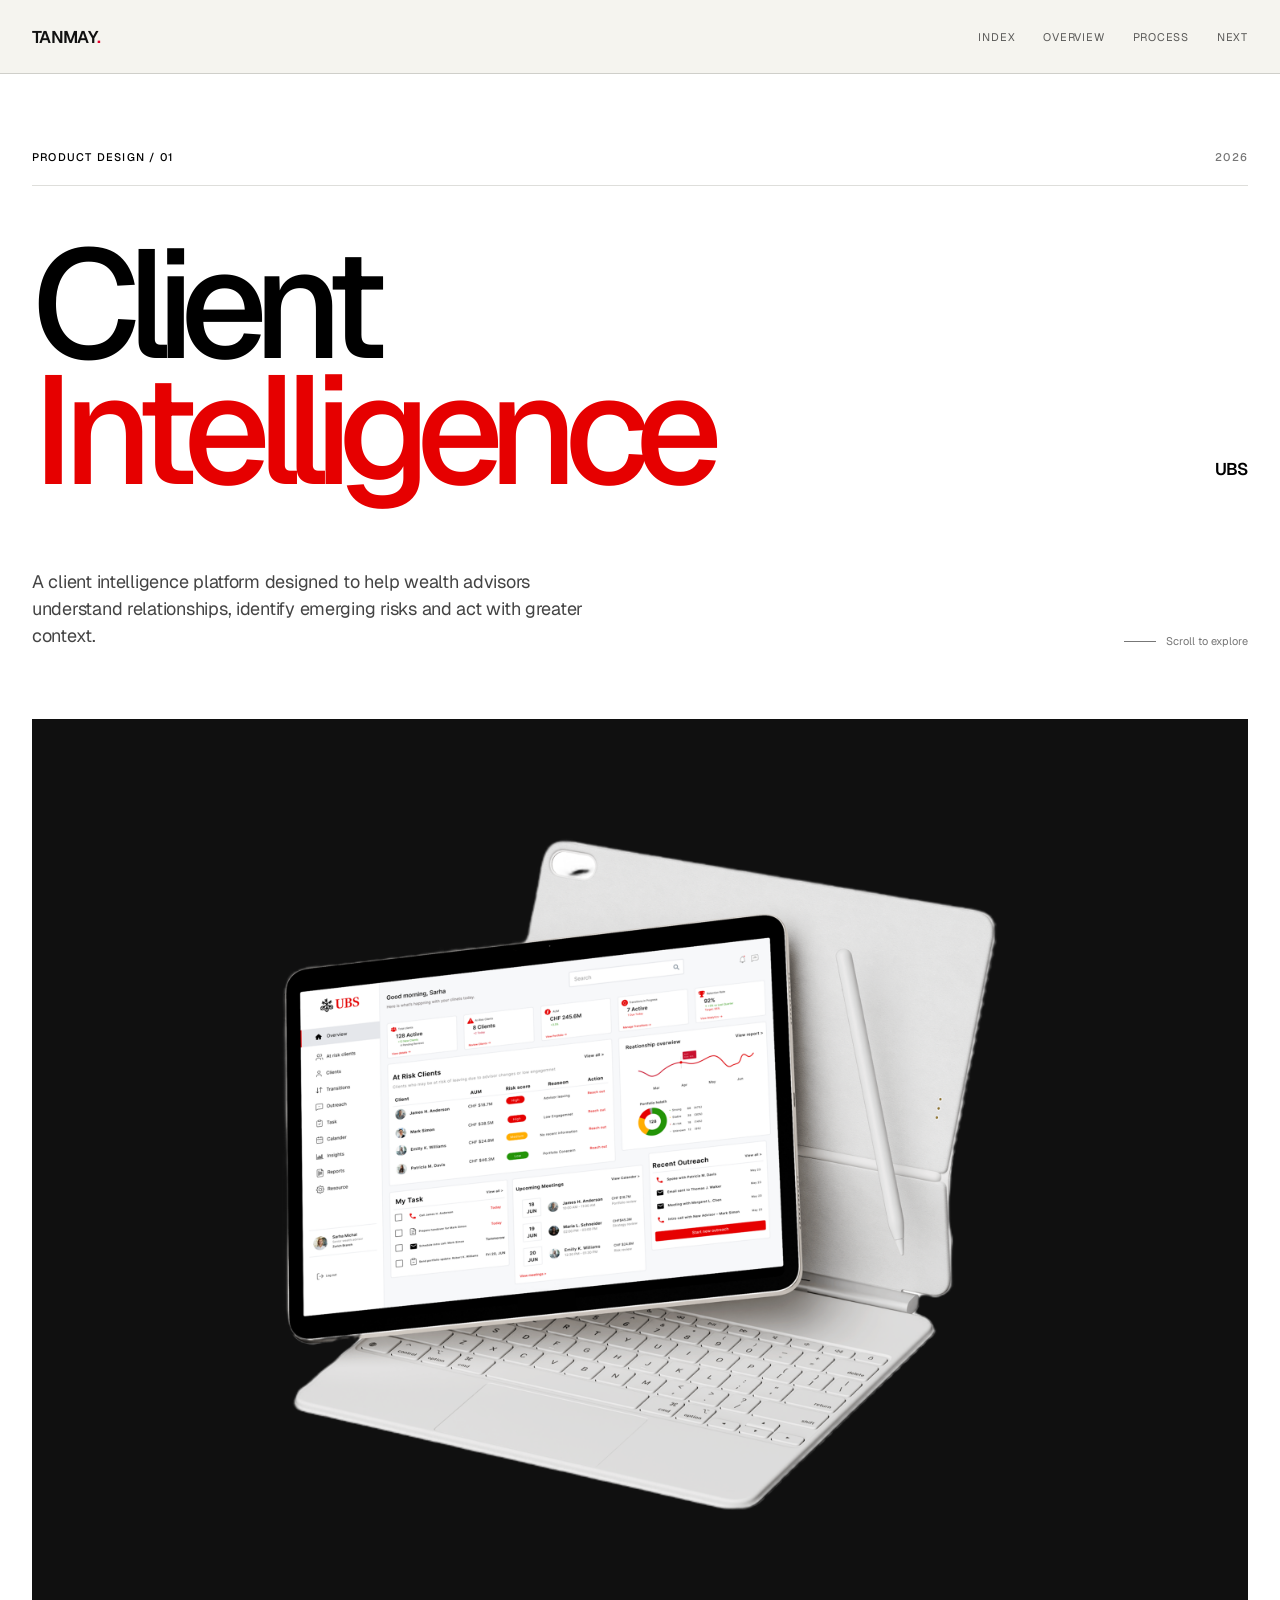
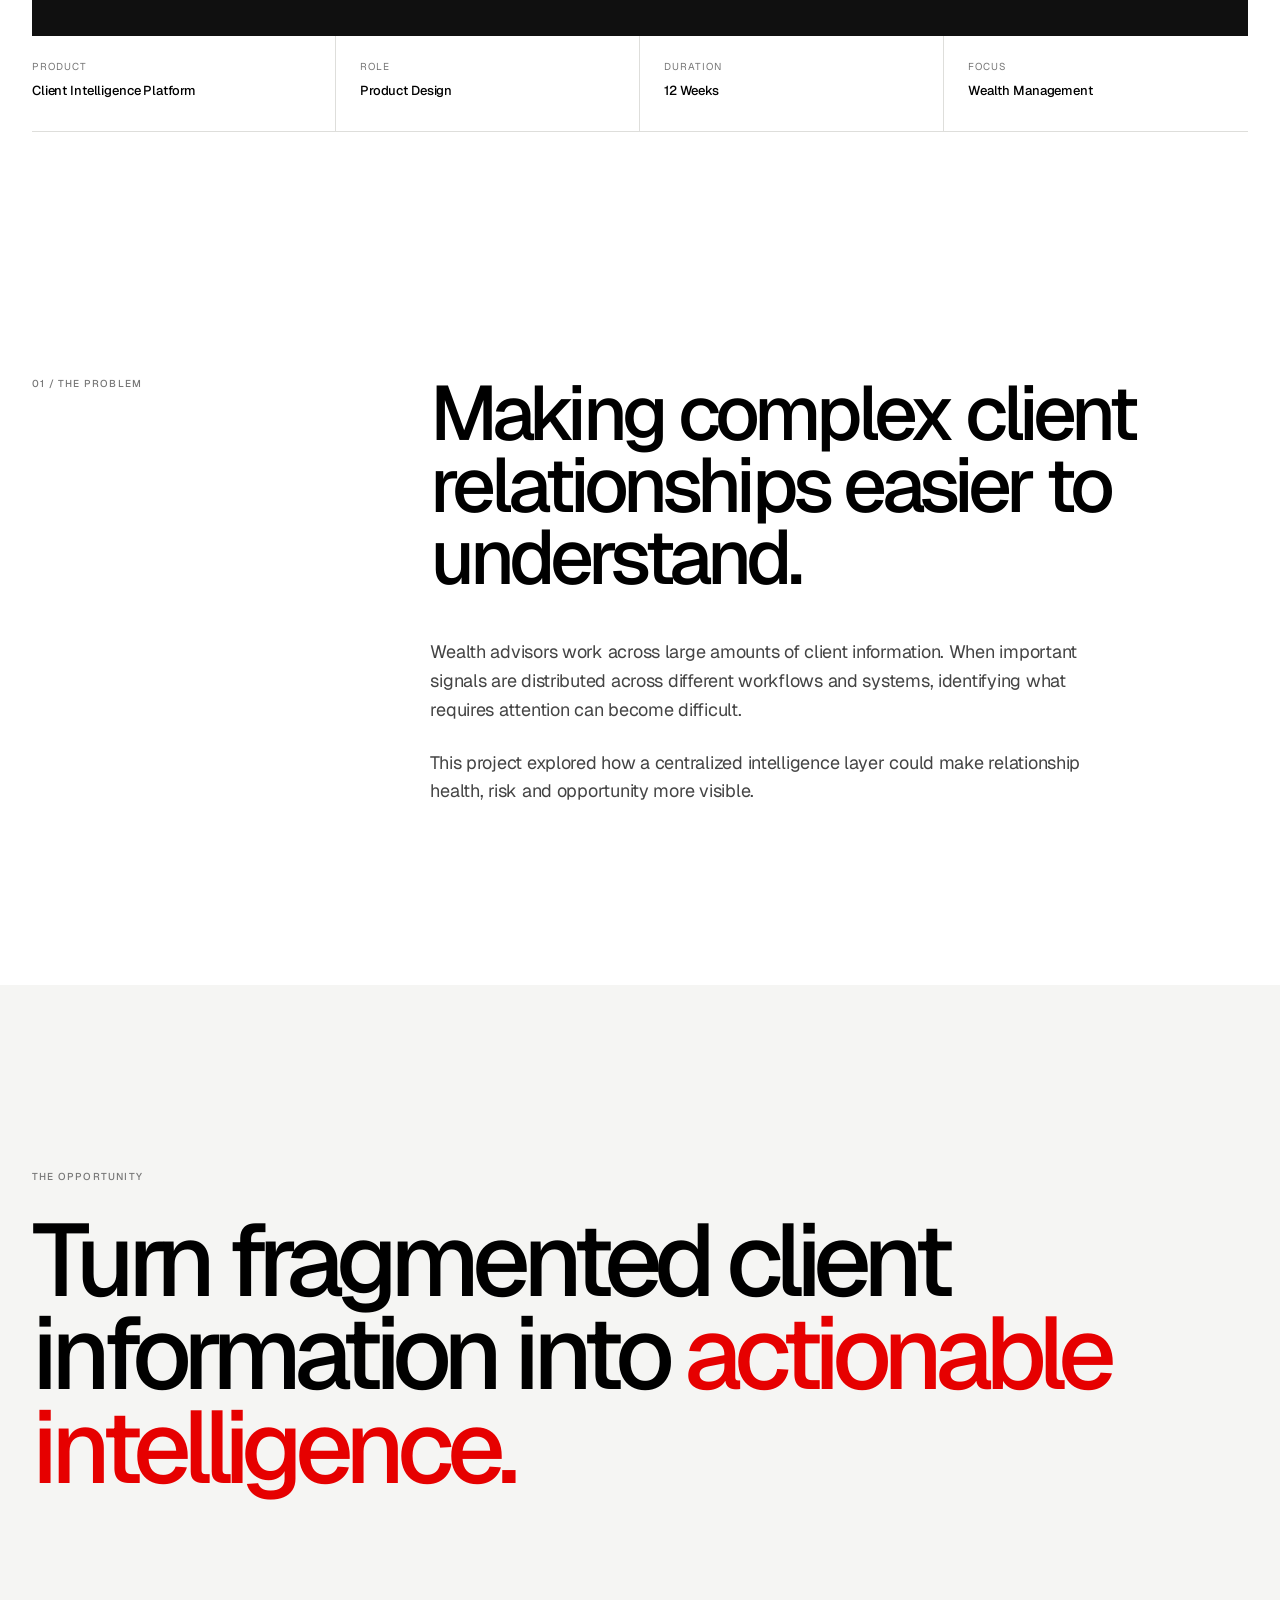
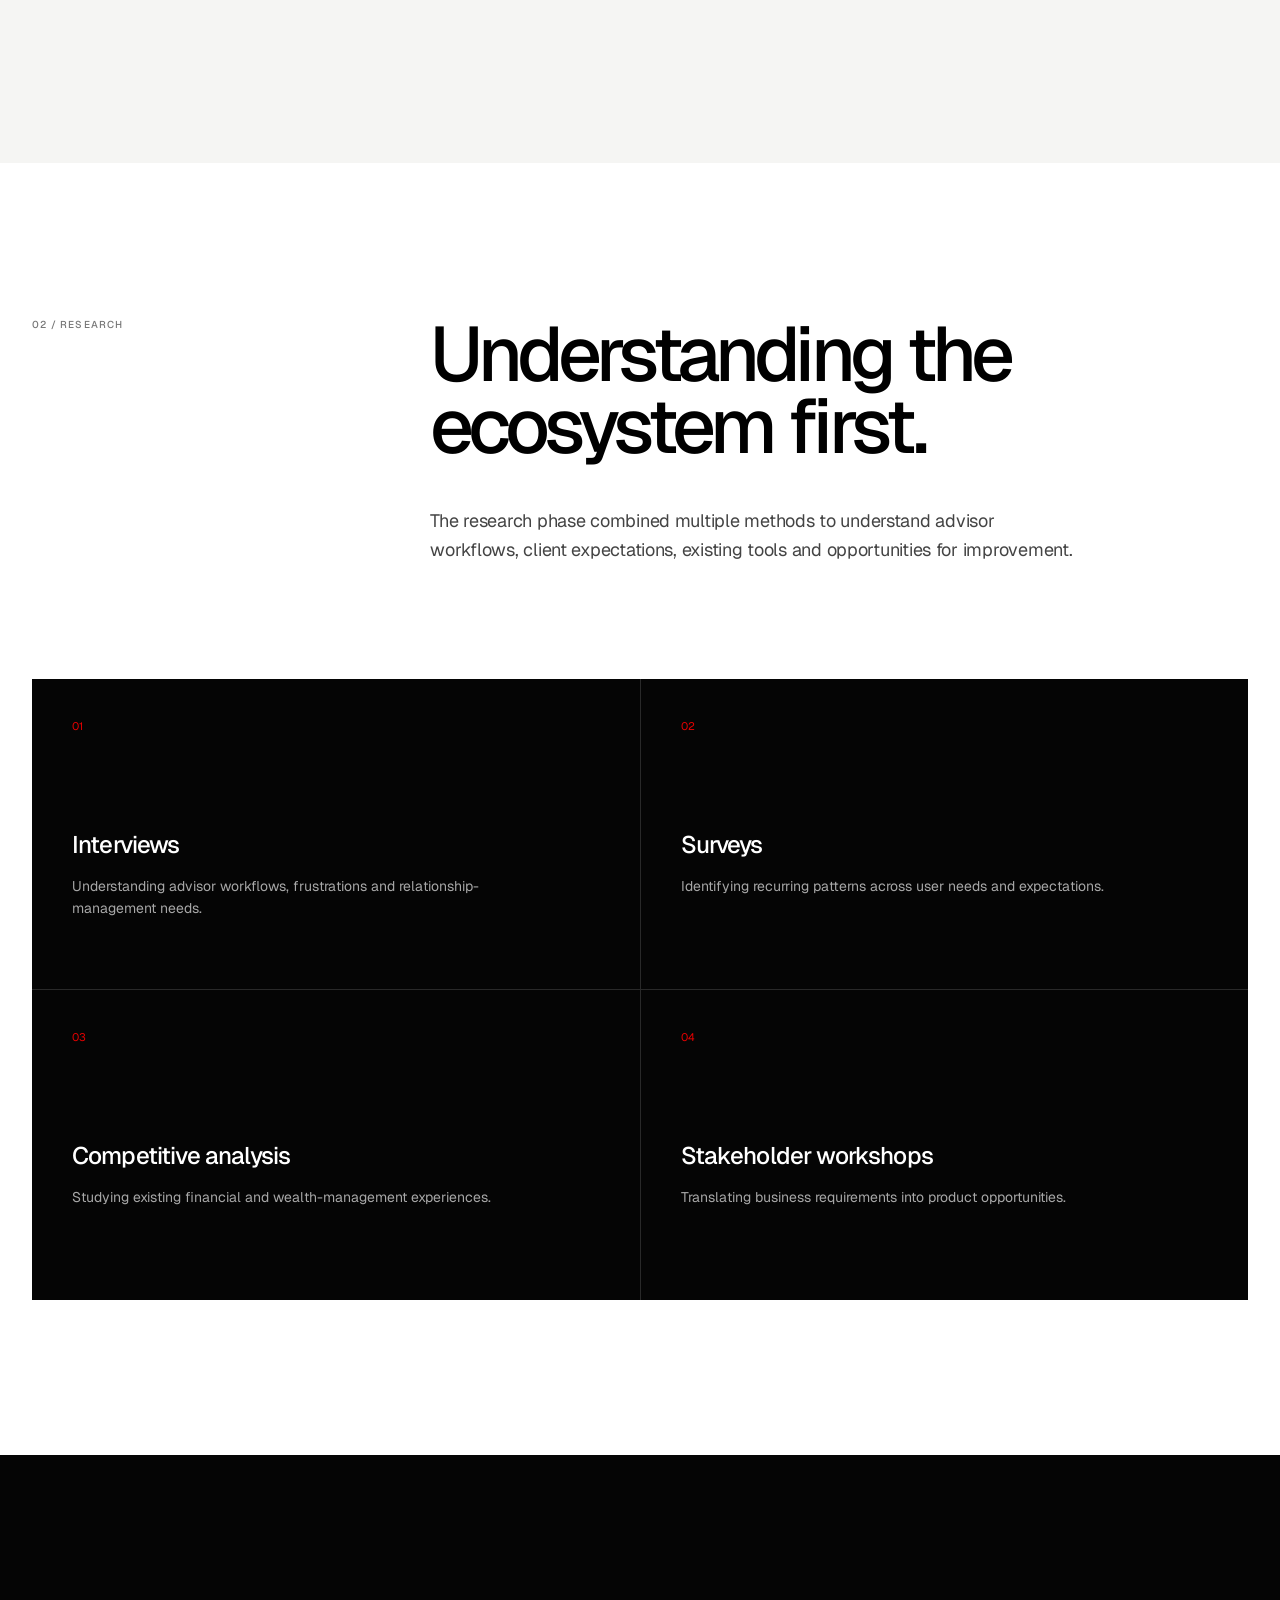
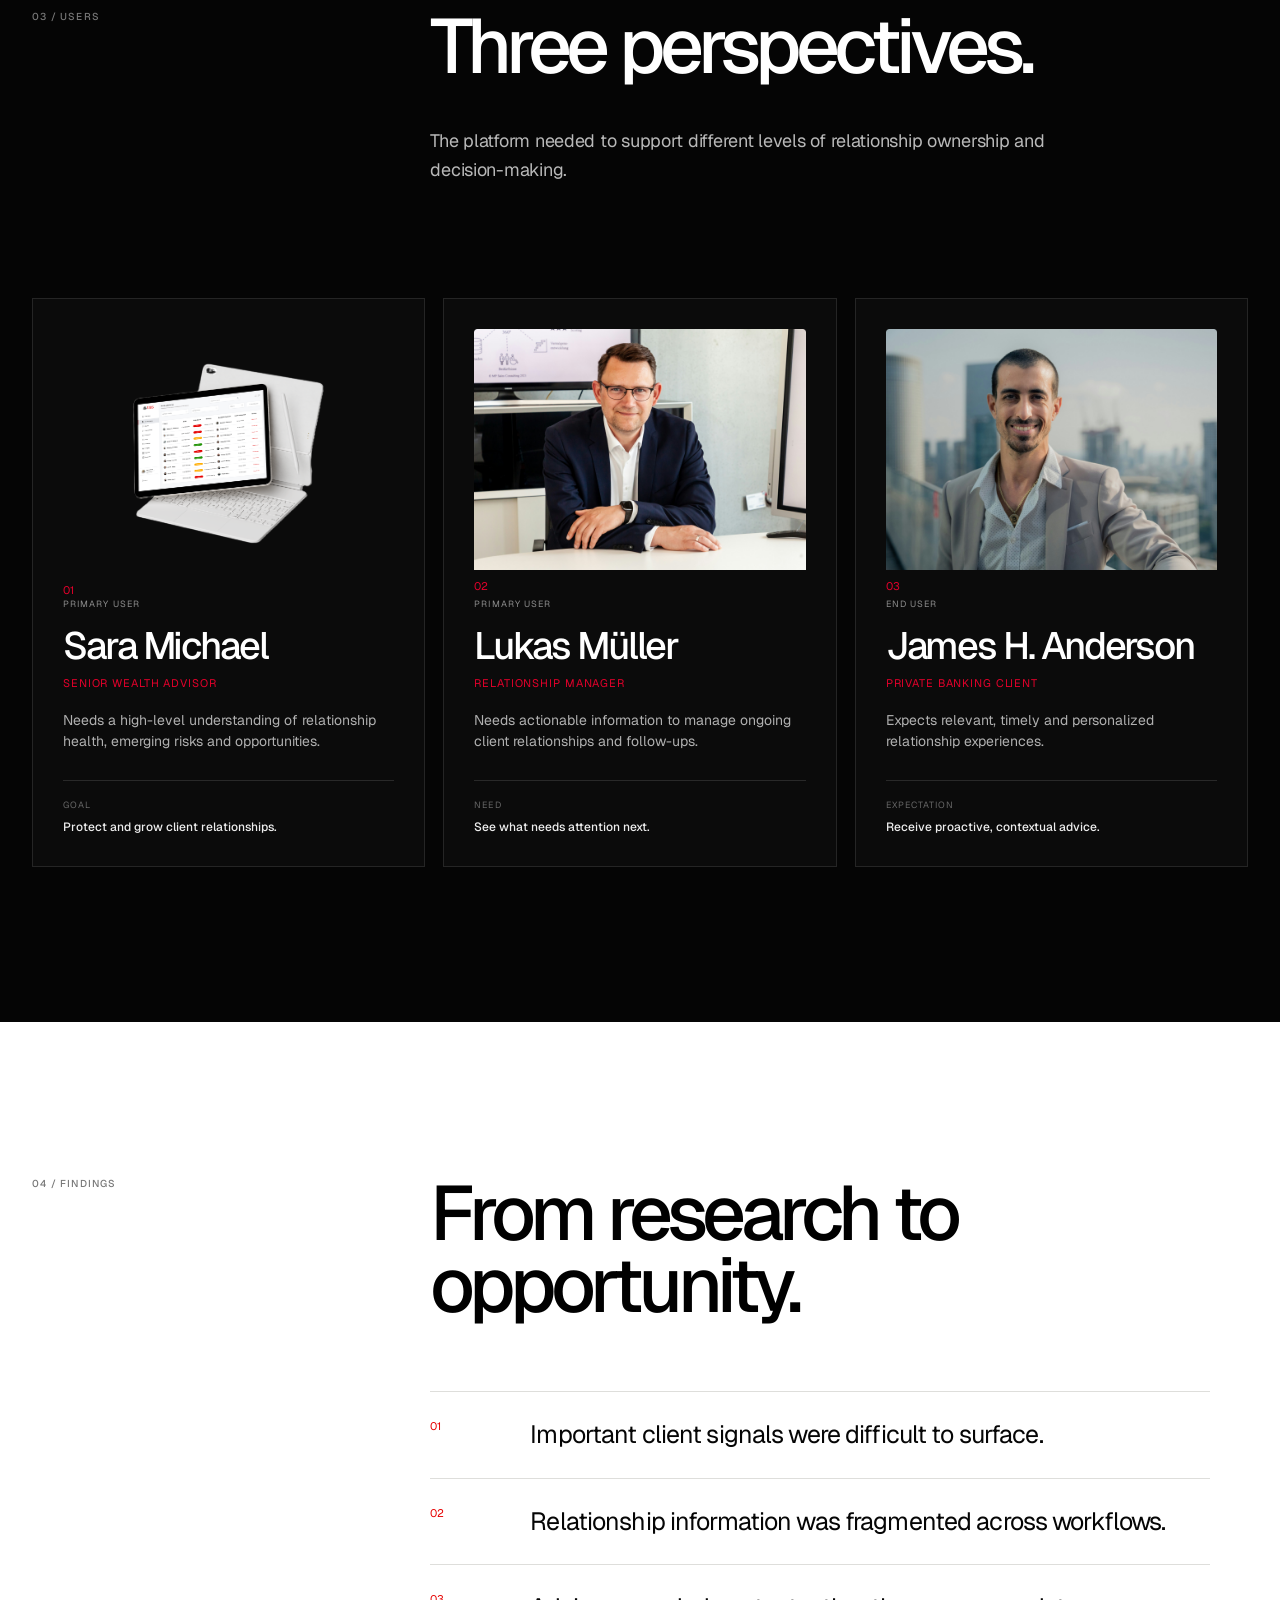
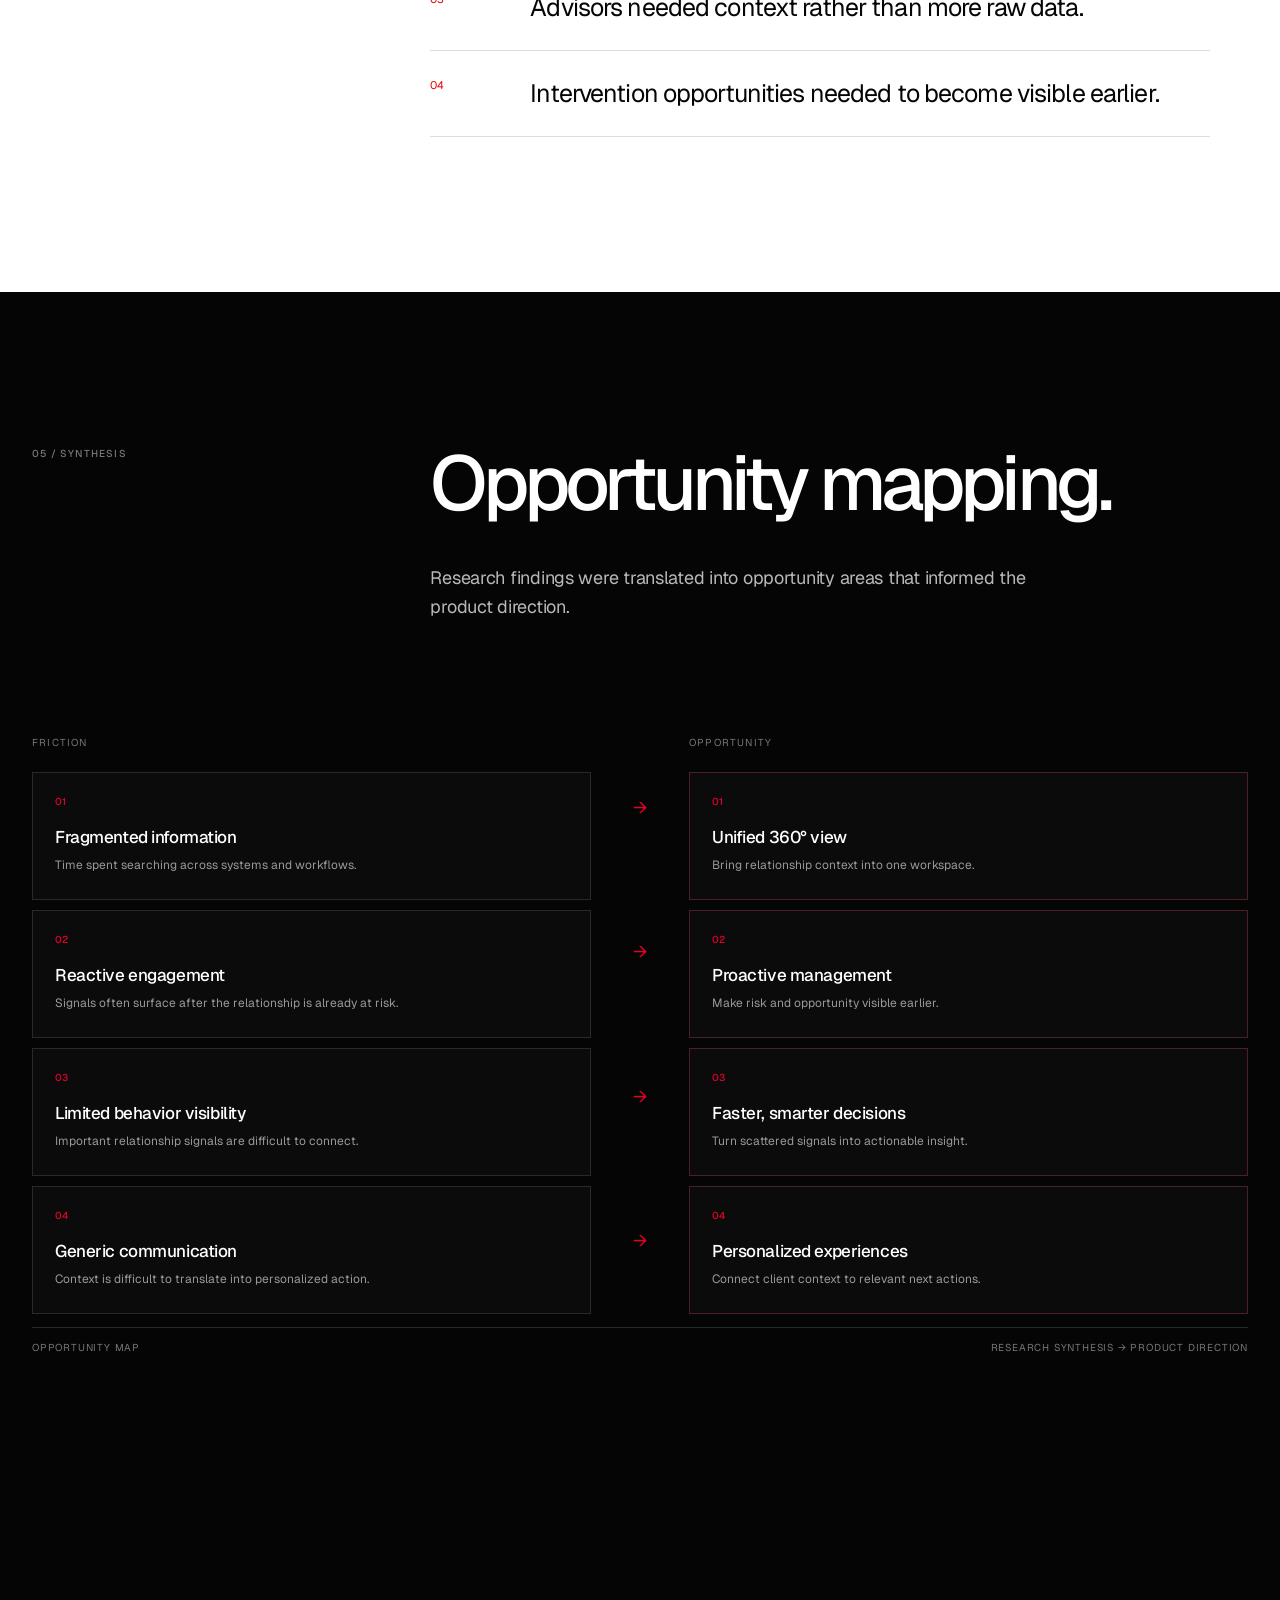
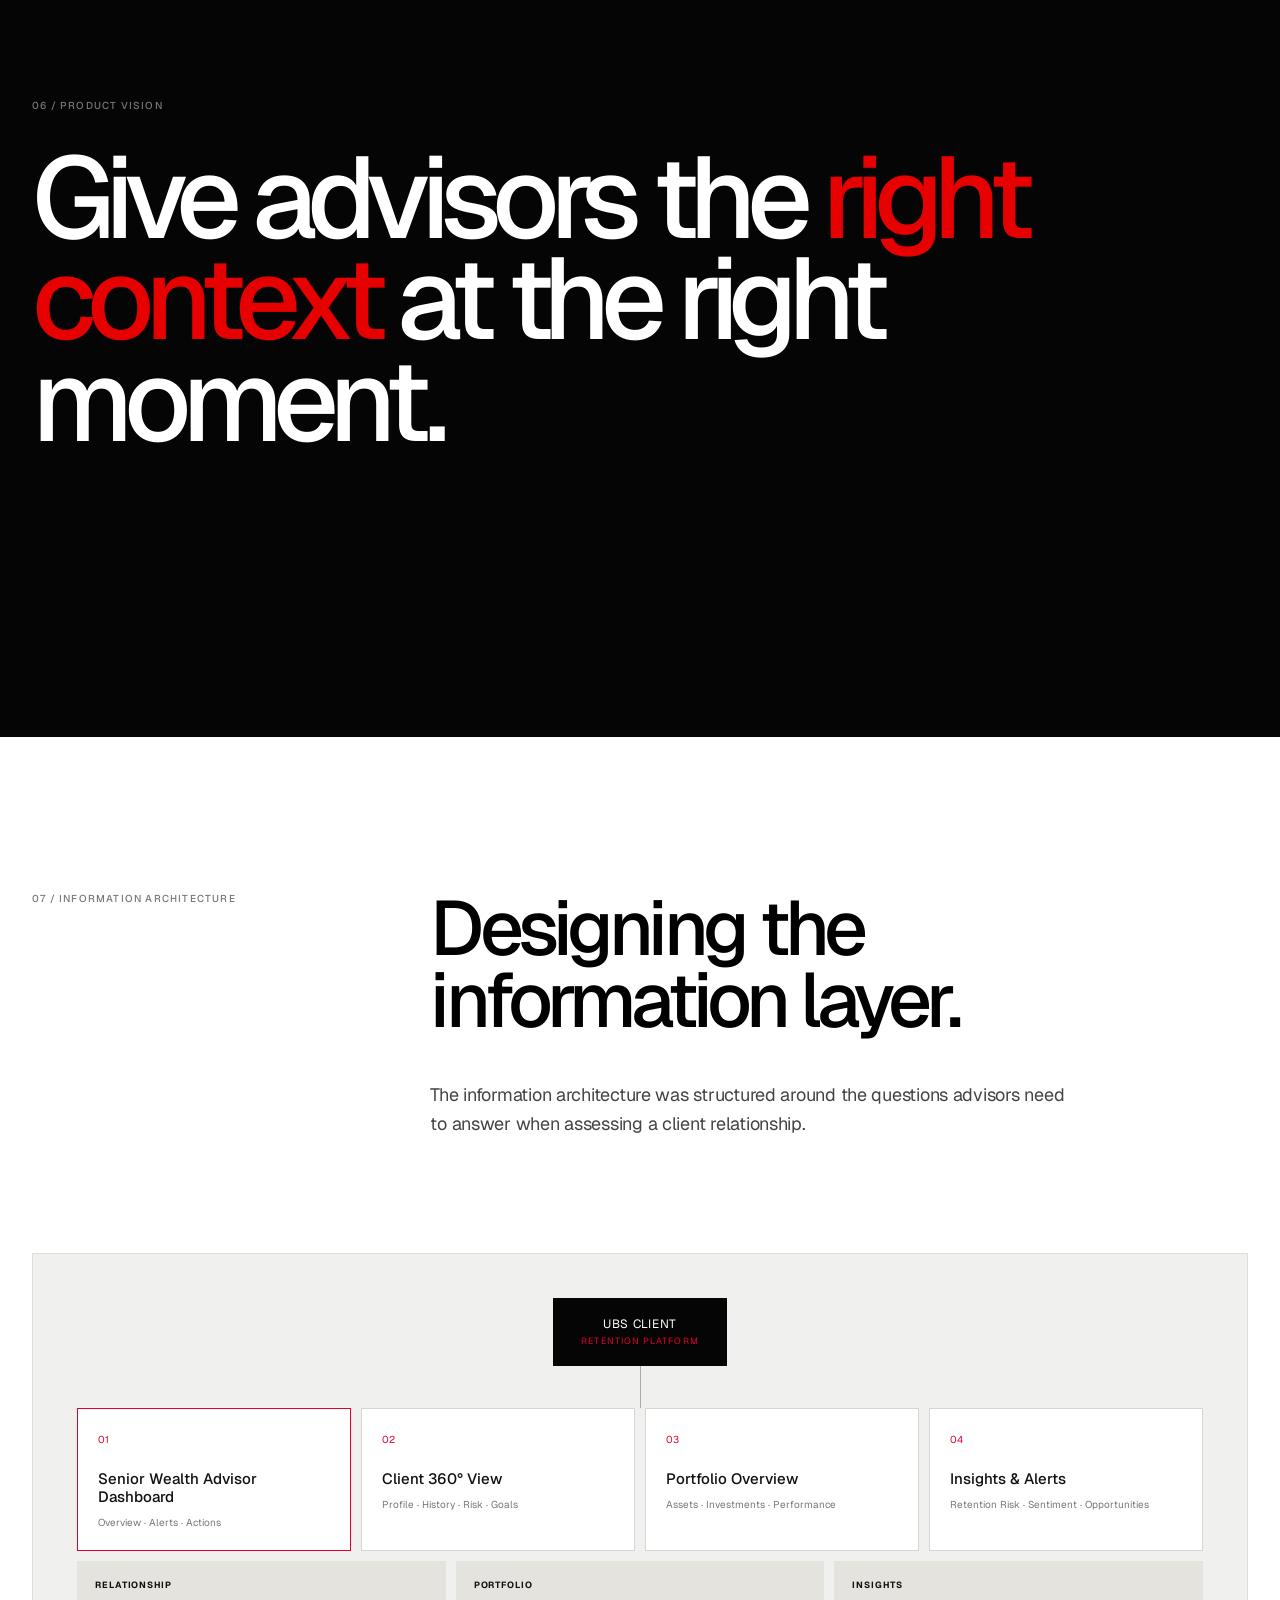
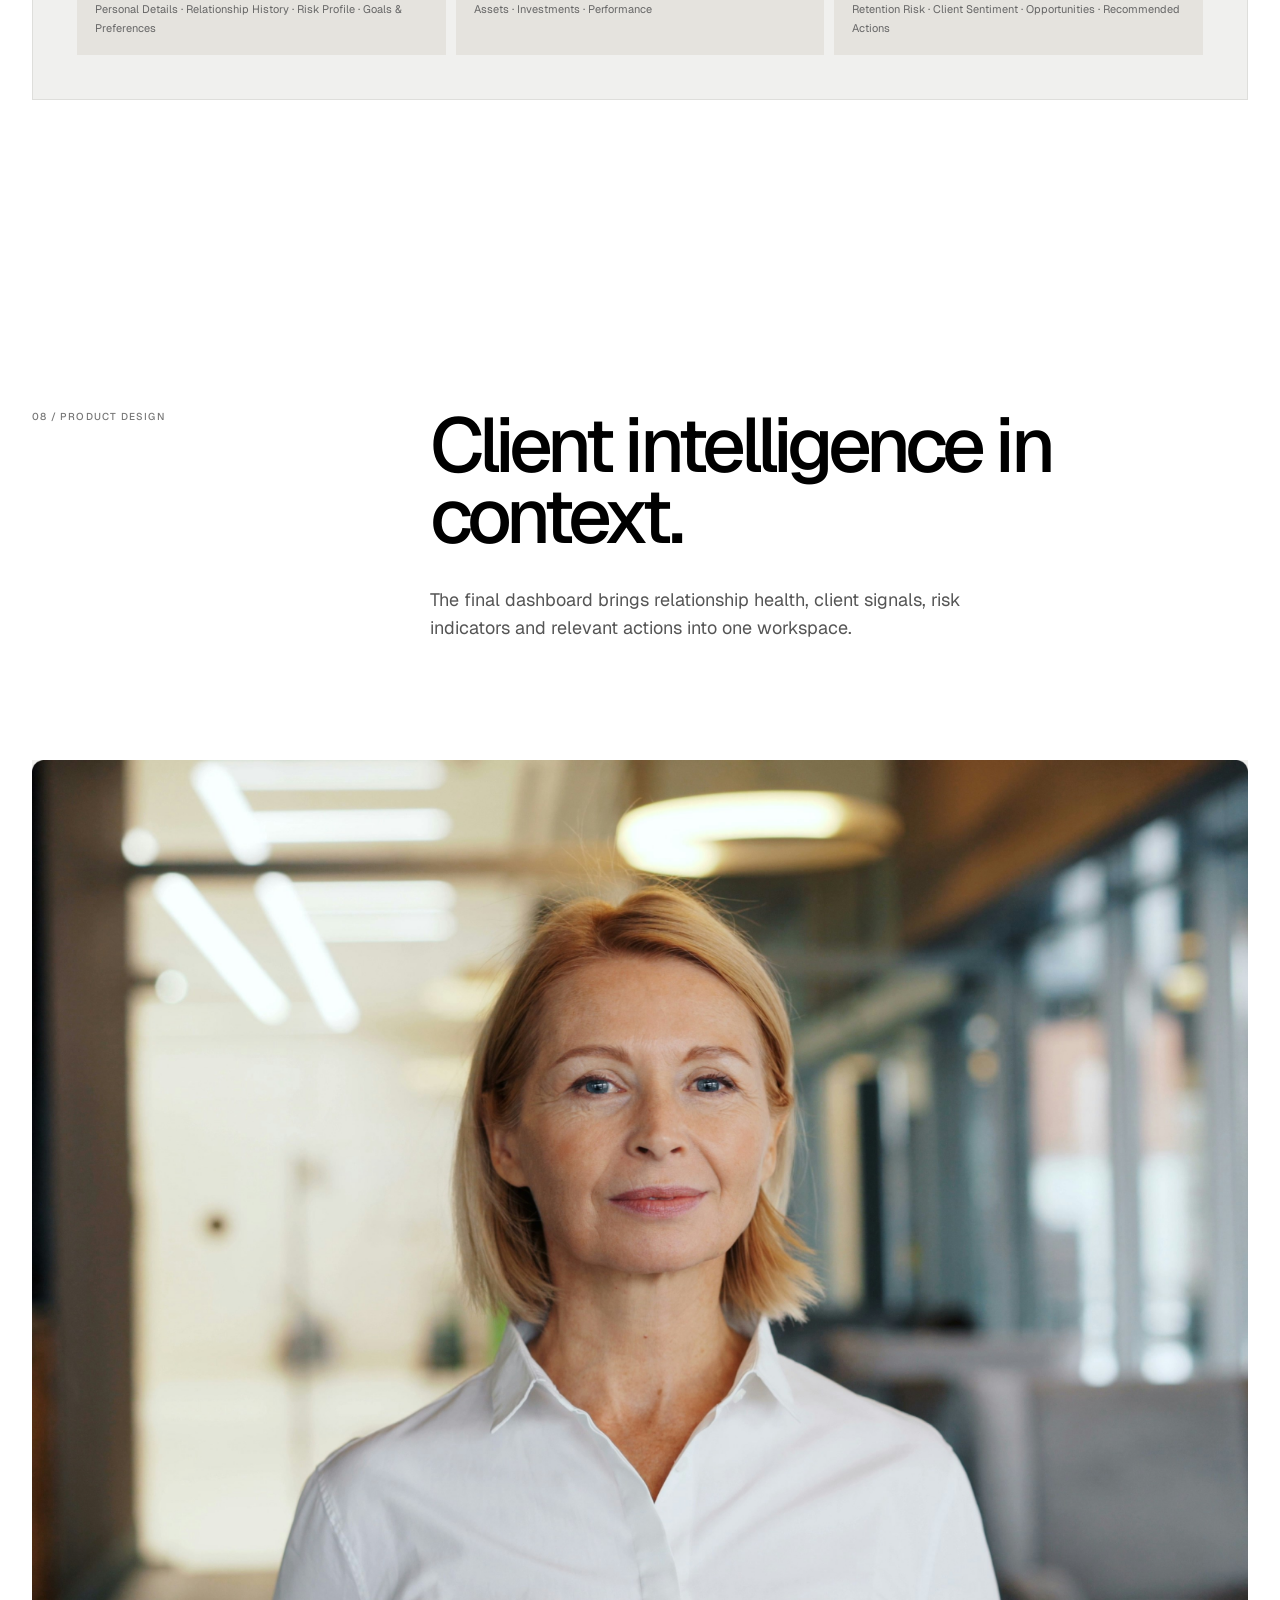
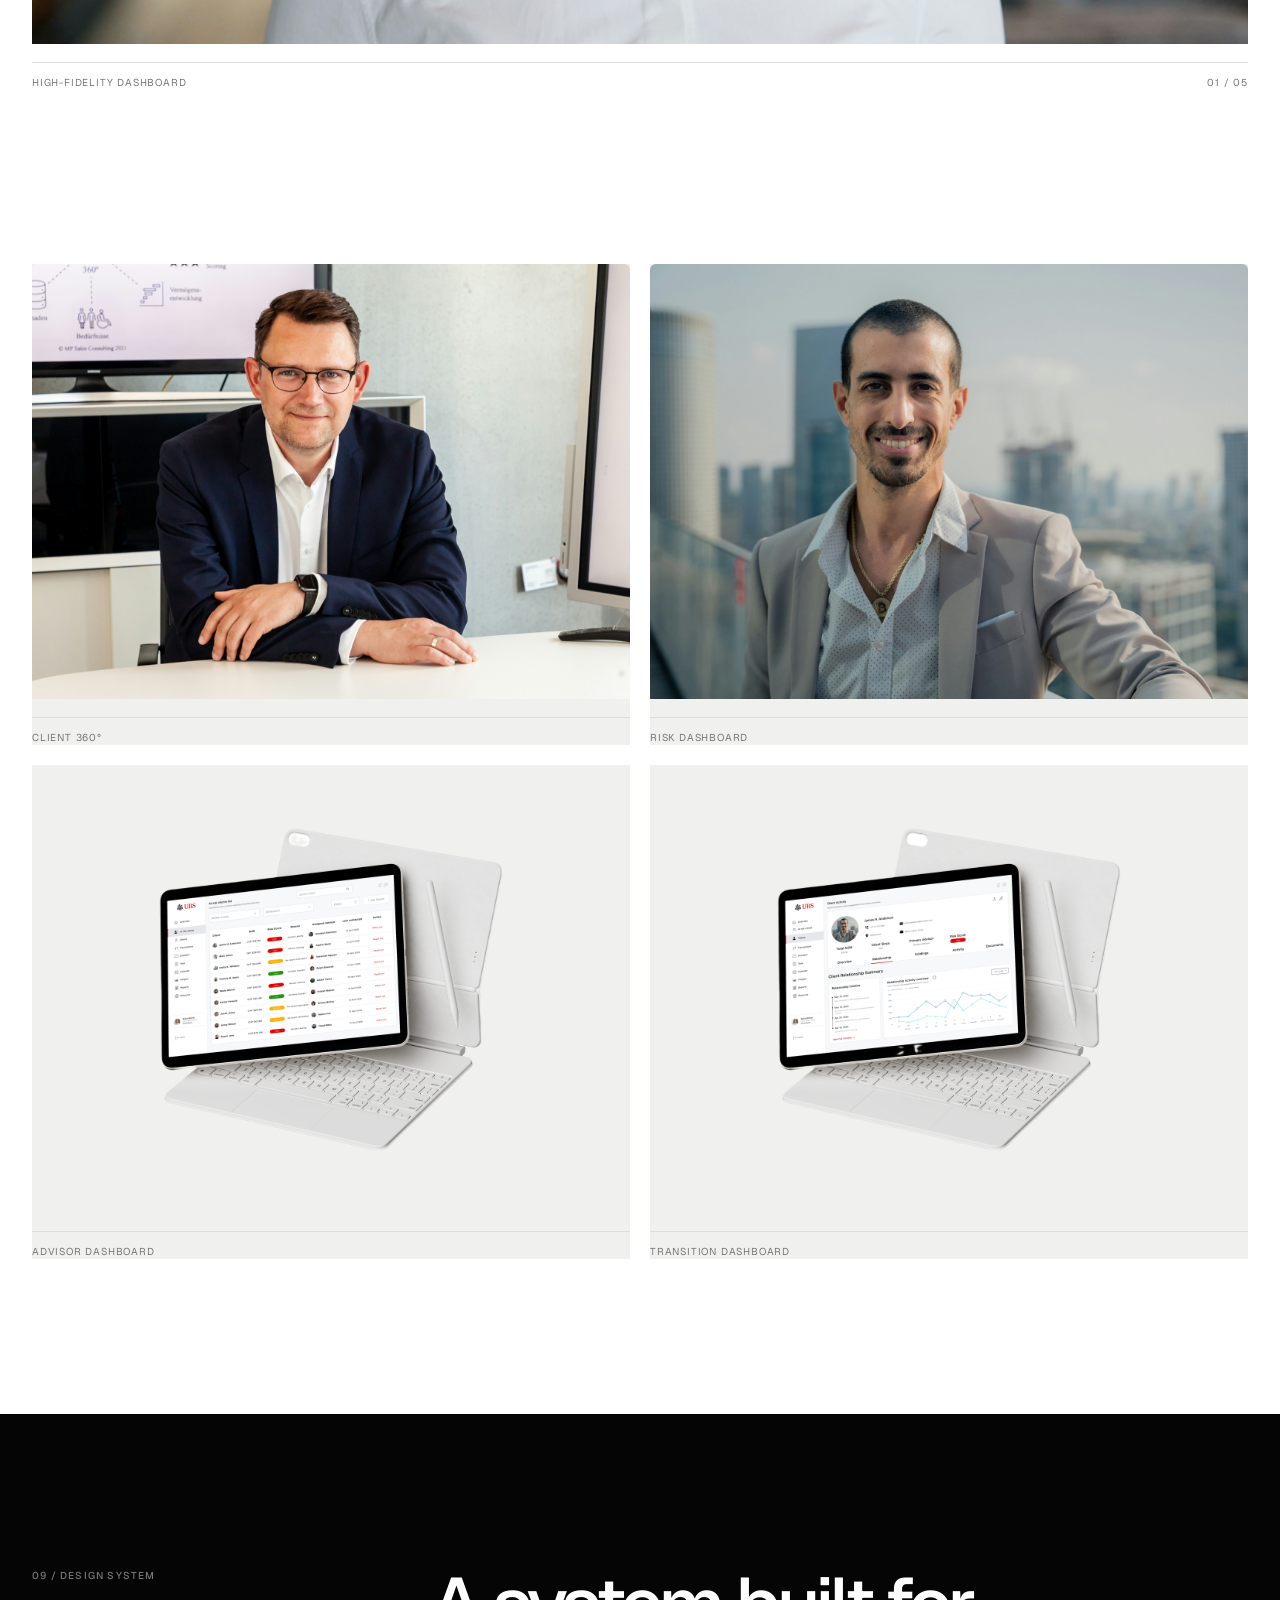
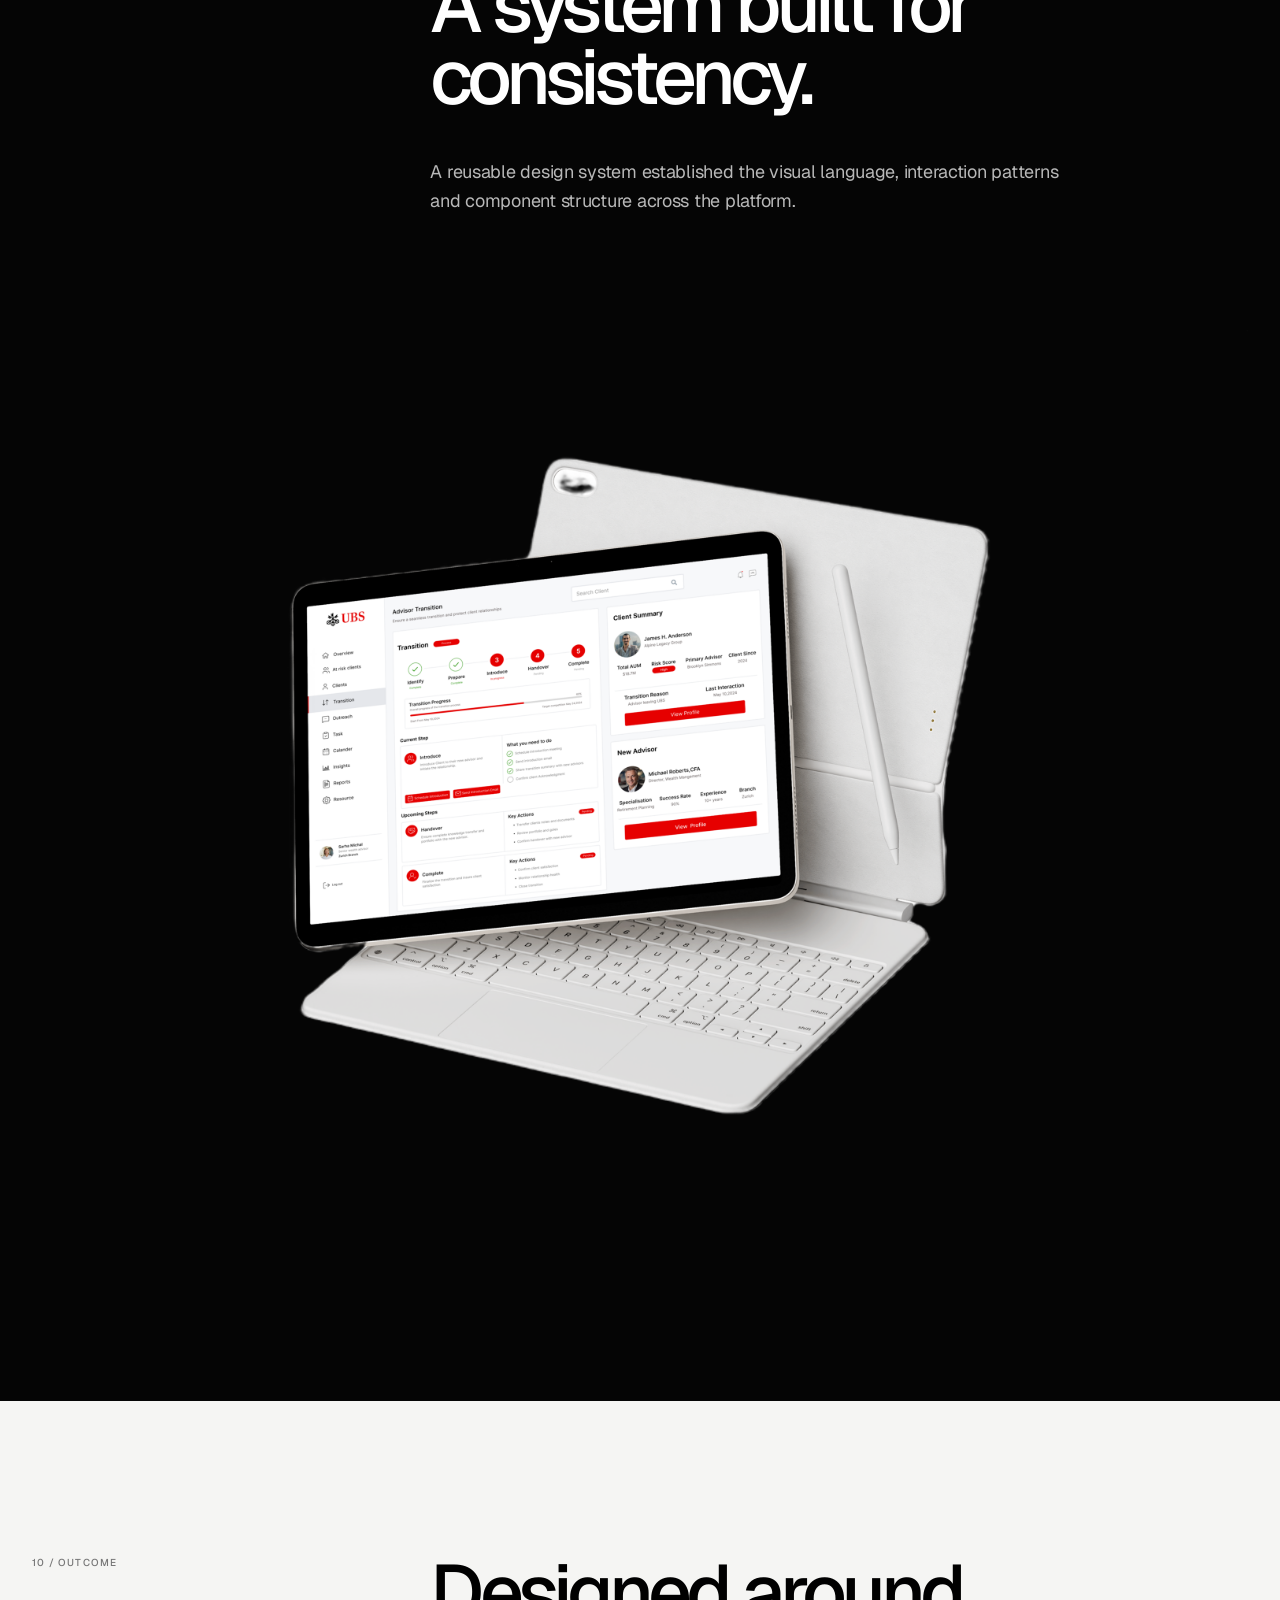
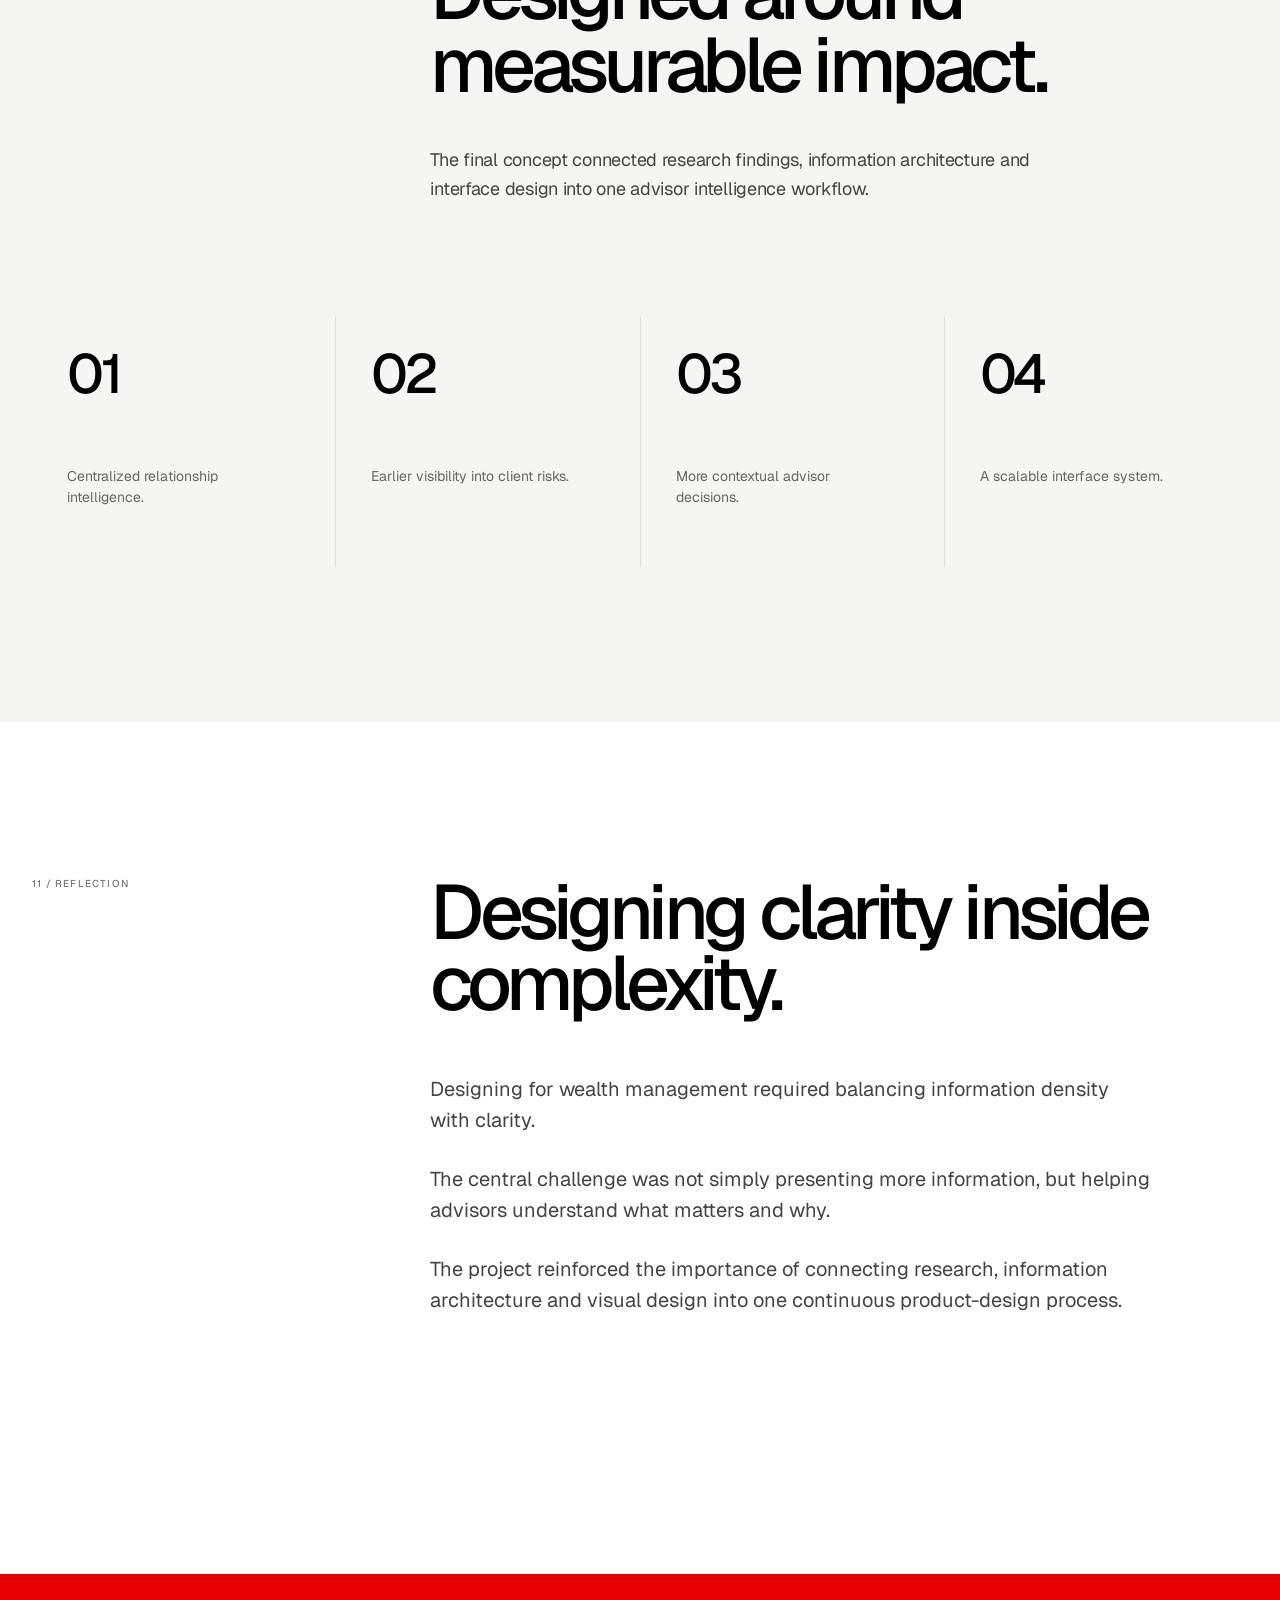
==== ubs.html @ 5b08a372 "Add visuals to all UBS personas" ====
﻿<!doctype html>
<html lang="en">
  <head>
    <meta charset="UTF-8" />
    <meta name="viewport" content="width=device-width, initial-scale=1.0" />

    <title>UBS — Client Intelligence Platform</title>

    <!-- Use the SAME Geist font files as your homepage -->
    <link rel="stylesheet" href="global.css" />
    <link rel="stylesheet" href="ubs.css" />
  </head>

  <body>
<!-- =====================================================
       NAV
  ====================================================== -->

    <nav class="ubs-nav">
      <div class="ubs-nav-inner">
        <a href="/" class="ubs-logo"> TANMAY<span>.</span> </a>

        <div class="ubs-nav-right">
          <a href="/">Index</a>
          <a href="#overview">Overview</a>
          <a href="#process">Process</a>
          <a href="#next">Next</a>
        </div>
      </div>
    </nav>

    <!-- =====================================================
       HERO
  ====================================================== -->

    <main>
      <section class="ubs-hero">
        <div class="ubs-container">
          <div class="ubs-hero-top">
            <div class="ubs-kicker">PRODUCT DESIGN / 01</div>

            <div class="ubs-hero-year">2026</div>
          </div>

          <div class="ubs-hero-title">
            <h1>
              Client
              <span>Intelligence</span>
            </h1>

            <div class="ubs-hero-brand">UBS</div>
          </div>

          <div class="ubs-hero-bottom">
            <p class="ubs-hero-description">
              A client intelligence platform designed to help wealth advisors
              understand relationships, identify emerging risks and act with
              greater context.
            </p>

            <div class="ubs-scroll">
              <span></span>
              Scroll to explore
            </div>
          </div>

          <div class="ubs-hero-image">
            <img
              src="ubs%20img/Group%2017.png"
              alt="UBS Client Intelligence Platform"
            />
          </div>

          <div class="ubs-meta">
            <div>
              <span>Product</span>
              <strong>Client Intelligence Platform</strong>
            </div>

            <div>
              <span>Role</span>
              <strong>Product Design</strong>
            </div>

            <div>
              <span>Duration</span>
              <strong>12 Weeks</strong>
            </div>

            <div>
              <span>Focus</span>
              <strong>Wealth Management</strong>
            </div>
          </div>
        </div>
      </section>

      <!-- =====================================================
         OVERVIEW
    ====================================================== -->

      <section class="ubs-section" id="overview">
        <div class="ubs-container">
          <div class="ubs-section-grid">
            <div class="ubs-label">01 / THE PROBLEM</div>

            <div class="ubs-section-content">
              <h2>Making complex client relationships easier to understand.</h2>

              <p>
                Wealth advisors work across large amounts of client information.
                When important signals are distributed across different
                workflows and systems, identifying what requires attention can
                become difficult.
              </p>

              <p>
                This project explored how a centralized intelligence layer could
                make relationship health, risk and opportunity more visible.
              </p>
            </div>
          </div>
        </div>
      </section>

      <!-- =====================================================
         BIG STATEMENT
    ====================================================== -->

      <section class="ubs-statement">
        <div class="ubs-container">
          <div class="ubs-small-label">THE OPPORTUNITY</div>

          <h2>
            Turn fragmented client information into
            <span>actionable intelligence.</span>
          </h2>
        </div>
      </section>

      <!-- =====================================================
         RESEARCH
    ====================================================== -->

      <section class="ubs-section" id="process">
        <div class="ubs-container">
          <div class="ubs-section-grid">
            <div class="ubs-label">02 / RESEARCH</div>

            <div class="ubs-section-content">
              <h2>Understanding the ecosystem first.</h2>

              <p>
                The research phase combined multiple methods to understand
                advisor workflows, client expectations, existing tools and
                opportunities for improvement.
              </p>
            </div>
          </div>

          <div class="ubs-research-grid">
            <article>
              <span>01</span>
              <h3>Interviews</h3>
              <p>
                Understanding advisor workflows, frustrations and
                relationship-management needs.
              </p>
            </article>

            <article>
              <span>02</span>
              <h3>Surveys</h3>
              <p>
                Identifying recurring patterns across user needs and
                expectations.
              </p>
            </article>

            <article>
              <span>03</span>
              <h3>Competitive analysis</h3>
              <p>
                Studying existing financial and wealth-management experiences.
              </p>
            </article>

            <article>
              <span>04</span>
              <h3>Stakeholder workshops</h3>
              <p>
                Translating business requirements into product opportunities.
              </p>
            </article>
          </div>
        </div>
      </section>

      <!-- =====================================================
         PERSONAS
    ====================================================== -->

      <section class="ubs-dark">
        <div class="ubs-container">
          <div class="ubs-section-grid">
            <div class="ubs-label">03 / USERS</div>

            <div class="ubs-section-content">
              <h2>Three perspectives.</h2>

              <p>
                The platform needed to support different levels of relationship
                ownership and decision-making.
              </p>
            </div>
          </div>

          <div class="ubs-personas">
            <article class="ubs-persona">
              <div class="persona-visual">
                <img src="ubs%20img/ipad-air-mockup-13-inch-with-magic-keyboard%20(2)%201.png" alt="Advisor dashboard interface for the Senior Wealth Advisor persona" loading="lazy" />
              </div>
              <div class="persona-number">01</div>
              <div class="persona-copy">
                <small>PRIMARY USER</small>
                <h3>Sara Michael</h3>
                <div class="persona-role">Senior Wealth Advisor</div>
                <p>Needs a high-level understanding of relationship health, emerging risks and opportunities.</p>
                <div class="persona-detail"><span>GOAL</span><strong>Protect and grow client relationships.</strong></div>
              </div>
            </article>

            <article class="ubs-persona">
              <div class="persona-visual">
                <img src="ubs%20img/Image-1.png" alt="Client 360 interface for the Relationship Manager persona" loading="lazy" />
              </div>
              <div class="persona-number">02</div>
              <div class="persona-copy">
                <small>PRIMARY USER</small>
                <h3>Lukas Müller</h3>
                <div class="persona-role">Relationship Manager</div>
                <p>Needs actionable information to manage ongoing client relationships and follow-ups.</p>
                <div class="persona-detail"><span>NEED</span><strong>See what needs attention next.</strong></div>
              </div>
            </article>

            <article class="ubs-persona">
              <div class="persona-visual">
                <img src="ubs%20img/Image-2.png" alt="Risk intelligence interface supporting the Private Banking Client experience" loading="lazy" />
              </div>
              <div class="persona-number">03</div>
              <div class="persona-copy">
                <small>END USER</small>
                <h3>James H. Anderson</h3>
                <div class="persona-role">Private Banking Client</div>
                <p>Expects relevant, timely and personalized relationship experiences.</p>
                <div class="persona-detail"><span>EXPECTATION</span><strong>Receive proactive, contextual advice.</strong></div>
              </div>
            </article>
          </div>
        </div>
      </section>

      <!-- =====================================================
         INSIGHTS
    ====================================================== -->

      <section class="ubs-section">
        <div class="ubs-container">
          <div class="ubs-section-grid">
            <div class="ubs-label">04 / FINDINGS</div>

            <div class="ubs-section-content">
              <h2>From research to opportunity.</h2>

              <div class="ubs-insights">
                <div>
                  <span>01</span>
                  <p>Important client signals were difficult to surface.</p>
                </div>

                <div>
                  <span>02</span>
                  <p>
                    Relationship information was fragmented across workflows.
                  </p>
                </div>

                <div>
                  <span>03</span>
                  <p>Advisors needed context rather than more raw data.</p>
                </div>

                <div>
                  <span>04</span>
                  <p>
                    Intervention opportunities needed to become visible earlier.
                  </p>
                </div>
              </div>
            </div>
          </div>
        </div>
      </section>

      <!-- =====================================================
         OPPORTUNITY MAP
    ====================================================== -->

      <section class="ubs-dark ubs-image-section">
        <div class="ubs-container">
          <div class="ubs-section-grid">
            <div class="ubs-label">05 / SYNTHESIS</div>

            <div class="ubs-section-content">
              <h2>Opportunity mapping.</h2>

              <p>
                Research findings were translated into opportunity areas that
                informed the product direction.
              </p>
            </div>
          </div>

          <div class="opportunity-map" aria-label="Opportunity map">
            <div class="opp-column">
              <span class="opp-head">FRICTION</span>
              <div class="opp-card"><b>01</b><strong>Fragmented information</strong><p>Time spent searching across systems and workflows.</p></div>
              <div class="opp-card"><b>02</b><strong>Reactive engagement</strong><p>Signals often surface after the relationship is already at risk.</p></div>
              <div class="opp-card"><b>03</b><strong>Limited behavior visibility</strong><p>Important relationship signals are difficult to connect.</p></div>
              <div class="opp-card"><b>04</b><strong>Generic communication</strong><p>Context is difficult to translate into personalized action.</p></div>
            </div>
            <div class="opp-connector" aria-hidden="true"><span>→</span><span>→</span><span>→</span><span>→</span></div>
            <div class="opp-column opp-column-accent">
              <span class="opp-head">OPPORTUNITY</span>
              <div class="opp-card"><b>01</b><strong>Unified 360° view</strong><p>Bring relationship context into one workspace.</p></div>
              <div class="opp-card"><b>02</b><strong>Proactive management</strong><p>Make risk and opportunity visible earlier.</p></div>
              <div class="opp-card"><b>03</b><strong>Faster, smarter decisions</strong><p>Turn scattered signals into actionable insight.</p></div>
              <div class="opp-card"><b>04</b><strong>Personalized experiences</strong><p>Connect client context to relevant next actions.</p></div>
            </div>
          </div>
          <div class="opp-caption"><span>Opportunity Map</span><span>Research synthesis → product direction</span></div>
        </div>
      </section>

      <!-- =====================================================
         PRODUCT VISION
    ====================================================== -->

      <section class="ubs-vision">
        <div class="ubs-container">
          <div class="ubs-small-label">06 / PRODUCT VISION</div>

          <h2>
            Give advisors the
            <span>right context</span>
            at the right moment.
          </h2>
        </div>
      </section>

      <!-- =====================================================
         INFORMATION ARCHITECTURE
    ====================================================== -->

      <section class="ubs-section">
        <div class="ubs-container">
          <div class="ubs-section-grid">
            <div class="ubs-label">07 / INFORMATION ARCHITECTURE</div>

            <div class="ubs-section-content">
              <h2>Designing the information layer.</h2>

              <p>
                The information architecture was structured around the questions
                advisors need to answer when assessing a client relationship.
              </p>
            </div>
          </div>

          <div class="ia-map" aria-label="Information architecture">
            <div class="ia-root">UBS CLIENT<br><span>RETENTION PLATFORM</span></div>
            <div class="ia-line"></div>
            <div class="ia-grid">
              <div class="ia-node ia-primary"><span>01</span><strong>Senior Wealth Advisor<br>Dashboard</strong><em>Overview · Alerts · Actions</em></div>
              <div class="ia-node"><span>02</span><strong>Client 360° View</strong><em>Profile · History · Risk · Goals</em></div>
              <div class="ia-node"><span>03</span><strong>Portfolio Overview</strong><em>Assets · Investments · Performance</em></div>
              <div class="ia-node"><span>04</span><strong>Insights & Alerts</strong><em>Retention Risk · Sentiment · Opportunities</em></div>
            </div>
            <div class="ia-detail-grid">
              <div><b>RELATIONSHIP</b><span>Personal Details · Relationship History · Risk Profile · Goals & Preferences</span></div>
              <div><b>PORTFOLIO</b><span>Assets · Investments · Performance</span></div>
              <div><b>INSIGHTS</b><span>Retention Risk · Client Sentiment · Opportunities · Recommended Actions</span></div>
            </div>
          </div>
        </div>
      </section>

      <!-- =====================================================
         MAIN PRODUCT
    ====================================================== -->

      <section class="ubs-product">
        <div class="ubs-container">
          <div class="ubs-product-intro">
            <div class="ubs-label">08 / PRODUCT DESIGN</div>

            <div>
              <h2>Client intelligence in context.</h2>

              <p>
                The final dashboard brings relationship health, client signals,
                risk indicators and relevant actions into one workspace.
              </p>
            </div>
          </div>

          <figure class="ubs-product-image">
            <img
              src="ubs%20img/Image.png"
              alt="UBS high fidelity dashboard"
            />

            <figcaption>
              <span>High-fidelity dashboard</span>
              <span>01 / 05</span>
            </figcaption>
          </figure>
        </div>
      </section>

      <!-- =====================================================
         PRODUCT SCREENS
    ====================================================== -->

      <section class="ubs-screen-section">
        <div class="ubs-container">
          <div class="ubs-screen-grid">
            <figure>
              <img
                src="ubs%20img/Image-1.png"
                alt="UBS Client 360 profile"
              />

              <figcaption>Client 360°</figcaption>
            </figure>

            <figure>
              <img
                src="ubs%20img/Image-2.png"
                alt="UBS risk dashboard"
              />

              <figcaption>Risk dashboard</figcaption>
            </figure>
          </div>

          <div class="ubs-screen-grid">
            <figure>
              <img
                src="ubs%20img/ipad-air-mockup-13-inch-with-magic-keyboard%20(2)%201.png"
                alt="UBS advisor dashboard"
              />

              <figcaption>Advisor dashboard</figcaption>
            </figure>

            <figure>
              <img
                src="ubs%20img/ipad-air-mockup-13-inch-with-magic-keyboard%20(4)%202.png"
                alt="UBS transition dashboard"
              />

              <figcaption>Transition dashboard</figcaption>
            </figure>
          </div>
        </div>
      </section>

      <!-- =====================================================
         DESIGN SYSTEM
    ====================================================== -->

      <section class="ubs-dark">
        <div class="ubs-container">
          <div class="ubs-section-grid">
            <div class="ubs-label">09 / DESIGN SYSTEM</div>

            <div class="ubs-section-content">
              <h2>A system built for consistency.</h2>

              <p>
                A reusable design system established the visual language,
                interaction patterns and component structure across the
                platform.
              </p>
            </div>
          </div>

          <figure class="ubs-large-image">
            <img src="ubs%20img/ipad-air-mockup-13-inch-with-magic-keyboard%20(6)%202.png" alt="UBS design system" />
          </figure>
        </div>
      </section>

      <!-- =====================================================
         OUTCOME
    ====================================================== -->

      <section class="ubs-outcome">
        <div class="ubs-container">
          <div class="ubs-section-grid">
            <div class="ubs-label">10 / OUTCOME</div>

            <div class="ubs-section-content">
              <h2>Designed around measurable impact.</h2>

              <p>
                The final concept connected research findings, information
                architecture and interface design into one advisor intelligence
                workflow.
              </p>
            </div>
          </div>

          <div class="ubs-outcomes">
            <div>
              <strong>01</strong>
              <p>Centralized relationship intelligence.</p>
            </div>

            <div>
              <strong>02</strong>
              <p>Earlier visibility into client risks.</p>
            </div>

            <div>
              <strong>03</strong>
              <p>More contextual advisor decisions.</p>
            </div>

            <div>
              <strong>04</strong>
              <p>A scalable interface system.</p>
            </div>
          </div>
        </div>
      </section>

      <!-- =====================================================
         REFLECTION
    ====================================================== -->

      <section class="ubs-section ubs-reflection">
        <div class="ubs-container">
          <div class="ubs-section-grid">
            <div class="ubs-label">11 / REFLECTION</div>

            <div class="ubs-reflection-content">
              <h2>Designing clarity inside complexity.</h2>

              <p>
                Designing for wealth management required balancing information
                density with clarity.
              </p>

              <p>
                The central challenge was not simply presenting more
                information, but helping advisors understand what matters and
                why.
              </p>

              <p>
                The project reinforced the importance of connecting research,
                information architecture and visual design into one continuous
                product-design process.
              </p>
            </div>
          </div>
        </div>
      </section>

      <!-- =====================================================
         NEXT PROJECT
    ====================================================== -->

      <section class="ubs-next" id="next">
        <div class="ubs-container">
          <div class="ubs-next-top">NEXT PROJECT</div>

          <div class="ubs-next-content">
            <h2>Adaptive</h2>

            <a href="/adaptive-finance"> View project → </a>
          </div>
        </div>
      </section>
    </main>

    <script>
      /* -------------------------------------------------------
       SCROLL REVEALS
    ------------------------------------------------------- */

      const revealElements = document.querySelectorAll(
        ".ubs-section-content, " +
          ".ubs-research-grid article, " +
          ".ubs-persona, " +
          ".ubs-insights > div, " +
          ".ubs-large-image, " +
          ".ubs-product-image, " +
          ".ubs-screen-grid figure, " +
          ".ubs-outcomes > div",
      );

      const revealObserver = new IntersectionObserver(
        (entries) => {
          entries.forEach((entry) => {
            if (entry.isIntersecting) {
              entry.target.classList.add("is-visible");

              revealObserver.unobserve(entry.target);
            }
          });
        },
        {
          threshold: 0.12,
        },
      );

      revealElements.forEach((element) => {
        element.classList.add("ubs-reveal");
        revealObserver.observe(element);
      });

      /* -------------------------------------------------------
       HERO PARALLAX
    ------------------------------------------------------- */

      const heroImage = document.querySelector(".ubs-hero-image img");

      window.addEventListener("scroll", () => {
        if (!heroImage) return;

        const scrollY = window.scrollY;

        if (scrollY < window.innerHeight) {
          heroImage.style.transform = `translateY(${scrollY * 0.08}px) scale(1.02)`;
        }
      });
    </script>
  <script>
      (() => {
        const cursor = document.querySelector(".tm-cursor");
        if (!cursor) return;
        let x = innerWidth / 2, y = innerHeight / 2, tx = x, ty = y;
        document.addEventListener("mousemove", e => { tx = e.clientX; ty = e.clientY; cursor.style.opacity = "1"; }, { passive: true });
        const animate = () => { x += (tx - x) * 0.14; y += (ty - y) * 0.14; cursor.style.transform = `translate3d(${x}px,${y}px,0) translate(-50%,-50%)`; requestAnimationFrame(animate); };
        animate();
      })();
    </script>
  </body>
</html>
---- global.css ----
@import url("https://fonts.googleapis.com/css2?family=Geist:wght@400;500;600&display=swap");

@font-face {
  font-family: "Neue Montreal";
  src: local("Neue Montreal");
  font-display: swap;
}

*,
*::before,
*::after { box-sizing: border-box; }

html { scroll-behavior: smooth; }

body {
  margin: 0;
  font-family: "Geist", Arial, sans-serif;
  font-size: 14px;
  line-height: 1.35;
  -webkit-font-smoothing: antialiased;
  -moz-osx-font-smoothing: grayscale;
}

a { color: inherit; text-decoration: none; }
img { max-width: 100%; }
figure { margin: 0; }
---- ubs.css ----
/* =========================================================
   UBS CASE STUDY
   Typography: SAME AS PORTFOLIO HOMEPAGE
   Primary font: Geist
   ========================================================= */

/* =========================================================
   VARIABLES
========================================================= */

:root {
  --ubs-red: #e60000;

  --ubs-black: #050505;
  --ubs-white: #ffffff;

  --ubs-off-white: #f5f5f3;
  --ubs-grey: #777777;
  --ubs-dark-grey: #555555;

  --ubs-line: #dededb;

  --ubs-max: 1440px;

  --ubs-ease: cubic-bezier(0.16, 1, 0.3, 1);
}

/* =========================================================
   RESET
========================================================= */

.ubs-page,
.ubs-page * {
  box-sizing: border-box;
}

/* Global primitives are provided by global.css. UBS owns only case-study styles here. */

.ubs-page {
  background: var(--ubs-white);
  color: var(--ubs-black);
  font-family: "Geist", sans-serif;
  -webkit-font-smoothing: antialiased;
  -moz-osx-font-smoothing: grayscale;
}

/* =========================================================
   CONTAINER
========================================================= */

.ubs-container {
  width: min(calc(100% - 64px), var(--ubs-max));

  margin-inline: auto;
}

/* =========================================================
   NAV
========================================================= */

.ubs-nav {
  position: fixed;

  top: 0;
  left: 0;

  width: 100%;

  z-index: 1000;

  padding: 24px 32px;

  color: #fff;

  mix-blend-mode: difference;

  pointer-events: none;
}

.ubs-nav-inner {
  width: min(100%, var(--ubs-max));

  margin-inline: auto;

  display: flex;
  align-items: center;
  justify-content: space-between;
}

.ubs-logo {
  font-size: 16px;

  font-weight: 600;

  letter-spacing: -0.04em;

  pointer-events: auto;
}

.ubs-logo span {
  color: var(--ubs-red);
}

.ubs-nav-right {
  display: flex;

  gap: 28px;

  font-size: 12px;

  pointer-events: auto;
}

.ubs-nav-right a {
  position: relative;
}

.ubs-nav-right a::after {
  content: "";

  position: absolute;

  left: 0;
  bottom: -5px;

  width: 100%;
  height: 1px;

  background: currentColor;

  transform: scaleX(0);

  transform-origin: right;

  transition: transform 0.5s var(--ubs-ease);
}

.ubs-nav-right a:hover::after {
  transform: scaleX(1);

  transform-origin: left;
}

/* =========================================================
   HERO
========================================================= */

.ubs-hero {
  padding-top: 150px;

  padding-bottom: 90px;

  background: var(--ubs-white);
}

.ubs-hero-top {
  display: flex;

  align-items: center;

  justify-content: space-between;

  padding-bottom: 20px;

  border-bottom: 1px solid var(--ubs-line);
}

.ubs-kicker,
.ubs-hero-year {
  font-size: 11px;

  font-weight: 500;

  letter-spacing: 0.11em;

  text-transform: uppercase;
}

.ubs-hero-year {
  color: var(--ubs-grey);
}

/* =========================================================
   HERO TITLE
========================================================= */

.ubs-hero-title {
  position: relative;

  padding-top: 55px;

  display: flex;

  justify-content: space-between;

  align-items: flex-end;
}

.ubs-hero-title h1 {
  max-width: 1050px;

  margin: 0;

  font-family: "Geist", sans-serif;

  font-size: clamp(76px, 12vw, 175px);

  font-weight: 500;

  line-height: 0.82;

  letter-spacing: -0.085em;
}

.ubs-hero-title h1 span {
  display: block;

  color: var(--ubs-red);
}

.ubs-hero-brand {
  padding-bottom: 12px;

  font-size: 17px;

  font-weight: 600;

  letter-spacing: -0.03em;
}

/* =========================================================
   HERO BOTTOM
========================================================= */

.ubs-hero-bottom {
  margin-top: 75px;

  display: flex;

  align-items: flex-end;

  justify-content: space-between;

  gap: 40px;
}

.ubs-hero-description {
  max-width: 580px;

  margin: 0;

  color: #444;

  font-size: 18px;

  line-height: 1.5;

  letter-spacing: -0.015em;
}

.ubs-scroll {
  display: flex;

  align-items: center;

  gap: 10px;

  color: var(--ubs-grey);

  font-size: 11px;

  white-space: nowrap;
}

.ubs-scroll span {
  width: 32px;
  height: 1px;

  background: currentColor;
}

/* =========================================================
   HERO IMAGE
========================================================= */

.ubs-hero-image {
  position: relative;

  margin-top: 70px;

  overflow: hidden;

  background: #101010;
}

.ubs-hero-image img {
  width: 100%;

  min-height: 620px;

  object-fit: cover;

  transform: scale(1.02);

  transition: transform 1.4s var(--ubs-ease);
}

/* =========================================================
   META
========================================================= */

.ubs-meta {
  display: grid;

  grid-template-columns: repeat(4, 1fr);

  border-bottom: 1px solid var(--ubs-line);
}

.ubs-meta > div {
  min-height: 95px;

  padding: 24px 0;

  border-right: 1px solid var(--ubs-line);
}

.ubs-meta > div:not(:first-child) {
  padding-left: 24px;
}

.ubs-meta > div:last-child {
  border-right: 0;
}

.ubs-meta span {
  display: block;

  margin-bottom: 9px;

  color: var(--ubs-grey);

  font-size: 10px;

  text-transform: uppercase;

  letter-spacing: 0.1em;
}

.ubs-meta strong {
  display: block;

  font-size: 13px;

  font-weight: 500;

  letter-spacing: -0.01em;
}

/* =========================================================
   GENERAL SECTION
========================================================= */

.ubs-section {
  padding: 155px 0;
}

.ubs-section-grid {
  display: grid;

  grid-template-columns:
    minmax(180px, 27%)
    1fr;

  gap: 70px;
}

.ubs-label,
.ubs-small-label {
  font-size: 10px;

  font-weight: 500;

  line-height: 1.3;

  letter-spacing: 0.12em;

  text-transform: uppercase;

  color: var(--ubs-grey);
}

.ubs-section-content {
  max-width: 780px;
}

.ubs-section-content h2 {
  max-width: 800px;

  margin: 0 0 45px;

  font-family: "Geist", sans-serif;

  font-size: clamp(46px, 6vw, 86px);

  font-weight: 500;

  line-height: 0.94;

  letter-spacing: -0.065em;
}

.ubs-section-content p {
  max-width: 650px;

  margin: 0 0 24px;

  color: #444;

  font-size: 18px;

  line-height: 1.6;

  letter-spacing: -0.015em;
}

/* =========================================================
   STATEMENT
========================================================= */

.ubs-statement {
  padding: 185px 0;

  background: var(--ubs-off-white);
}

.ubs-statement h2 {
  max-width: 1120px;

  margin-top: 30px;

  font-family: "Geist", sans-serif;

  font-size: clamp(54px, 8vw, 112px);

  font-weight: 500;

  line-height: 0.91;

  letter-spacing: -0.075em;
}

.ubs-statement h2 span {
  color: var(--ubs-red);
}

/* =========================================================
   DARK
========================================================= */

.ubs-dark {
  padding: 155px 0;

  background: var(--ubs-black);

  color: white;
}

.ubs-dark .ubs-section-content p {
  color: #a5a5a5;
}

.ubs-dark .ubs-label {
  color: #666;
}

/* =========================================================
   RESEARCH
========================================================= */

.ubs-research-grid {
  margin-top: 90px;

  display: grid;

  grid-template-columns: repeat(2, 1fr);

  gap: 1px;

  background: #292929;
}

.ubs-research-grid article {
  min-height: 310px;

  padding: 40px;

  background: var(--ubs-black);

  transition: background 0.6s var(--ubs-ease);
}

.ubs-research-grid article:hover {
  background: #111;
}

.ubs-research-grid span {
  display: block;

  margin-bottom: 95px;

  color: var(--ubs-red);

  font-size: 11px;
}

.ubs-research-grid h3 {
  margin: 0 0 15px;

  font-size: 24px;

  font-weight: 500;

  letter-spacing: -0.035em;
}

.ubs-research-grid p {
  max-width: 430px;

  margin: 0;

  color: #777;

  font-size: 14px;

  line-height: 1.55;
}

/* =========================================================
   PERSONAS
========================================================= */

.ubs-personas {
  margin-top: 90px;

  display: grid;

  grid-template-columns: repeat(3, 1fr);

  gap: 18px;
}

.ubs-persona {
  min-height: 440px;

  padding: 30px;

  display: flex;

  flex-direction: column;

  justify-content: space-between;

  border: 1px solid #252525;

  background: #0b0b0b;

  transition:
    transform 0.7s var(--ubs-ease),
    border-color 0.7s var(--ubs-ease);
}

.ubs-persona:hover {
  transform: translateY(-8px);

  border-color: #555;
}

.persona-number {
  color: var(--ubs-red);

  font-size: 11px;
}

.ubs-persona small {
  display: block;

  margin-bottom: 18px;

  color: #666;

  font-size: 9px;

  letter-spacing: 0.12em;
}

.ubs-persona h3 {
  max-width: 350px;

  margin: 0 0 22px;

  font-family: "Geist", sans-serif;

  font-size: 38px;

  font-weight: 500;

  line-height: 0.94;

  letter-spacing: -0.055em;
}

.ubs-persona p {
  max-width: 360px;

  margin: 0;

  color: #777;

  font-size: 14px;

  line-height: 1.5;
}

/* =========================================================
   INSIGHTS
========================================================= */

.ubs-insights {
  margin-top: 70px;

  border-top: 1px solid var(--ubs-line);
}

.ubs-insights > div {
  display: grid;

  grid-template-columns: 70px 1fr;

  gap: 30px;

  padding: 27px 0;

  border-bottom: 1px solid var(--ubs-line);
}

.ubs-insights span {
  color: var(--ubs-red);

  font-size: 11px;
}

.ubs-insights p {
  max-width: 750px;

  margin: 0;

  color: var(--ubs-black);

  font-size: 25px;

  line-height: 1.25;

  letter-spacing: -0.035em;
}

/* =========================================================
   LARGE IMAGES
========================================================= */

.ubs-large-image {
  margin-top: 90px;

  overflow: hidden;
}

.ubs-large-image img {
  width: 100%;

  transition: transform 1.2s var(--ubs-ease);
}

.ubs-large-image:hover img {
  transform: scale(1.015);
}

.ubs-large-image figcaption,
.ubs-product-image figcaption,
.ubs-screen-grid figcaption {
  display: flex;

  justify-content: space-between;

  padding-top: 13px;

  margin-top: 13px;

  border-top: 1px solid var(--ubs-line);

  color: var(--ubs-grey);

  font-size: 10px;

  text-transform: uppercase;

  letter-spacing: 0.08em;
}

/* =========================================================
   VISION
========================================================= */

.ubs-vision {
  padding: 190px 0;

  background: var(--ubs-black);

  color: white;
}

.ubs-vision h2 {
  max-width: 1100px;

  margin-top: 35px;

  font-family: "Geist", sans-serif;

  font-size: clamp(58px, 9vw, 130px);

  font-weight: 500;

  line-height: 0.88;

  letter-spacing: -0.08em;
}

.ubs-vision h2 span {
  color: var(--ubs-red);
}

/* =========================================================
   PRODUCT
========================================================= */

.ubs-product {
  padding: 155px 0;

  background: var(--ubs-white);
}

.ubs-product-intro {
  display: grid;

  grid-template-columns:
    27%
    1fr;

  gap: 70px;
}

.ubs-product-intro h2 {
  max-width: 850px;

  margin: 0 0 35px;

  font-family: "Geist", sans-serif;

  font-size: clamp(48px, 6vw, 88px);

  font-weight: 500;

  line-height: 0.92;

  letter-spacing: -0.065em;
}

.ubs-product-intro p {
  max-width: 600px;

  color: #555;

  font-size: 18px;

  line-height: 1.55;
}

.ubs-product-image {
  margin-top: 100px;

  overflow: hidden;
}

.ubs-product-image img {
  background: #f0f0ee;
}

/* =========================================================
   PRODUCT SCREENS
========================================================= */

.ubs-screen-section {
  padding: 0 0 155px;
}

.ubs-screen-grid {
  display: grid;

  grid-template-columns: 1fr 1fr;

  gap: 20px;

  margin-top: 20px;
}

.ubs-screen-grid figure {
  overflow: hidden;

  background: #f0f0ee;
}

.ubs-screen-grid img {
  transition: transform 1s var(--ubs-ease);
}

.ubs-screen-grid figure:hover img {
  transform: scale(1.012);
}

/* =========================================================
   OUTCOME
========================================================= */

.ubs-outcome {
  padding: 155px 0;

  background: var(--ubs-off-white);
}

.ubs-outcomes {
  margin-top: 90px;

  display: grid;

  grid-template-columns: repeat(4, 1fr);

  gap: 1px;

  background: var(--ubs-line);
}

.ubs-outcomes > div {
  min-height: 250px;

  padding: 35px;

  background: var(--ubs-off-white);
}

.ubs-outcomes strong {
  display: block;

  margin-bottom: 70px;

  font-family: "Geist", sans-serif;

  font-size: 55px;

  font-weight: 500;

  line-height: 0.8;

  letter-spacing: -0.06em;
}

.ubs-outcomes p {
  max-width: 220px;

  margin: 0;

  color: #666;

  font-size: 14px;

  line-height: 1.5;
}

/* =========================================================
   REFLECTION
========================================================= */

.ubs-reflection {
  padding-bottom: 230px;
}

.ubs-reflection-content {
  max-width: 850px;
}

.ubs-reflection-content h2 {
  margin: 0 0 55px;

  font-family: "Geist", sans-serif;

  font-size: clamp(48px, 6vw, 90px);

  font-weight: 500;

  line-height: 0.92;

  letter-spacing: -0.065em;
}

.ubs-reflection-content p {
  max-width: 720px;

  margin: 0 0 28px;

  color: #444;

  font-size: 20px;

  line-height: 1.55;
}

/* =========================================================
   NEXT PROJECT
========================================================= */

.ubs-next {
  padding: 105px 0;

  background: var(--ubs-red);

  color: white;
}

.ubs-next-top {
  margin-bottom: 70px;

  font-size: 10px;

  font-weight: 500;

  letter-spacing: 0.12em;

  text-transform: uppercase;
}

.ubs-next-content {
  display: flex;

  align-items: flex-end;

  justify-content: space-between;

  gap: 30px;
}

.ubs-next h2 {
  margin: 0;

  font-family: "Geist", sans-serif;

  font-size: clamp(75px, 13vw, 185px);

  font-weight: 500;

  line-height: 0.78;

  letter-spacing: -0.085em;
}

.ubs-next a {
  padding-bottom: 7px;

  border-bottom: 1px solid white;

  font-size: 13px;

  transition: opacity 0.3s ease;
}

.ubs-next a:hover {
  opacity: 0.6;
}

/* =========================================================
   REVEAL ANIMATION
========================================================= */

.ubs-reveal {
  opacity: 0;

  transform: translateY(45px);

  transition:
    opacity 0.9s ease,
    transform 1s var(--ubs-ease);
}

.ubs-reveal.is-visible {
  opacity: 1;

  transform: translateY(0);
}

/* =========================================================
   SELECTION
========================================================= */

::selection {
  color: white;

  background: var(--ubs-red);
}

/* =========================================================
   RESPONSIVE — TABLET
========================================================= */

@media (max-width: 900px) {
  .ubs-container {
    width: min(calc(100% - 40px), var(--ubs-max));
  }

  .ubs-nav {
    padding: 20px;
  }

  .ubs-section-grid,
  .ubs-product-intro {
    grid-template-columns: 1fr;

    gap: 45px;
  }

  .ubs-personas {
    grid-template-columns: 1fr;
  }

  .ubs-persona {
    min-height: 330px;
  }

  .ubs-outcomes {
    grid-template-columns: repeat(2, 1fr);
  }

  .ubs-hero-title {
    display: block;
  }

  .ubs-hero-brand {
    margin-top: 35px;
  }
}

/* =========================================================
   RESPONSIVE — MOBILE
========================================================= */

@media (max-width: 600px) {
  .ubs-container {
    width: calc(100% - 32px);
  }

  .ubs-nav {
    padding: 18px 16px;
  }

  .ubs-nav-right {
    gap: 14px;

    font-size: 10px;
  }

  .ubs-nav-right a:nth-child(2) {
    display: none;
  }

  .ubs-hero {
    padding-top: 115px;

    padding-bottom: 60px;
  }

  .ubs-hero-title {
    padding-top: 40px;
  }

  .ubs-hero-title h1 {
    font-size: clamp(60px, 17vw, 90px);
  }

  .ubs-hero-bottom {
    margin-top: 45px;

    display: block;
  }

  .ubs-hero-description {
    font-size: 16px;
  }

  .ubs-scroll {
    margin-top: 35px;
  }

  .ubs-hero-image {
    margin-top: 50px;
  }

  .ubs-hero-image img {
    min-height: 430px;
  }

  .ubs-meta {
    grid-template-columns: 1fr 1fr;
  }

  .ubs-meta > div {
    min-height: 80px;

    padding: 20px 0;
  }

  .ubs-meta > div:not(:first-child) {
    padding-left: 15px;
  }

  .ubs-meta > div:nth-child(2) {
    border-right: 0;
  }

  .ubs-meta > div:nth-child(3),
  .ubs-meta > div:nth-child(4) {
    border-top: 1px solid var(--ubs-line);
  }

  .ubs-section,
  .ubs-dark,
  .ubs-product,
  .ubs-outcome {
    padding: 100px 0;
  }

  .ubs-section-content h2,
  .ubs-product-intro h2,
  .ubs-reflection-content h2 {
    font-size: 48px;
  }

  .ubs-section-content p,
  .ubs-product-intro p {
    font-size: 16px;
  }

  .ubs-statement,
  .ubs-vision {
    padding: 120px 0;
  }

  .ubs-statement h2 {
    font-size: 52px;
  }

  .ubs-vision h2 {
    font-size: 56px;
  }

  .ubs-research-grid {
    grid-template-columns: 1fr;

    margin-top: 60px;
  }

  .ubs-research-grid article {
    min-height: 240px;

    padding: 30px;
  }

  .ubs-research-grid span {
    margin-bottom: 55px;
  }

  .ubs-insights {
    margin-top: 50px;
  }

  .ubs-insights > div {
    grid-template-columns: 40px 1fr;

    gap: 15px;
  }

  .ubs-insights p {
    font-size: 20px;
  }

  .ubs-large-image {
    margin-top: 55px;
  }

  .ubs-screen-section {
    padding-bottom: 100px;
  }

  .ubs-screen-grid {
    grid-template-columns: 1fr;

    gap: 45px;
  }

  .ubs-outcomes {
    grid-template-columns: 1fr;

    margin-top: 60px;
  }

  .ubs-outcomes > div {
    min-height: 190px;
  }

  .ubs-outcomes strong {
    margin-bottom: 50px;
  }

  .ubs-reflection {
    padding-bottom: 130px;
  }

  .ubs-reflection-content p {
    font-size: 18px;
  }

  .ubs-next {
    padding: 80px 0;
  }

  .ubs-next-content {
    display: block;
  }

  .ubs-next h2 {
    font-size: 76px;
  }

  .ubs-next a {
    display: inline-block;

    margin-top: 45px;
  }
}

/* =========================================================
   REDUCED MOTION
========================================================= */

@media (prefers-reduced-motion: reduce) {
  html {
    scroll-behavior: auto;
  }

  *,
  *::before,
  *::after {
    animation-duration: 0.01ms !important;
    animation-iteration-count: 1 !important;
    transition-duration: 0.01ms !important;
  }
}


/* =========================================================
   FINAL PORTFOLIO NAV + TM CURSOR OVERRIDE
   Keeps the UBS page aligned with the main portfolio system.
========================================================= */

.ubs-nav {
  padding: 0 32px;
  min-height: 74px;
  background: rgba(245, 244, 239, 0.92);
  color: #111111;
  mix-blend-mode: normal;
  border-bottom: 1px solid rgba(17, 17, 17, 0.16);
  backdrop-filter: blur(12px);
  -webkit-backdrop-filter: blur(12px);
}

.ubs-nav-inner {
  min-height: 74px;
  display: grid;
  grid-template-columns: 1fr auto;
  align-items: center;
  gap: 32px;
}

.ubs-logo {
  font-size: 17px;
  line-height: 1;
  letter-spacing: -0.04em;
}

.ubs-logo span {
  color: #e4002b;
}

.ubs-nav-right {
  align-items: center;
  gap: 28px;
  font-size: 11px;
  letter-spacing: 0.07em;
  text-transform: uppercase;
}

.ubs-nav-right a {
  opacity: 0.72;
  transition: opacity 0.25s ease;
}

.ubs-nav-right a:hover {
  opacity: 1;
}

.tm-cursor {
  position: fixed;
  top: 0;
  left: 0;
  z-index: 99999;
  pointer-events: none;
  opacity: 0;
  color: #e4002b;
  font-family: "Geist", Arial, sans-serif;
  font-size: 11px;
  font-weight: 600;
  letter-spacing: 0.04em;
  line-height: 1;
  white-space: nowrap;
  mix-blend-mode: normal;
  will-change: transform;
}

@media (max-width: 700px) {
  .ubs-nav {
    padding: 0 16px;
  }

  .ubs-nav-inner {
    min-height: 68px;
  }

  .ubs-nav-right {
    gap: 15px;
    font-size: 9px;
  }

  .ubs-nav-right a:nth-child(2) {
    display: none;
  }

  .tm-cursor {
    display: none;
  }
}

@media (prefers-reduced-motion: reduce) {
  .tm-cursor {
    display: none;
  }
}


/* =========================================================
   UBS FINAL NAV + CURSOR — FORCE OVERRIDE
========================================================= */

.ubs-nav {
  position: fixed !important;
  inset: 0 0 auto 0 !important;
  height: 74px !important;
  min-height: 74px !important;
  padding: 0 32px !important;
  background: rgba(245,244,239,.96) !important;
  color: #111 !important;
  border-bottom: 1px solid rgba(17,17,17,.16) !important;
  mix-blend-mode: normal !important;
  backdrop-filter: blur(12px) !important;
  -webkit-backdrop-filter: blur(12px) !important;
  pointer-events: auto !important;
}

.ubs-nav-inner {
  width: min(100%, 1440px) !important;
  height: 74px !important;
  min-height: 74px !important;
  margin: 0 auto !important;
  display: flex !important;
  align-items: center !important;
  justify-content: space-between !important;
  gap: 32px !important;
}

.ubs-logo {
  color: #111 !important;
  font-family: "Geist", Arial, sans-serif !important;
  font-size: 17px !important;
  font-weight: 600 !important;
  letter-spacing: -.04em !important;
}

.ubs-logo span { color: #e4002b !important; }

.ubs-nav-right {
  display: flex !important;
  align-items: center !important;
  gap: 28px !important;
  color: #111 !important;
  font-size: 11px !important;
  letter-spacing: .07em !important;
  text-transform: uppercase !important;
}

.ubs-nav-right a {
  color: #111 !important;
  opacity: .68 !important;
  transition: opacity .25s ease !important;
}

.ubs-nav-right a:hover { opacity: 1 !important; }

.tm-cursor {
  position: fixed !important;
  top: 0 !important;
  left: 0 !important;
  z-index: 2147483647 !important;
  pointer-events: none !important;
  display: block !important;
  width: auto !important;
  height: auto !important;
  color: #e4002b !important;
  background: #f5f4ef !important;
  border: 1px solid #e4002b !important;
  padding: 3px 5px !important;
  font-family: "Geist", Arial, sans-serif !important;
  font-size: 10px !important;
  font-weight: 600 !important;
  line-height: 1 !important;
  letter-spacing: .06em !important;
  white-space: nowrap !important;
  opacity: 1 !important;
  visibility: visible !important;
  mix-blend-mode: normal !important;
  transform: translate3d(-50%,-50%,0) !important;
}

@media (max-width: 700px) {
  .ubs-nav { padding: 0 16px !important; }
  .ubs-nav-inner { height: 68px !important; min-height: 68px !important; }
  .ubs-nav-right { gap: 15px !important; font-size: 9px !important; }
  .ubs-nav-right a:nth-child(2) { display: none !important; }
  .tm-cursor { display: none !important; }
}


/* =========================================================
   UBS VISUAL REFINEMENT — FINAL COMPONENTS
========================================================= */
.ubs-dark, .ubs-vision { color:#fff; }
.ubs-dark .ubs-section-content h2, .ubs-dark .ubs-section-content p, .ubs-dark .ubs-label, .ubs-dark .ubs-small-label { color:inherit; }
.ubs-dark .ubs-section-content p { color:#b8b8b8 !important; }
.ubs-dark .ubs-label, .ubs-dark .ubs-small-label { color:#777 !important; }
.ubs-research-grid h3, .ubs-research-grid p, .ubs-research-grid article { color:#fff; }
.ubs-research-grid p { color:#a7a7a7 !important; }
.ubs-persona { color:#fff; }
.ubs-persona small { color:#8d8d8d !important; }
.ubs-persona h3 { color:#fff !important; }
.ubs-persona p { color:#b0b0b0 !important; }
.persona-role { margin:-10px 0 20px; color:#e4002b; font-size:11px; text-transform:uppercase; letter-spacing:.08em; }
.persona-detail { margin-top:28px; padding-top:18px; border-top:1px solid #292929; }
.persona-detail span { display:block; margin-bottom:7px; color:#666; font-size:9px; letter-spacing:.12em; }
.persona-detail strong { display:block; color:#eee; font-size:12px; font-weight:500; line-height:1.45; }

.opportunity-map { margin-top:90px; display:grid; grid-template-columns:1fr 54px 1fr; gap:22px; align-items:stretch; }
.opp-column { display:grid; gap:10px; }
.opp-head { padding-bottom:12px; color:#777; font-size:10px; letter-spacing:.12em; }
.opp-card { min-height:128px; padding:22px; border:1px solid #292929; background:#0b0b0b; transition:transform .45s var(--ubs-ease),border-color .45s ease,background .45s ease; }
.opp-card:hover { transform:translateY(-4px); border-color:#555; background:#111; }
.opp-card b { display:block; margin-bottom:18px; color:#e4002b; font-size:10px; font-weight:500; }
.opp-card strong { display:block; margin-bottom:8px; color:#fff; font-size:17px; font-weight:500; letter-spacing:-.025em; }
.opp-card p { margin:0; color:#999 !important; font-size:12px; line-height:1.45; }
.opp-column-accent .opp-card { border-color:#4a2026; }
.opp-connector { display:grid; grid-template-rows:repeat(4,1fr); align-items:center; justify-items:center; color:#e4002b; font-size:18px; }
.opp-caption { display:flex; justify-content:space-between; padding-top:13px; margin-top:13px; border-top:1px solid #292929; color:#777; font-size:10px; text-transform:uppercase; letter-spacing:.08em; }

.ia-map { margin-top:90px; padding:44px; background:#f0f0ee; border:1px solid #dededb; }
.ia-root { width:max-content; max-width:100%; margin:0 auto; padding:18px 28px; background:#050505; color:#fff; text-align:center; font-size:12px; letter-spacing:.06em; }
.ia-root span { color:#e4002b; font-size:9px; letter-spacing:.12em; }
.ia-line { width:1px; height:42px; margin:0 auto; background:#aaa; }
.ia-grid { display:grid; grid-template-columns:repeat(4,1fr); gap:10px; }
.ia-node { min-height:130px; padding:20px; background:#fff; border:1px solid #d6d6d2; position:relative; }
.ia-node.ia-primary { border-color:#e4002b; }
.ia-node span { color:#e4002b; font-size:10px; }
.ia-node strong { display:block; margin-top:22px; color:#111; font-size:15px; line-height:1.2; font-weight:500; }
.ia-node em { display:block; margin-top:10px; color:#777; font-size:10px; font-style:normal; line-height:1.4; }
.ia-detail-grid { display:grid; grid-template-columns:repeat(3,1fr); gap:10px; margin-top:10px; }
.ia-detail-grid > div { padding:18px; background:#e5e3de; }
.ia-detail-grid b { display:block; margin-bottom:8px; color:#111; font-size:9px; letter-spacing:.1em; }
.ia-detail-grid span { color:#666; font-size:11px; line-height:1.5; }

/* Ensure every dark-section text role has an explicit readable color. */
.ubs-dark .ubs-research-grid span, .ubs-dark .persona-number { color:#e4002b !important; }
.ubs-dark .ubs-research-grid article:hover { background:#111 !important; }

@media (max-width:900px) {
  .opportunity-map { grid-template-columns:1fr; }
  .opp-connector { display:none; }
  .ia-grid { grid-template-columns:1fr 1fr; }
  .ia-detail-grid { grid-template-columns:1fr; }
  .ia-map { padding:24px; }
}
@media (max-width:600px) {
  .opportunity-map { margin-top:55px; }
  .opp-card { min-height:0; }
  .opp-caption { display:block; line-height:1.6; }
  .opp-caption span:last-child { display:block; }
  .ia-map { margin-top:55px; padding:16px; }
  .ia-grid { grid-template-columns:1fr; }
  .ia-node { min-height:110px; }
}
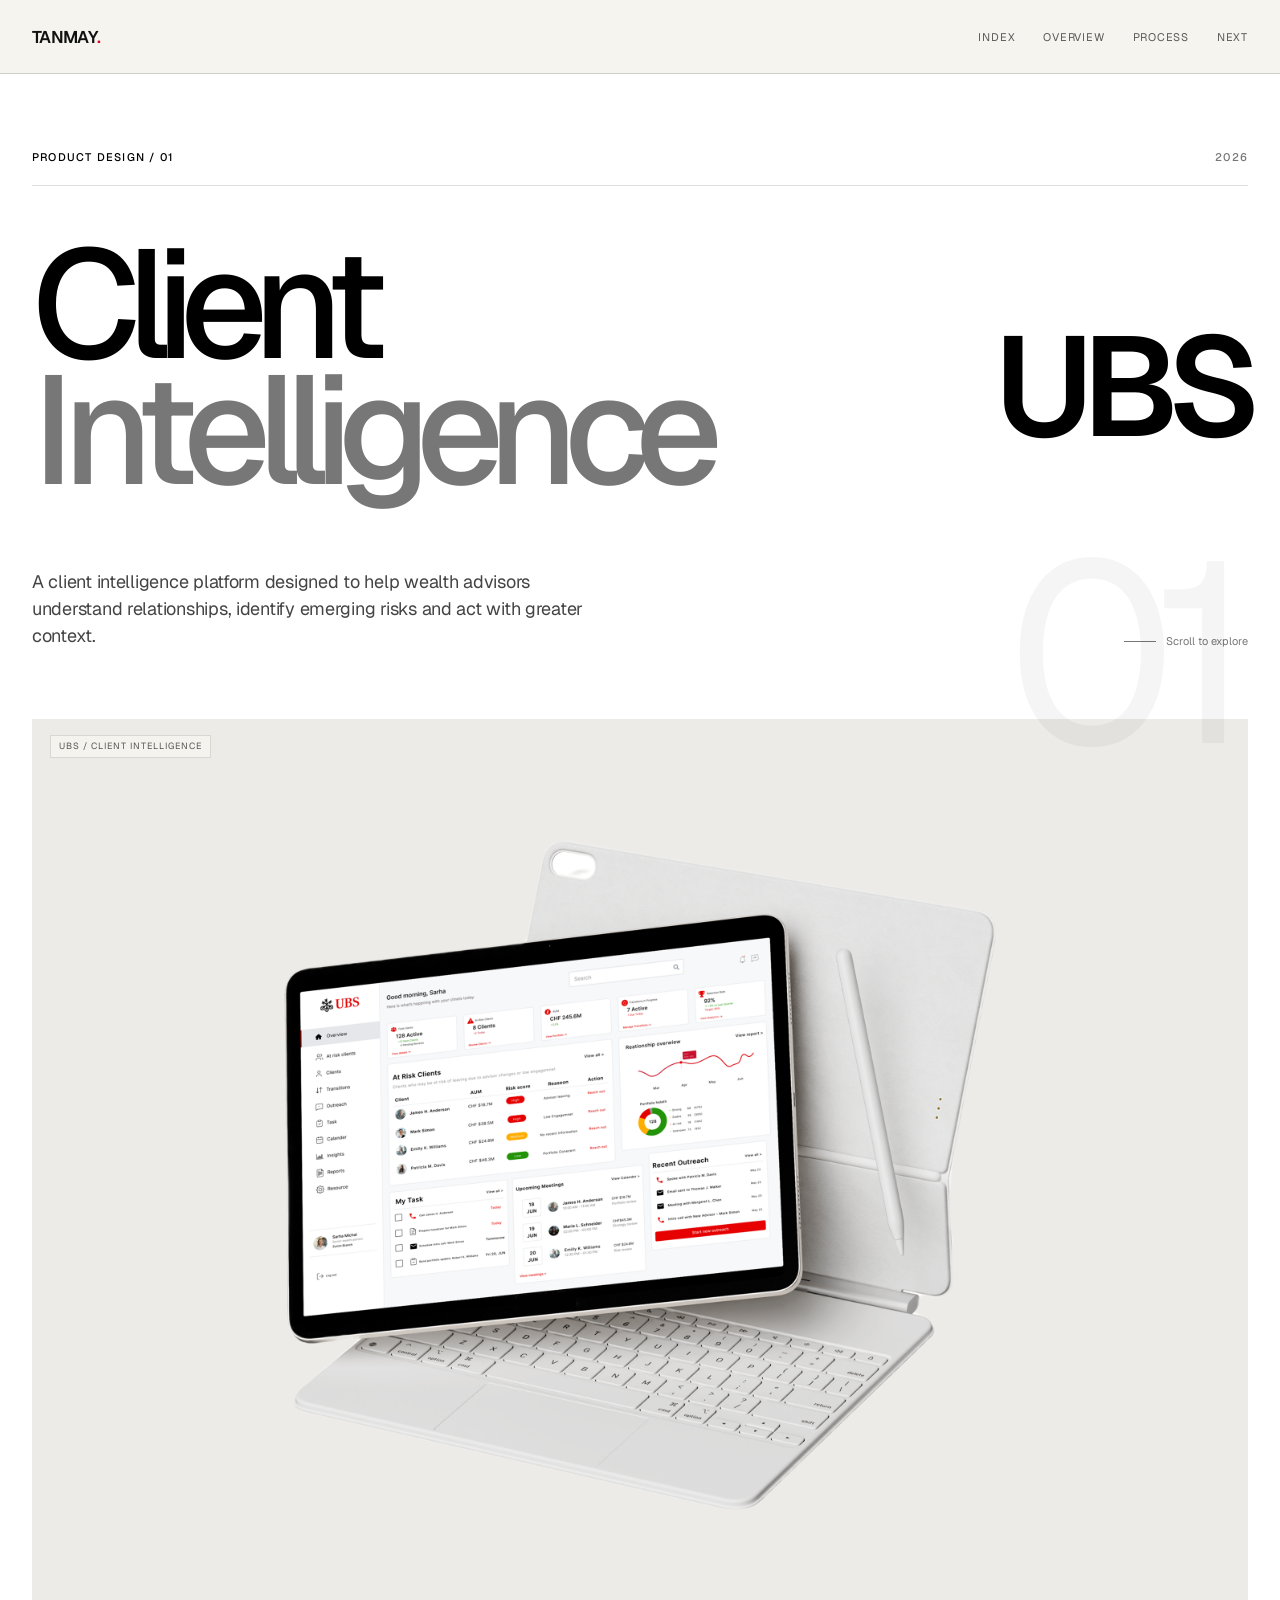
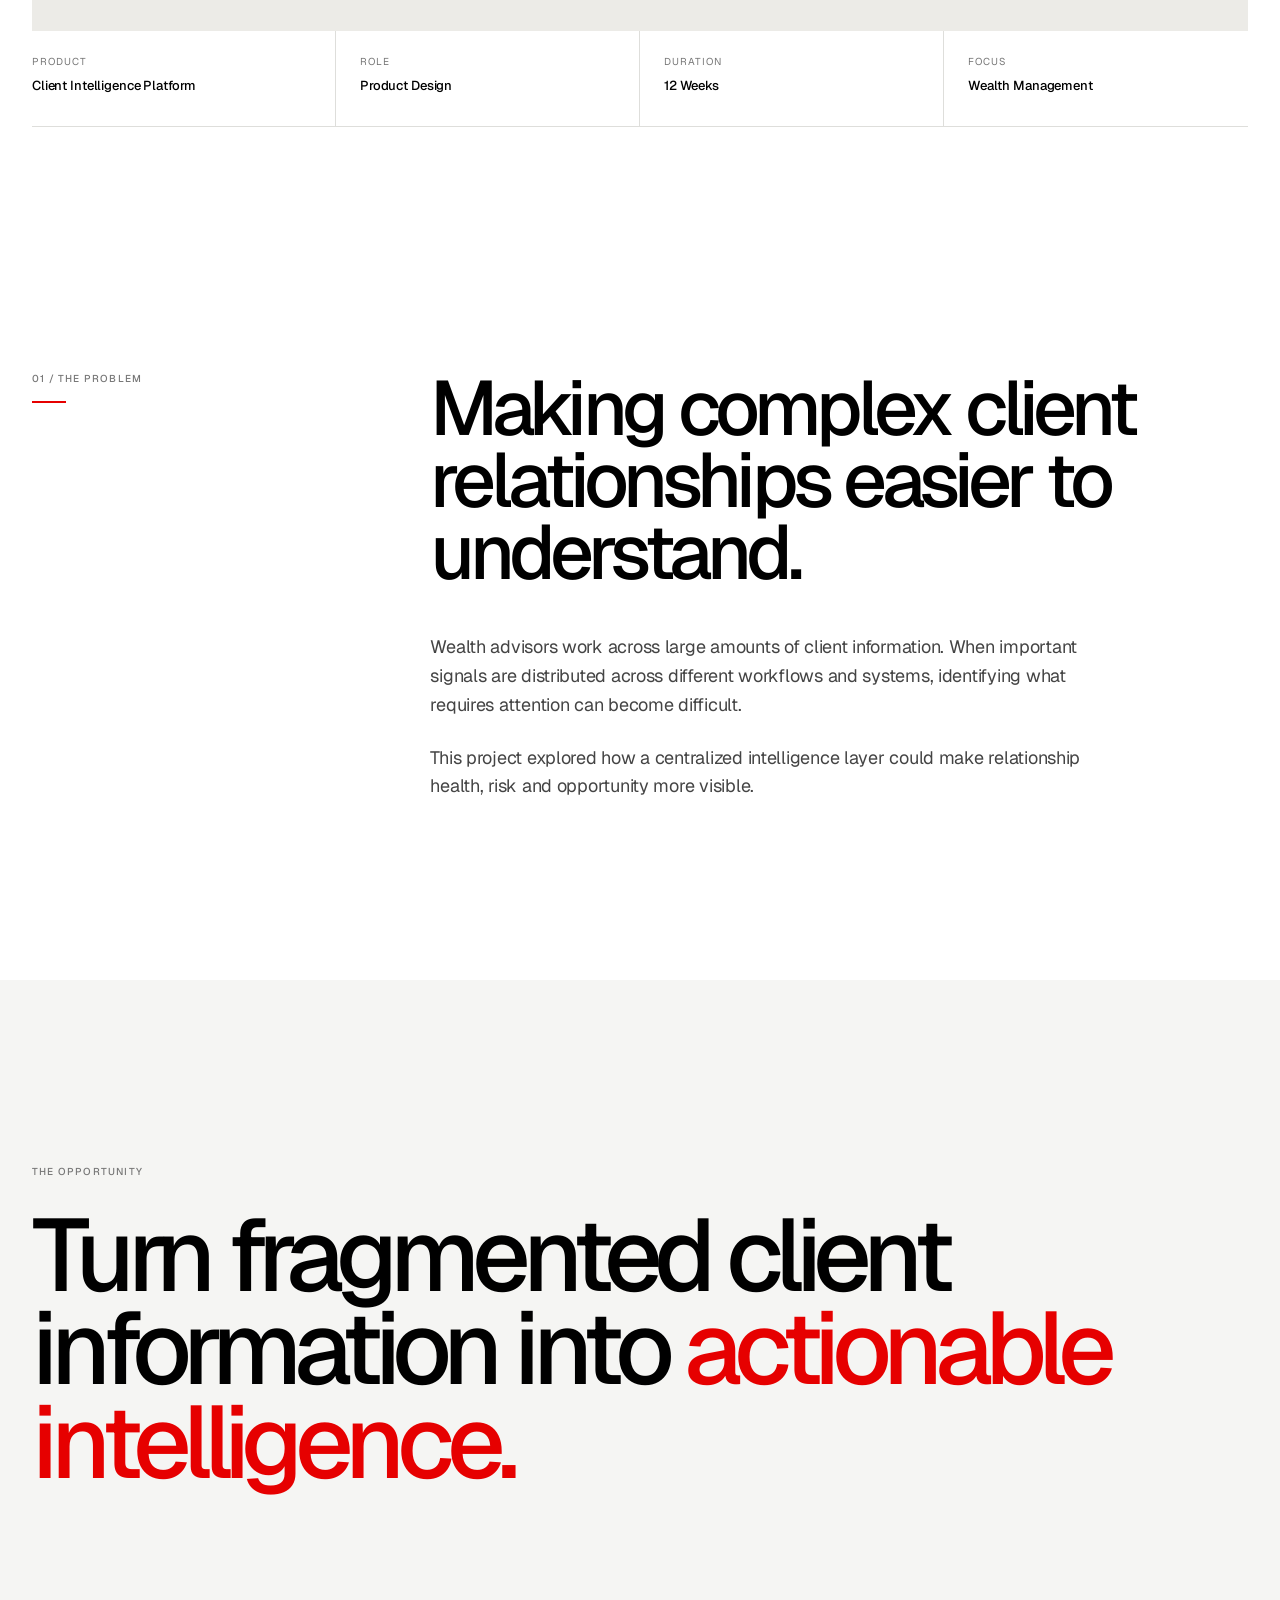
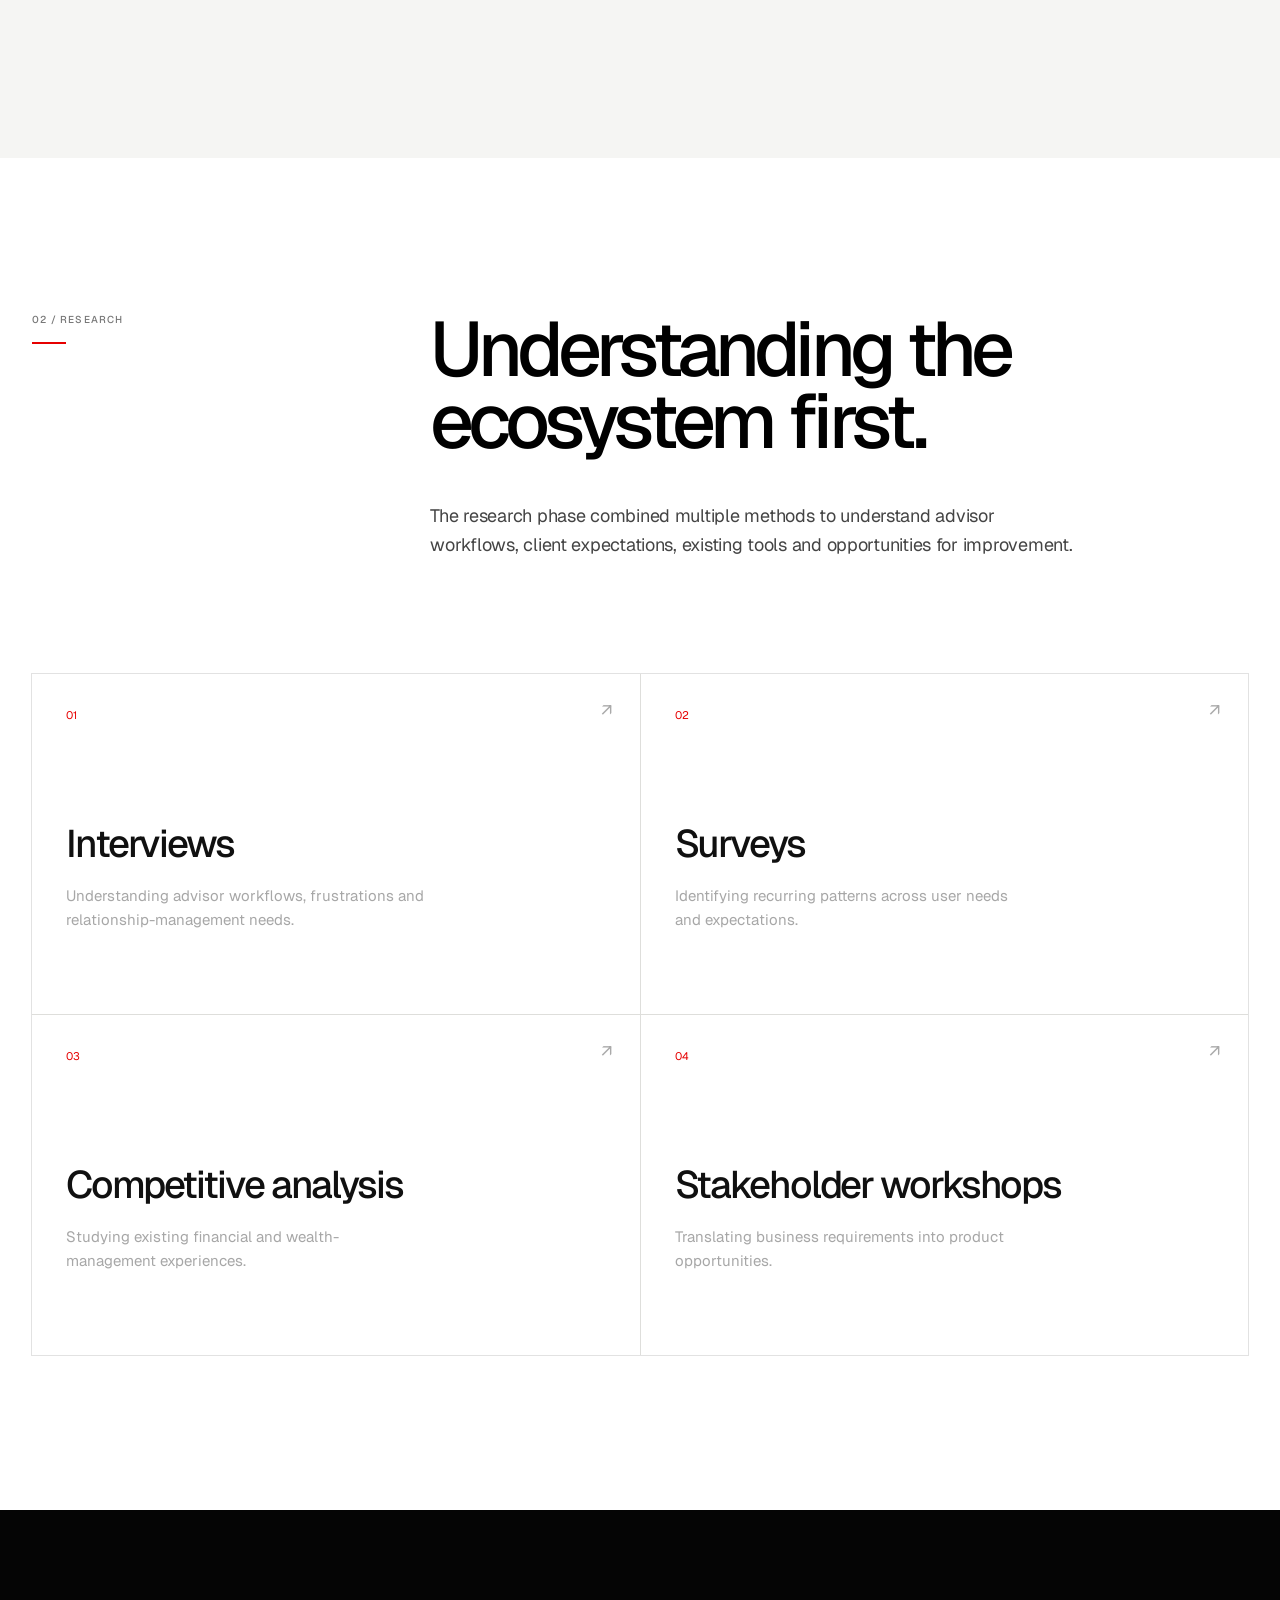
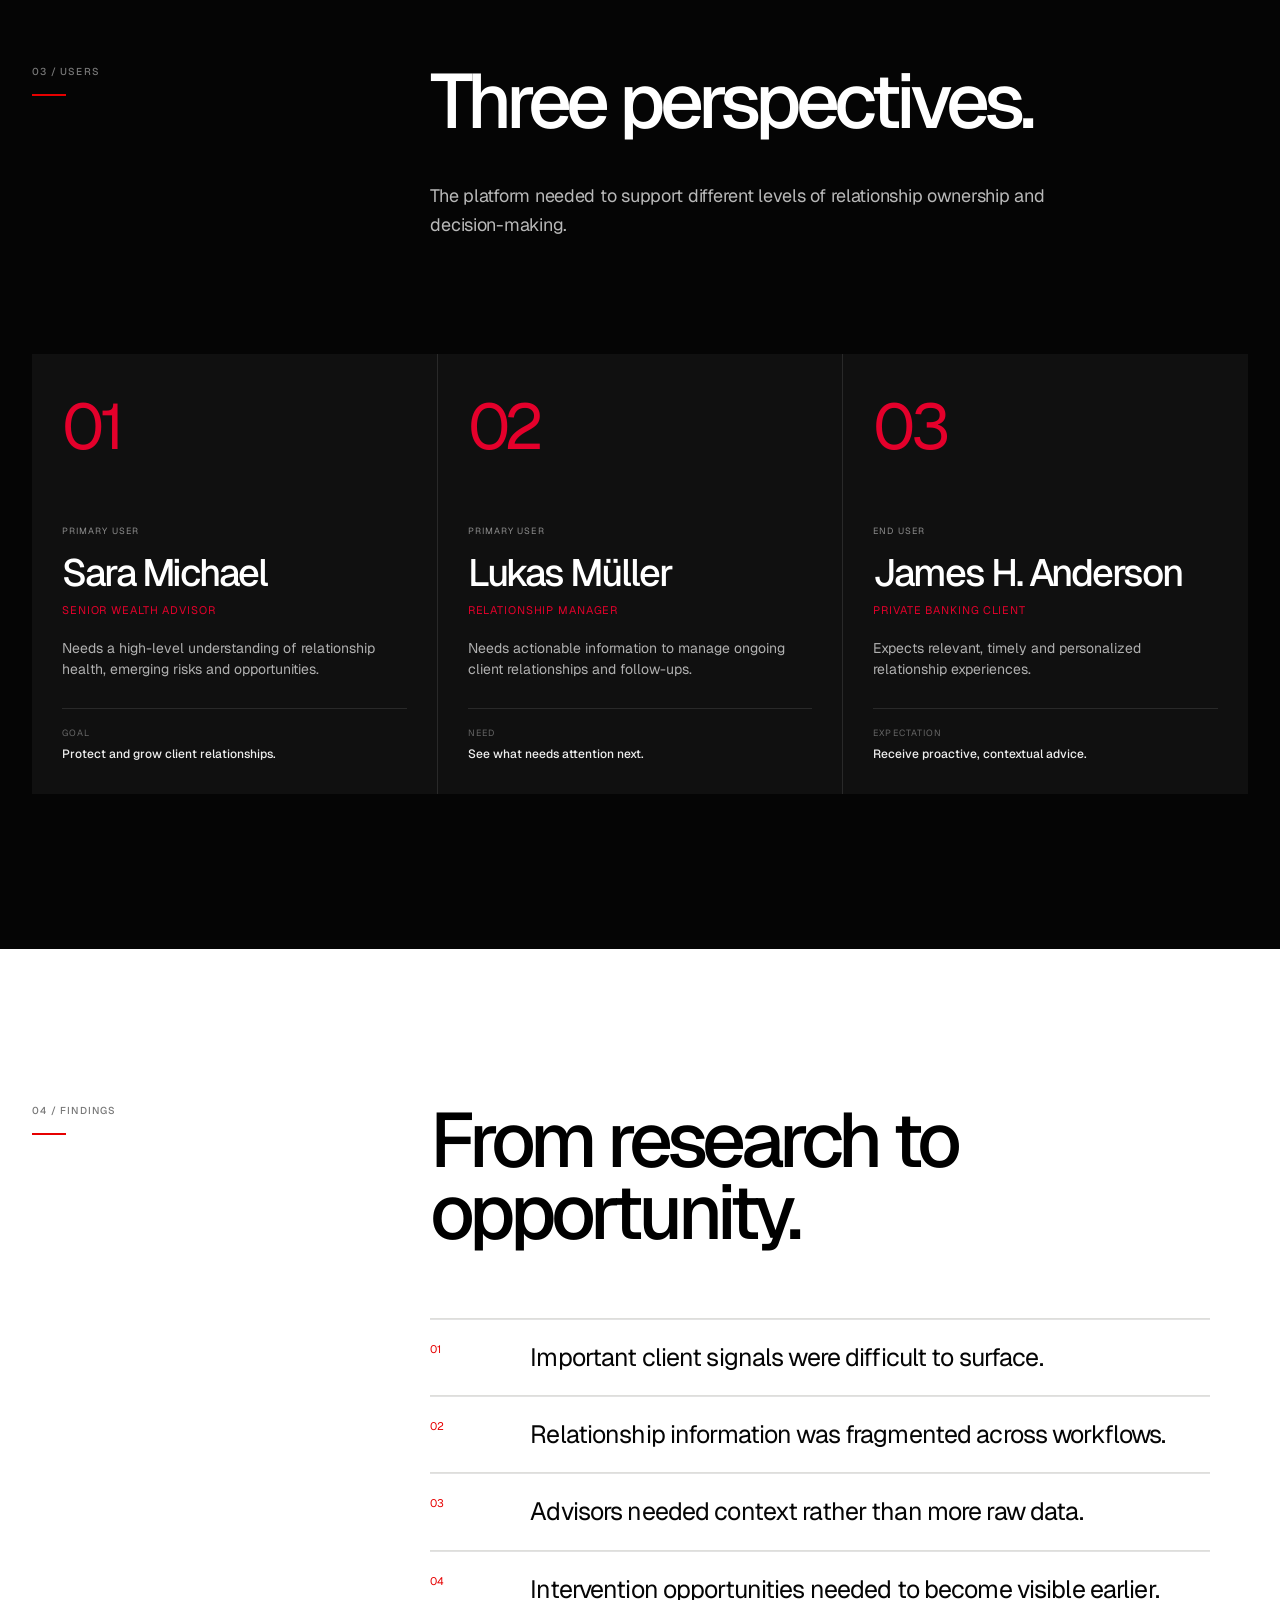
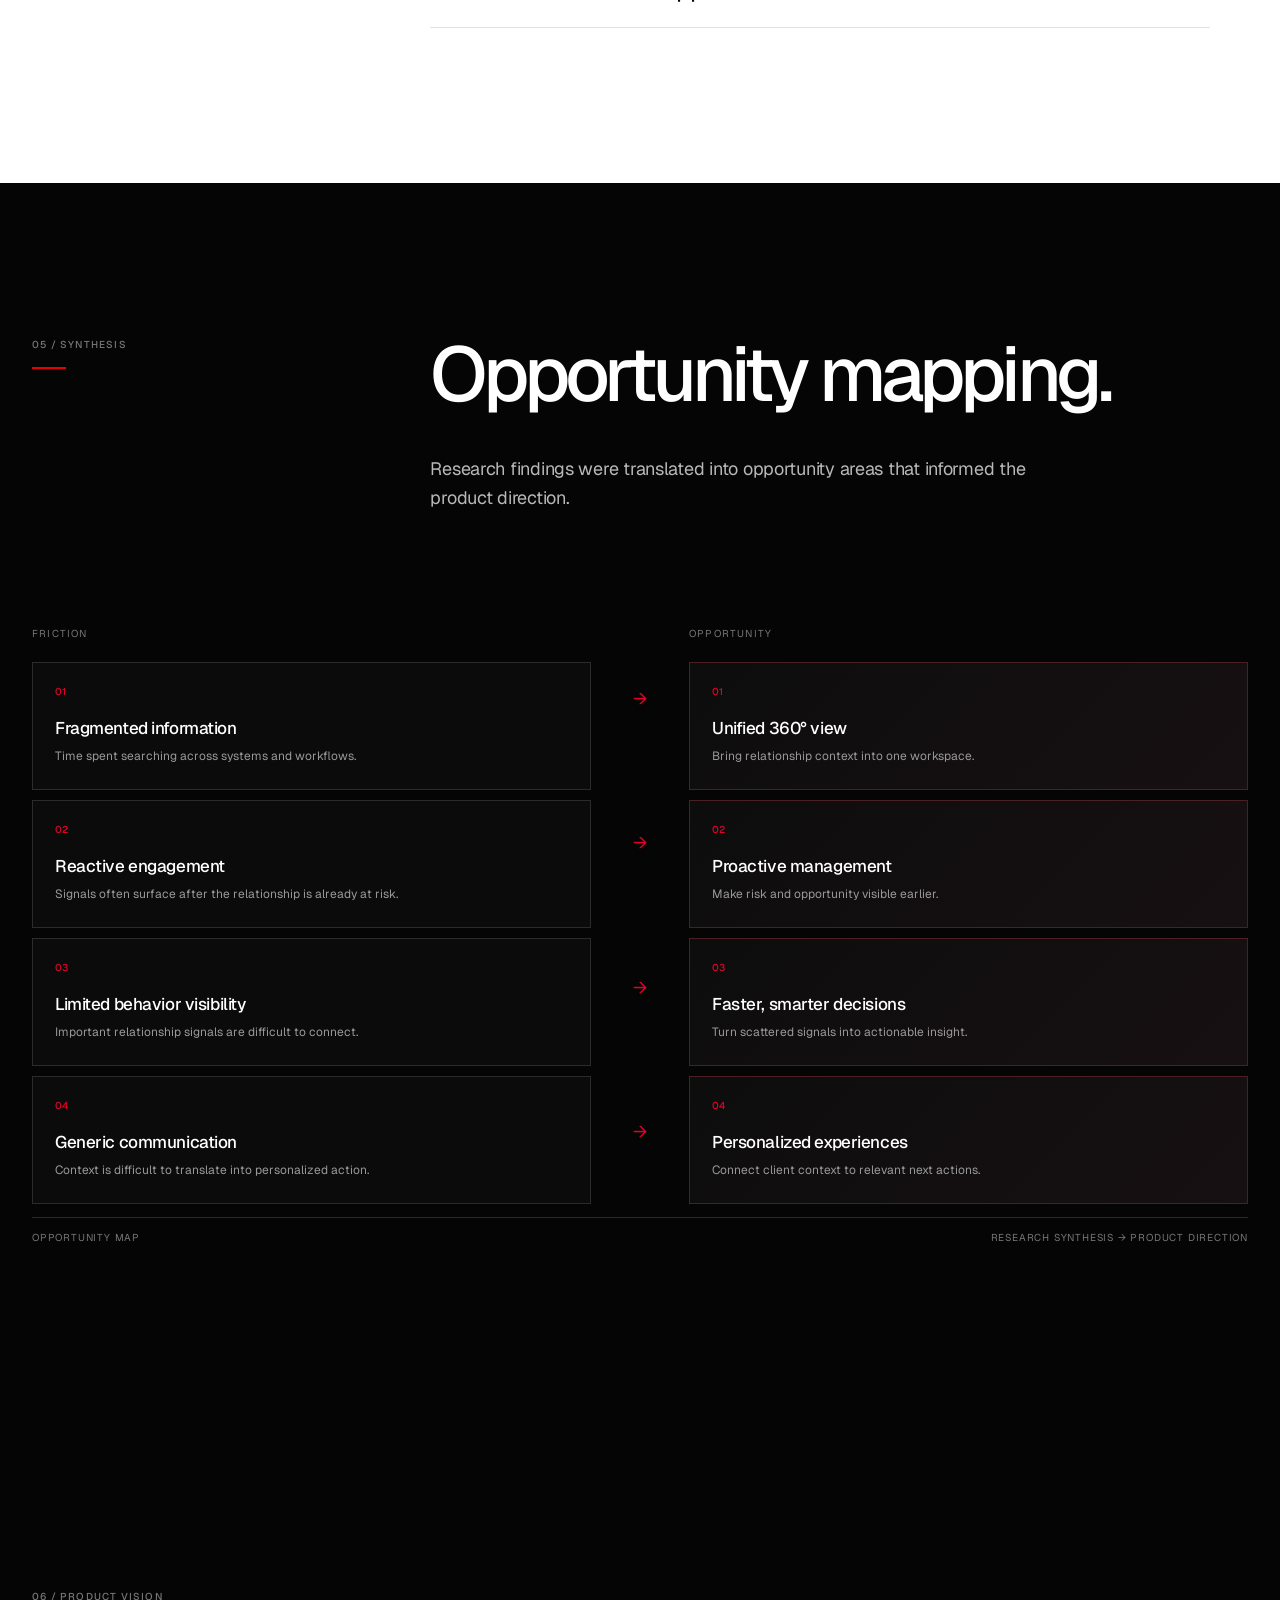
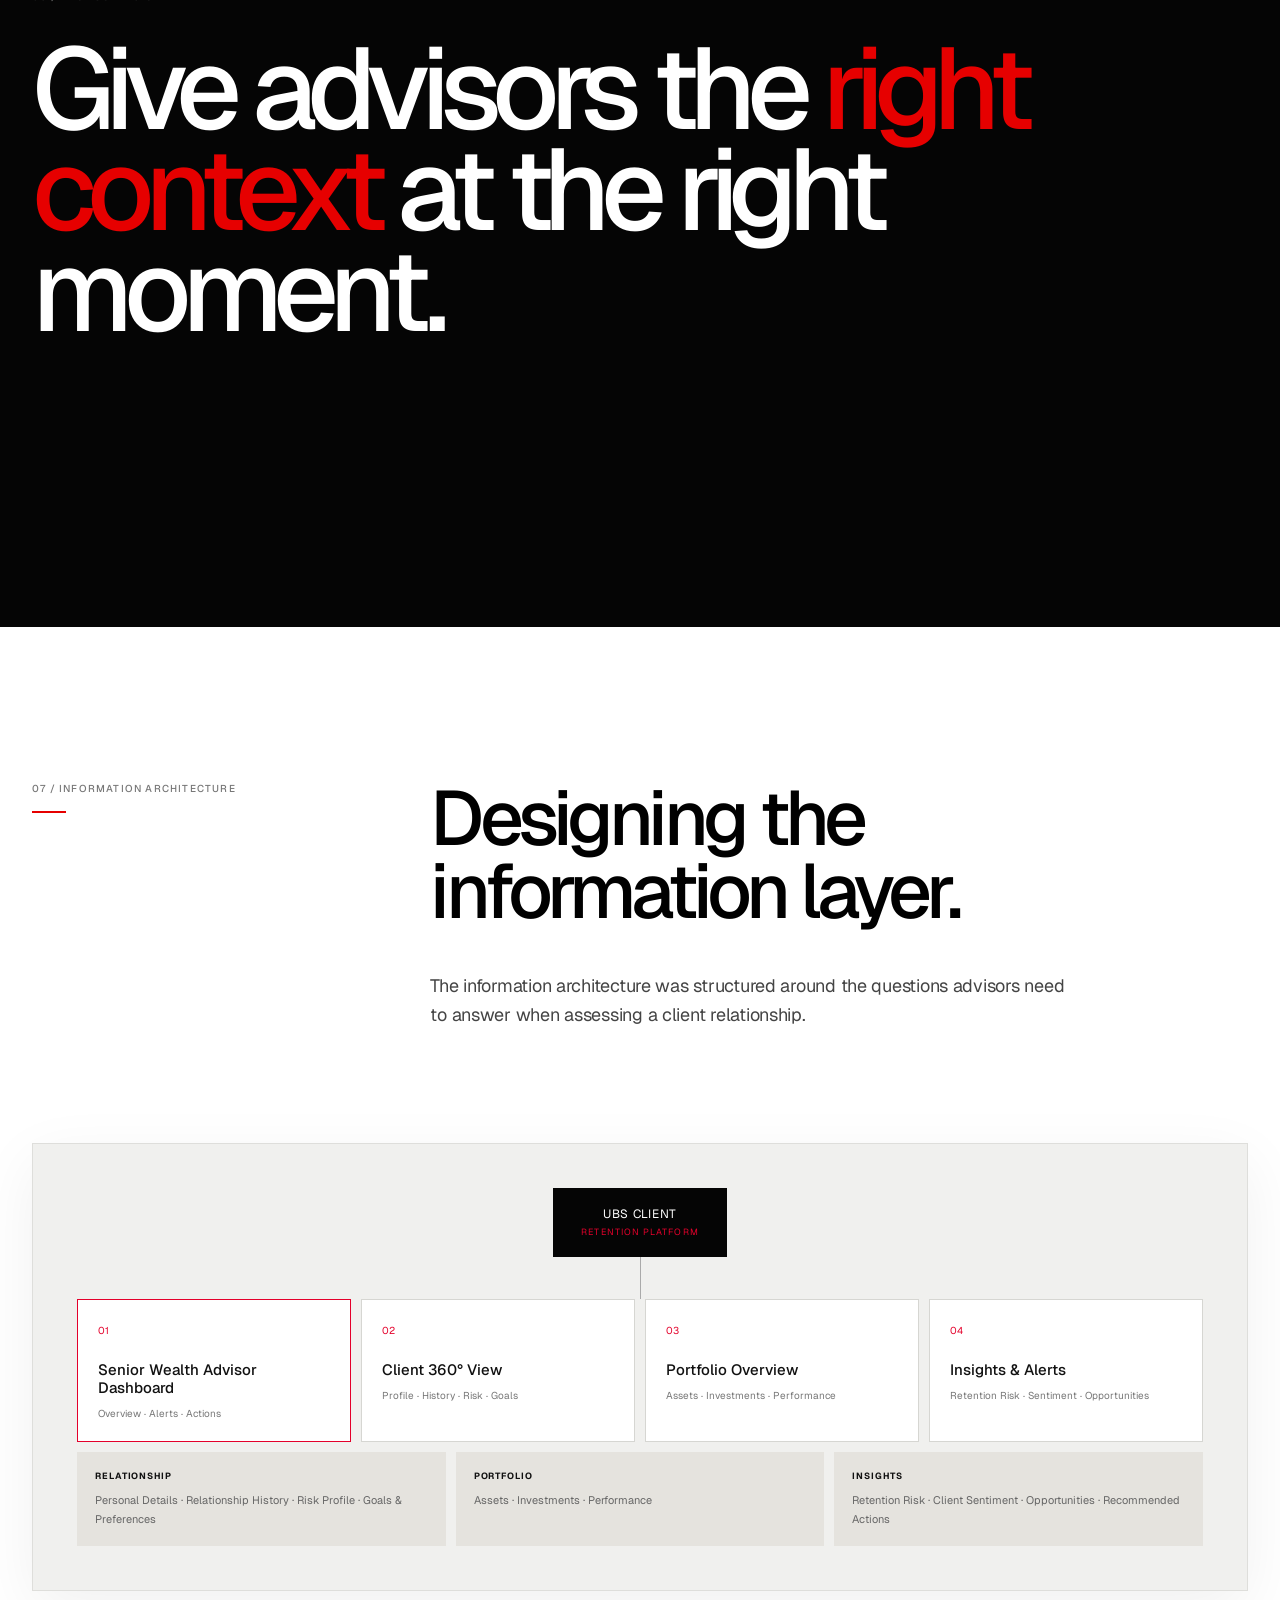
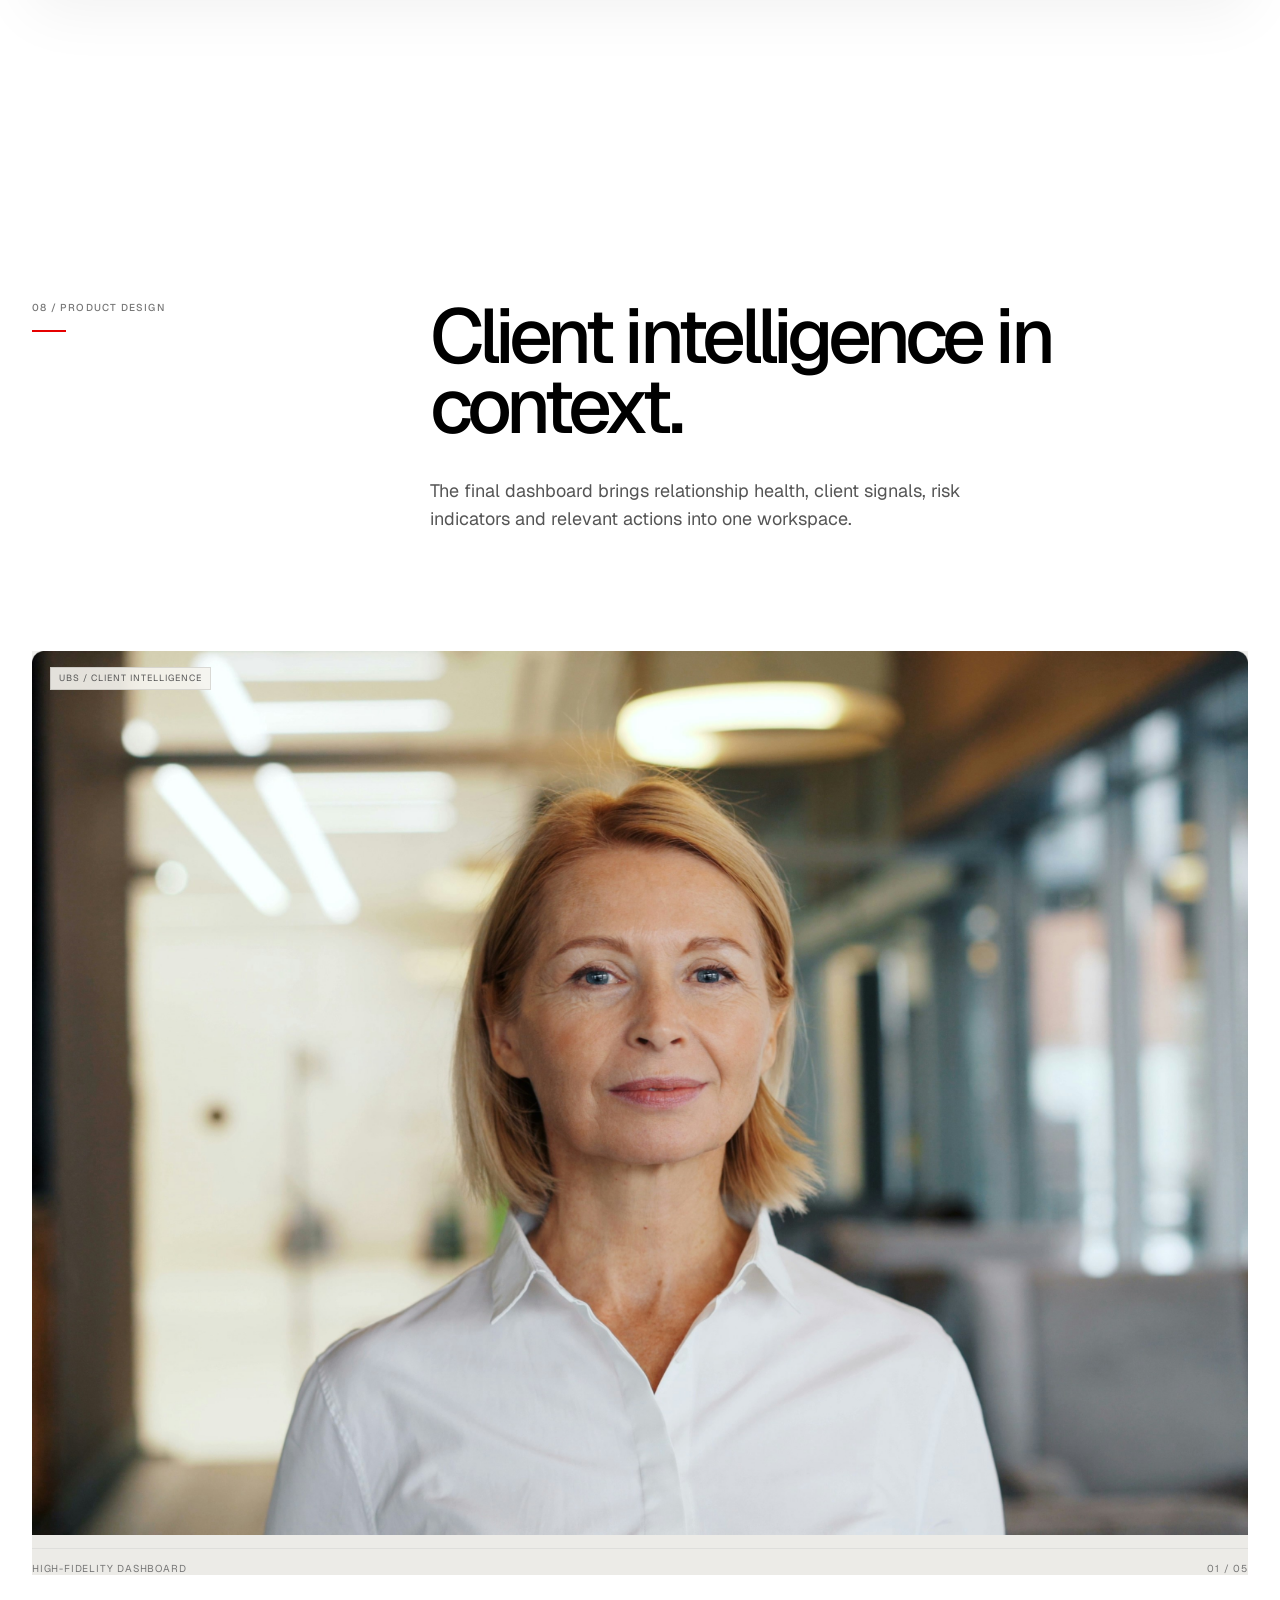
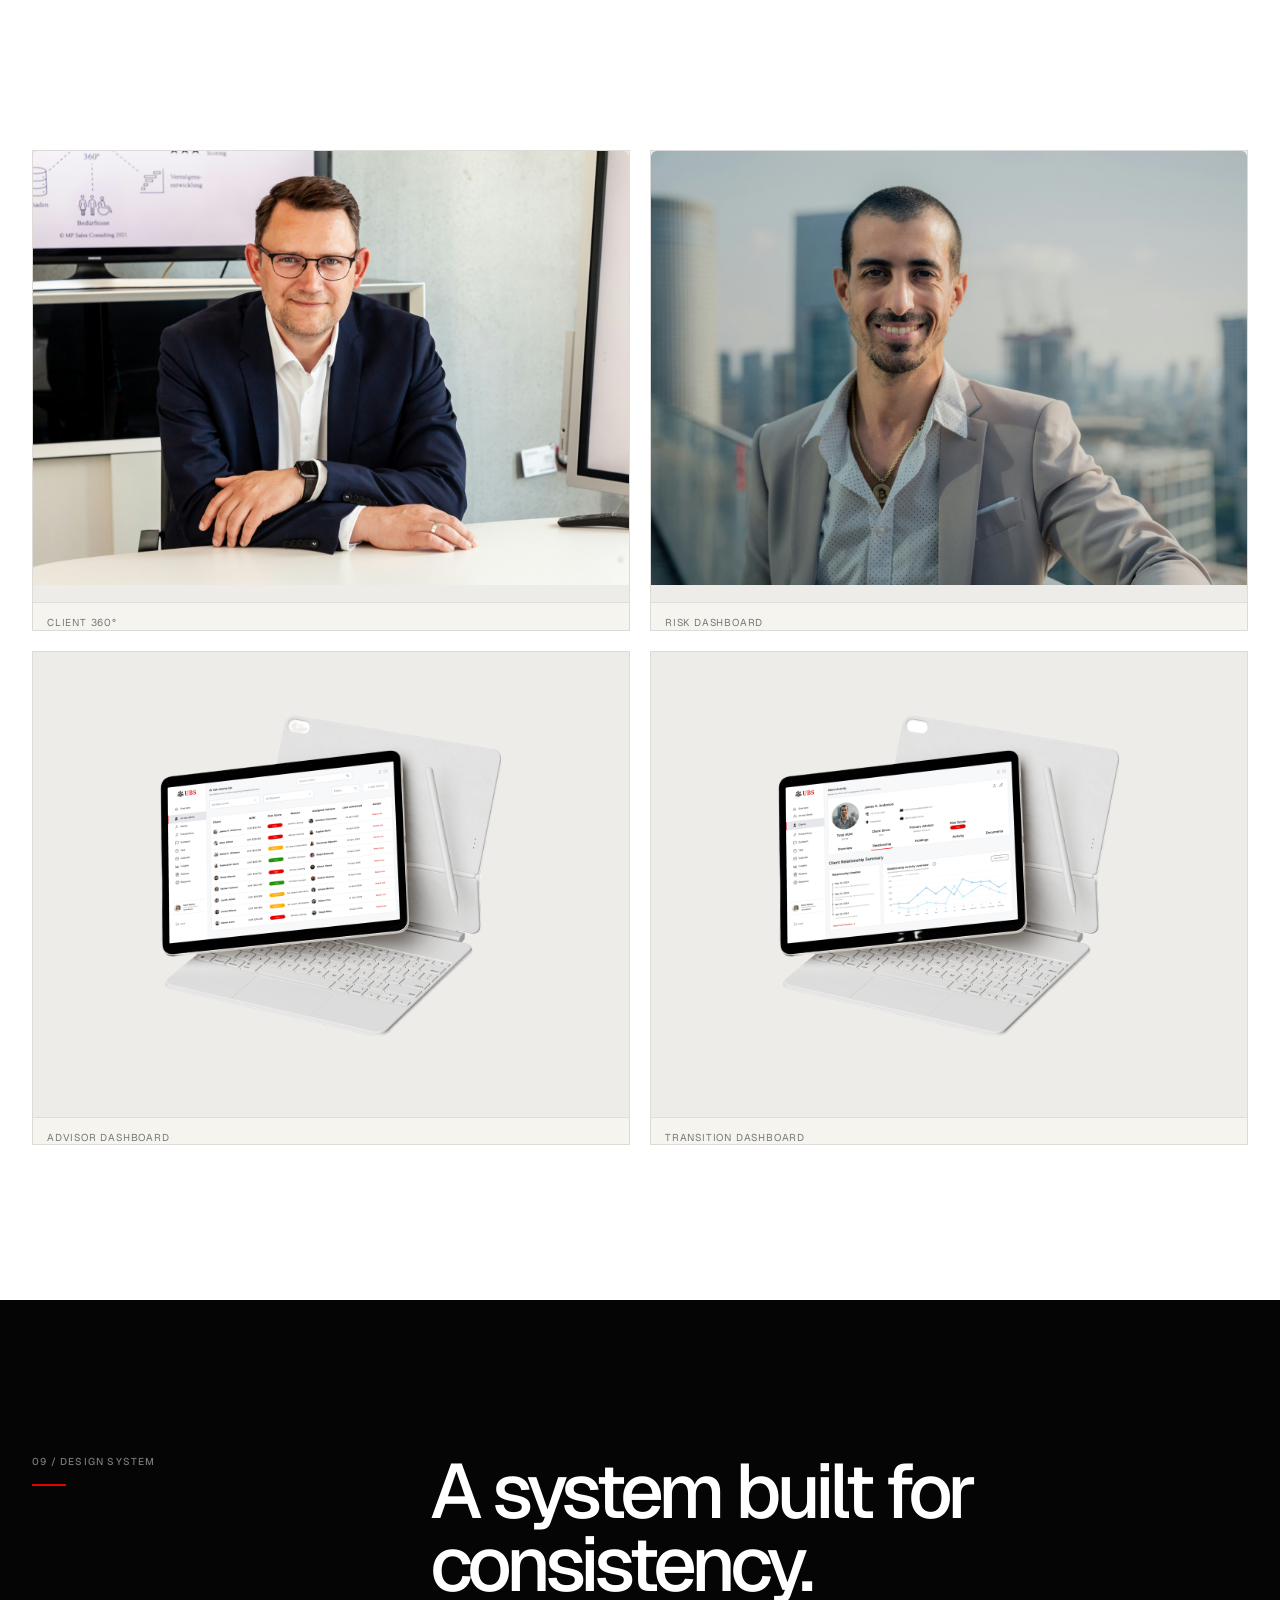
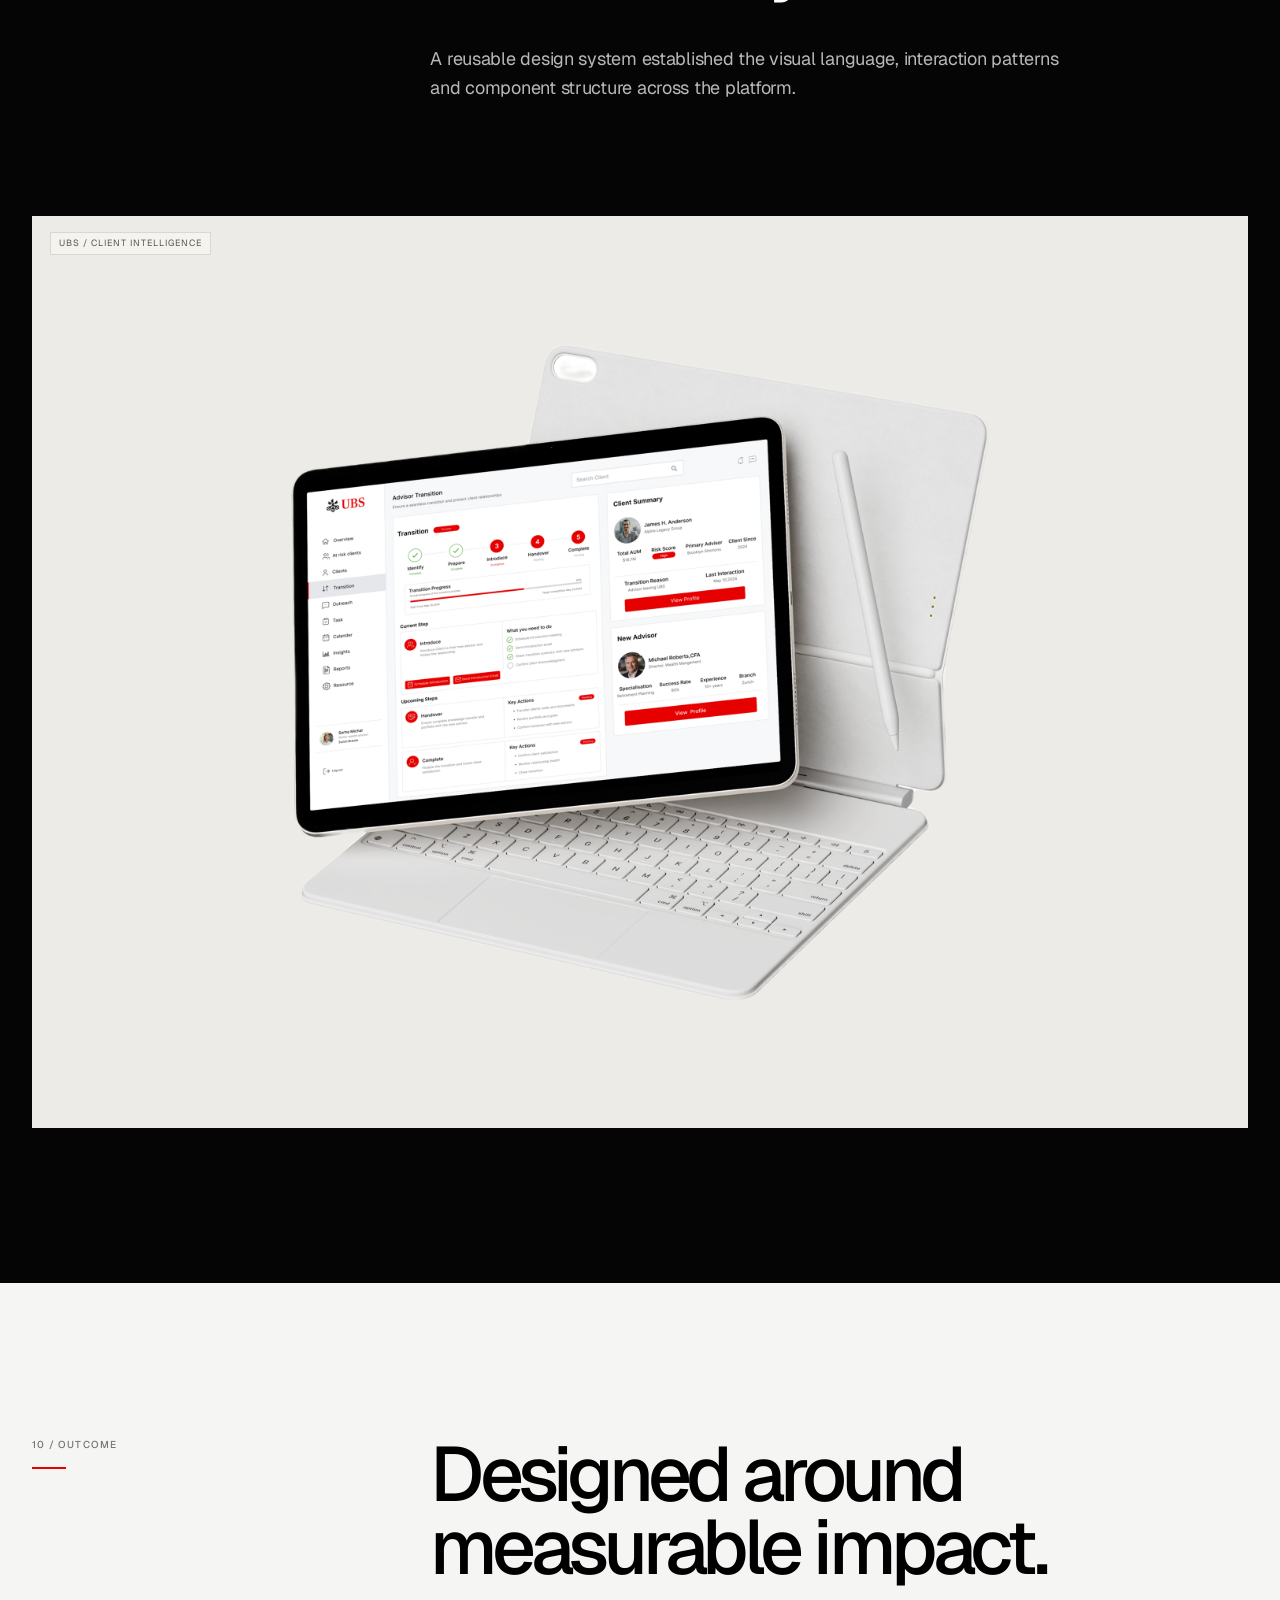
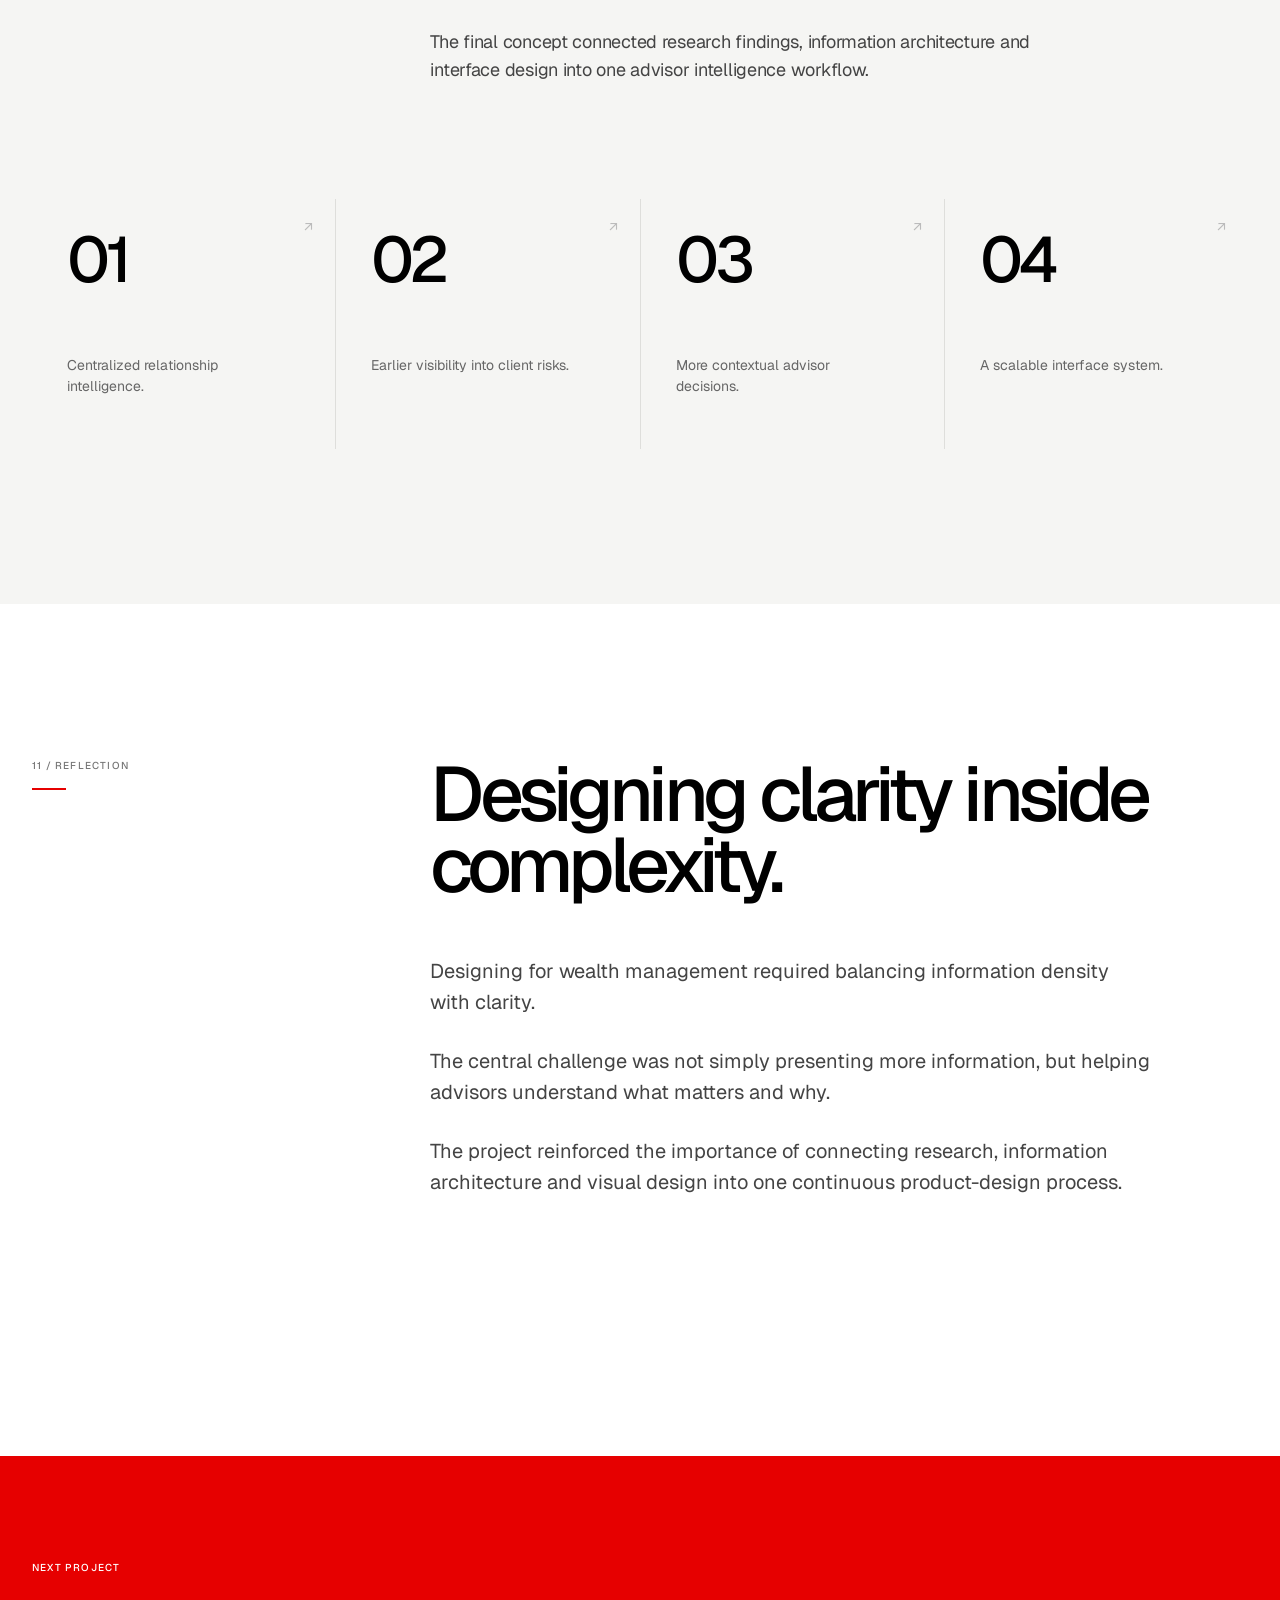
==== commit 0edae009: "Refine UBS personas and remove placeholder persona imagery" ====
--- a/ubs.html
+++ b/ubs.html
@@ -217,9 +217,6 @@
 
           <div class="ubs-personas">
             <article class="ubs-persona">
-              <div class="persona-visual">
-                <img src="ubs%20img/ipad-air-mockup-13-inch-with-magic-keyboard%20(2)%201.png" alt="Advisor dashboard interface for the Senior Wealth Advisor persona" loading="lazy" />
-              </div>
               <div class="persona-number">01</div>
               <div class="persona-copy">
                 <small>PRIMARY USER</small>
@@ -231,9 +228,6 @@
             </article>
 
             <article class="ubs-persona">
-              <div class="persona-visual">
-                <img src="ubs%20img/Image-1.png" alt="Client 360 interface for the Relationship Manager persona" loading="lazy" />
-              </div>
               <div class="persona-number">02</div>
               <div class="persona-copy">
                 <small>PRIMARY USER</small>
@@ -245,9 +239,6 @@
             </article>
 
             <article class="ubs-persona">
-              <div class="persona-visual">
-                <img src="ubs%20img/Image-2.png" alt="Risk intelligence interface supporting the Private Banking Client experience" loading="lazy" />
-              </div>
               <div class="persona-number">03</div>
               <div class="persona-copy">
                 <small>END USER</small>
--- a/ubs.css
+++ b/ubs.css
@@ -487,7 +487,7 @@
 
   gap: 1px;
 
-  background: #292929;
+  background: var(--ubs-line);
 }
 
 .ubs-research-grid article {
@@ -495,13 +495,15 @@
 
   padding: 40px;
 
-  background: var(--ubs-black);
+  background: var(--ubs-white);
+
+  color: var(--ubs-black);
 
   transition: background 0.6s var(--ubs-ease);
 }
 
 .ubs-research-grid article:hover {
-  background: #111;
+  background: var(--ubs-off-white);
 }
 
 .ubs-research-grid span {
@@ -1528,3 +1530,344 @@
   .ia-grid { grid-template-columns:1fr; }
   .ia-node { min-height:110px; }
 }
+
+
+/* PERSONA VISUALS — contextual interface imagery */
+.ubs-persona {
+  overflow: hidden;
+}
+.persona-visual {
+  height: 210px;
+  margin: -30px -30px 28px;
+  overflow: hidden;
+  background: #111;
+  border-bottom: 1px solid #292929;
+}
+.persona-visual img {
+  width: 100%;
+  height: 100%;
+  display: block;
+  object-fit: cover;
+  object-position: center;
+  filter: saturate(.9);
+  transition: transform 1s var(--ubs-ease), filter .5s ease;
+}
+.ubs-persona:hover .persona-visual img {
+  transform: scale(1.035);
+  filter: saturate(1);
+}
+.persona-copy {
+  display: flex;
+  flex-direction: column;
+}
+@media (max-width: 900px) {
+  .persona-visual {
+    height: 250px;
+  }
+}
+@media (max-width: 600px) {
+  .persona-visual {
+    height: 200px;
+    margin: -30px -30px 24px;
+  }
+}
+
+/* Research cards — white surfaces */
+.ubs-research-grid article,
+.ubs-research-grid article h3,
+.ubs-research-grid article p {
+  background: #fff;
+}
+.ubs-research-grid article {
+  color: #101010;
+}
+.ubs-research-grid article h3 {
+  color: #101010;
+}
+.ubs-research-grid article p {
+  color: #555;
+}
+
+
+/* =========================================================
+   VISUAL PASS — EDITORIAL CASE STUDY REFINEMENT
+========================================================= */
+:root {
+  --ubs-soft-line: rgba(16,16,16,.12);
+  --ubs-red-soft: rgba(228,0,43,.08);
+}
+
+/* Stronger hero hierarchy */
+.ubs-hero {
+  position: relative;
+  overflow: hidden;
+}
+.ubs-hero::after {
+  content: "01";
+  position: absolute;
+  right: 4vw;
+  top: 31%;
+  font-family: "Geist", sans-serif;
+  font-size: clamp(120px, 20vw, 300px);
+  line-height: .7;
+  letter-spacing: -.09em;
+  color: rgba(16,16,16,.045);
+  pointer-events: none;
+}
+.ubs-hero-title h1 span {
+  display: block;
+  color: #777;
+}
+.ubs-hero-brand {
+  position: relative;
+  z-index: 2;
+  font-size: clamp(72px, 11vw, 170px);
+  letter-spacing: -.09em;
+}
+
+/* Make product imagery feel like presented artifacts */
+.ubs-hero-image,
+.ubs-product-image,
+.ubs-large-image {
+  position: relative;
+  background: #ecebe7;
+}
+.ubs-hero-image::before,
+.ubs-product-image::before,
+.ubs-large-image::before {
+  content: "UBS / CLIENT INTELLIGENCE";
+  position: absolute;
+  z-index: 2;
+  left: 18px;
+  top: 16px;
+  padding: 6px 8px;
+  background: rgba(245,244,239,.9);
+  border: 1px solid rgba(16,16,16,.12);
+  color: #555;
+  font: 9px/1 "Geist", sans-serif;
+  letter-spacing: .11em;
+  text-transform: uppercase;
+}
+.ubs-hero-image img,
+.ubs-product-image img,
+.ubs-large-image img {
+  display: block;
+  transition: transform 1.1s cubic-bezier(.2,.7,.2,1), filter .6s ease;
+}
+.ubs-hero-image:hover img,
+.ubs-product-image:hover img,
+.ubs-large-image:hover img {
+  transform: scale(1.018);
+  filter: contrast(1.02);
+}
+
+/* Editorial section rhythm */
+.ubs-section {
+  position: relative;
+}
+.ubs-section + .ubs-section {
+  border-top: 1px solid var(--ubs-soft-line);
+}
+.ubs-section-grid {
+  position: relative;
+}
+.ubs-label {
+  position: relative;
+}
+.ubs-label::after {
+  content: "";
+  display: block;
+  width: 34px;
+  height: 2px;
+  margin-top: 16px;
+  background: var(--ubs-red);
+}
+
+/* Research cards — white, but more tactile */
+.ubs-research-grid {
+  box-shadow: 0 0 0 1px var(--ubs-soft-line);
+}
+.ubs-research-grid article {
+  position: relative;
+  min-height: 340px;
+  padding: 34px;
+  overflow: hidden;
+  transition: transform .5s var(--ubs-ease), background .35s ease;
+}
+.ubs-research-grid article::after {
+  content: "↗";
+  position: absolute;
+  right: 28px;
+  top: 26px;
+  color: #aaa;
+  font-size: 18px;
+  transition: color .3s ease, transform .4s ease;
+}
+.ubs-research-grid article:hover {
+  transform: translateY(-5px);
+  background: #f7f6f2 !important;
+}
+.ubs-research-grid article:hover::after {
+  color: var(--ubs-red);
+  transform: translate(3px,-3px);
+}
+.ubs-research-grid h3 {
+  font-size: clamp(28px, 3vw, 42px);
+  letter-spacing: -.055em;
+}
+.ubs-research-grid p {
+  max-width: 360px;
+  font-size: 15px;
+  line-height: 1.55;
+}
+
+/* Persona cards read as individual case-study artifacts */
+.ubs-personas {
+  gap: 1px;
+  background: #292929;
+}
+.ubs-persona {
+  position: relative;
+  background: #101010;
+  border: 0;
+  transition: background .45s ease, transform .45s var(--ubs-ease);
+}
+.ubs-persona:hover {
+  background: #151515;
+  transform: translateY(-4px);
+}
+.persona-number {
+  font-size: 64px !important;
+  letter-spacing: -.07em;
+}
+
+/* Findings become a stronger editorial list */
+.ubs-insights > div {
+  position: relative;
+  padding: 22px 0;
+  border-top: 1px solid var(--ubs-soft-line);
+  transition: padding-left .4s ease;
+}
+.ubs-insights > div:last-child {
+  border-bottom: 1px solid var(--ubs-soft-line);
+}
+.ubs-insights > div:hover {
+  padding-left: 12px;
+}
+.ubs-insights > div:hover span {
+  color: var(--ubs-red);
+}
+
+/* Dark synthesis gets a clearer visual system */
+.opportunity-map {
+  position: relative;
+}
+.opp-card {
+  border-color: rgba(255,255,255,.13);
+}
+.opp-card:hover {
+  border-color: rgba(228,0,43,.65);
+}
+.opp-column-accent .opp-card {
+  background: linear-gradient(135deg, #0d0d0d 0%, #171013 100%);
+}
+
+/* IA feels like an actual product architecture diagram */
+.ia-map {
+  box-shadow: 0 18px 60px rgba(0,0,0,.06);
+}
+.ia-node {
+  transition: transform .35s ease, border-color .35s ease, box-shadow .35s ease;
+}
+.ia-node:hover {
+  transform: translateY(-4px);
+  border-color: #999;
+  box-shadow: 0 12px 30px rgba(0,0,0,.07);
+}
+.ia-node.ia-primary:hover {
+  border-color: var(--ubs-red);
+}
+
+/* Screen gallery */
+.ubs-screen-grid figure {
+  position: relative;
+  background: #eeece8;
+  border: 1px solid rgba(16,16,16,.08);
+  overflow: hidden;
+}
+.ubs-screen-grid figure::before {
+  content: "VIEW";
+  position: absolute;
+  z-index: 2;
+  right: 14px;
+  top: 14px;
+  padding: 5px 7px;
+  background: rgba(245,244,239,.88);
+  color: #555;
+  font: 9px/1 "Geist", sans-serif;
+  letter-spacing: .1em;
+  opacity: 0;
+  transform: translateY(5px);
+  transition: opacity .3s ease, transform .3s ease;
+}
+.ubs-screen-grid figure:hover::before {
+  opacity: 1;
+  transform: translateY(0);
+}
+.ubs-screen-grid figcaption {
+  background: #f5f4ef;
+  padding: 13px 14px 0;
+}
+
+/* Outcome section gets stronger numerical hierarchy */
+.ubs-outcomes > div {
+  position: relative;
+  transition: background .35s ease;
+}
+.ubs-outcomes > div:hover {
+  background: #fff;
+}
+.ubs-outcomes strong {
+  font-size: clamp(48px, 5vw, 72px);
+}
+.ubs-outcomes > div::after {
+  content: "↗";
+  position: absolute;
+  right: 22px;
+  top: 20px;
+  color: #bbb;
+}
+
+/* Next-project close */
+.ubs-next {
+  position: relative;
+  overflow: hidden;
+}
+.ubs-next::after {
+  content: "NEXT";
+  position: absolute;
+  right: -20px;
+  bottom: -60px;
+  font-family: "Geist", sans-serif;
+  font-size: clamp(150px, 28vw, 420px);
+  line-height: .7;
+  letter-spacing: -.1em;
+  color: rgba(255,255,255,.08);
+  pointer-events: none;
+}
+.ubs-next-content {
+  position: relative;
+  z-index: 2;
+}
+
+@media (max-width: 900px) {
+  .ubs-hero::after { display: none; }
+  .ubs-research-grid article { min-height: 280px; }
+}
+@media (max-width: 600px) {
+  .ubs-hero-brand { font-size: 82px; }
+  .ubs-hero-image::before,
+  .ubs-product-image::before,
+  .ubs-large-image::before { display: none; }
+  .ubs-research-grid article { min-height: 230px; }
+}
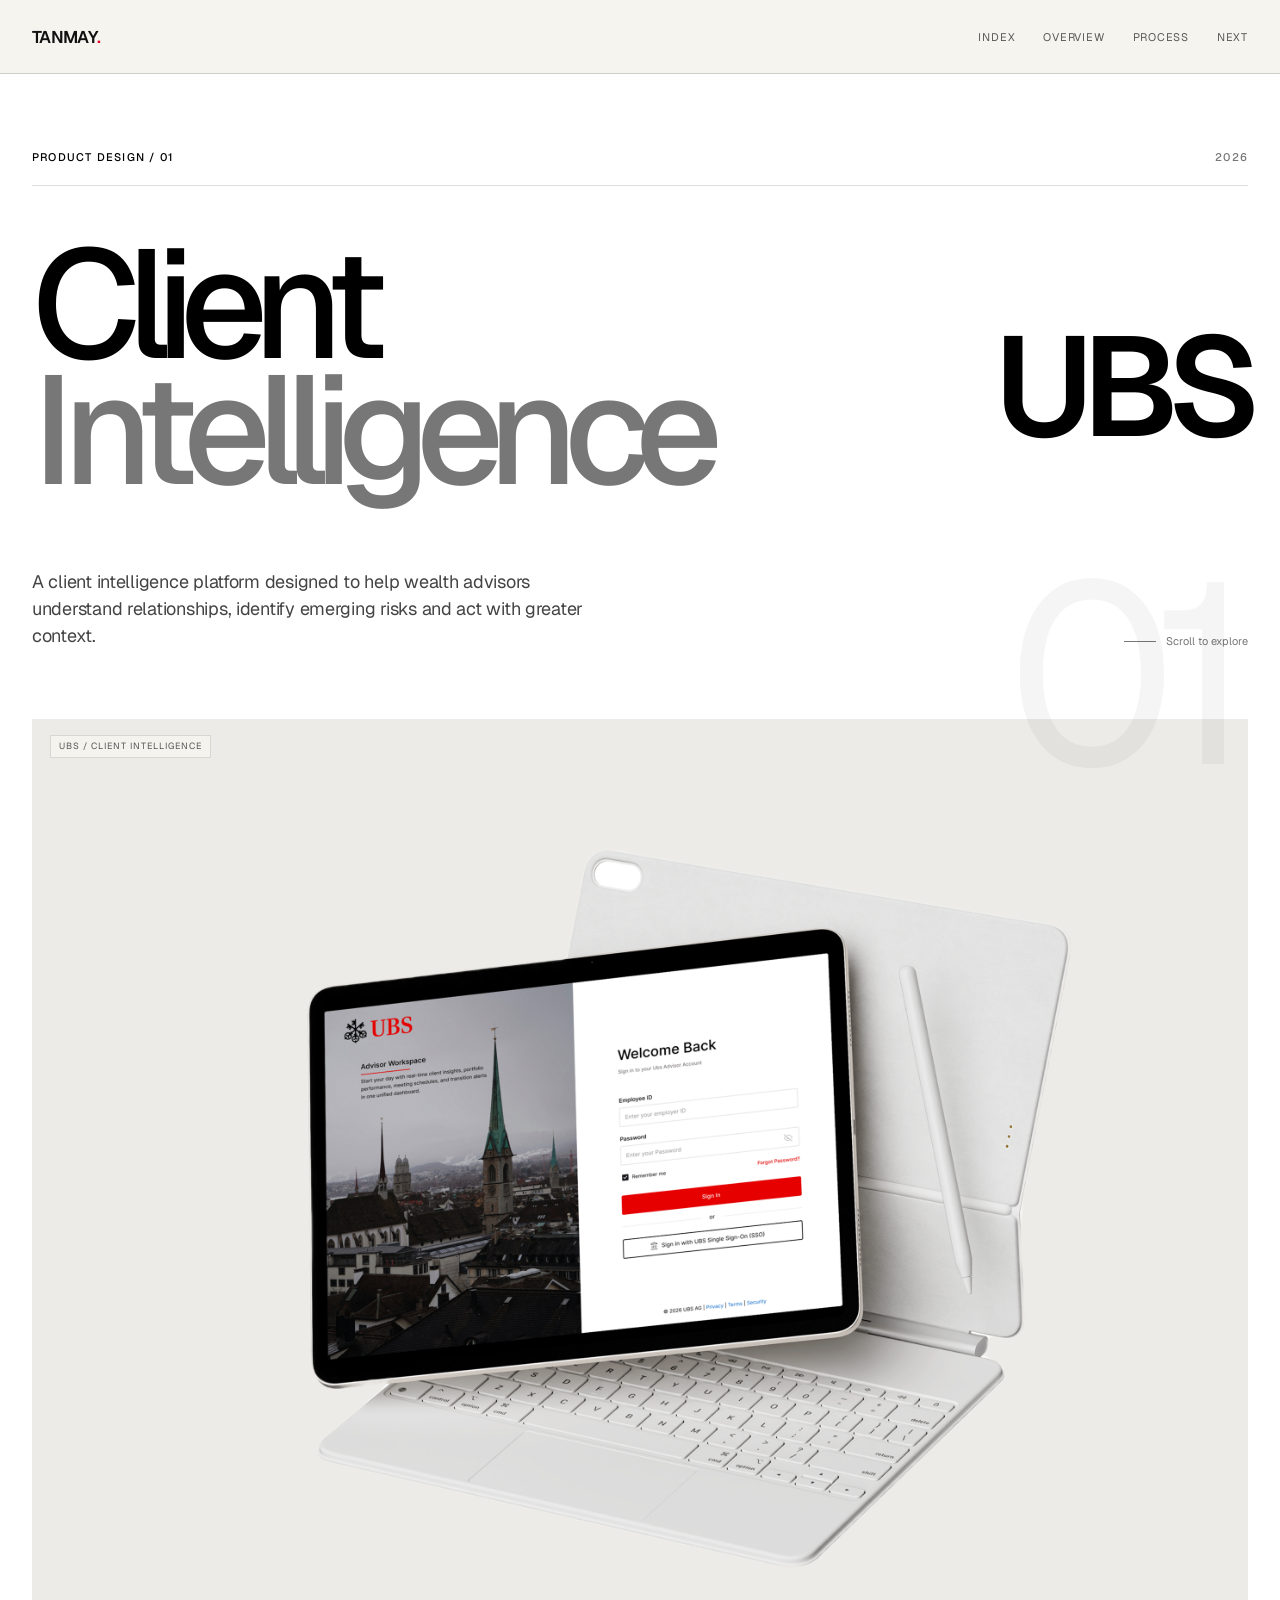
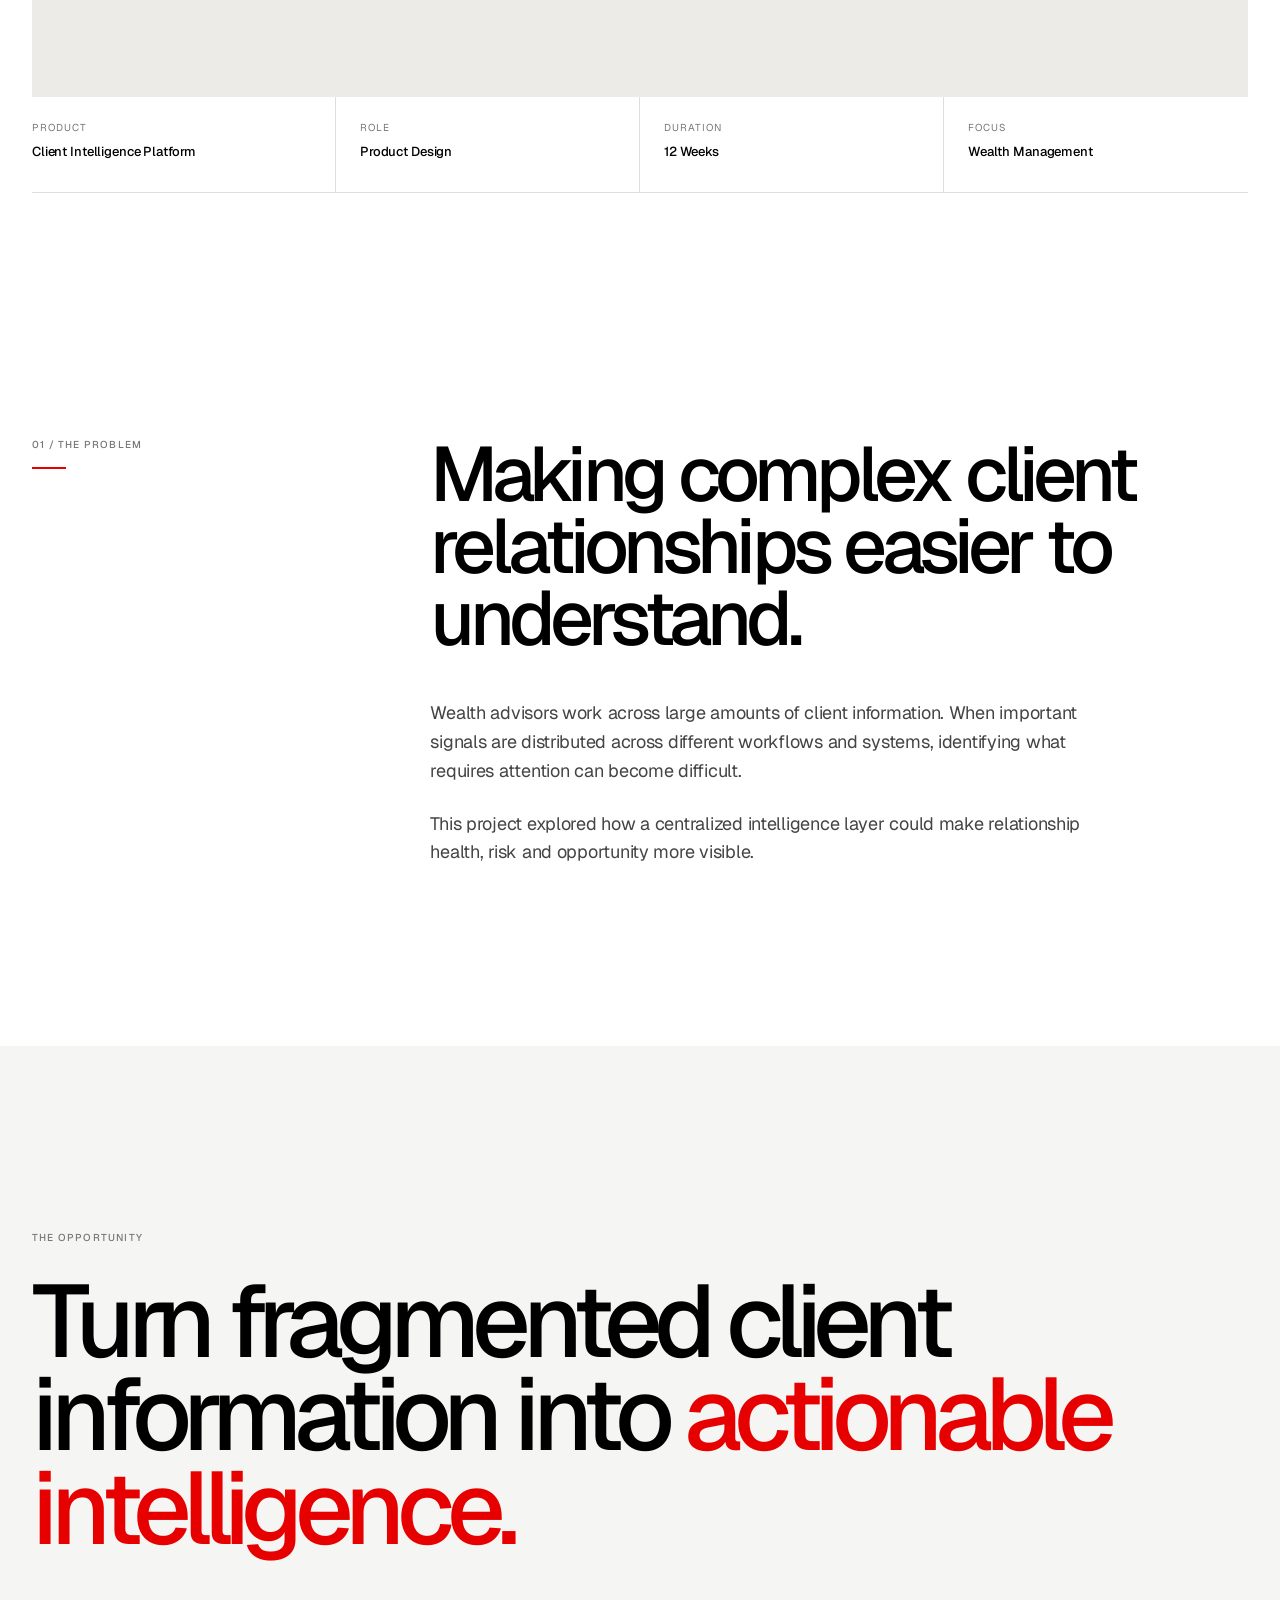
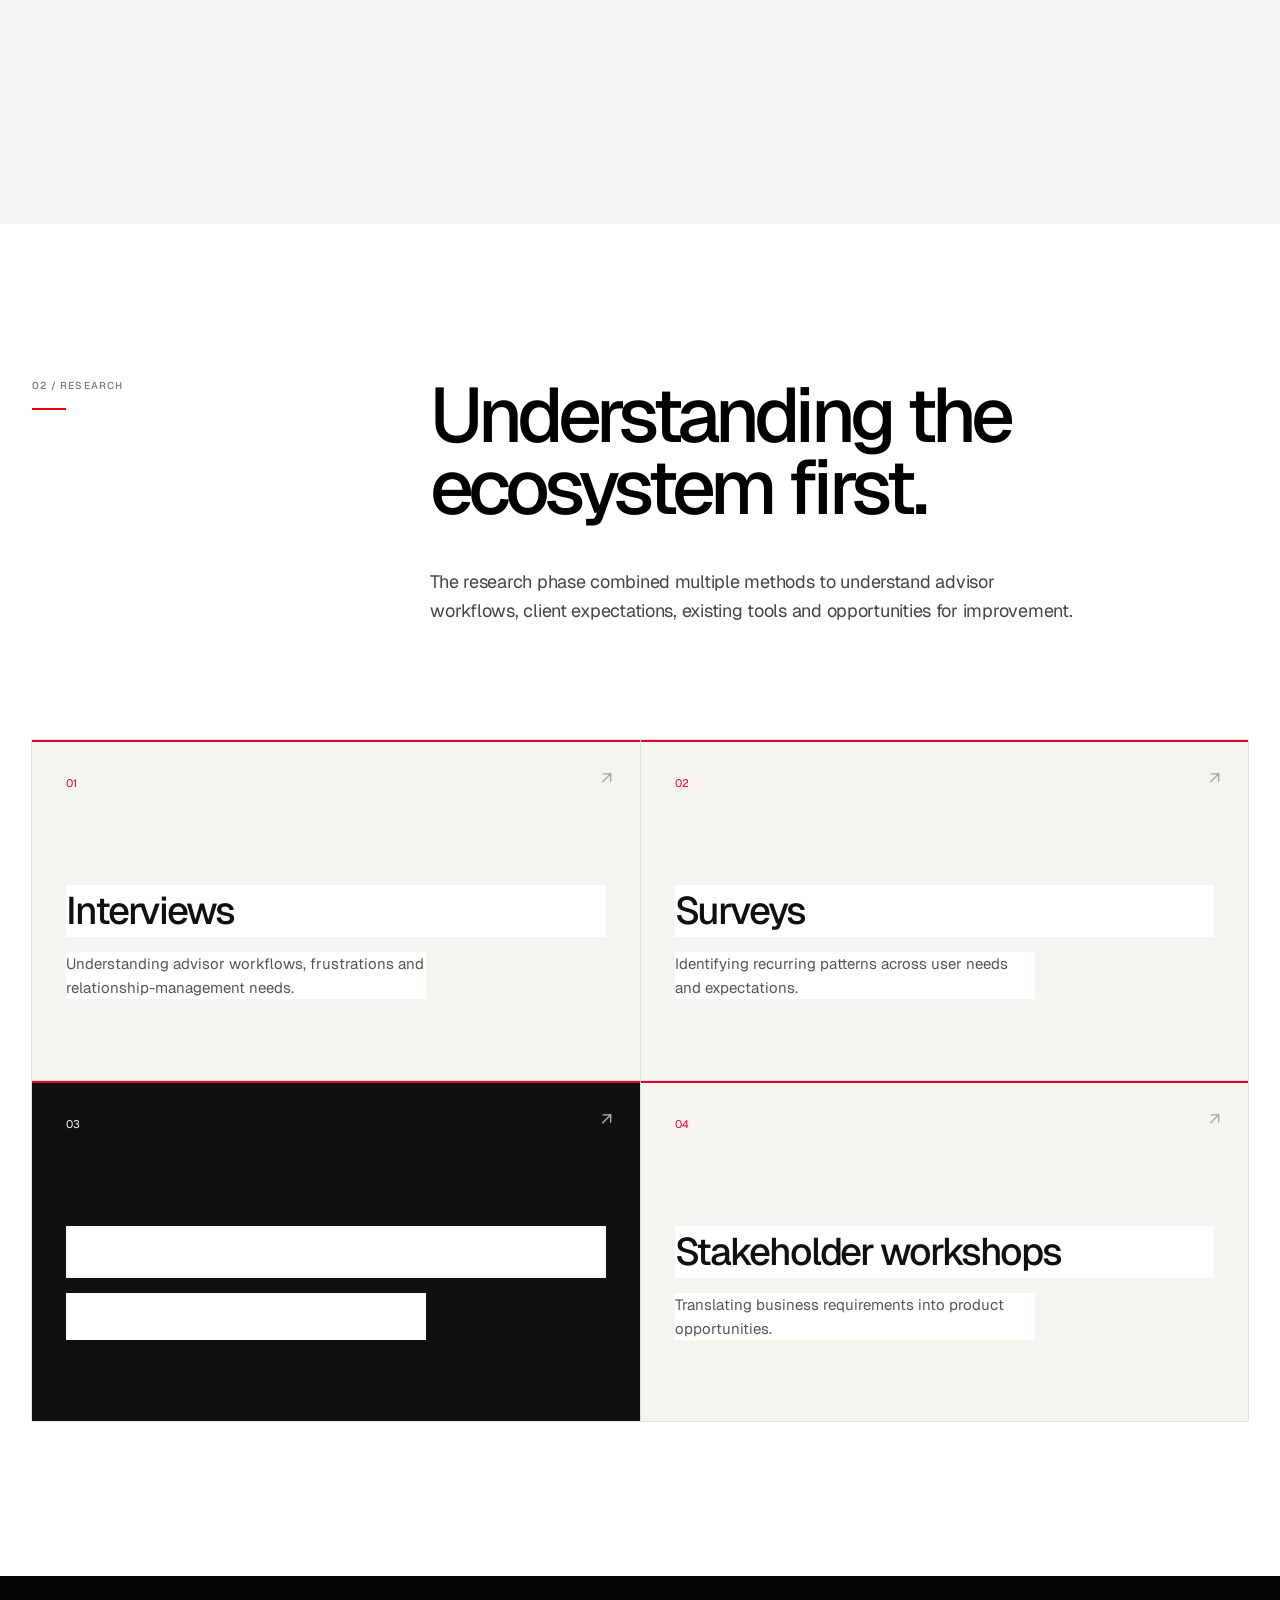
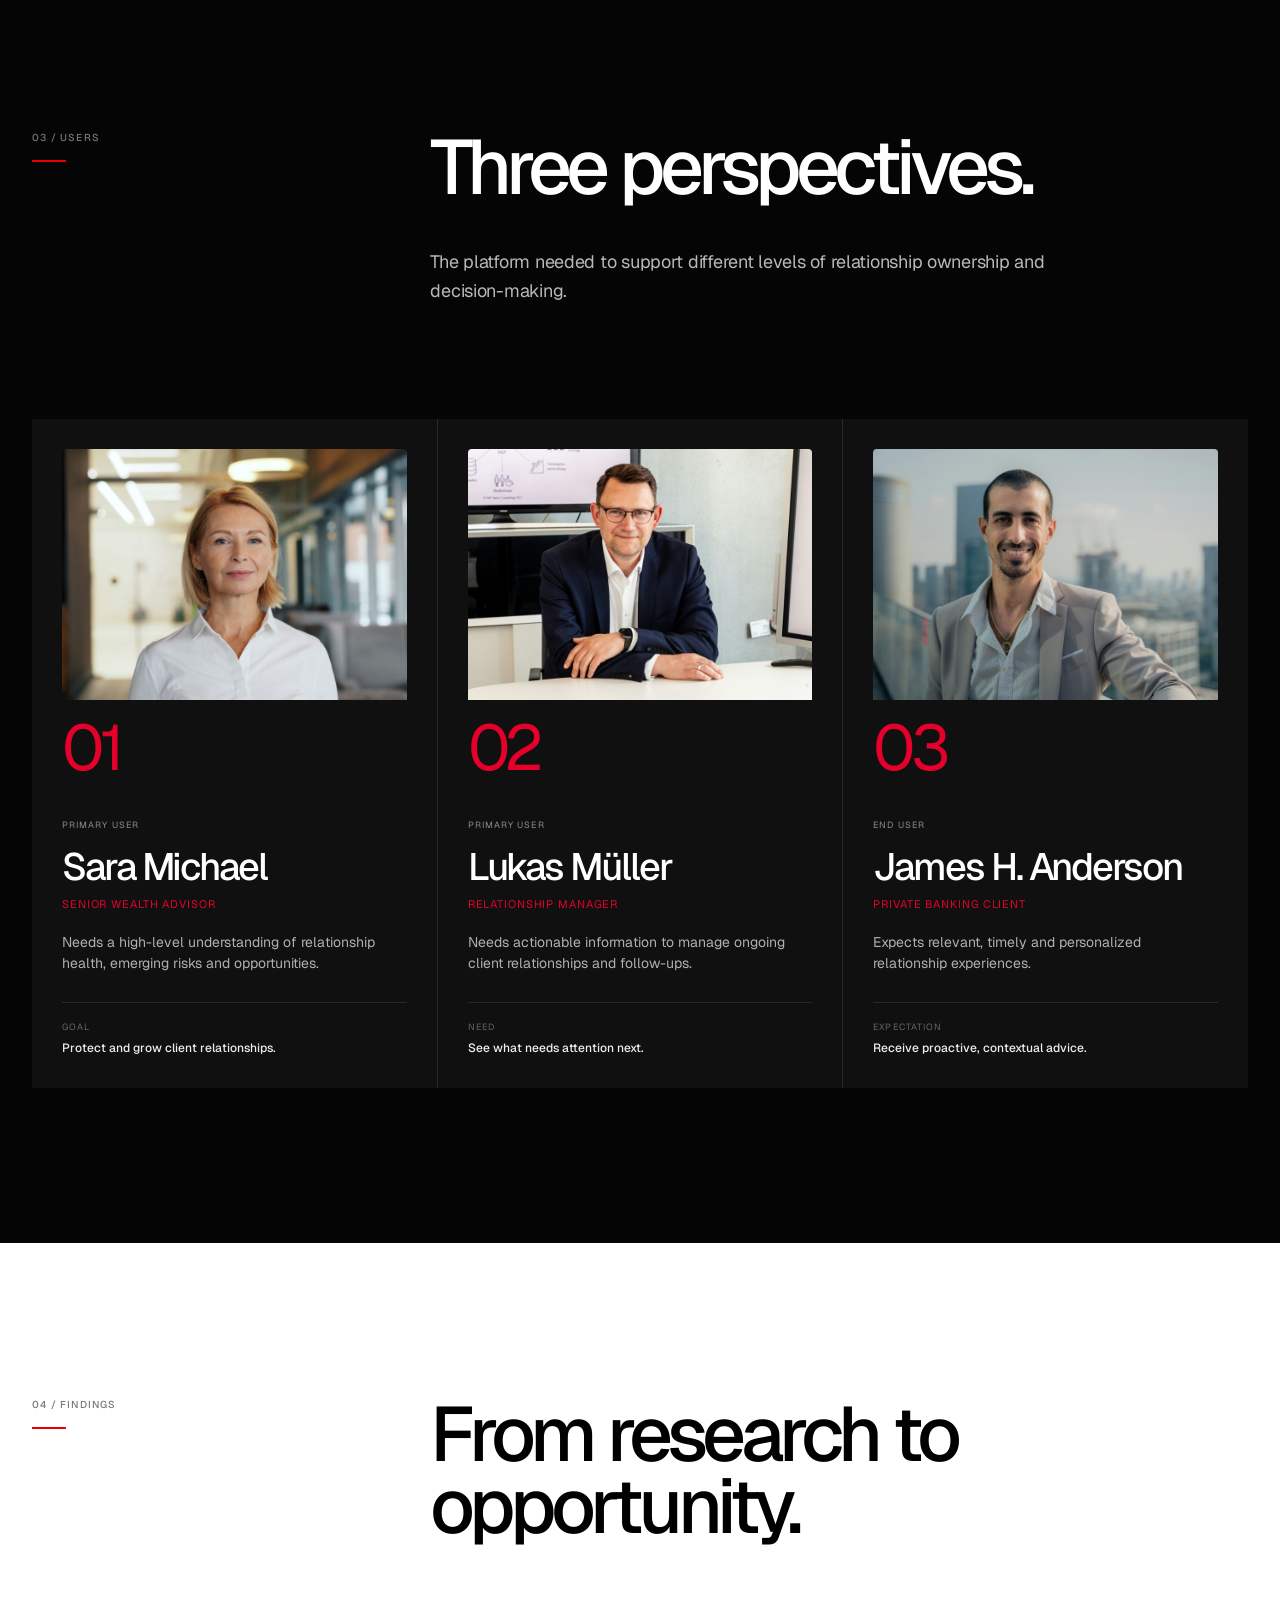
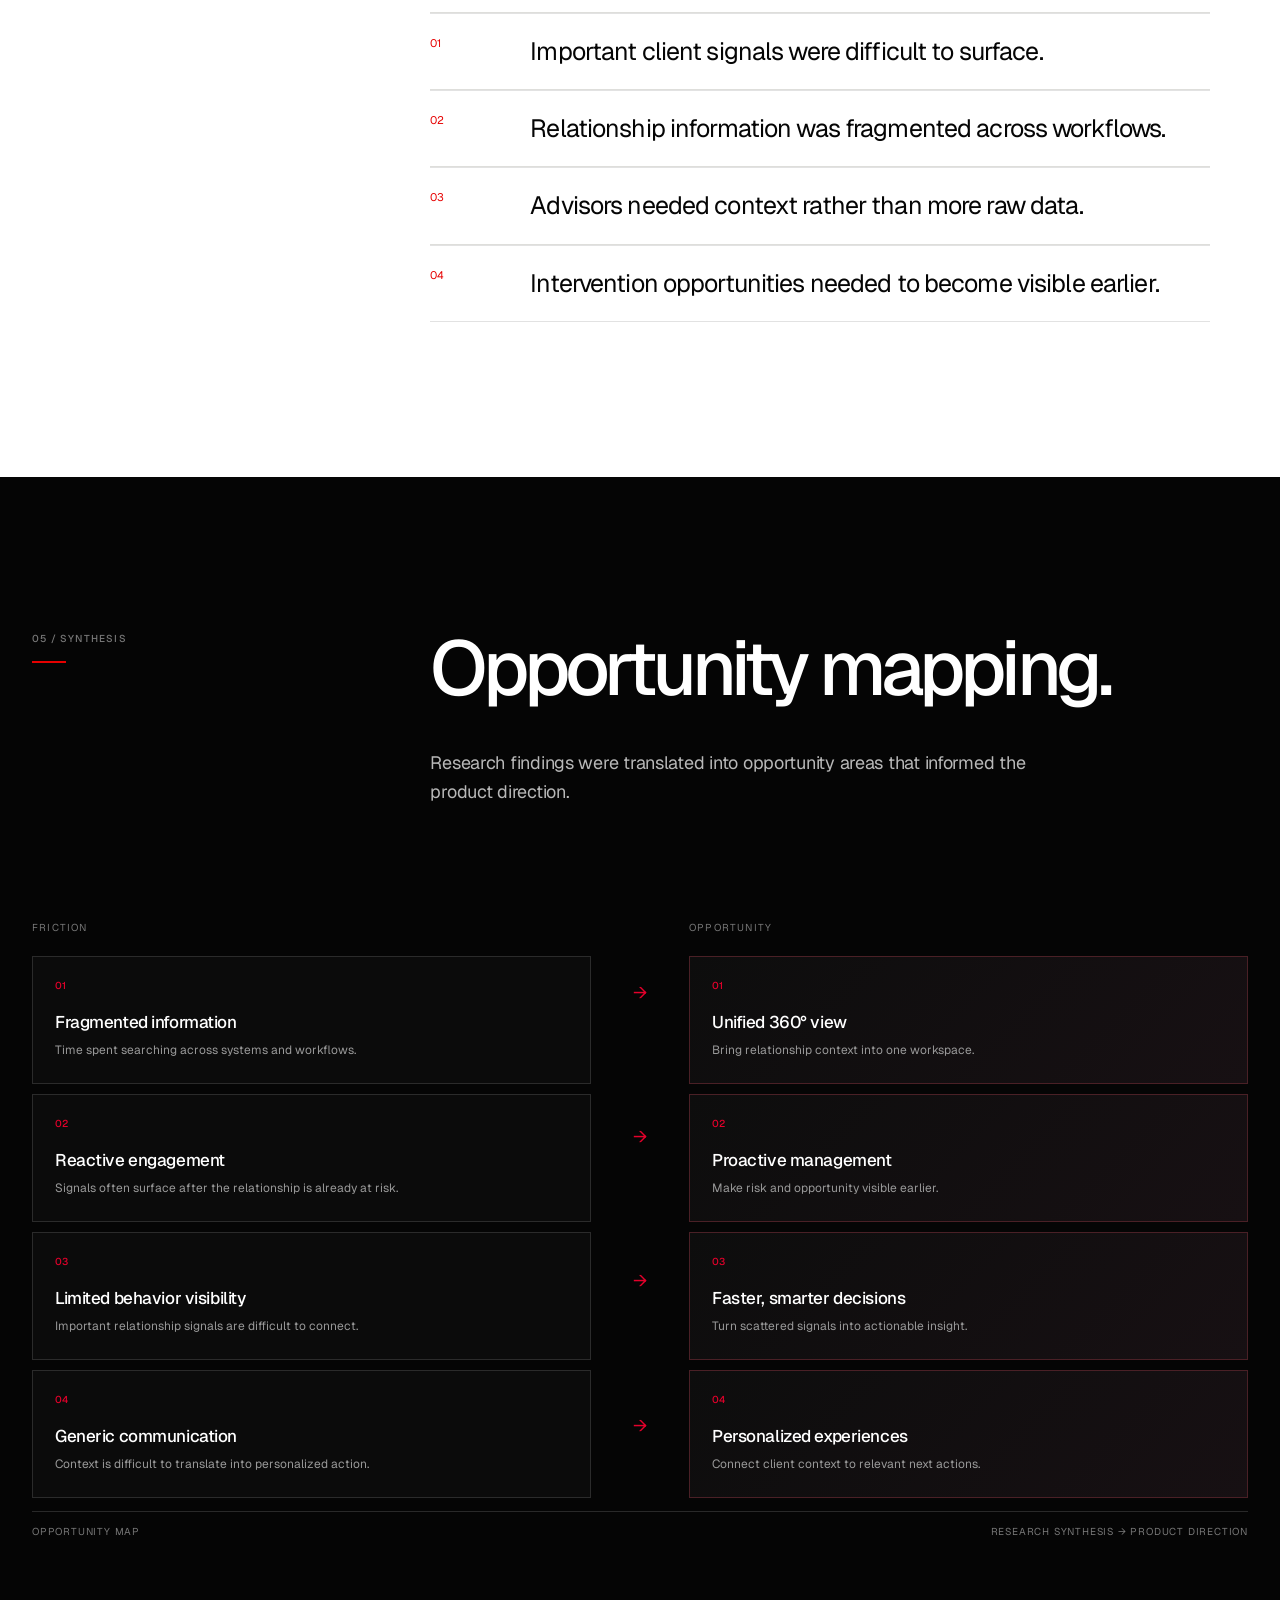
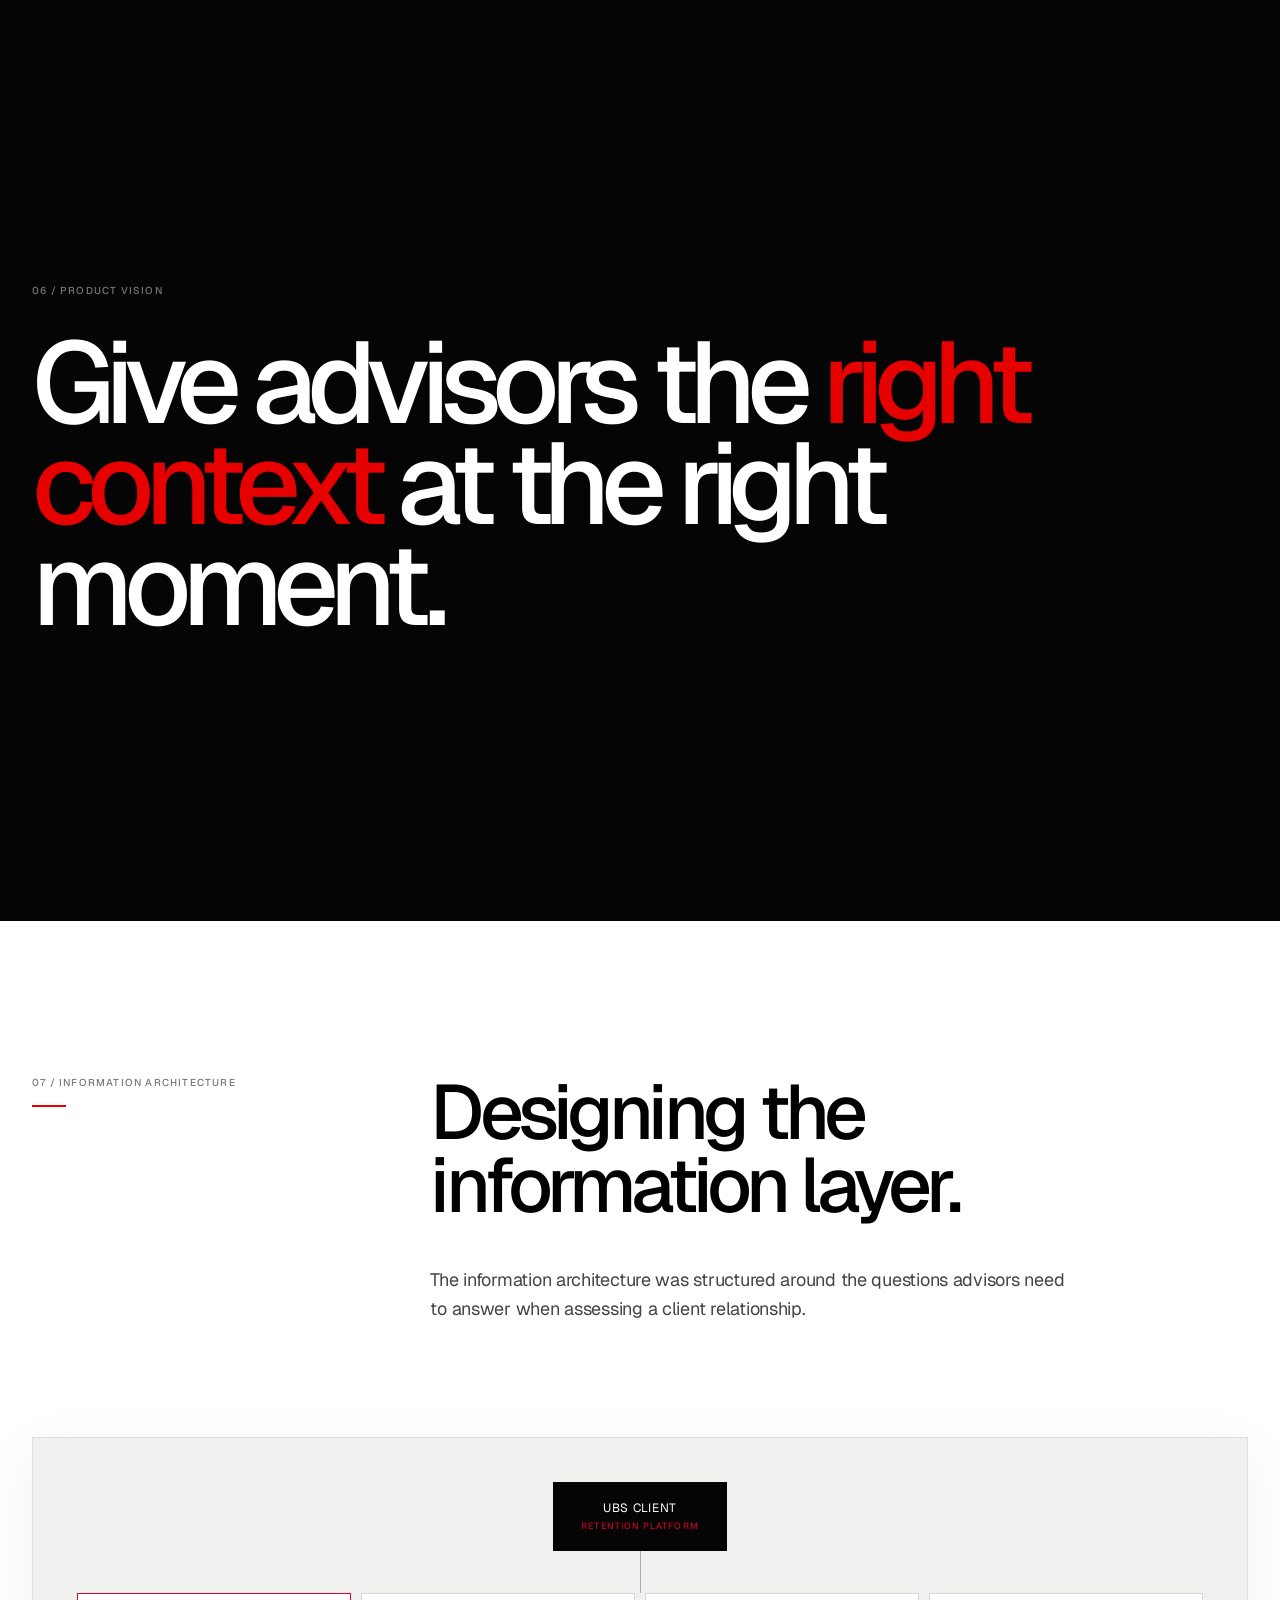
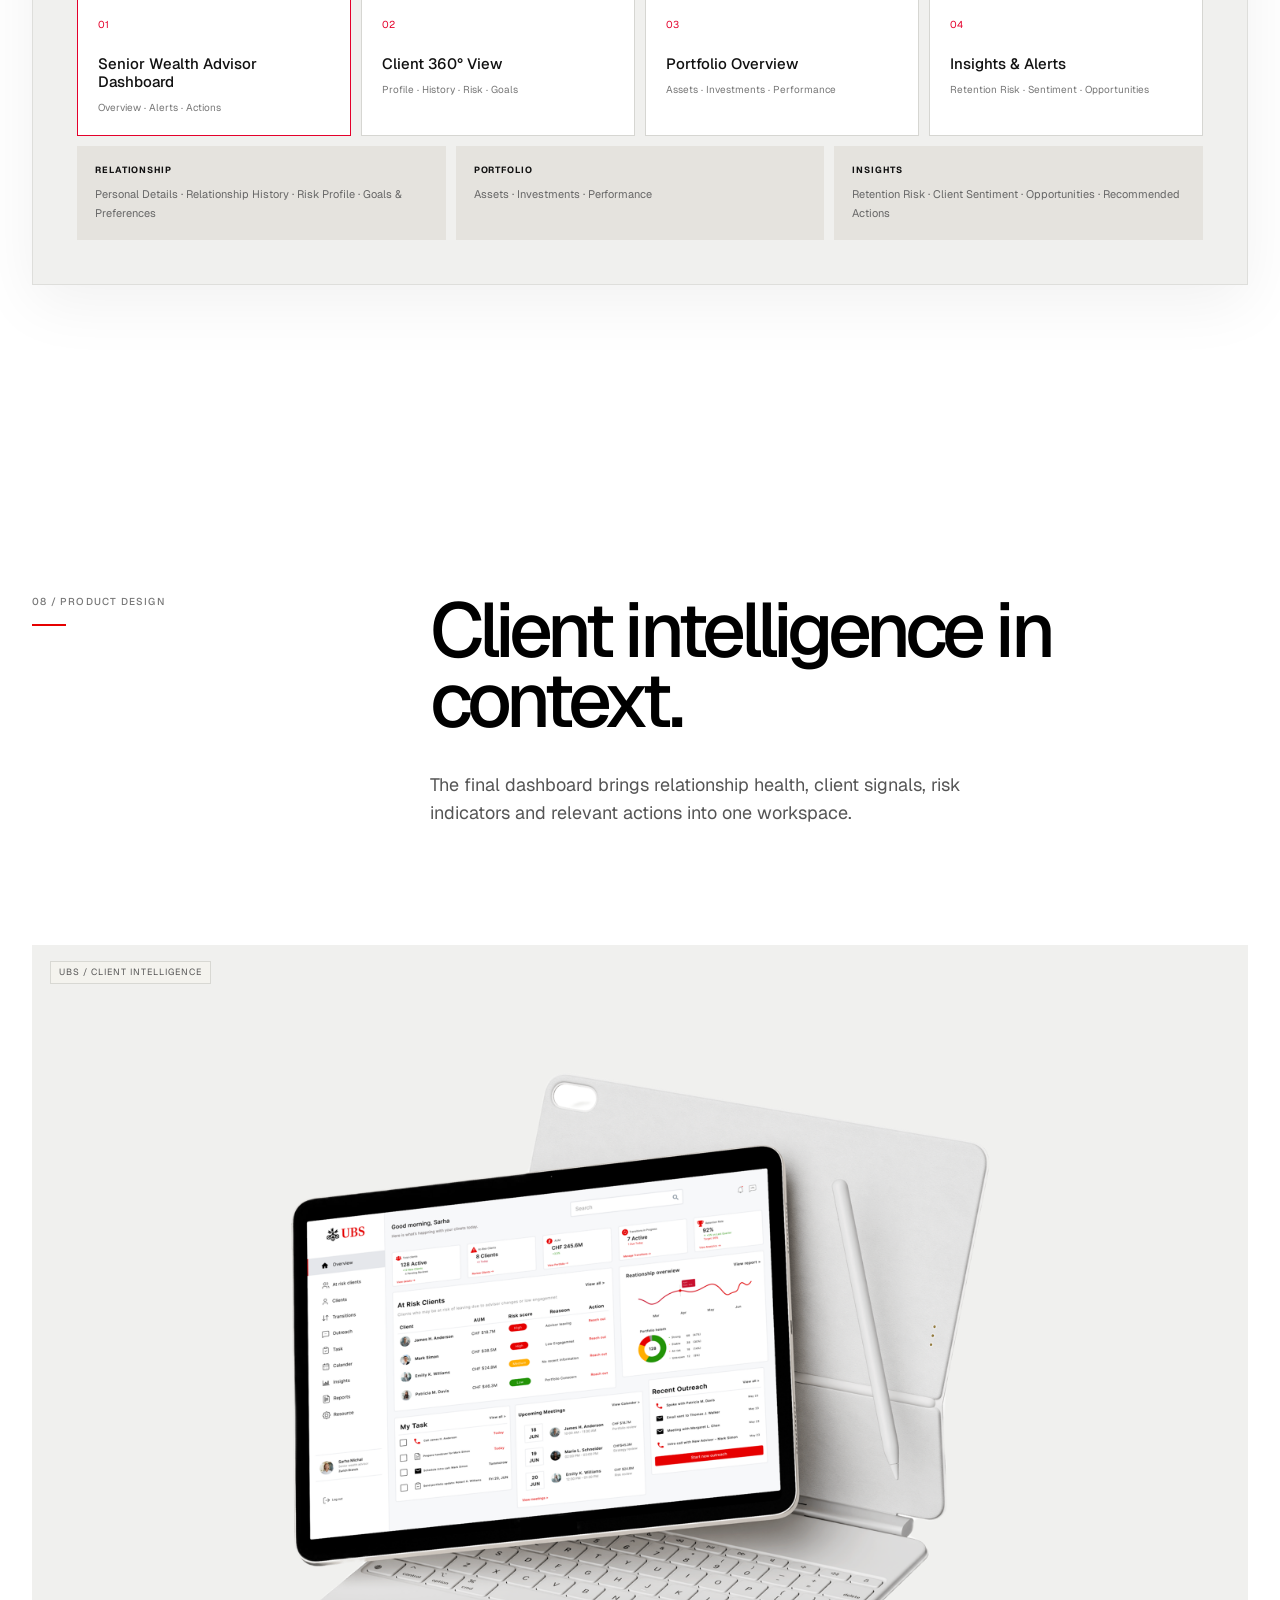
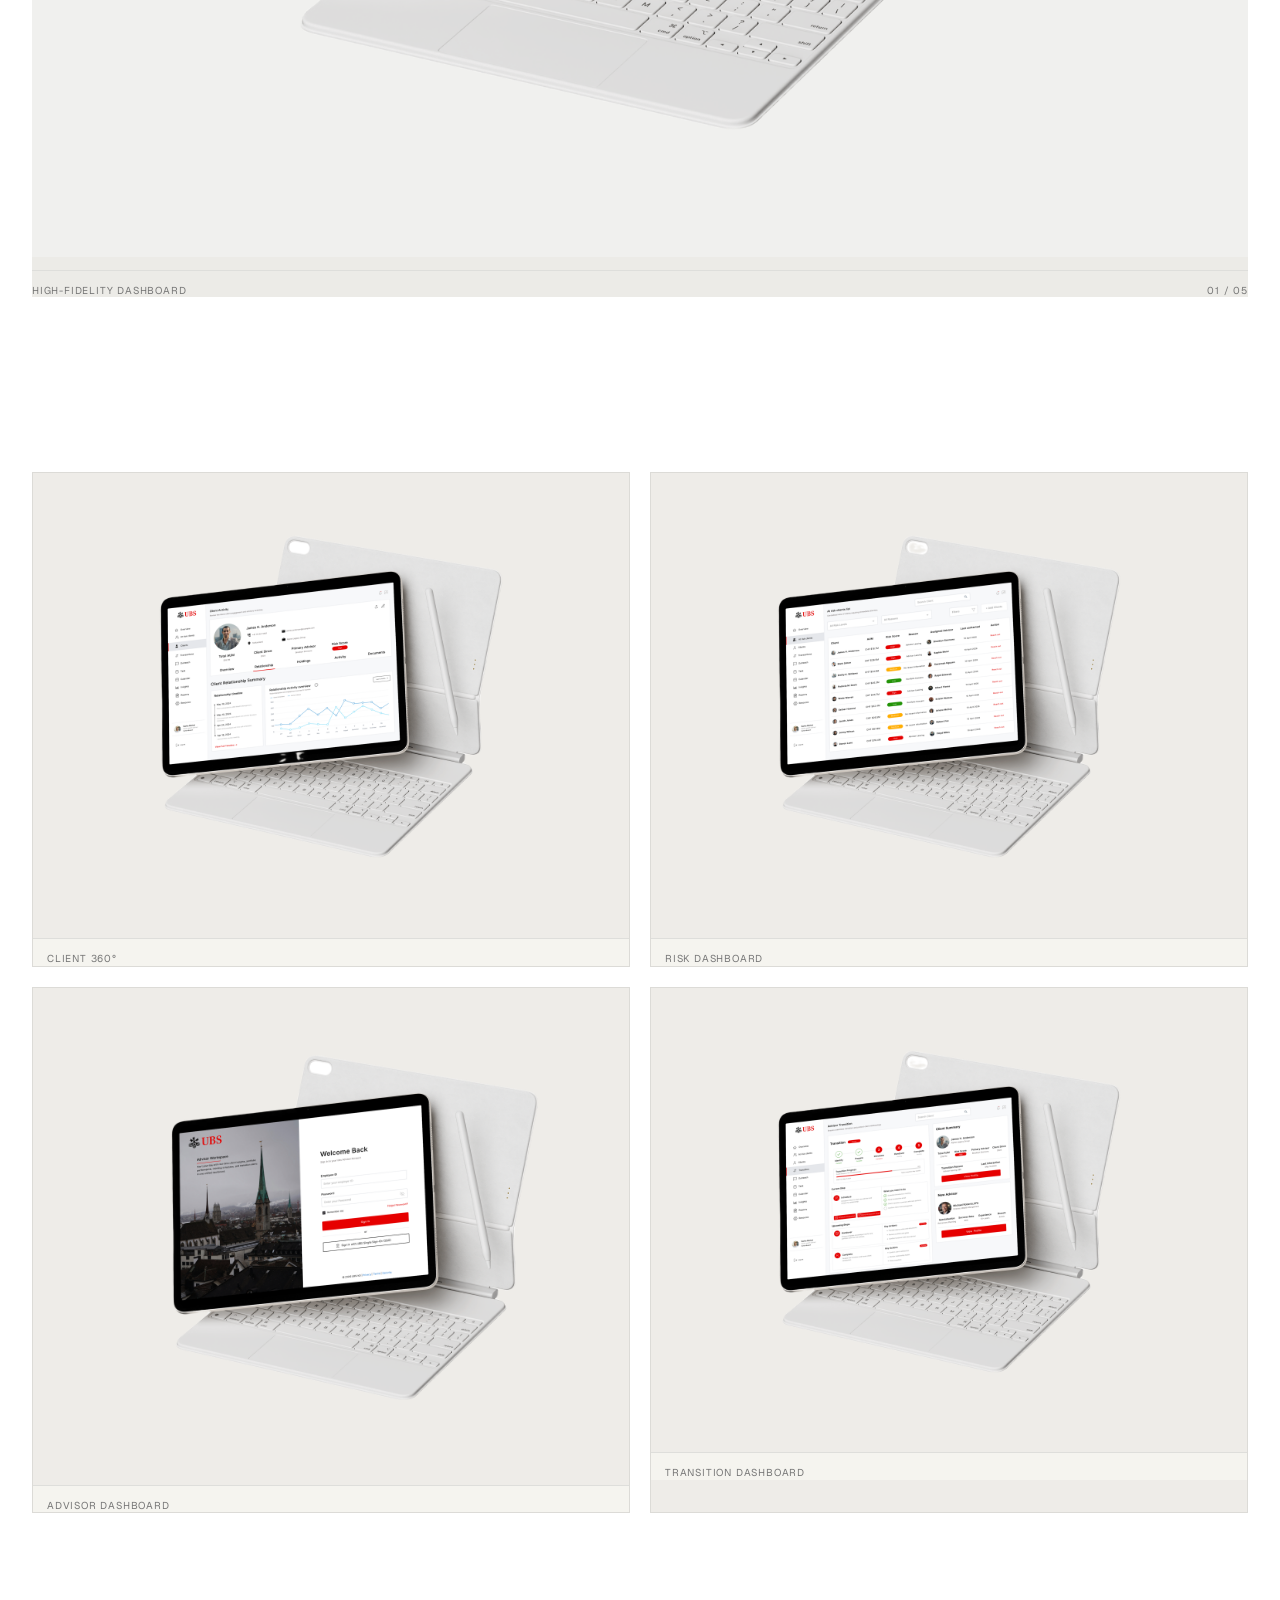
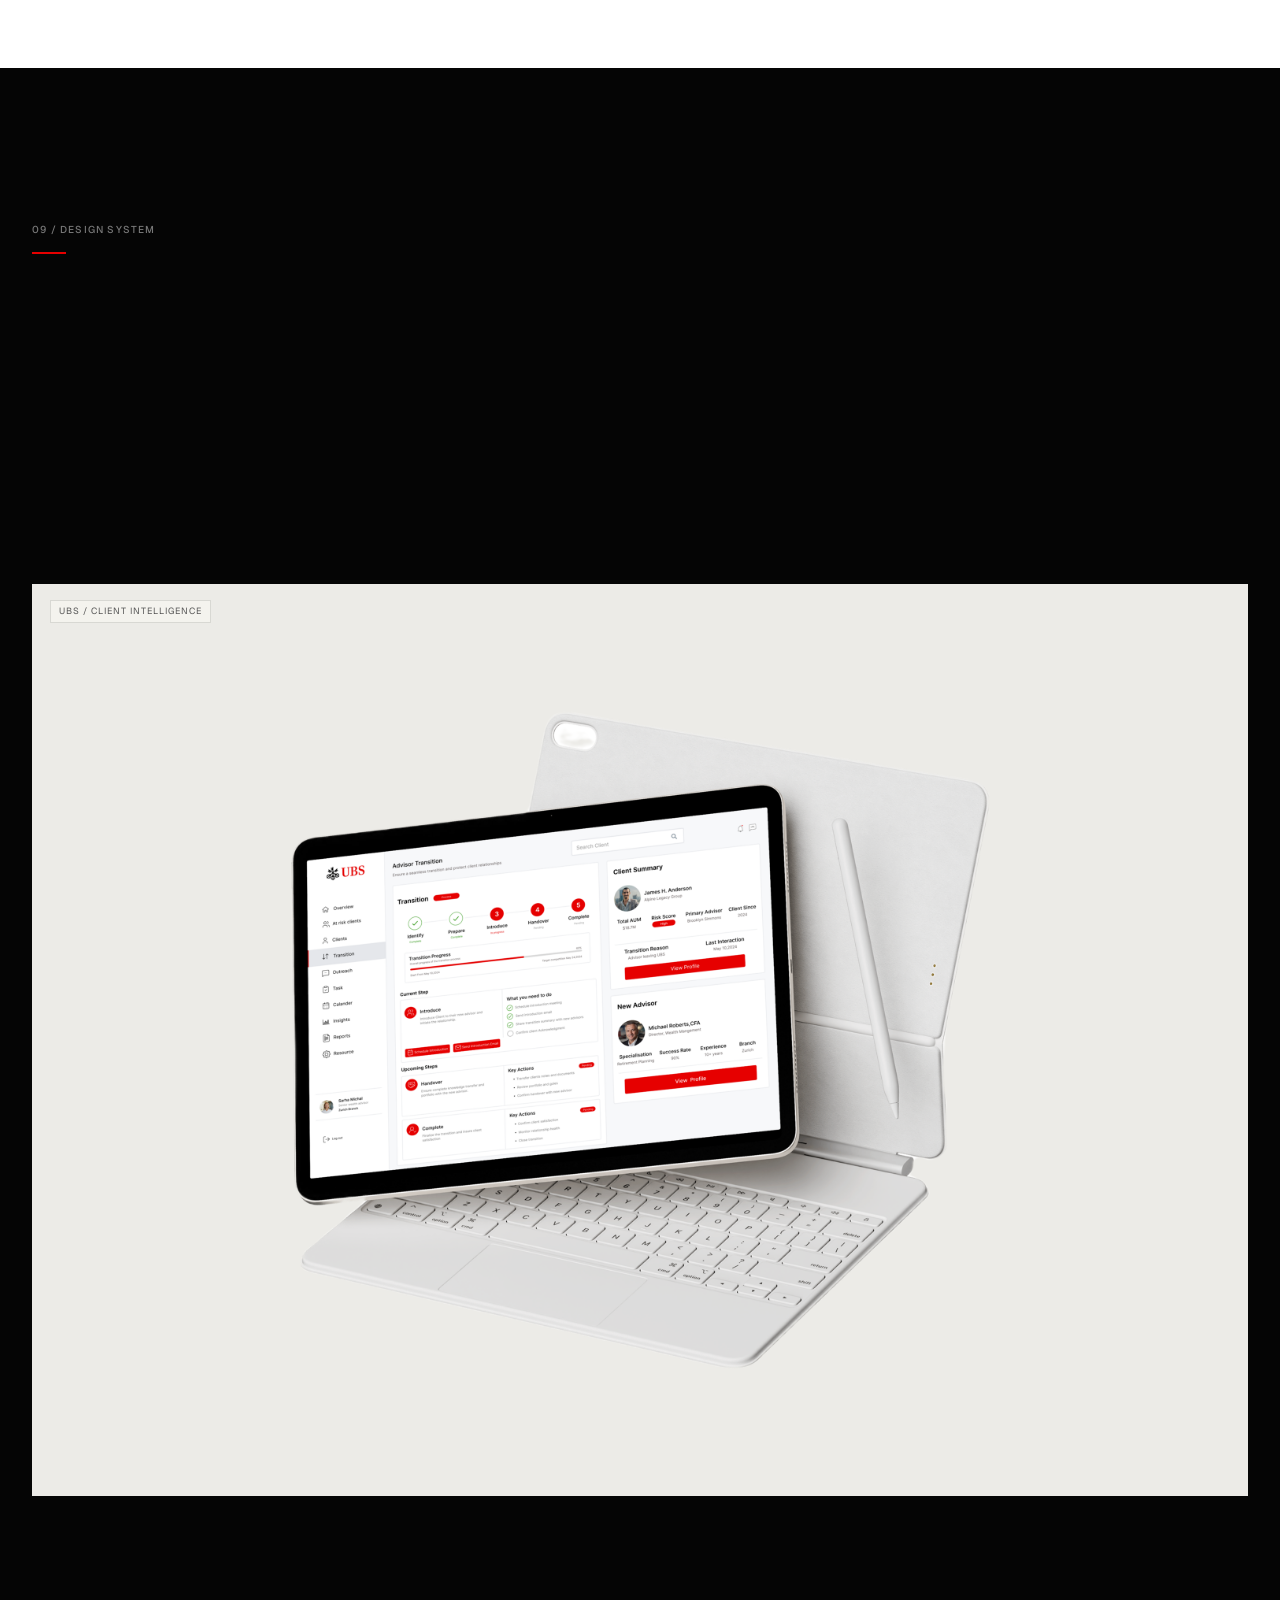
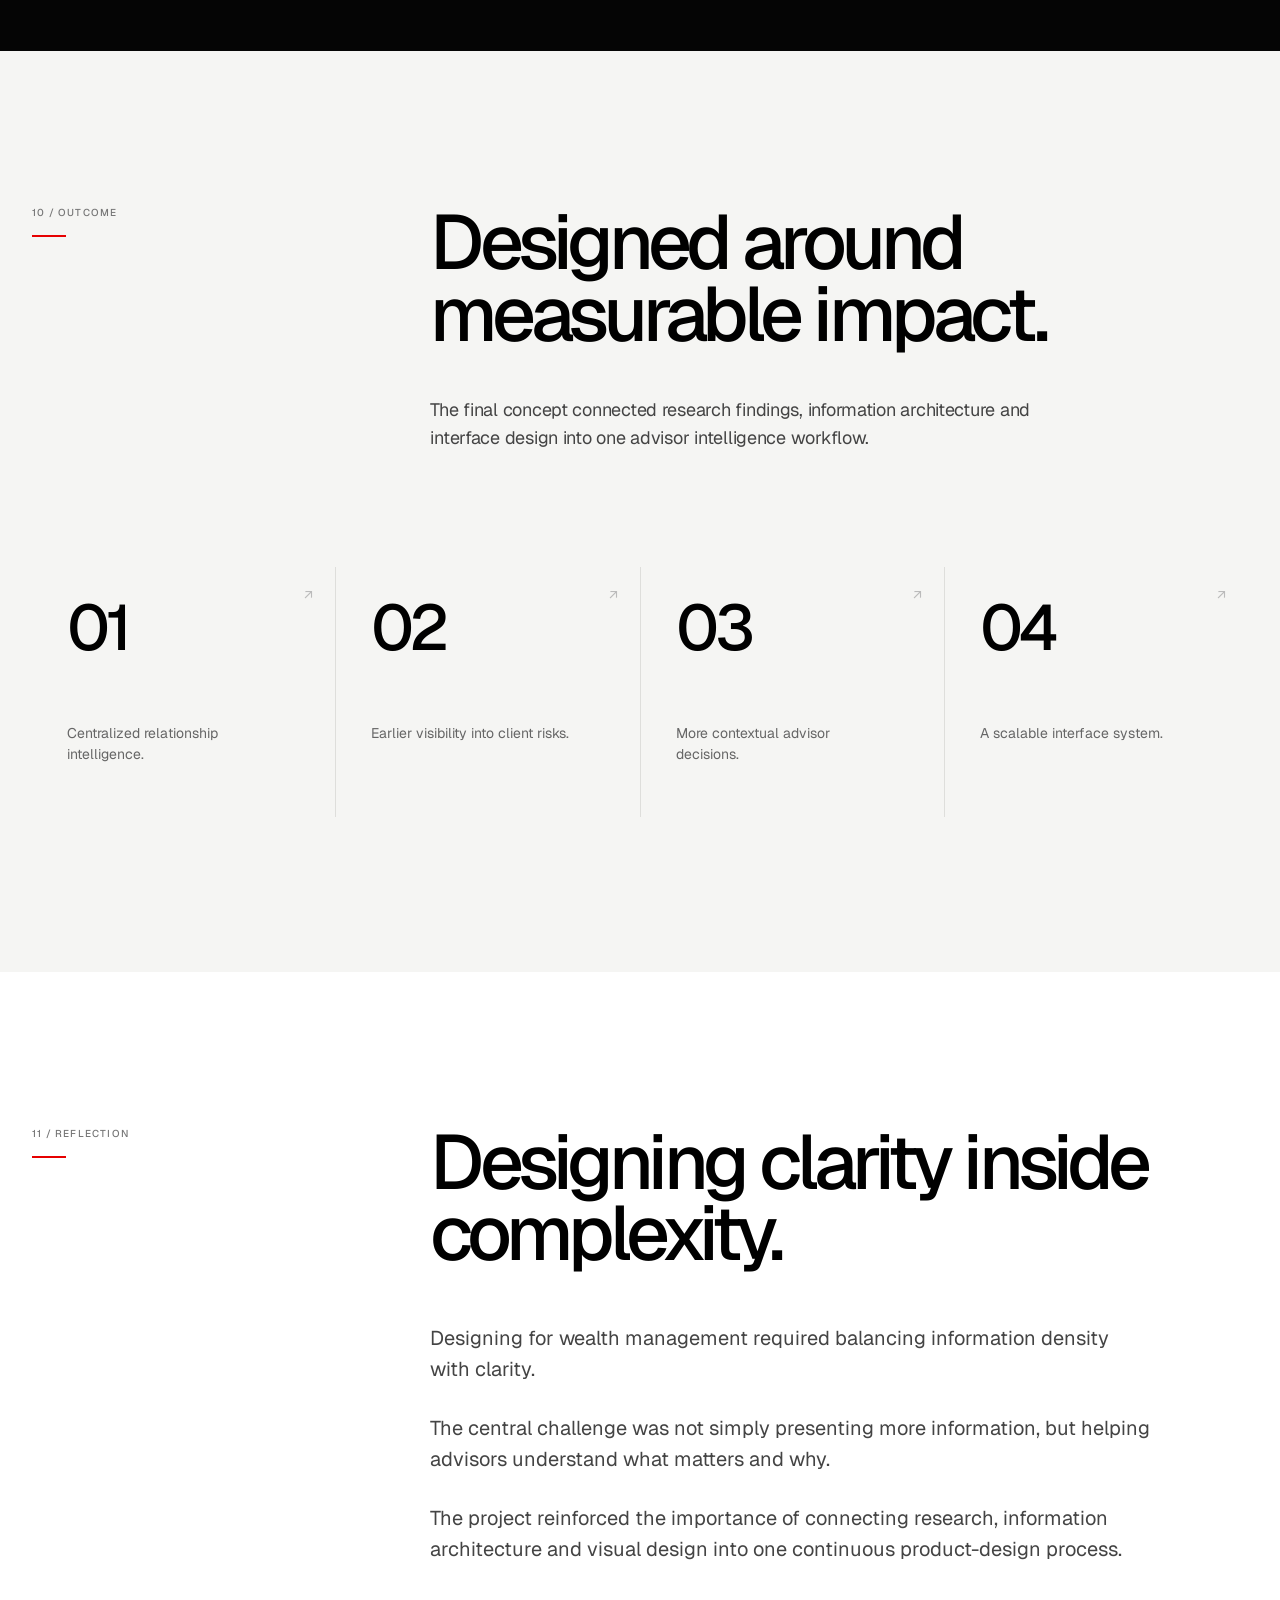
==== commit b4fac2d6: "Update UBS image mapping and persona visuals" ====
--- a/ubs.html
+++ b/ubs.html
@@ -66,7 +66,7 @@
 
           <div class="ubs-hero-image">
             <img
-              src="ubs%20img/Group%2017.png"
+              src="ubs%20img/Advisor%20Login.png"
               alt="UBS Client Intelligence Platform"
             />
           </div>
@@ -217,6 +217,7 @@
 
           <div class="ubs-personas">
             <article class="ubs-persona">
+              <div class="persona-image"><img src="ubs%20img/Sara%20Michael.png" alt="Sara Michael"></div>
               <div class="persona-number">01</div>
               <div class="persona-copy">
                 <small>PRIMARY USER</small>
@@ -228,6 +229,7 @@
             </article>
 
             <article class="ubs-persona">
+              <div class="persona-image"><img src="ubs%20img/Lukas%20M%C3%BCller.png" alt="Lukas Müller"></div>
               <div class="persona-number">02</div>
               <div class="persona-copy">
                 <small>PRIMARY USER</small>
@@ -239,6 +241,7 @@
             </article>
 
             <article class="ubs-persona">
+              <div class="persona-image"><img src="ubs%20img/James%20H.%20Anderson.png" alt="James H. Anderson"></div>
               <div class="persona-number">03</div>
               <div class="persona-copy">
                 <small>END USER</small>
@@ -408,7 +411,7 @@
 
           <figure class="ubs-product-image">
             <img
-              src="ubs%20img/Image.png"
+              src="ubs%20img/High-Fidelity%20Dashboard.png"
               alt="UBS high fidelity dashboard"
             />
 
@@ -429,7 +432,7 @@
           <div class="ubs-screen-grid">
             <figure>
               <img
-                src="ubs%20img/Image-1.png"
+                src="ubs%20img/Client%20360%C2%B0%20Profile.png"
                 alt="UBS Client 360 profile"
               />
 
@@ -438,7 +441,7 @@
 
             <figure>
               <img
-                src="ubs%20img/Image-2.png"
+                src="ubs%20img/Risk%20Client%20Dashboard.png"
                 alt="UBS risk dashboard"
               />
 
@@ -449,7 +452,7 @@
           <div class="ubs-screen-grid">
             <figure>
               <img
-                src="ubs%20img/ipad-air-mockup-13-inch-with-magic-keyboard%20(2)%201.png"
+                src="ubs%20img/Advisor%20Login.png"
                 alt="UBS advisor dashboard"
               />
 
@@ -458,7 +461,7 @@
 
             <figure>
               <img
-                src="ubs%20img/ipad-air-mockup-13-inch-with-magic-keyboard%20(4)%202.png"
+                src="ubs%20img/Transition%20Dashboard.png"
                 alt="UBS transition dashboard"
               />
 
--- a/ubs.css
+++ b/ubs.css
@@ -531,7 +531,7 @@
 
   margin: 0;
 
-  color: #777;
+  color: #ffffff;
 
   font-size: 14px;
 
@@ -1871,3 +1871,78 @@
   .ubs-large-image::before { display: none; }
   .ubs-research-grid article { min-height: 230px; }
 }
+
+
+/* =========================================================
+   FINAL RESEARCH + PERSONA CLEANUP
+========================================================= */
+
+/* Research methods: restrained UBS palette */
+.ubs-research-grid article {
+  background: #f5f4ef !important;
+  color: #101010 !important;
+  border-top: 2px solid transparent;
+}
+
+.ubs-research-grid article:nth-child(1),
+.ubs-research-grid article:nth-child(2),
+.ubs-research-grid article:nth-child(3),
+.ubs-research-grid article:nth-child(4) {
+  border-top-color: #e4002b;
+}
+
+.ubs-research-grid article span {
+  color: #e4002b !important;
+}
+
+.ubs-research-grid article h3 {
+  color: #101010 !important;
+}
+
+.ubs-research-grid article p {
+  color: #555 !important;
+}
+
+.ubs-research-grid article:hover {
+  background: #e4002b !important;
+  color: #fff !important;
+}
+
+.ubs-research-grid article:hover span,
+.ubs-research-grid article:hover h3,
+.ubs-research-grid article:hover p {
+  color: #fff !important;
+}
+
+/* Competitive analysis — black variant */
+.ubs-research-grid article:nth-child(3) {
+  background: #101010 !important;
+  color: #fff !important;
+}
+
+.ubs-research-grid article:nth-child(3) span,
+.ubs-research-grid article:nth-child(3) h3,
+.ubs-research-grid article:nth-child(3) p {
+  color: #fff !important;
+}
+
+/* Personas: no placeholder/interface imagery */
+.ubs-persona {
+  min-height: 390px;
+}
+
+.persona-copy {
+  margin-top: 28px;
+}
+
+@media (max-width: 900px) {
+  .ubs-persona {
+    min-height: 330px;
+  }
+}
+
+@media (max-width: 600px) {
+  .ubs-persona {
+    min-height: 300px;
+  }
+}
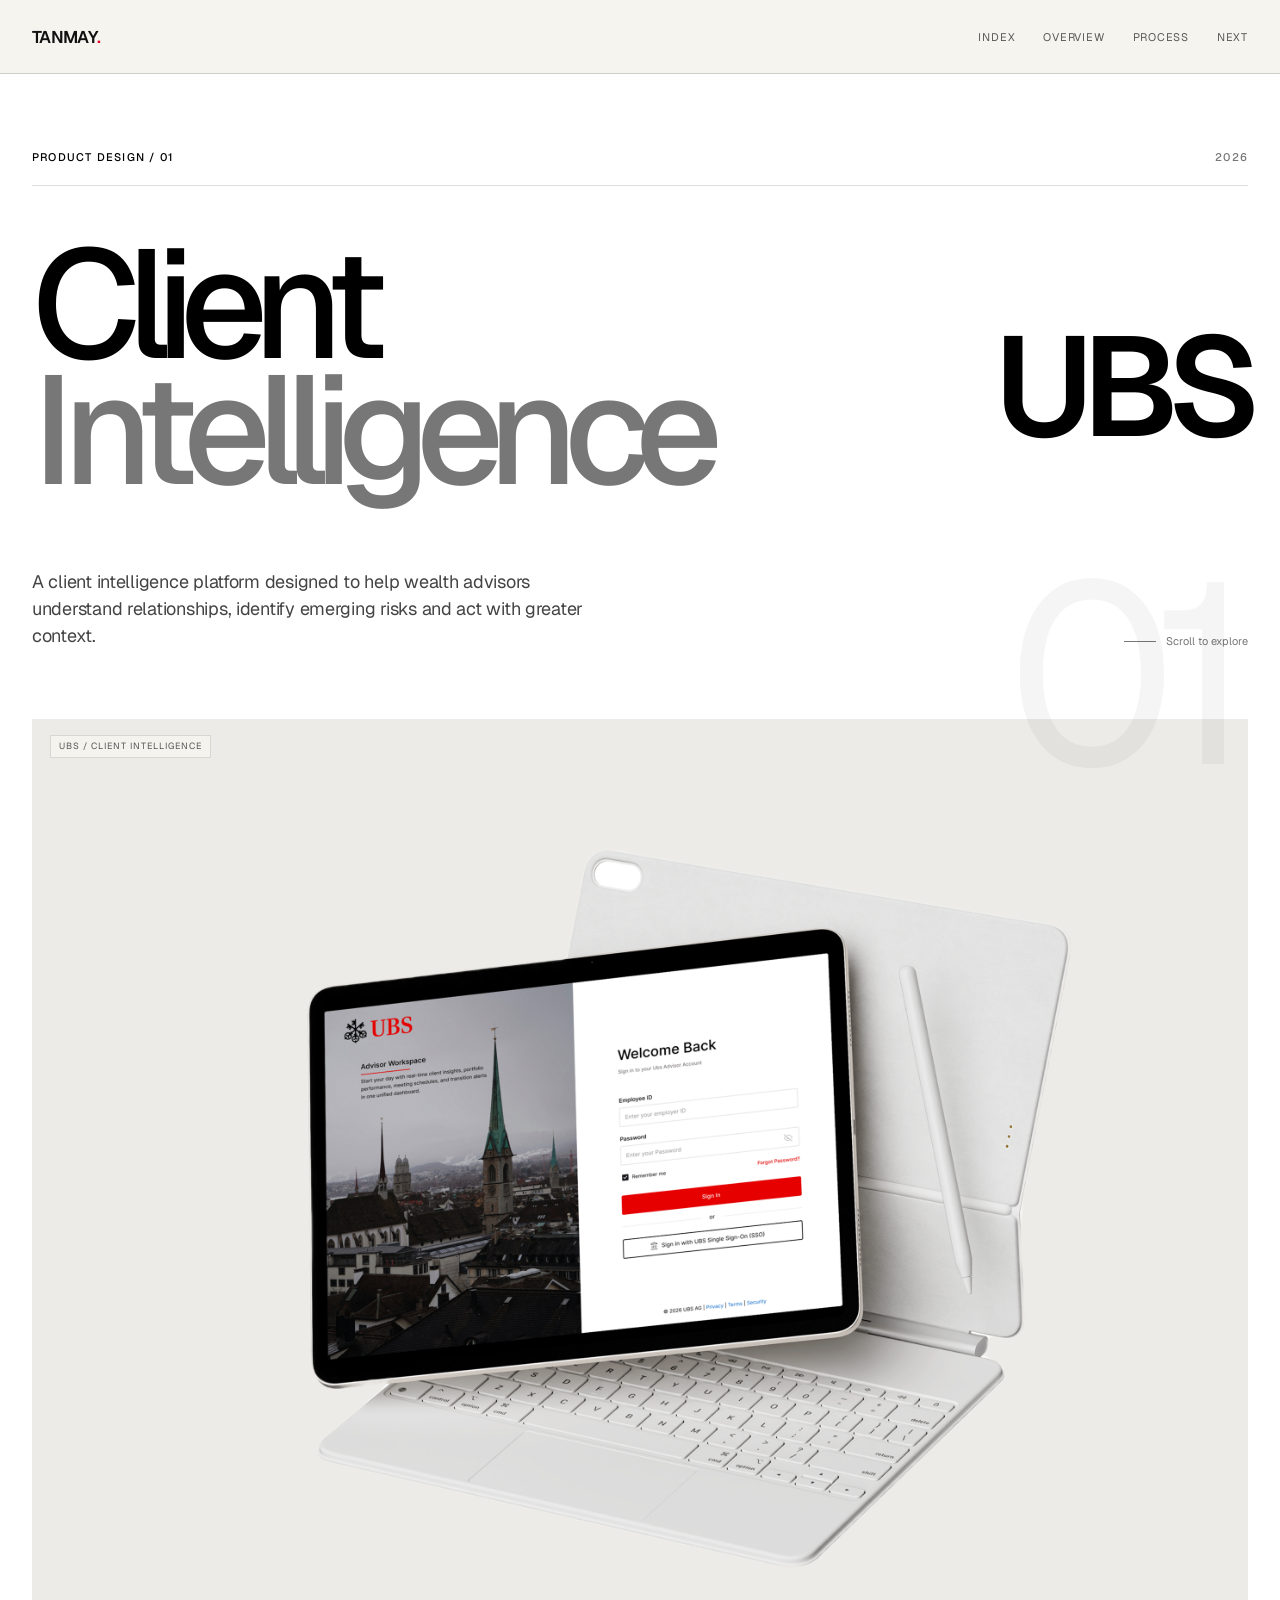
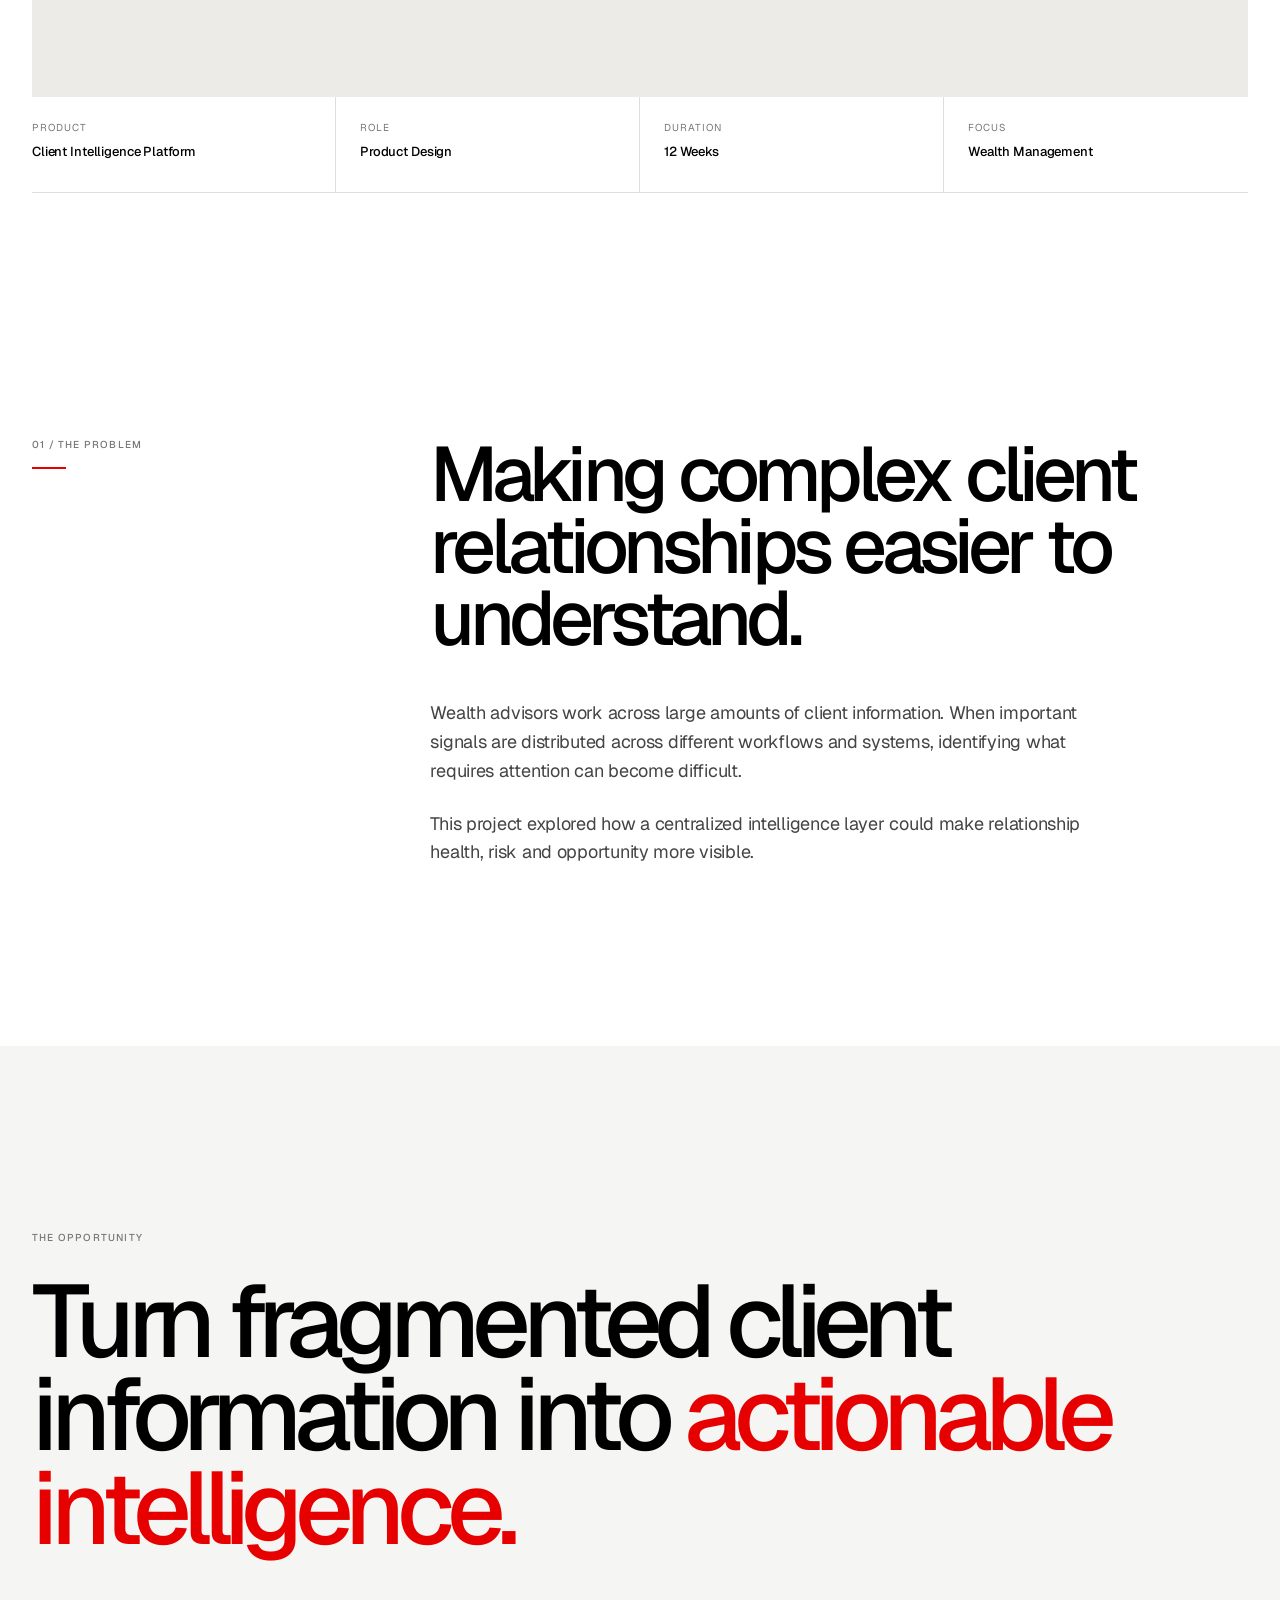
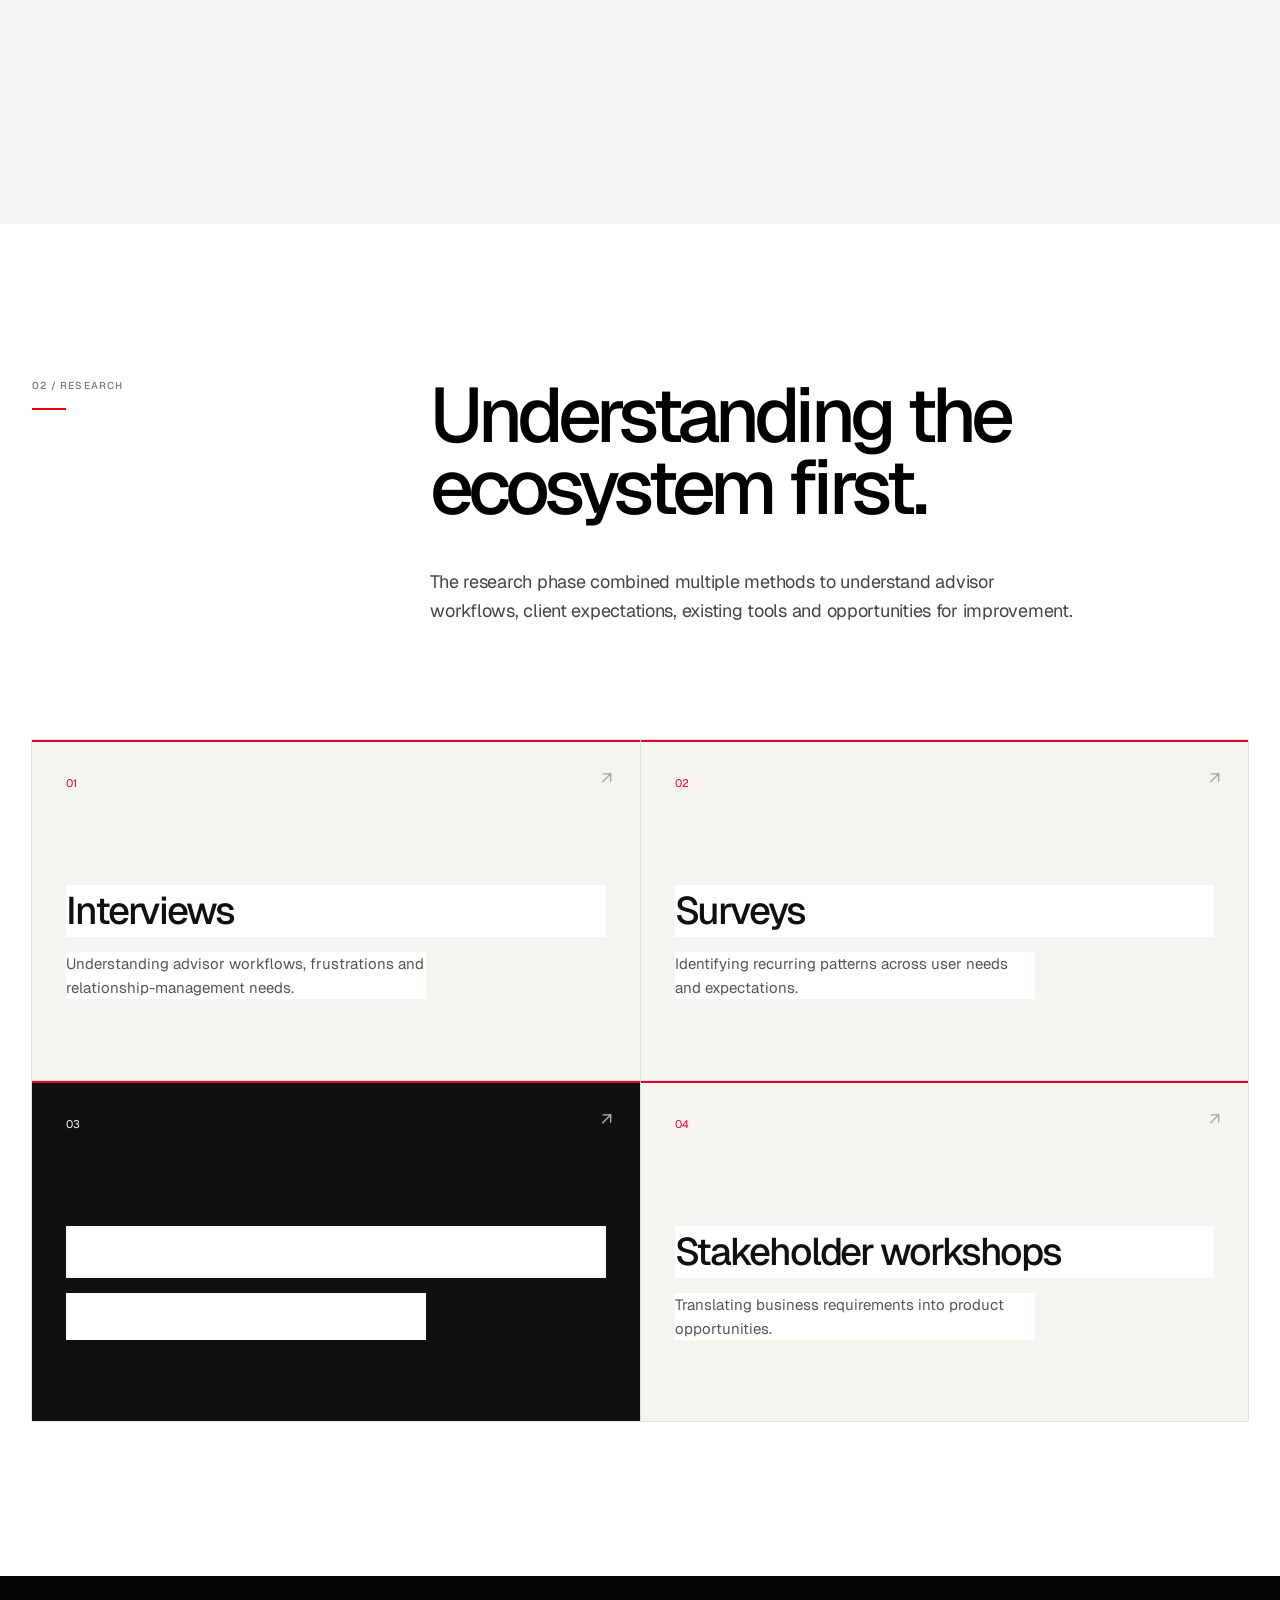
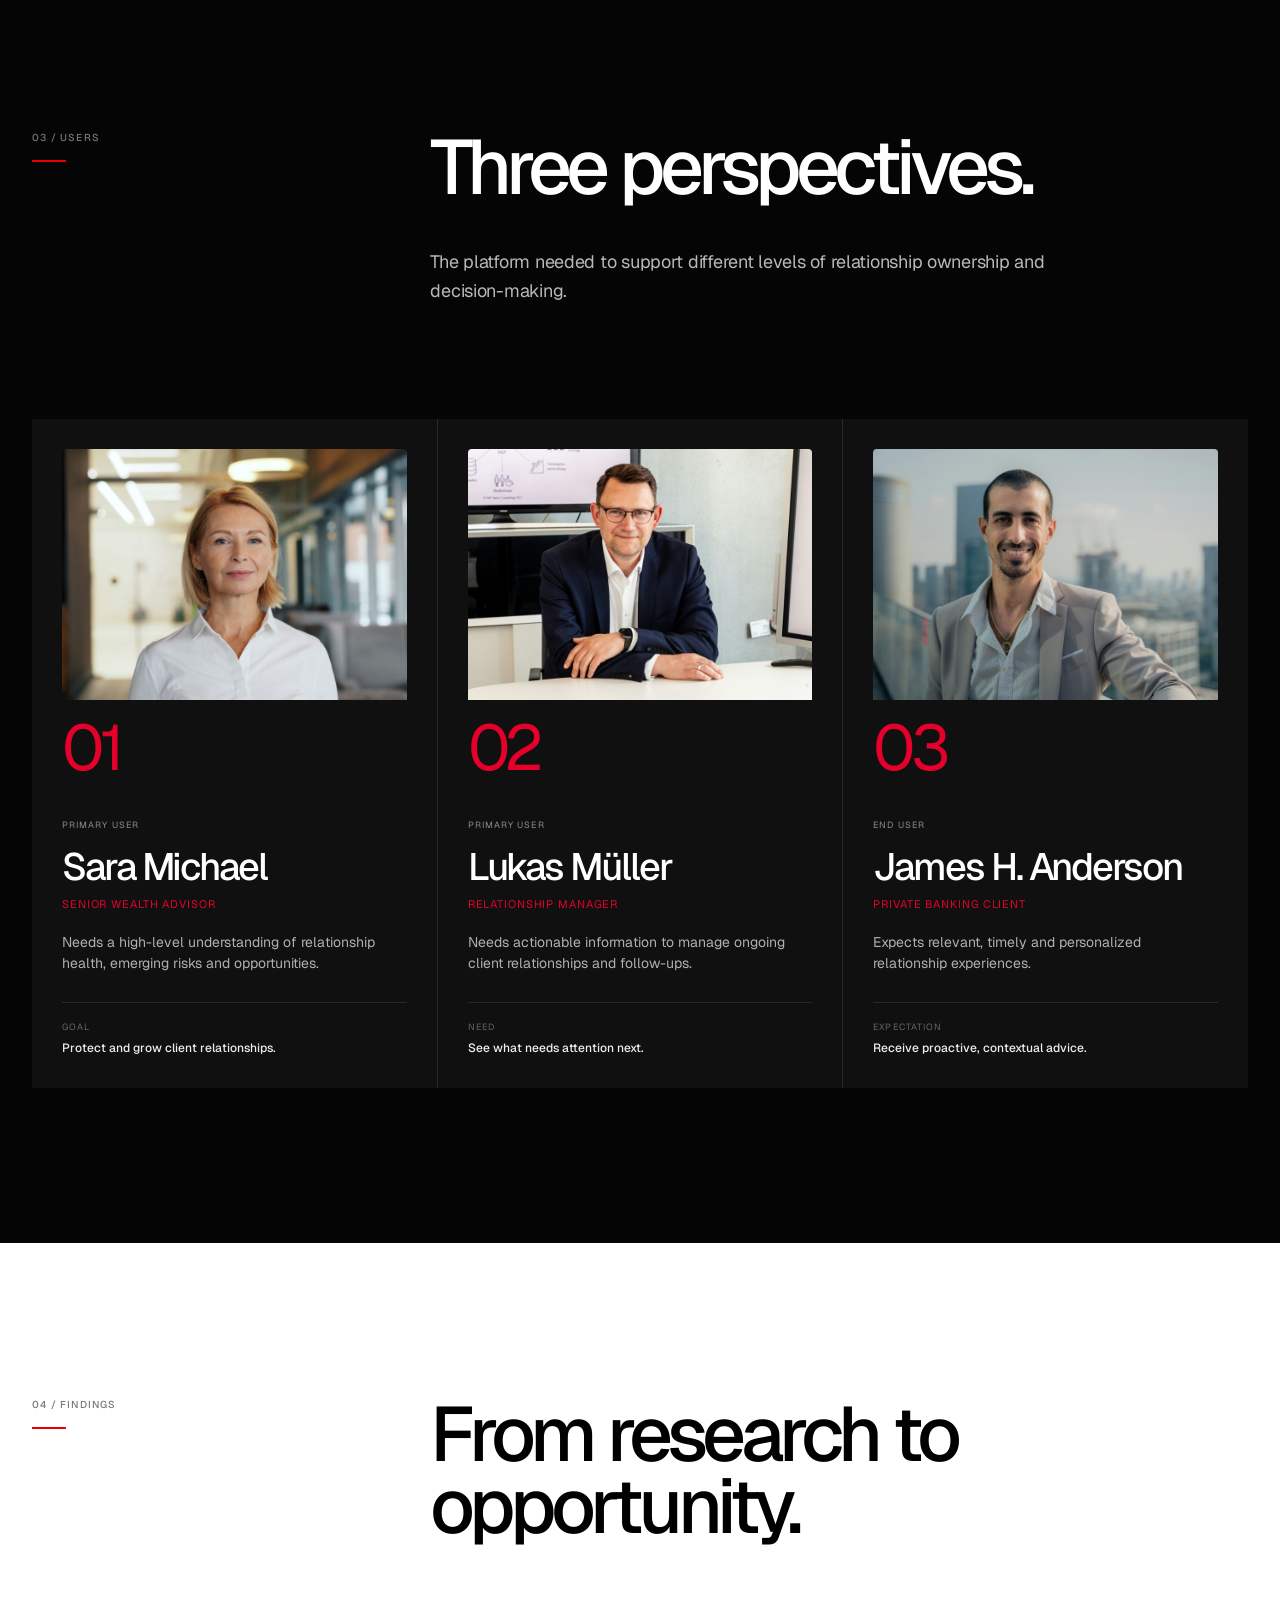
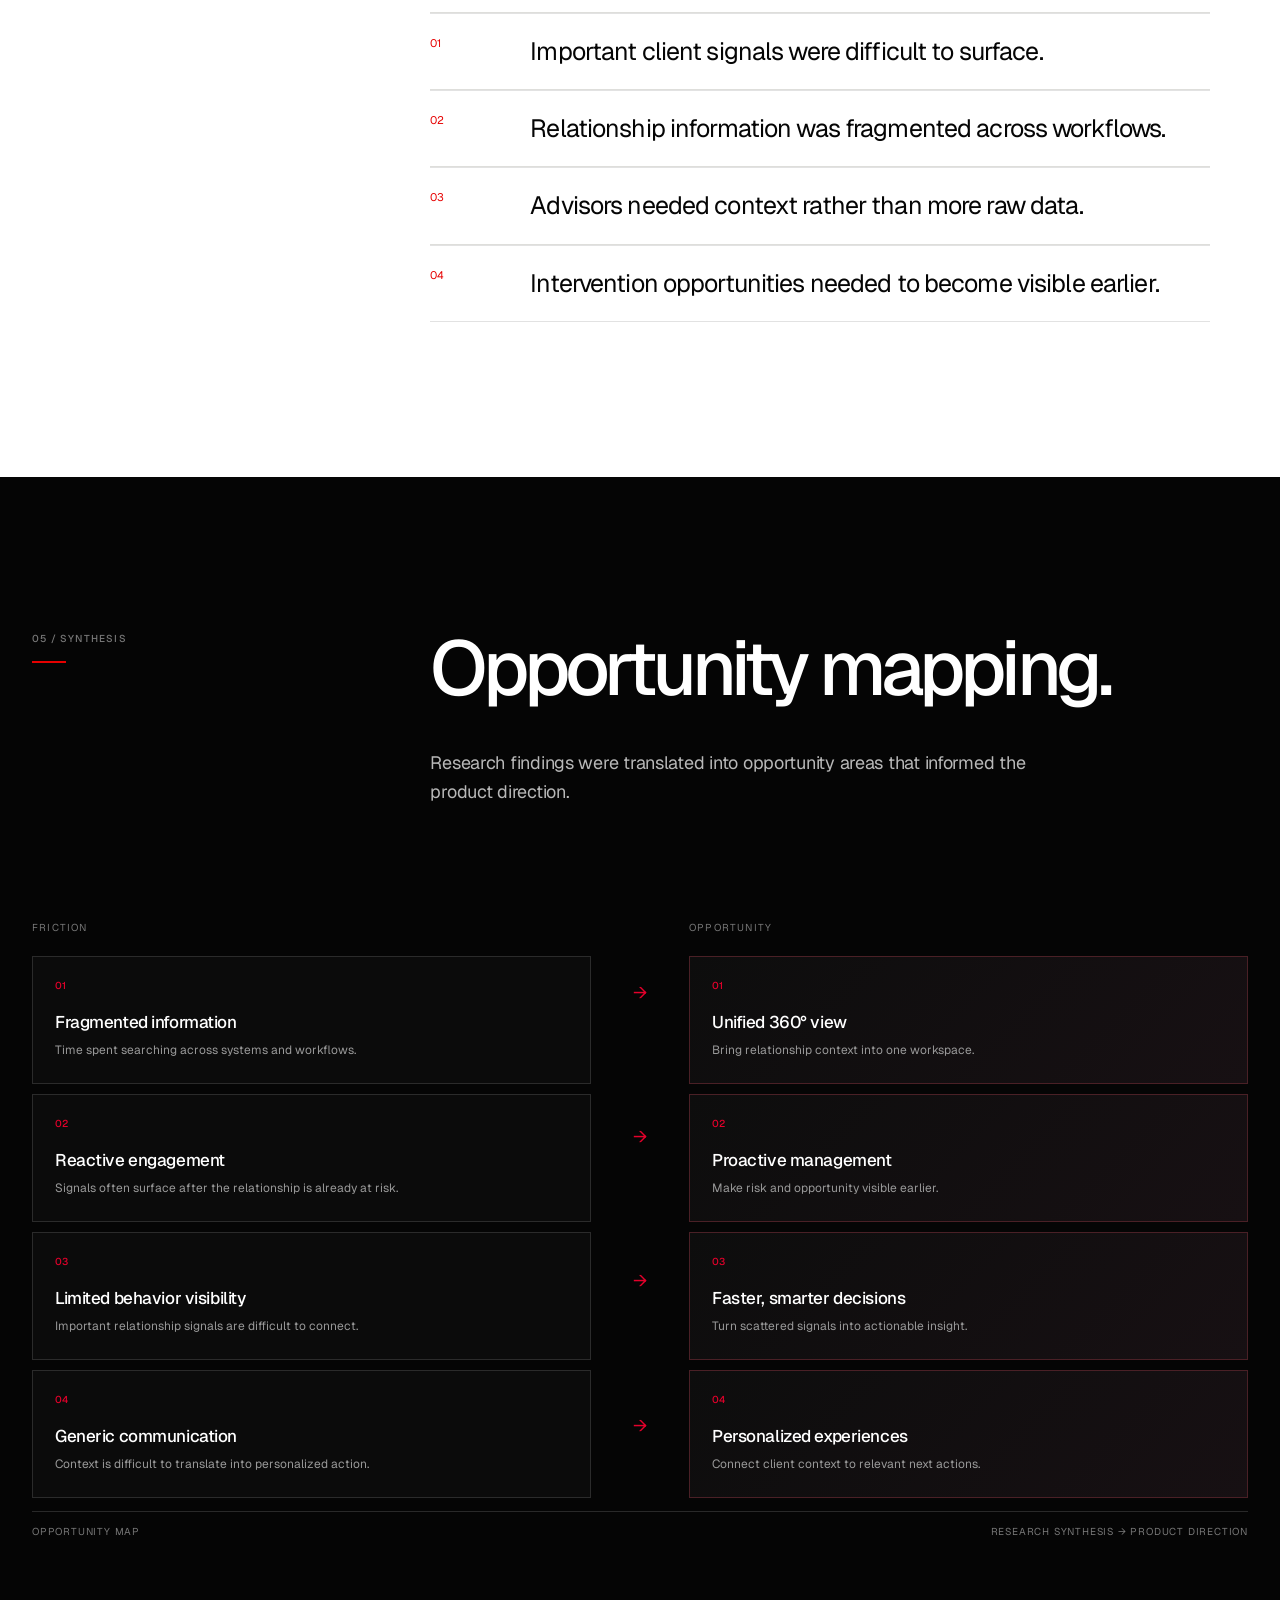
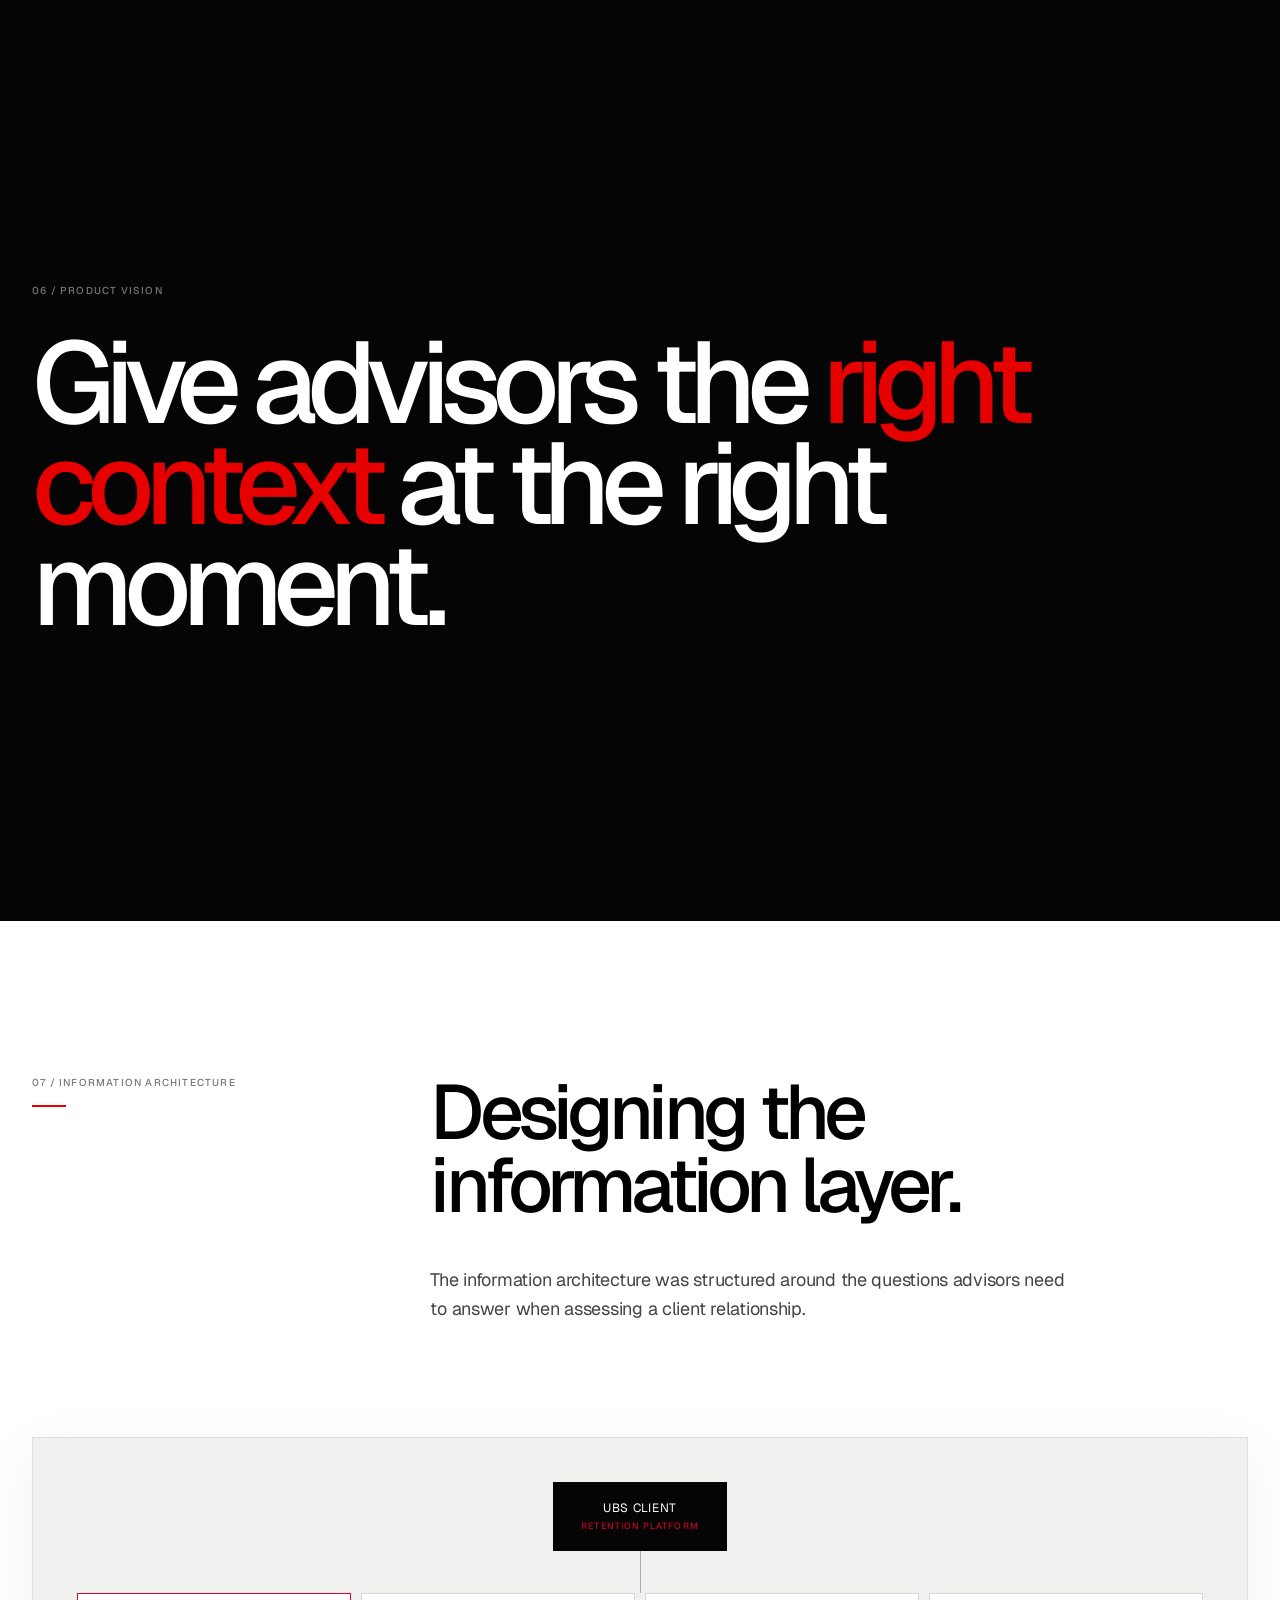
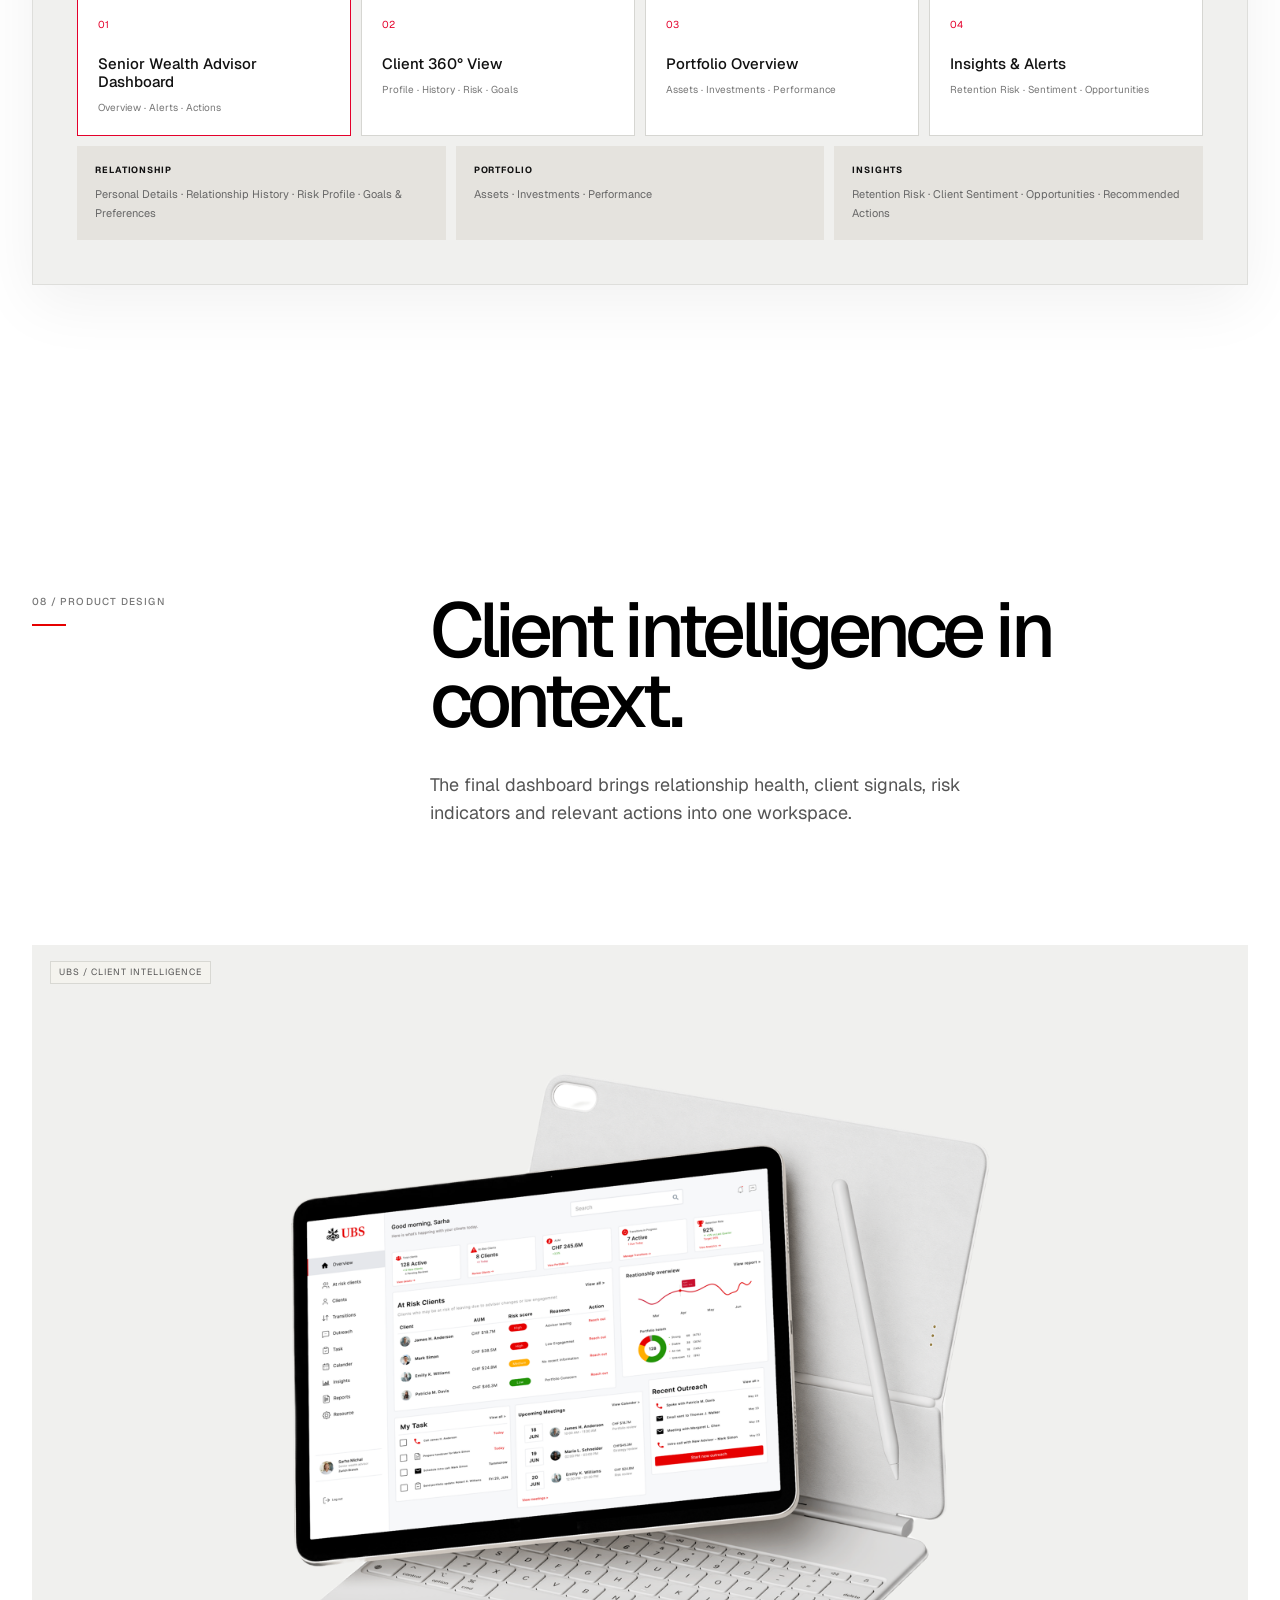
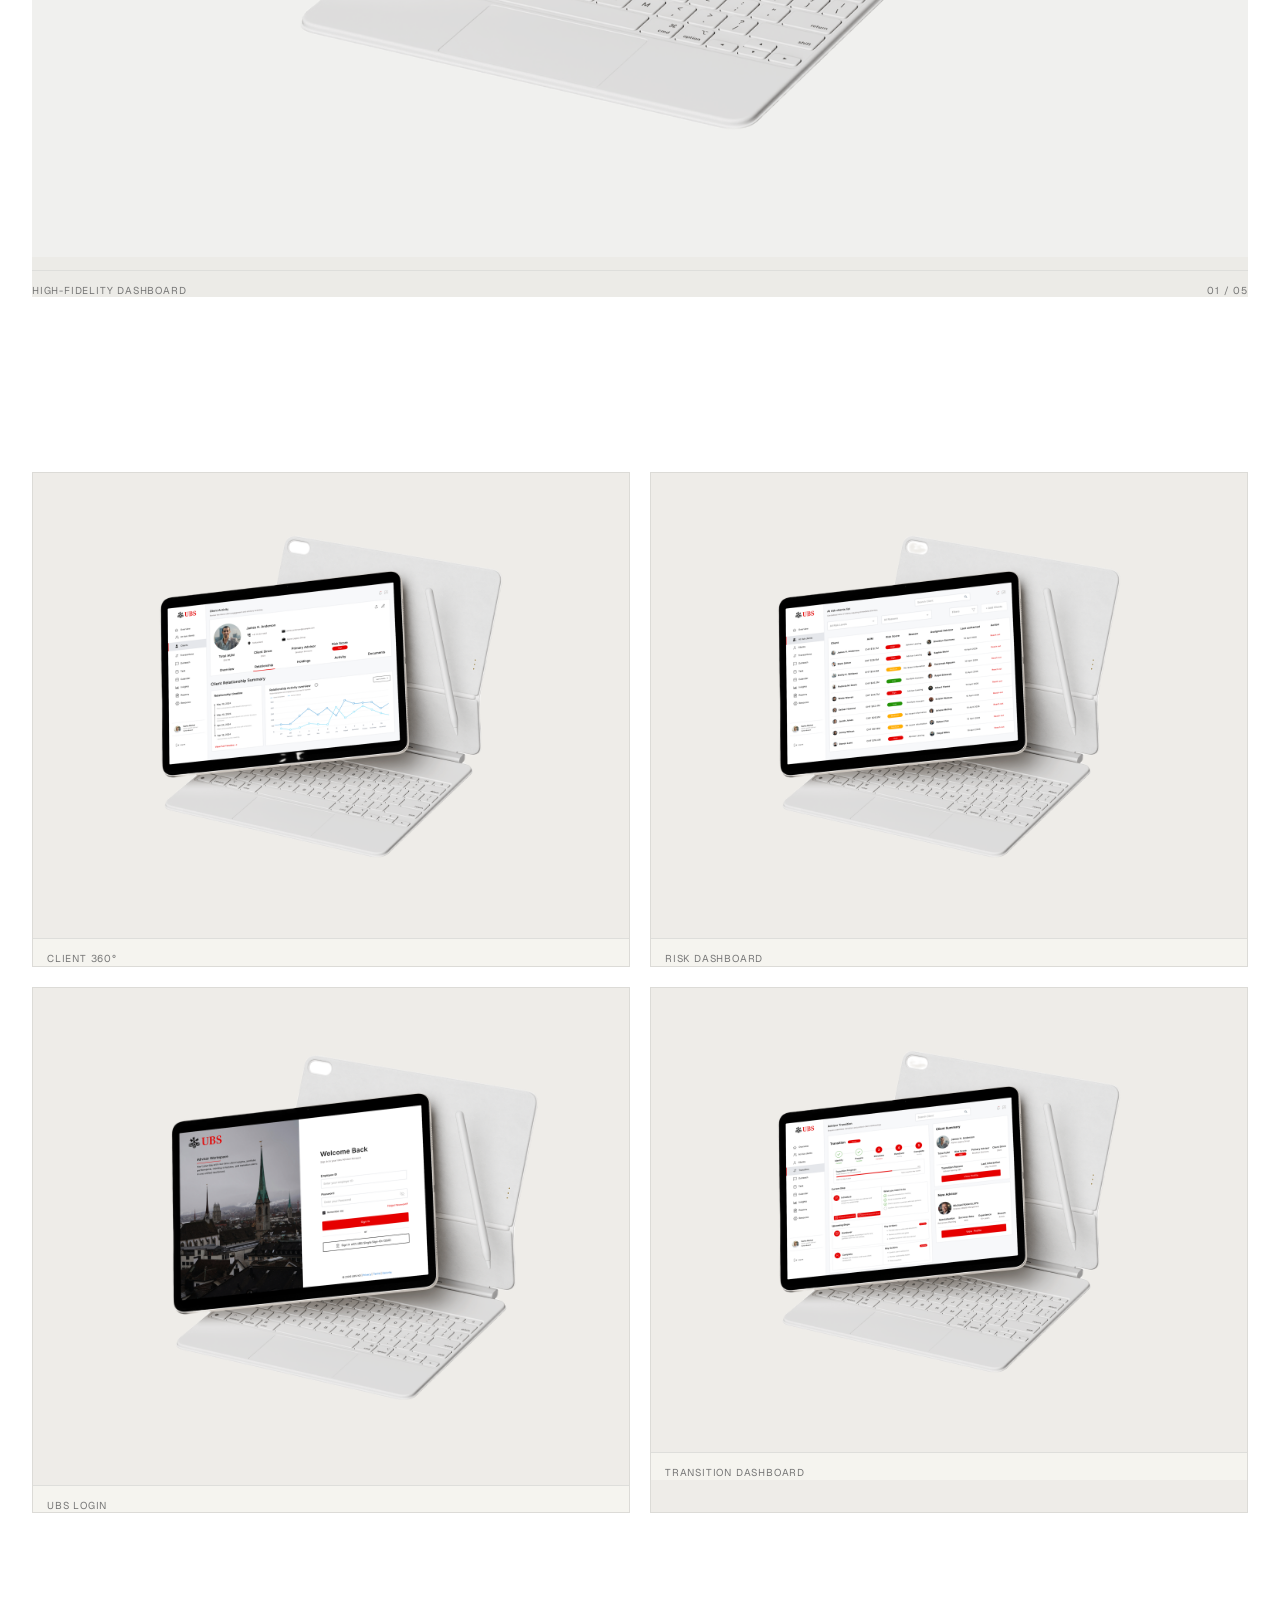
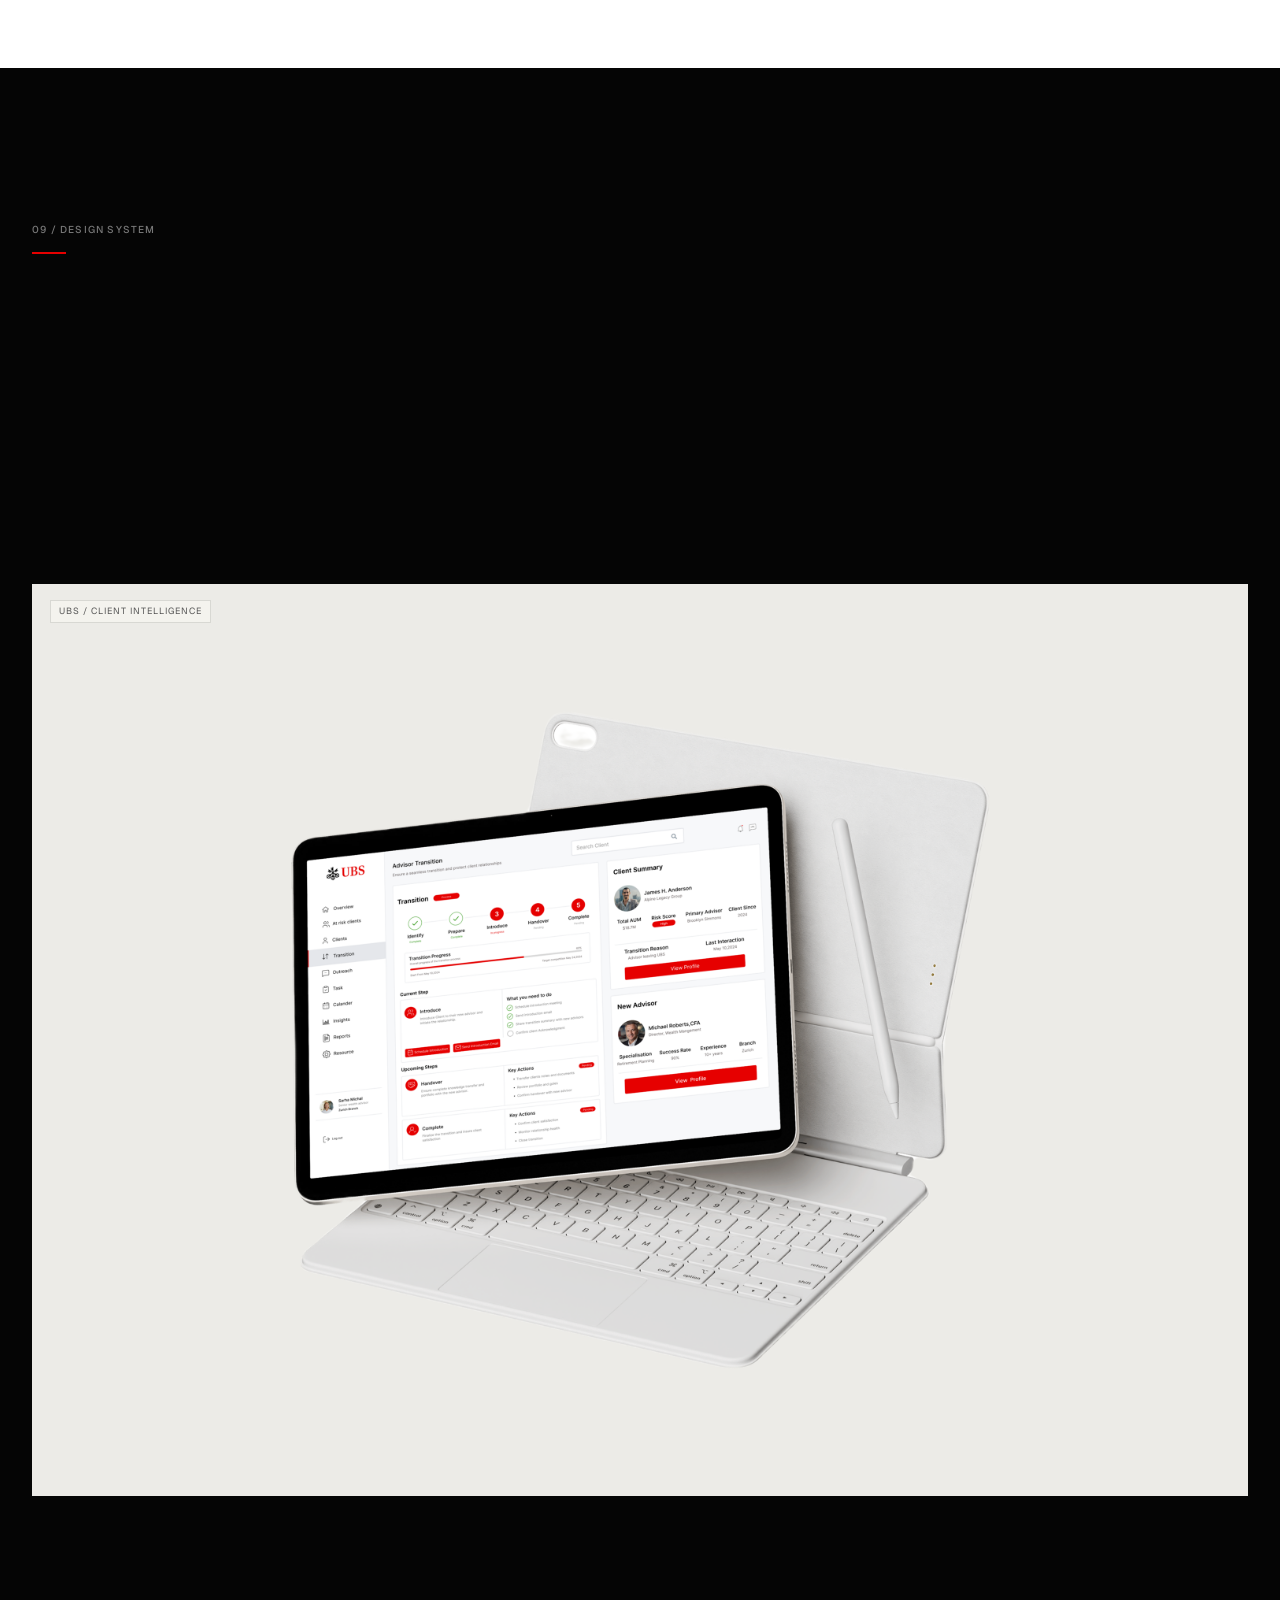
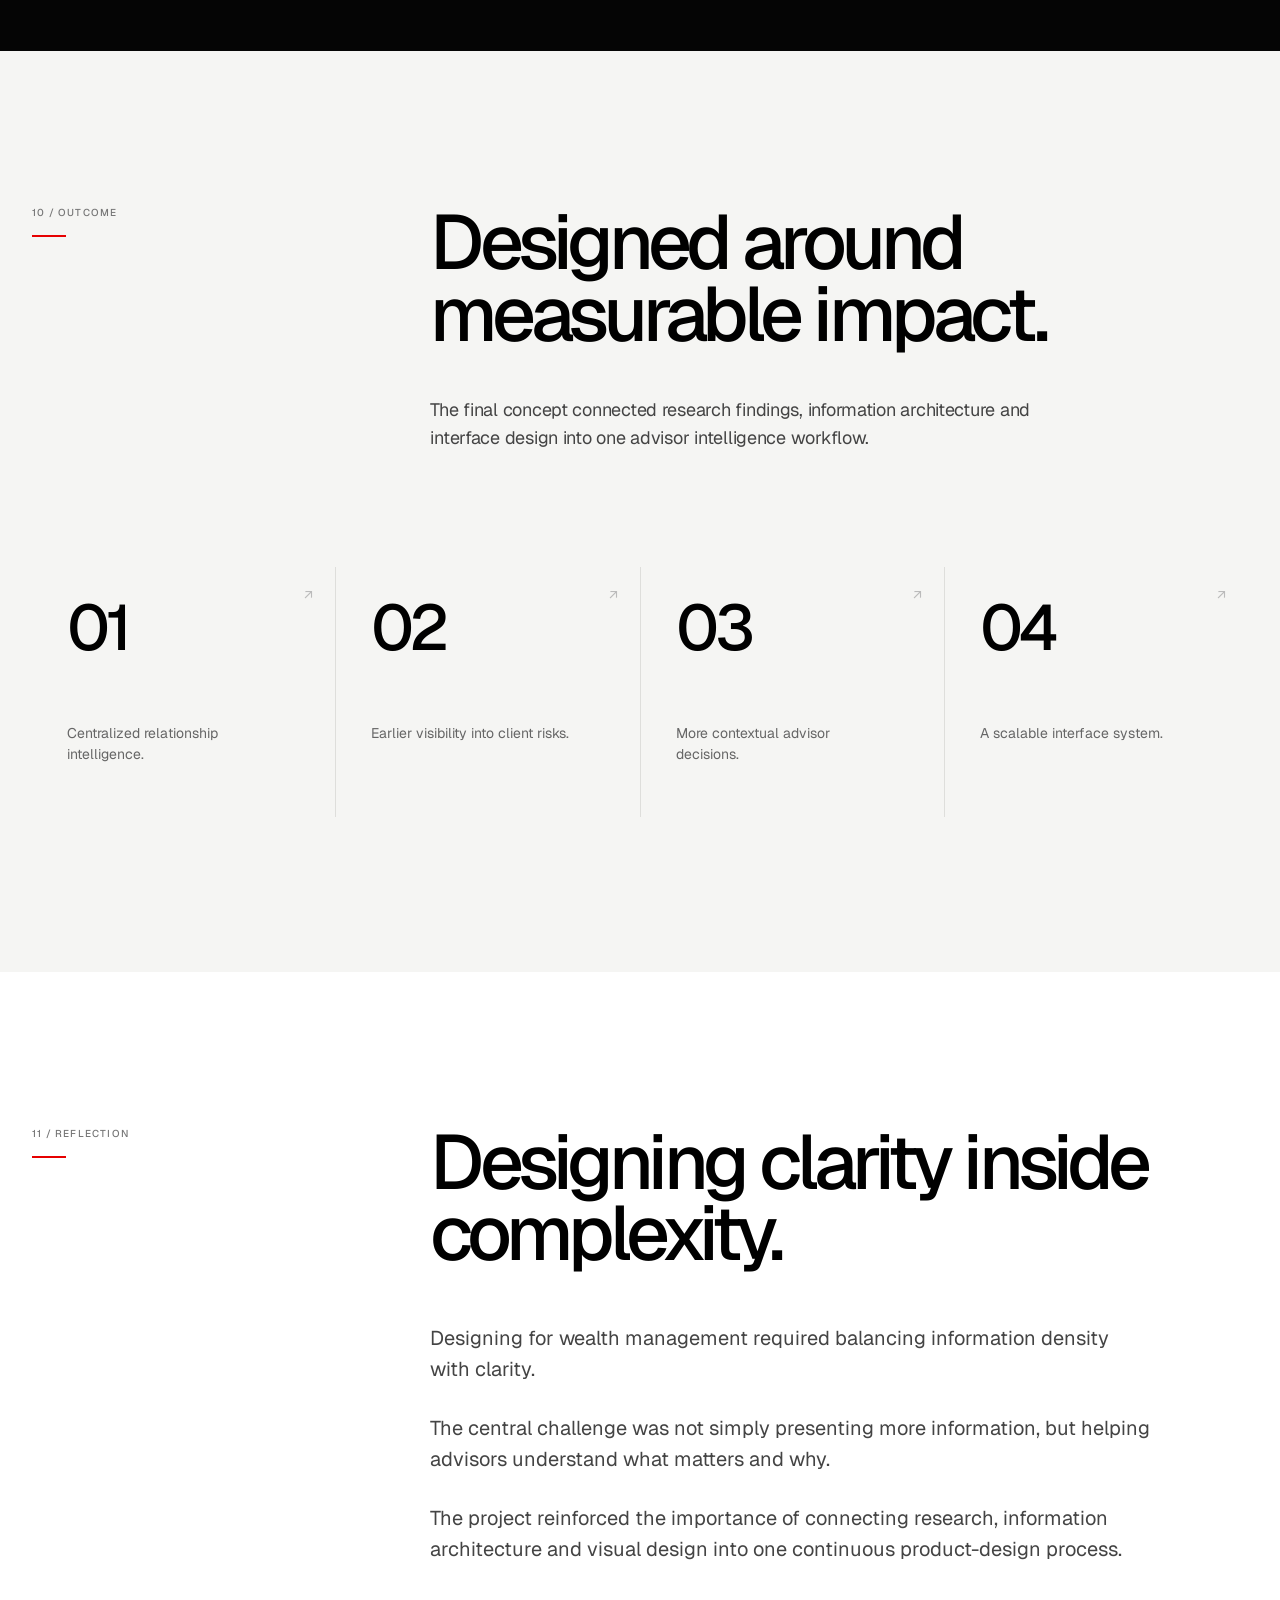
==== commit fee8524f: "Rename Advisor dashboard to UBS Login" ====
--- a/ubs.html
+++ b/ubs.html
@@ -456,7 +456,7 @@
                 alt="UBS advisor dashboard"
               />
 
-              <figcaption>Advisor dashboard</figcaption>
+              <figcaption>UBS Login</figcaption>
             </figure>
 
             <figure>
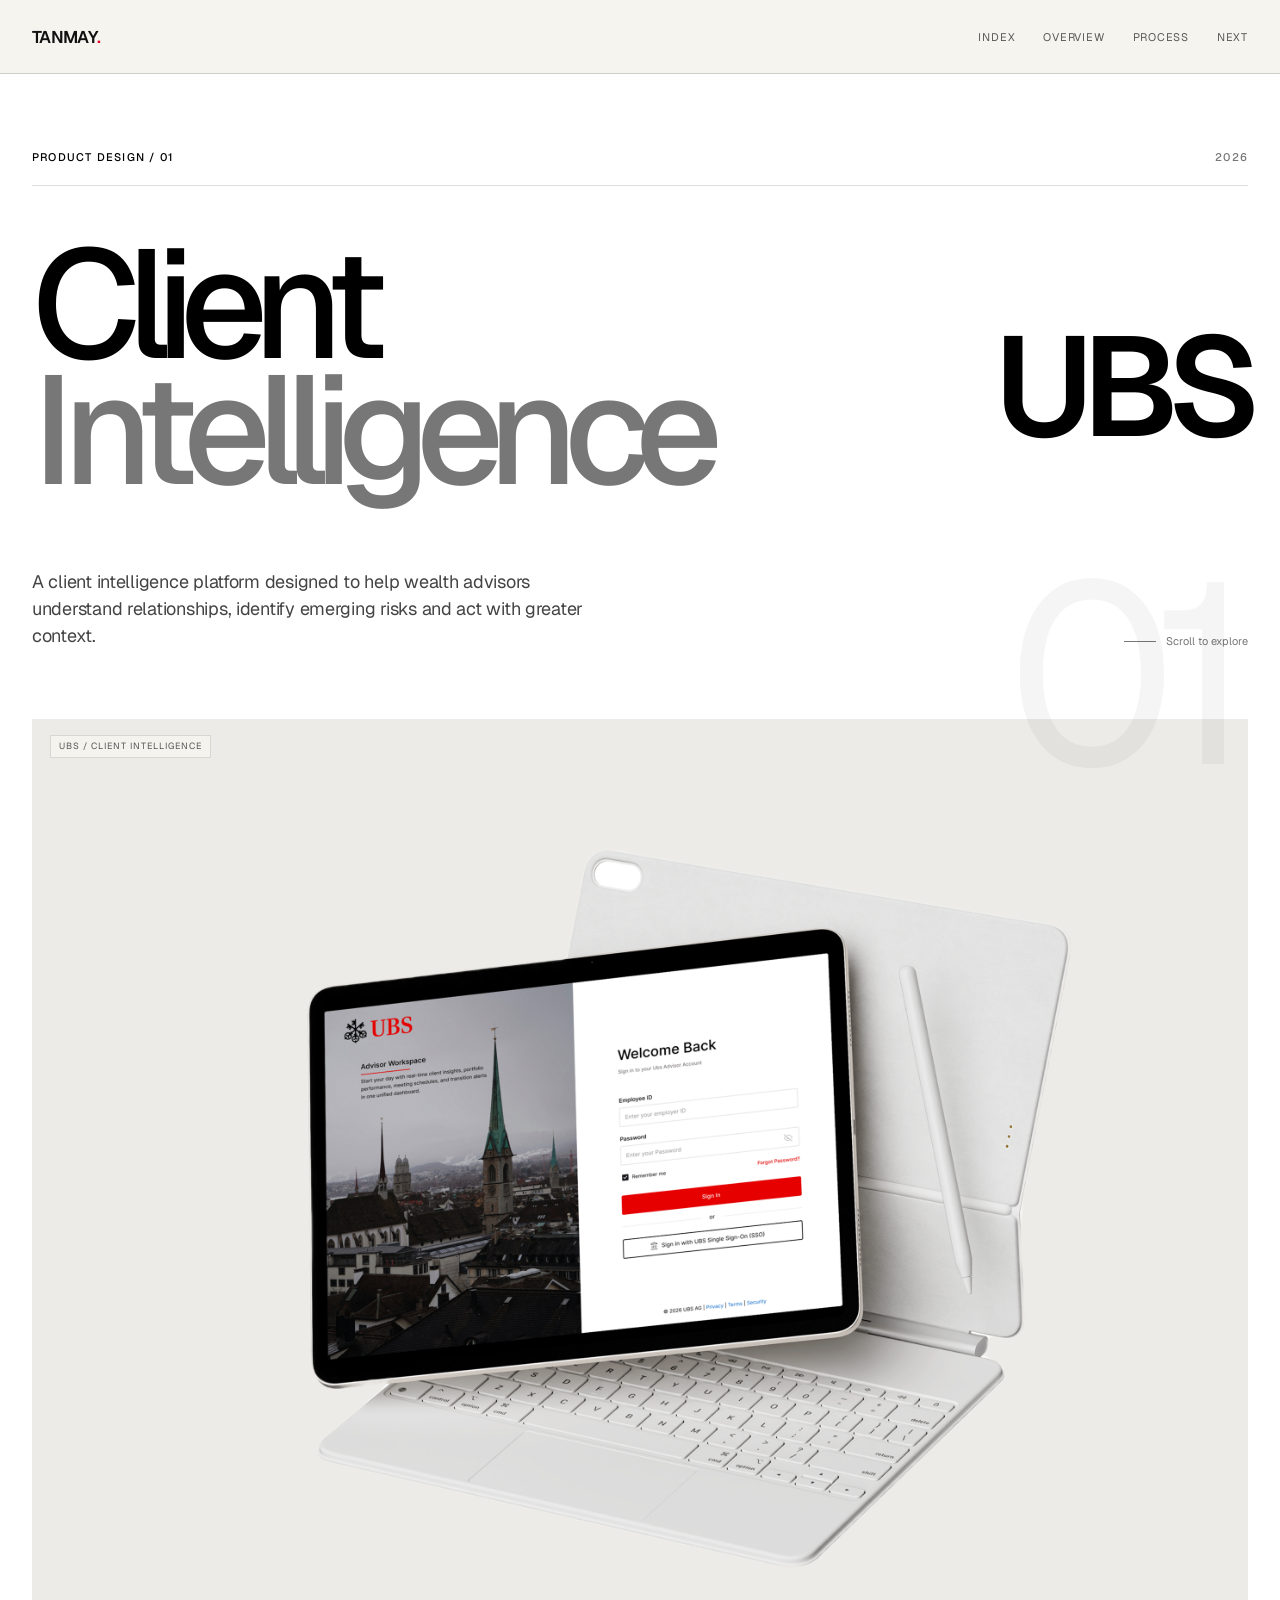
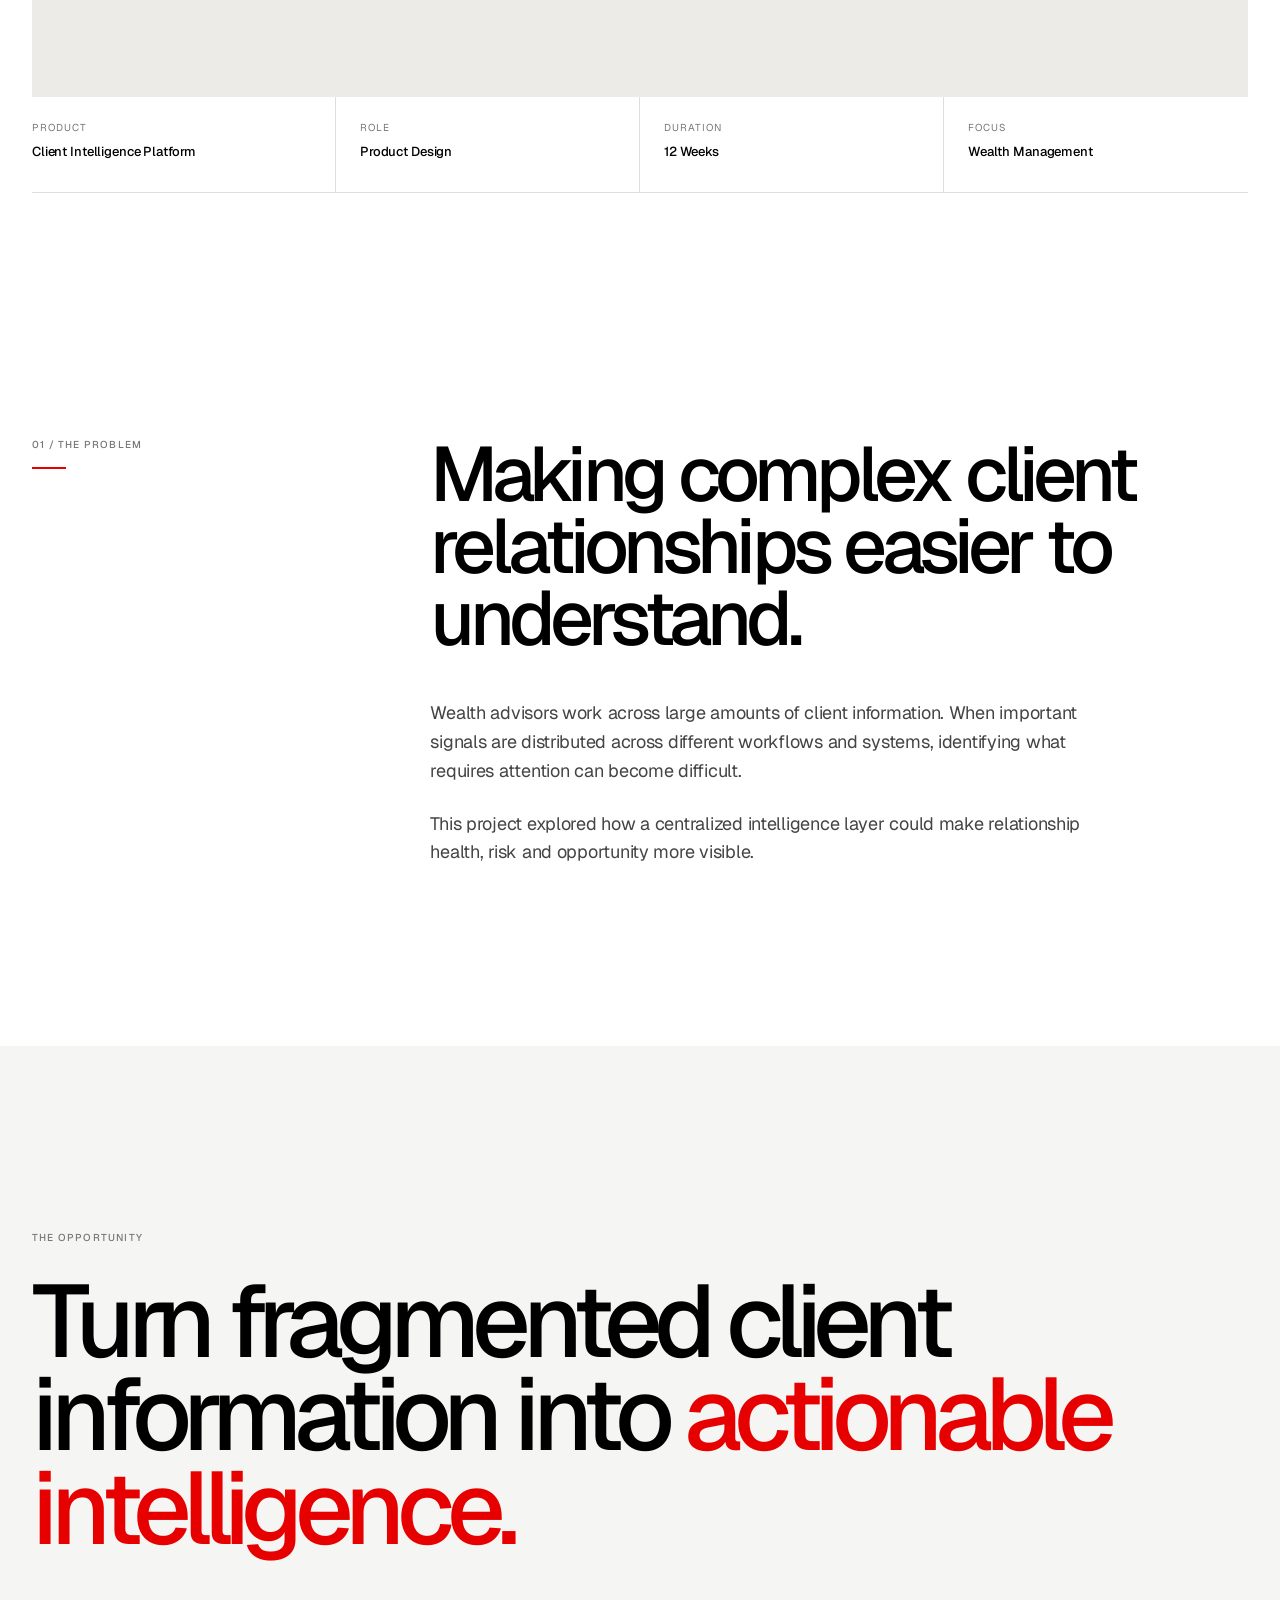
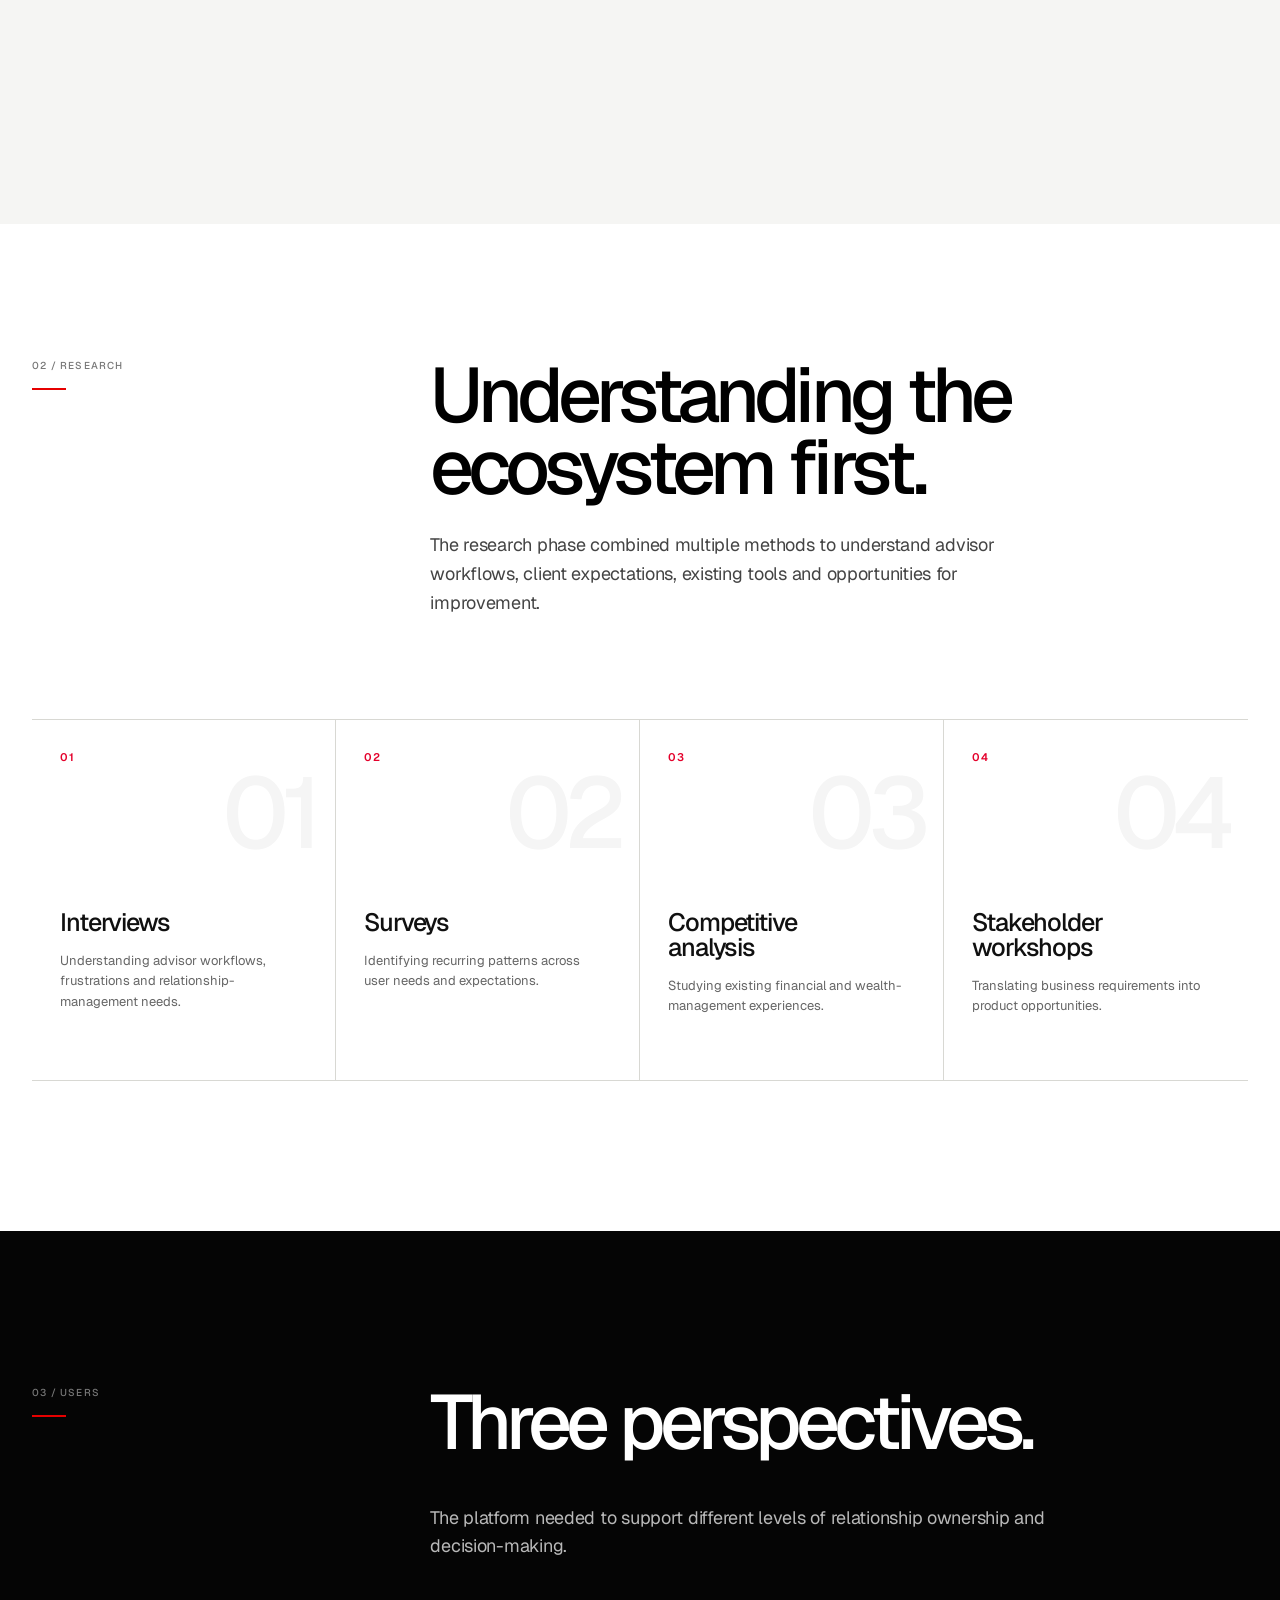
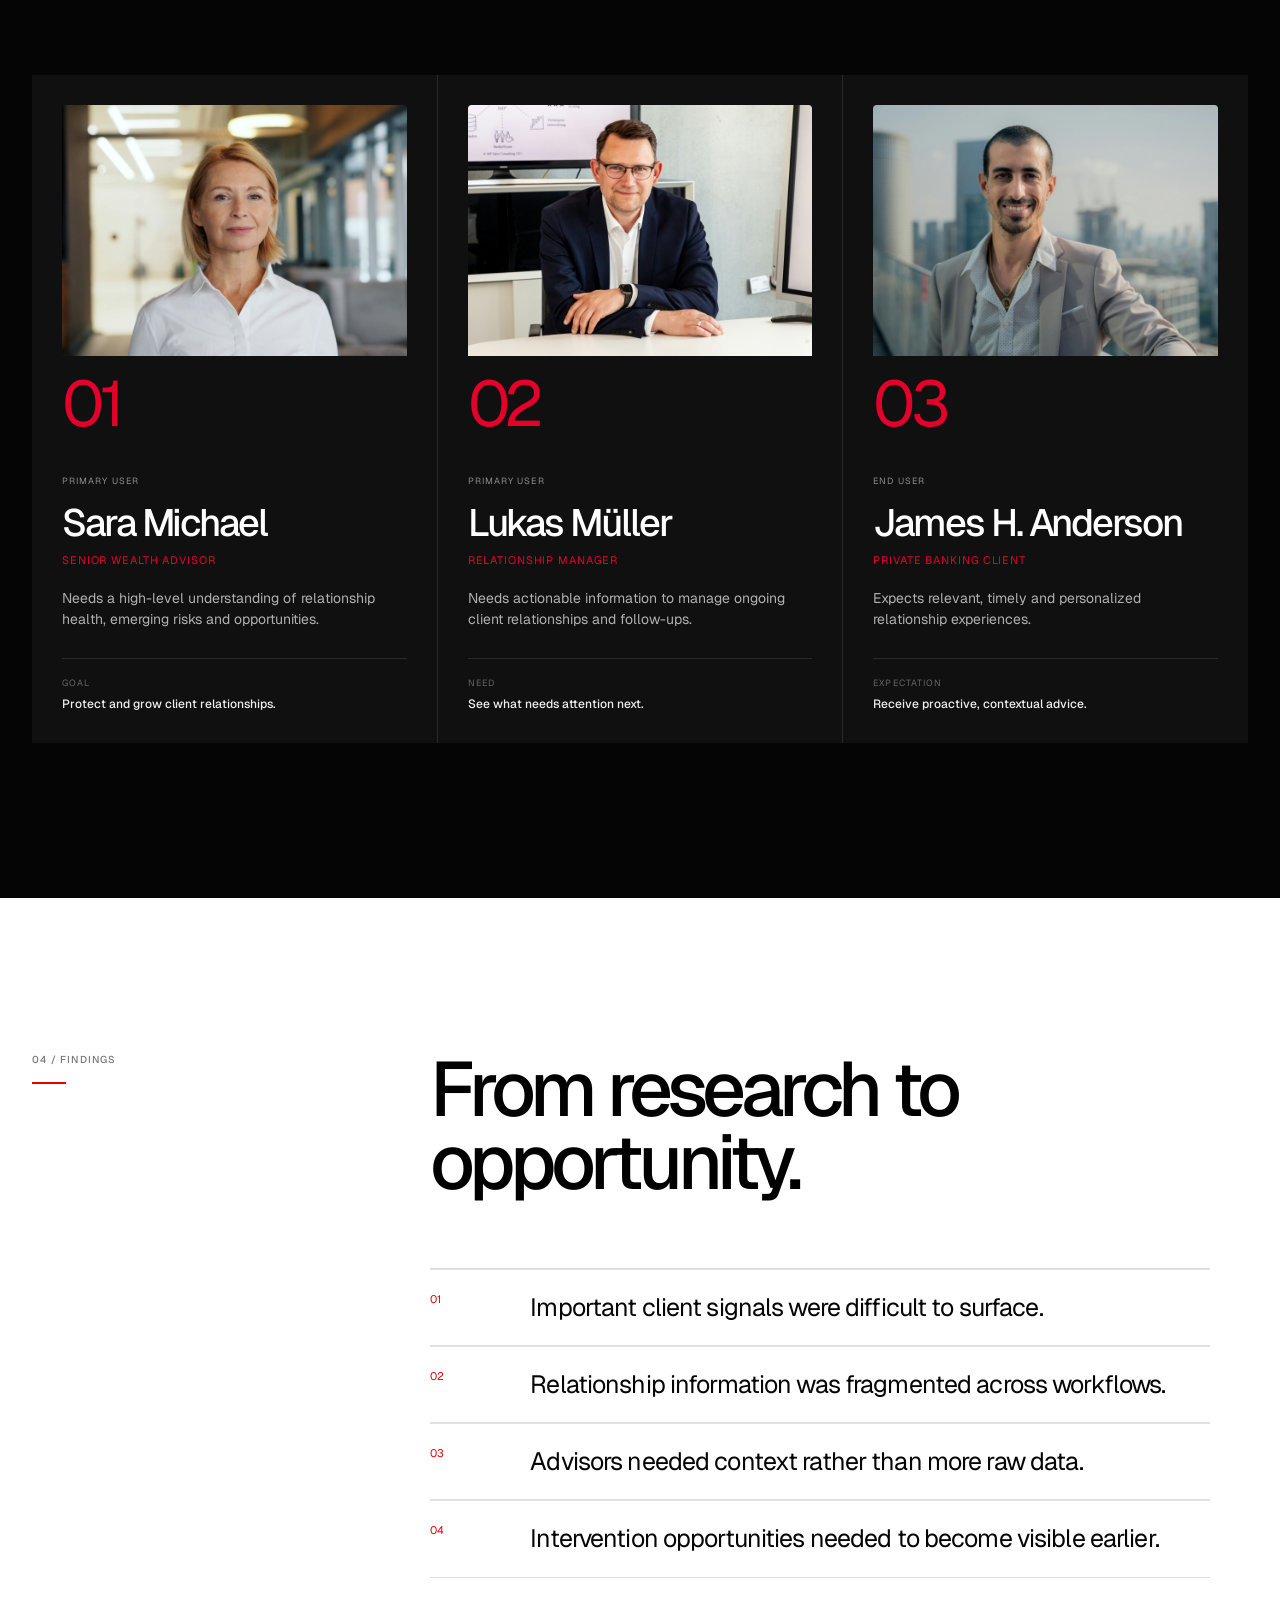
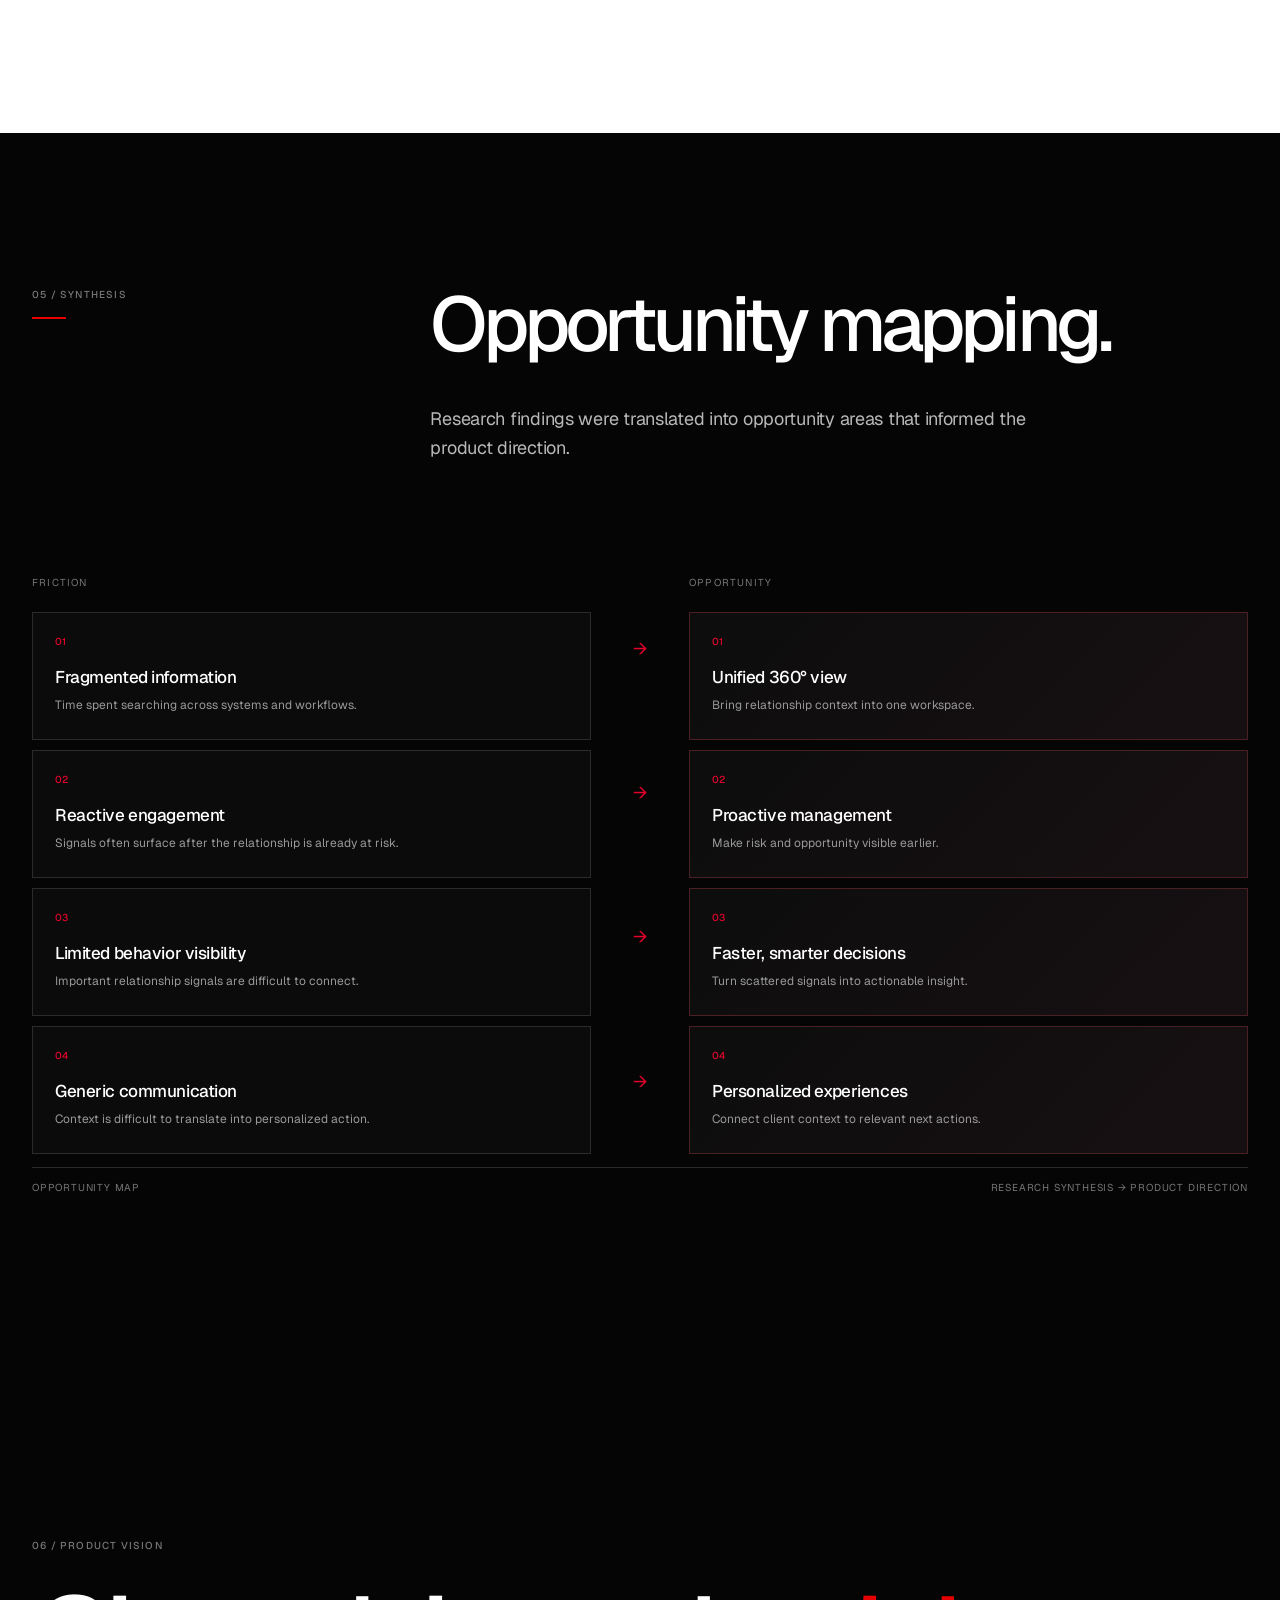
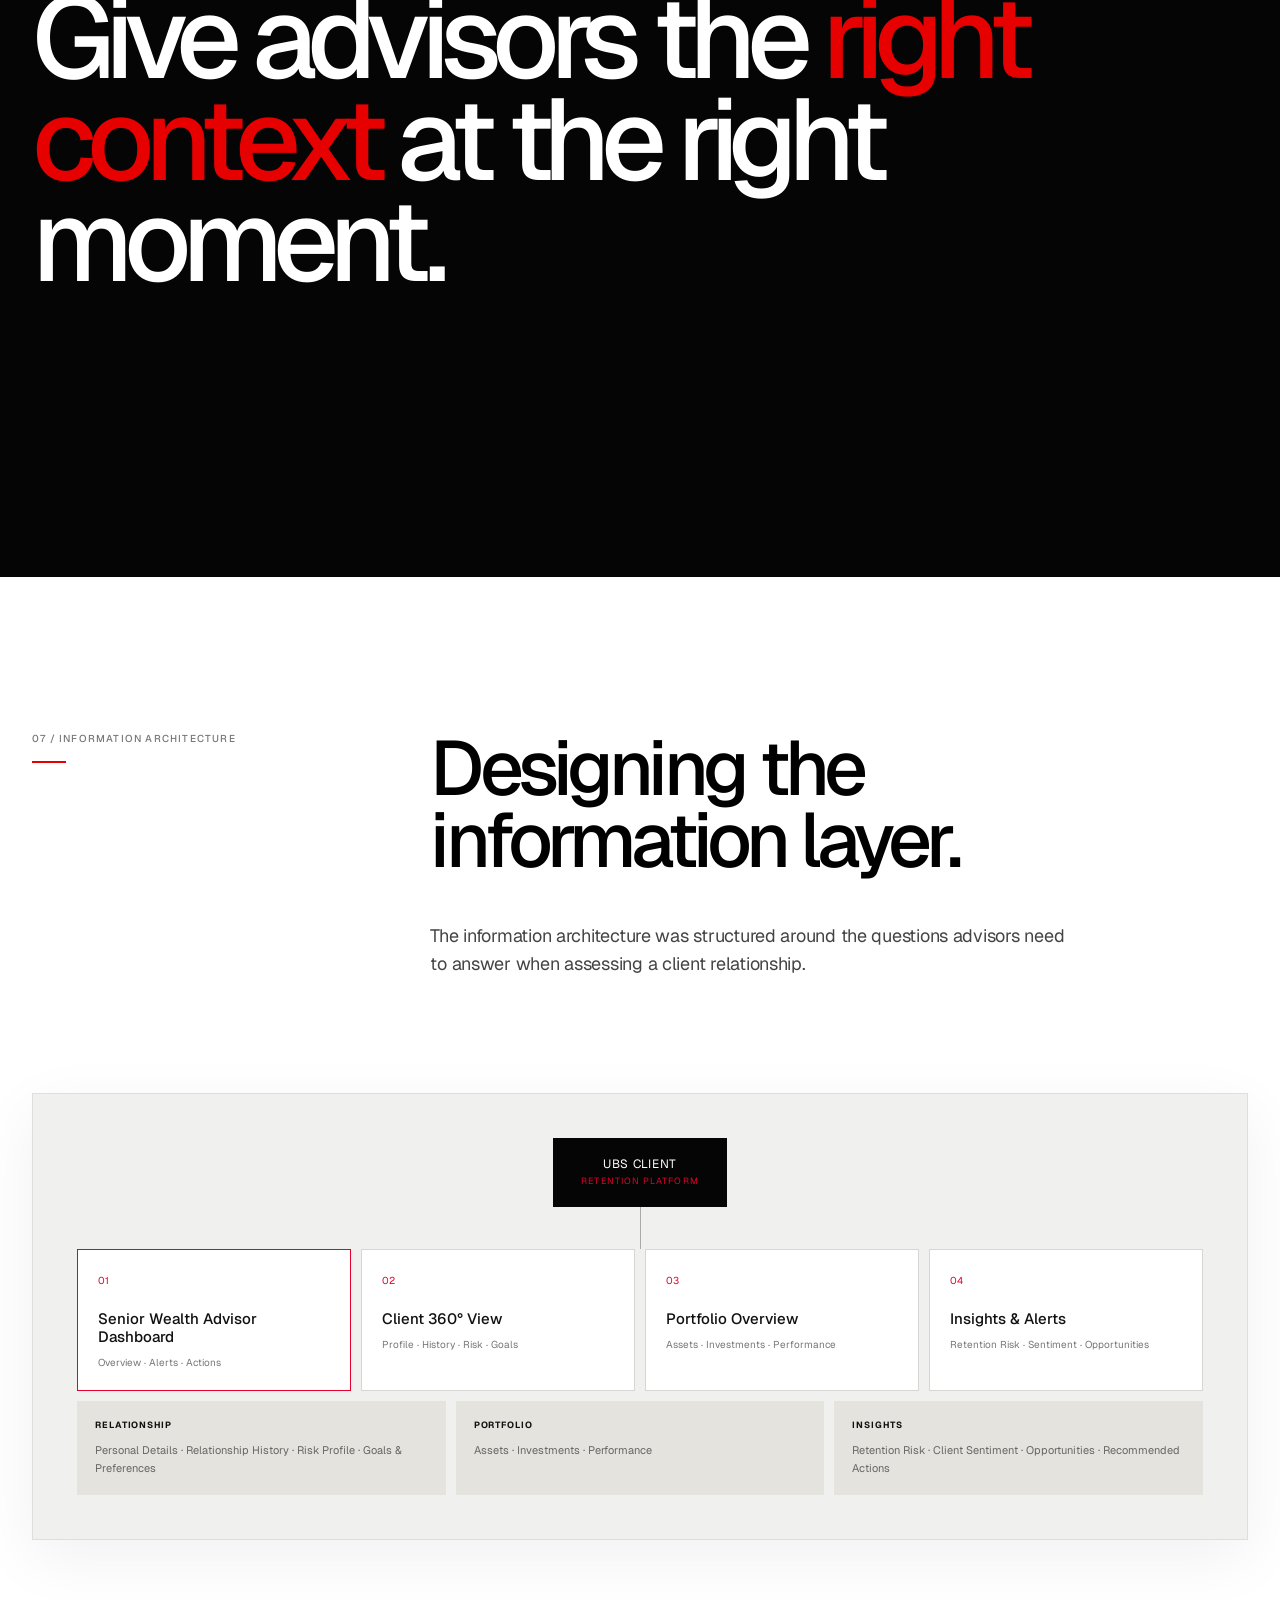
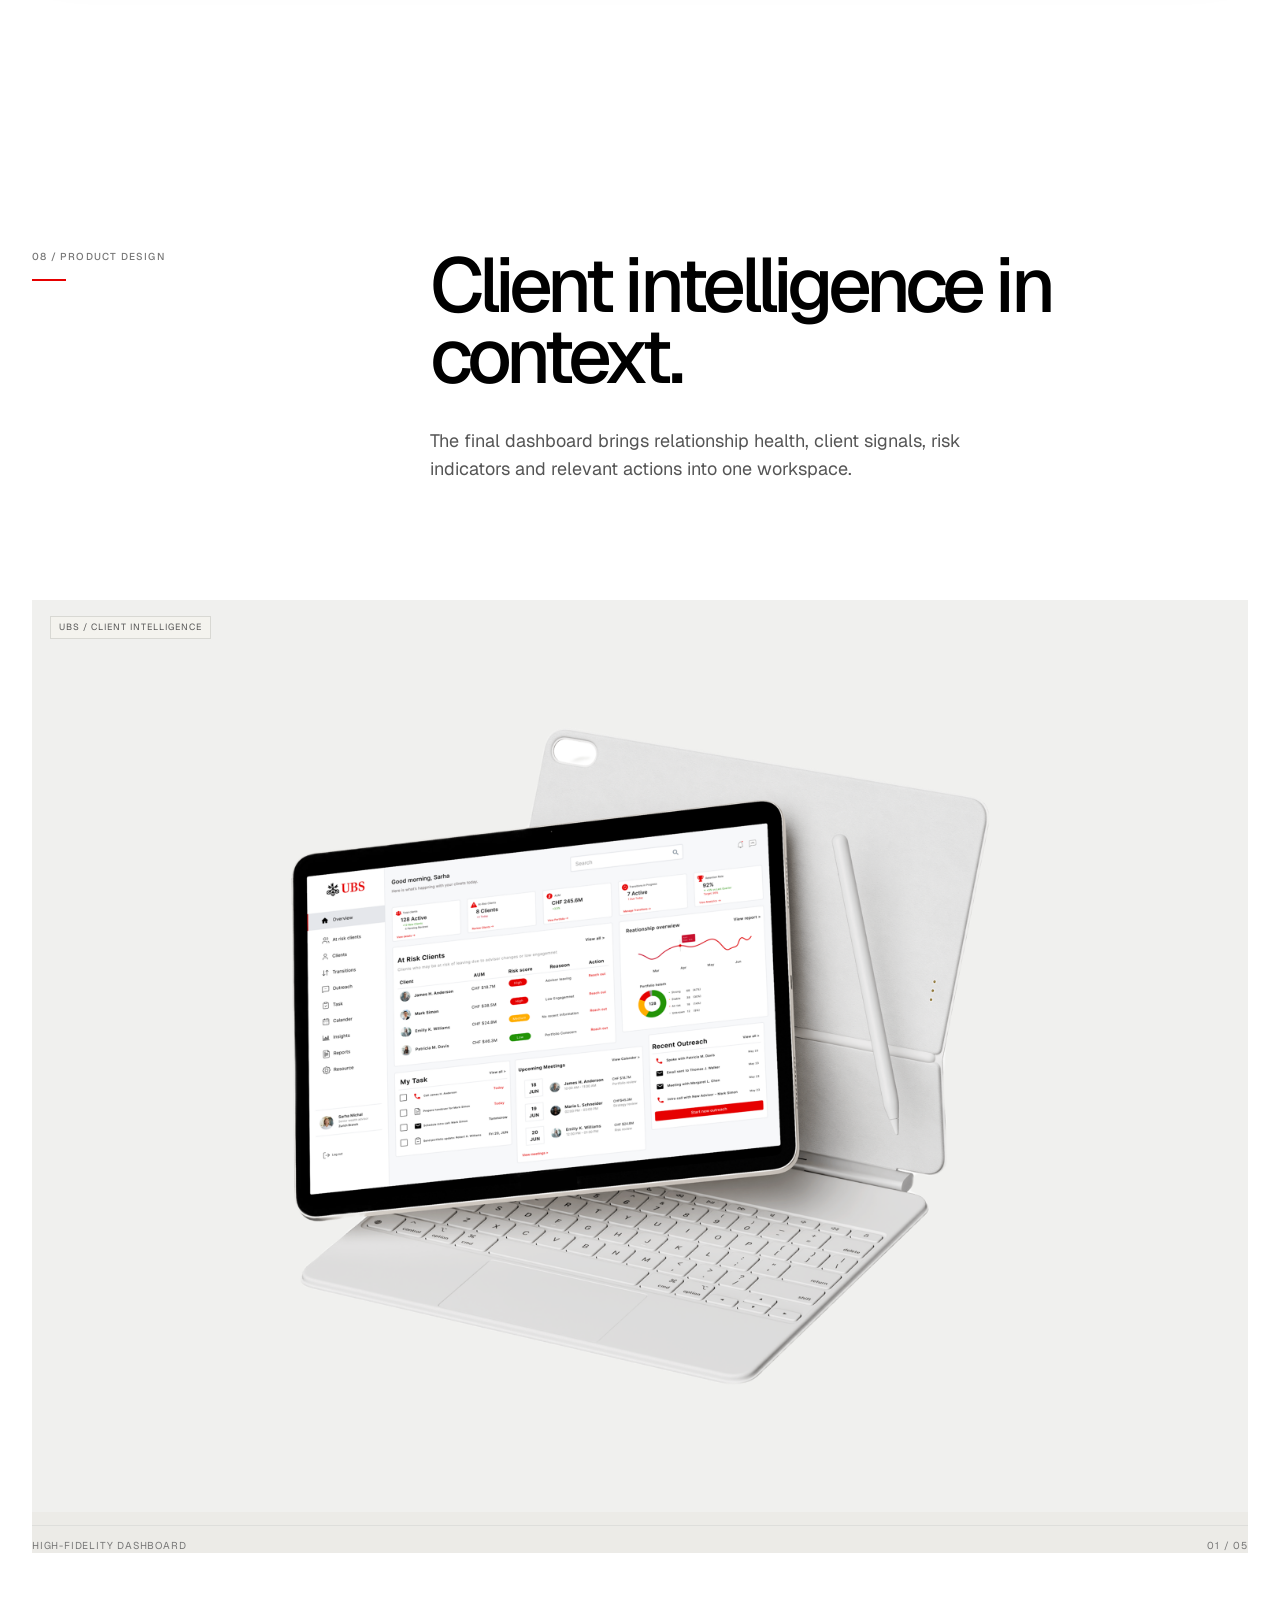
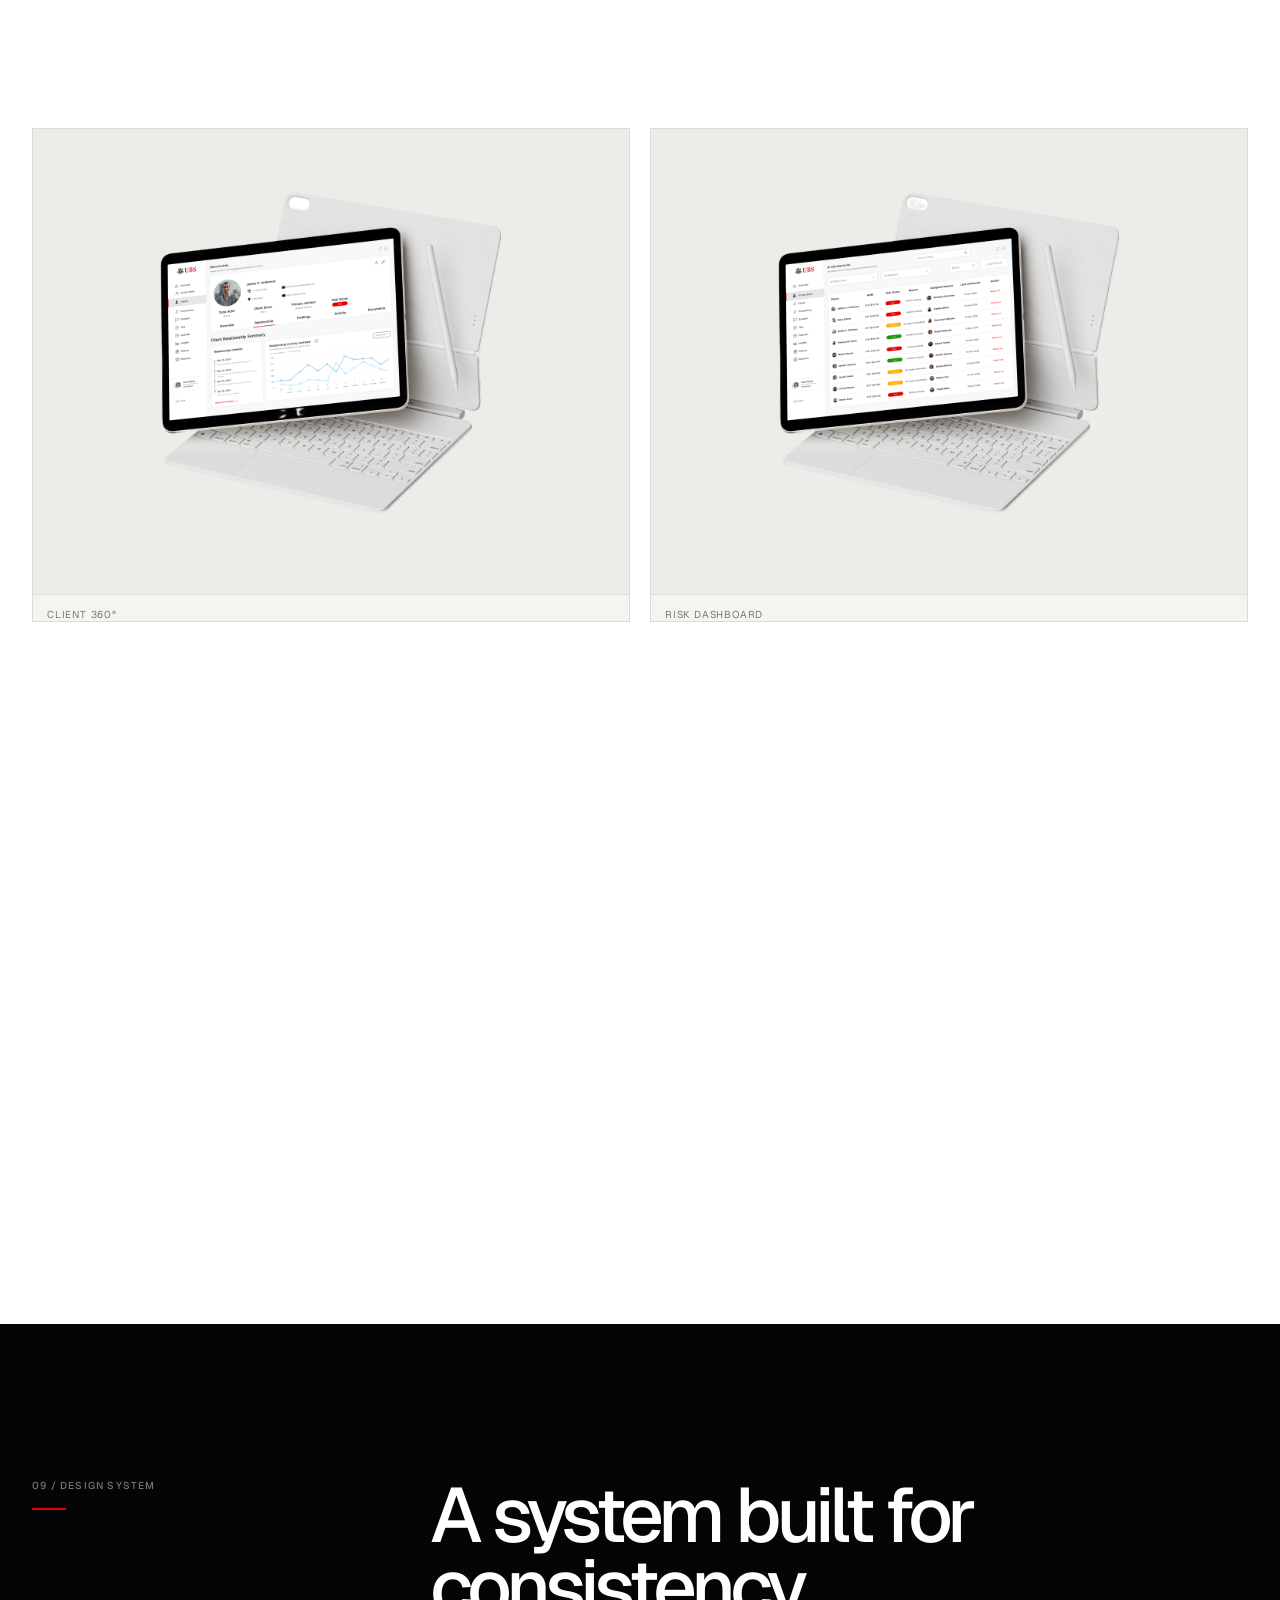
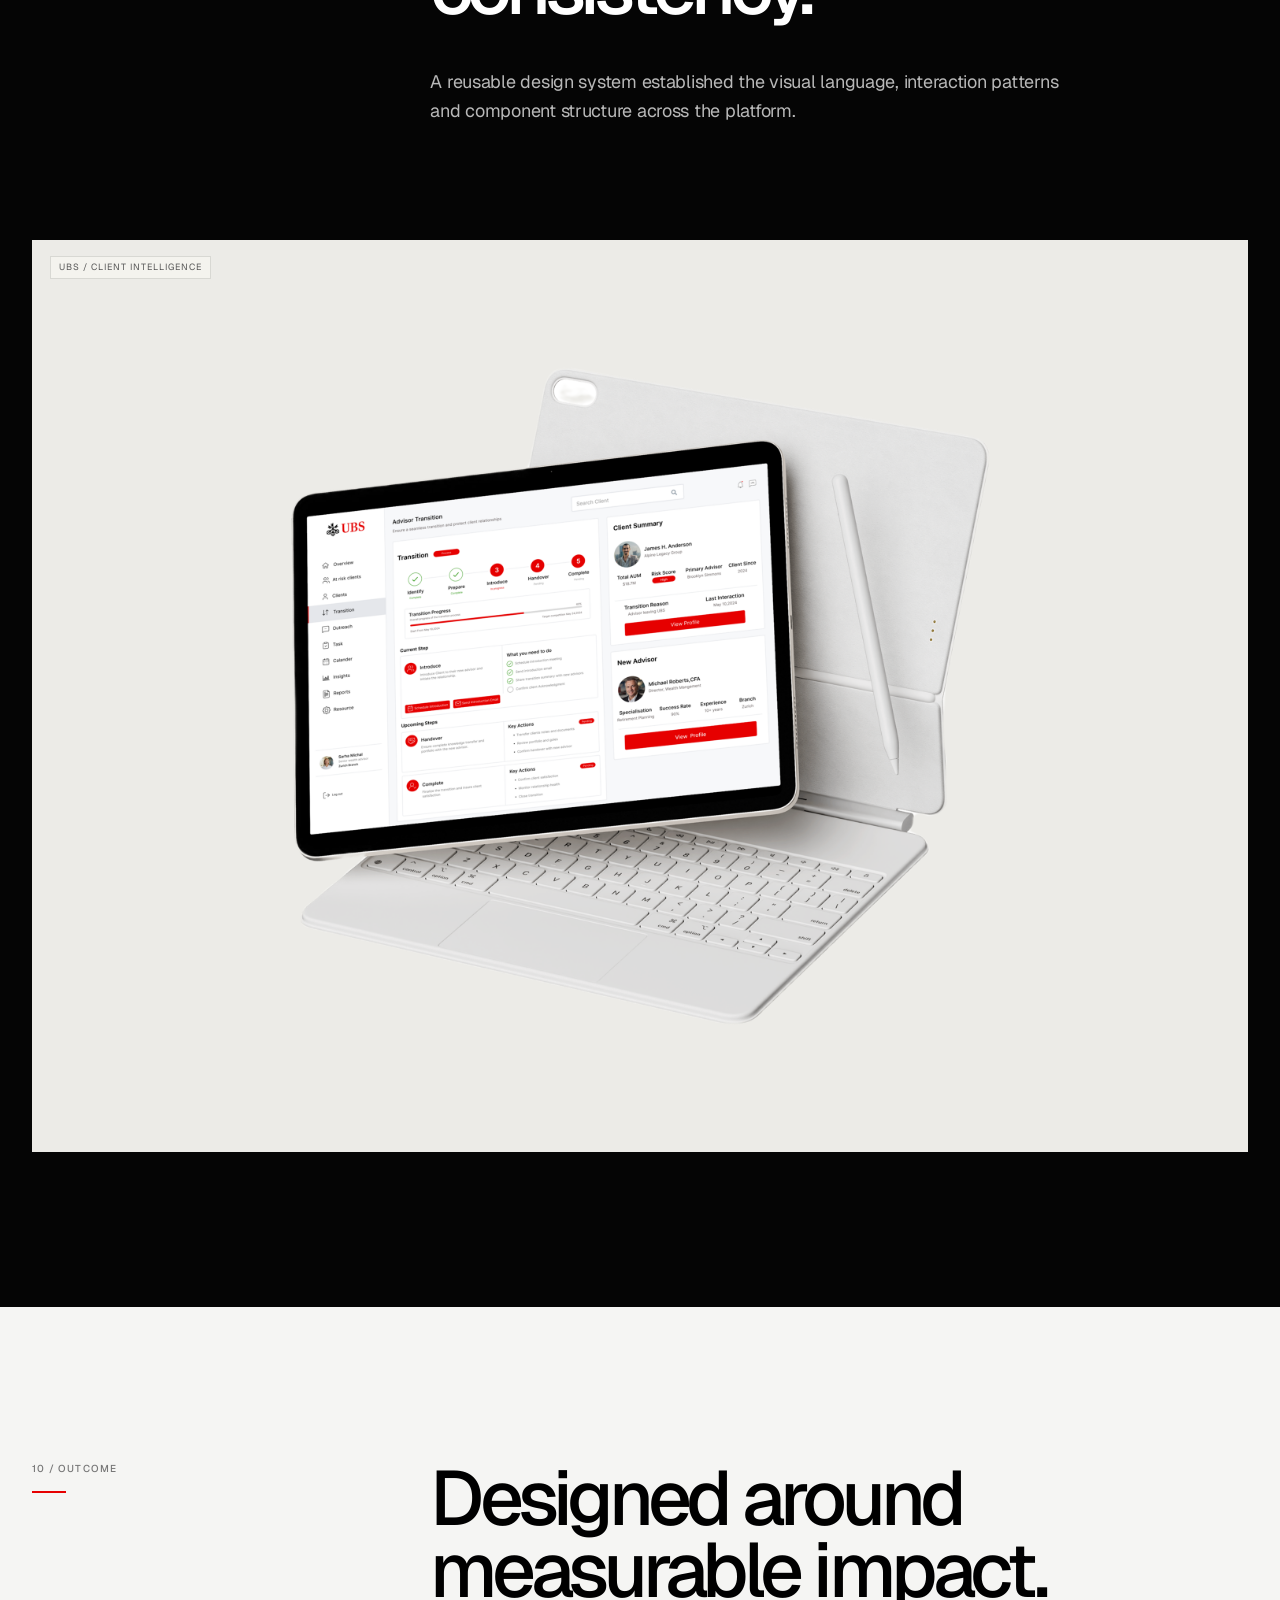
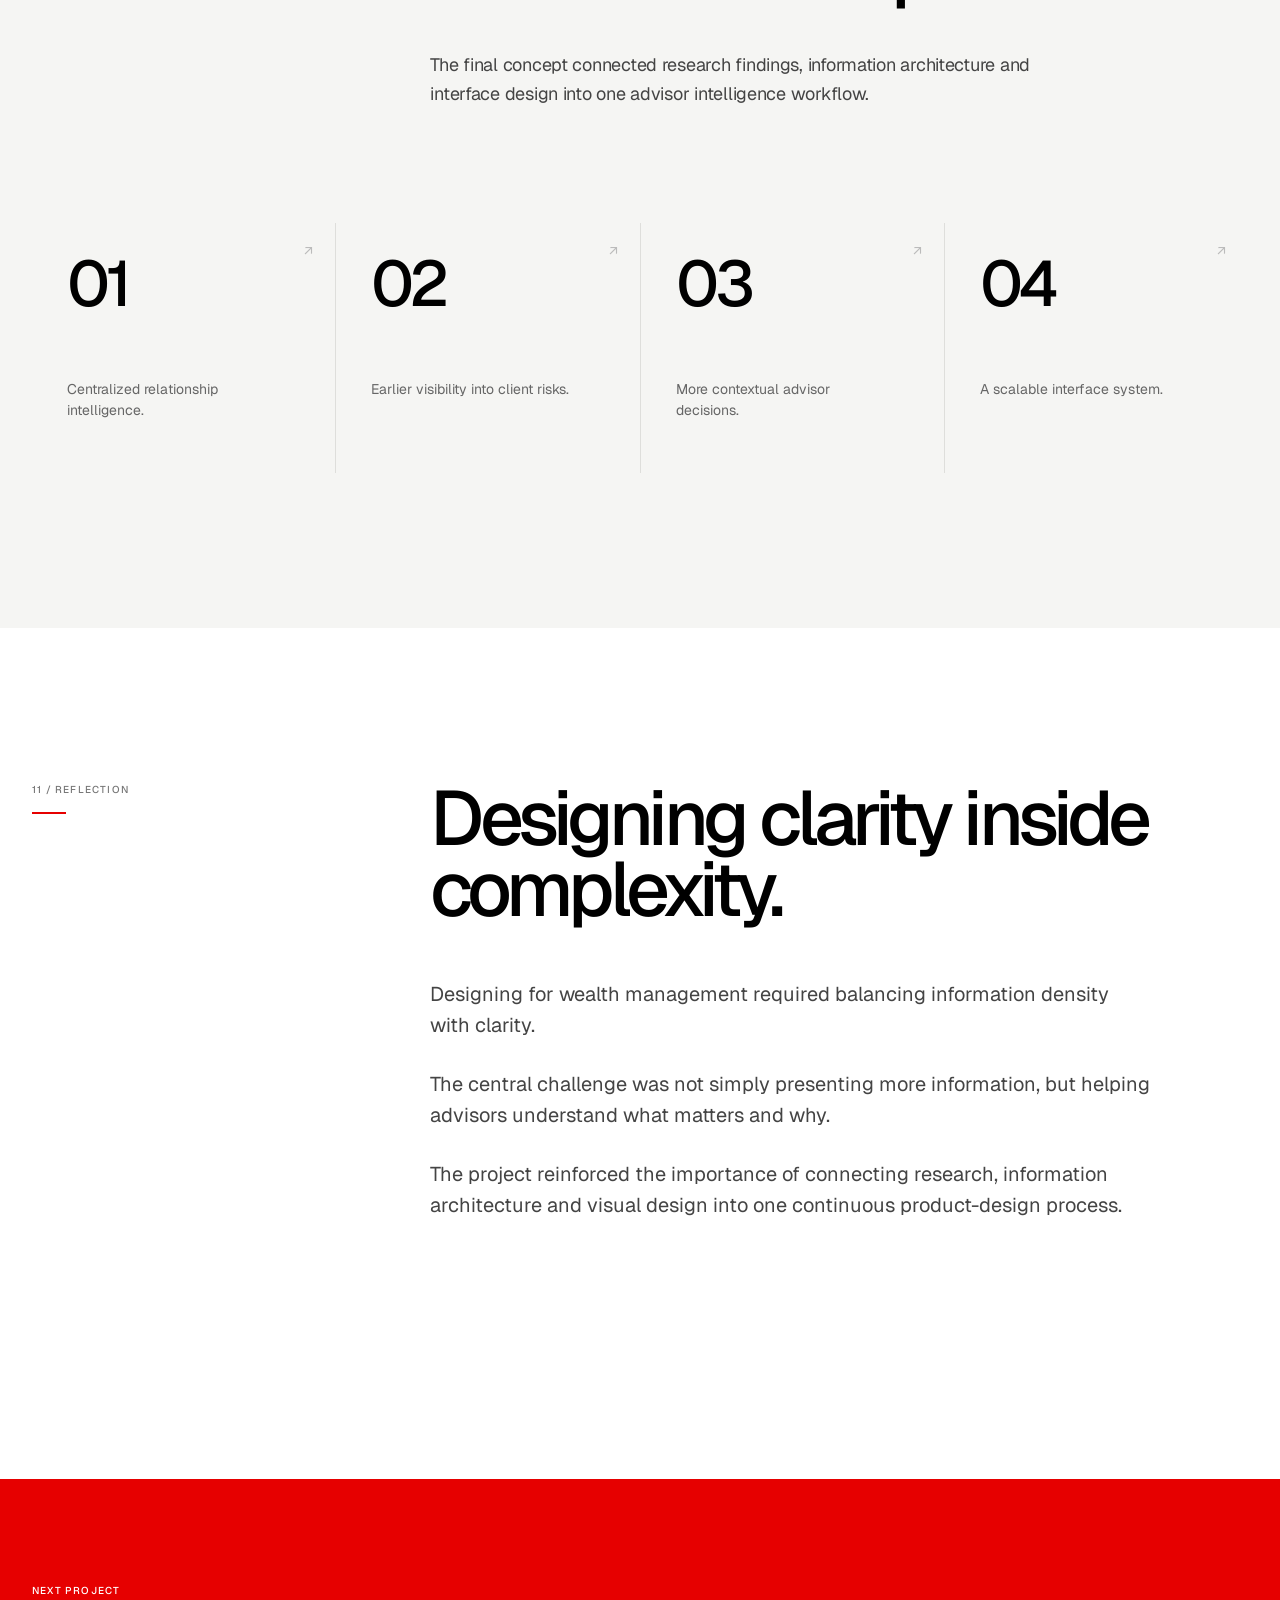
==== commit 68fd10b5: "Update next project to FROZA" ====
--- a/ubs.html
+++ b/ubs.html
@@ -583,9 +583,9 @@
           <div class="ubs-next-top">NEXT PROJECT</div>
 
           <div class="ubs-next-content">
-            <h2>Adaptive</h2>
-
-            <a href="/adaptive-finance"> View project → </a>
+            <h2>FROZA — Performance Training Studio Berlin</h2>
+
+            <a href="https://froza-247151.webflow.io/" target="_blank" rel="noopener noreferrer"> View project → </a>
           </div>
         </div>
       </section>
--- a/ubs.css
+++ b/ubs.css
@@ -1946,3 +1946,284 @@
     min-height: 300px;
   }
 }
+
+
+/* =========================================================
+   RESEARCH SECTION — EDITORIAL REDESIGN
+========================================================= */
+.ubs-section:has(.ubs-research-grid) {
+  background: #f5f4ef;
+  padding-top: 135px;
+  padding-bottom: 150px;
+}
+
+.ubs-section:has(.ubs-research-grid) .ubs-section-content h2 {
+  max-width: 720px;
+  margin-bottom: 28px;
+}
+
+.ubs-section:has(.ubs-research-grid) .ubs-section-content p {
+  max-width: 620px;
+}
+
+.ubs-research-grid {
+  margin-top: 78px;
+  display: grid;
+  grid-template-columns: repeat(4, 1fr);
+  gap: 0;
+  background: transparent;
+  box-shadow: none;
+  border-top: 1px solid #cfcfc9;
+  border-bottom: 1px solid #cfcfc9;
+}
+
+.ubs-research-grid article,
+.ubs-research-grid article:nth-child(3) {
+  position: relative;
+  min-height: 360px;
+  padding: 30px 28px 34px;
+  background: #f5f4ef !important;
+  color: #101010 !important;
+  border: 0;
+  border-right: 1px solid #cfcfc9;
+  border-top: 0;
+  overflow: hidden;
+  transform: none;
+  transition: background .35s ease, color .35s ease;
+}
+
+.ubs-research-grid article:last-child {
+  border-right: 0;
+}
+
+.ubs-research-grid article::after {
+  content: "";
+  position: absolute;
+  left: 28px;
+  right: 28px;
+  bottom: 0;
+  height: 2px;
+  background: #e4002b;
+  transform: scaleX(0);
+  transform-origin: left;
+  transition: transform .45s var(--ubs-ease);
+}
+
+.ubs-research-grid article:hover {
+  background: #fff !important;
+  color: #101010 !important;
+  transform: none;
+}
+
+.ubs-research-grid article:hover::after {
+  transform: scaleX(1);
+}
+
+.ubs-research-grid article span,
+.ubs-research-grid article:nth-child(3) span {
+  position: relative;
+  z-index: 2;
+  display: block;
+  margin-bottom: 0;
+  color: #e4002b !important;
+  font-size: 11px;
+  font-weight: 600;
+  letter-spacing: .08em;
+}
+
+.ubs-research-grid article h3,
+.ubs-research-grid article:nth-child(3) h3 {
+  position: relative;
+  z-index: 2;
+  margin: 145px 0 16px;
+  max-width: 220px;
+  color: #101010 !important;
+  font-size: 25px;
+  line-height: 1;
+  letter-spacing: -.045em;
+}
+
+.ubs-research-grid article p,
+.ubs-research-grid article:nth-child(3) p {
+  position: relative;
+  z-index: 2;
+  max-width: 235px;
+  margin: 0;
+  color: #666 !important;
+  font-size: 13px;
+  line-height: 1.55;
+}
+
+.ubs-research-grid article::before {
+  content: attr(data-number);
+  position: absolute;
+  right: 20px;
+  top: 52px;
+  color: rgba(16,16,16,.045);
+  font-size: 100px;
+  font-weight: 500;
+  line-height: .8;
+  letter-spacing: -.08em;
+}
+
+@media (max-width: 1100px) {
+  .ubs-research-grid {
+    grid-template-columns: repeat(2, 1fr);
+  }
+
+  .ubs-research-grid article {
+    border-bottom: 1px solid #cfcfc9;
+  }
+
+  .ubs-research-grid article:nth-child(2) {
+    border-right: 0;
+  }
+
+  .ubs-research-grid article:nth-child(3),
+  .ubs-research-grid article:nth-child(4) {
+    border-bottom: 0;
+  }
+}
+
+@media (max-width: 600px) {
+  .ubs-section:has(.ubs-research-grid) {
+    padding-top: 95px;
+    padding-bottom: 105px;
+  }
+
+  .ubs-research-grid {
+    grid-template-columns: 1fr;
+    margin-top: 55px;
+  }
+
+  .ubs-research-grid article,
+  .ubs-research-grid article:nth-child(3) {
+    min-height: 245px;
+    padding: 26px 22px 30px;
+    border-right: 0;
+    border-bottom: 1px solid #cfcfc9;
+  }
+
+  .ubs-research-grid article:last-child {
+    border-bottom: 0;
+  }
+
+  .ubs-research-grid article h3,
+  .ubs-research-grid article:nth-child(3) h3 {
+    margin-top: 90px;
+  }
+}
+
+
+/* Research numbering */
+.ubs-research-grid { counter-reset: research-card; }
+.ubs-research-grid article { counter-increment: research-card; }
+.ubs-research-grid article::before { content: counter(research-card, decimal-leading-zero); }
+
+
+/* =========================================================
+   RESEARCH — NO CARD BOX / CLEAN HOVER
+========================================================= */
+.ubs-section:has(.ubs-research-grid) {
+  background: #fff !important;
+}
+
+.ubs-research-grid {
+  background: transparent !important;
+  border-top: 1px solid #d8d8d3;
+  border-bottom: 1px solid #d8d8d3;
+}
+
+.ubs-research-grid article,
+.ubs-research-grid article:nth-child(3) {
+  background: transparent !important;
+  border-right: 1px solid #d8d8d3;
+  border-bottom: 0;
+  transition: none;
+}
+
+.ubs-research-grid article:last-child {
+  border-right: 0;
+}
+
+.ubs-research-grid article:hover,
+.ubs-research-grid article:nth-child(3):hover {
+  background: transparent !important;
+  color: #101010 !important;
+  transform: none !important;
+}
+
+.ubs-research-grid article h3,
+.ubs-research-grid article p,
+.ubs-research-grid article span {
+  background: transparent !important;
+}
+
+.ubs-research-grid article h3 {
+  transition: color .25s ease;
+}
+
+.ubs-research-grid article:hover h3 {
+  color: #e4002b !important;
+}
+
+.ubs-research-grid article::after {
+  left: 0;
+  right: 0;
+  height: 1px;
+  background: #e4002b;
+}
+
+@media (max-width: 1100px) {
+  .ubs-research-grid article:nth-child(2) {
+    border-right: 0;
+  }
+
+  .ubs-research-grid article:nth-child(3) {
+    border-right: 1px solid #d8d8d3;
+    border-bottom: 0;
+  }
+
+  .ubs-research-grid article:nth-child(4) {
+    border-right: 0;
+  }
+}
+
+@media (max-width: 600px) {
+  .ubs-research-grid article,
+  .ubs-research-grid article:nth-child(3) {
+    border-right: 0;
+    border-bottom: 1px solid #d8d8d3;
+  }
+
+  .ubs-research-grid article:last-child {
+    border-bottom: 0;
+  }
+}
+
+
+/* =========================================================
+   RESEARCH 03 — REMOVE LEGACY DARK-CARD OVERRIDE
+========================================================= */
+.ubs-research-grid article:nth-child(3),
+.ubs-research-grid article:nth-child(3):hover {
+  background: transparent !important;
+  color: #101010 !important;
+  border-top: 0 !important;
+}
+
+.ubs-research-grid article:nth-child(3) span {
+  color: #e4002b !important;
+}
+
+.ubs-research-grid article:nth-child(3) h3 {
+  color: #101010 !important;
+}
+
+.ubs-research-grid article:nth-child(3) p {
+  color: #666 !important;
+}
+
+.ubs-research-grid article:nth-child(3)::before {
+  color: rgba(16,16,16,.045) !important;
+}
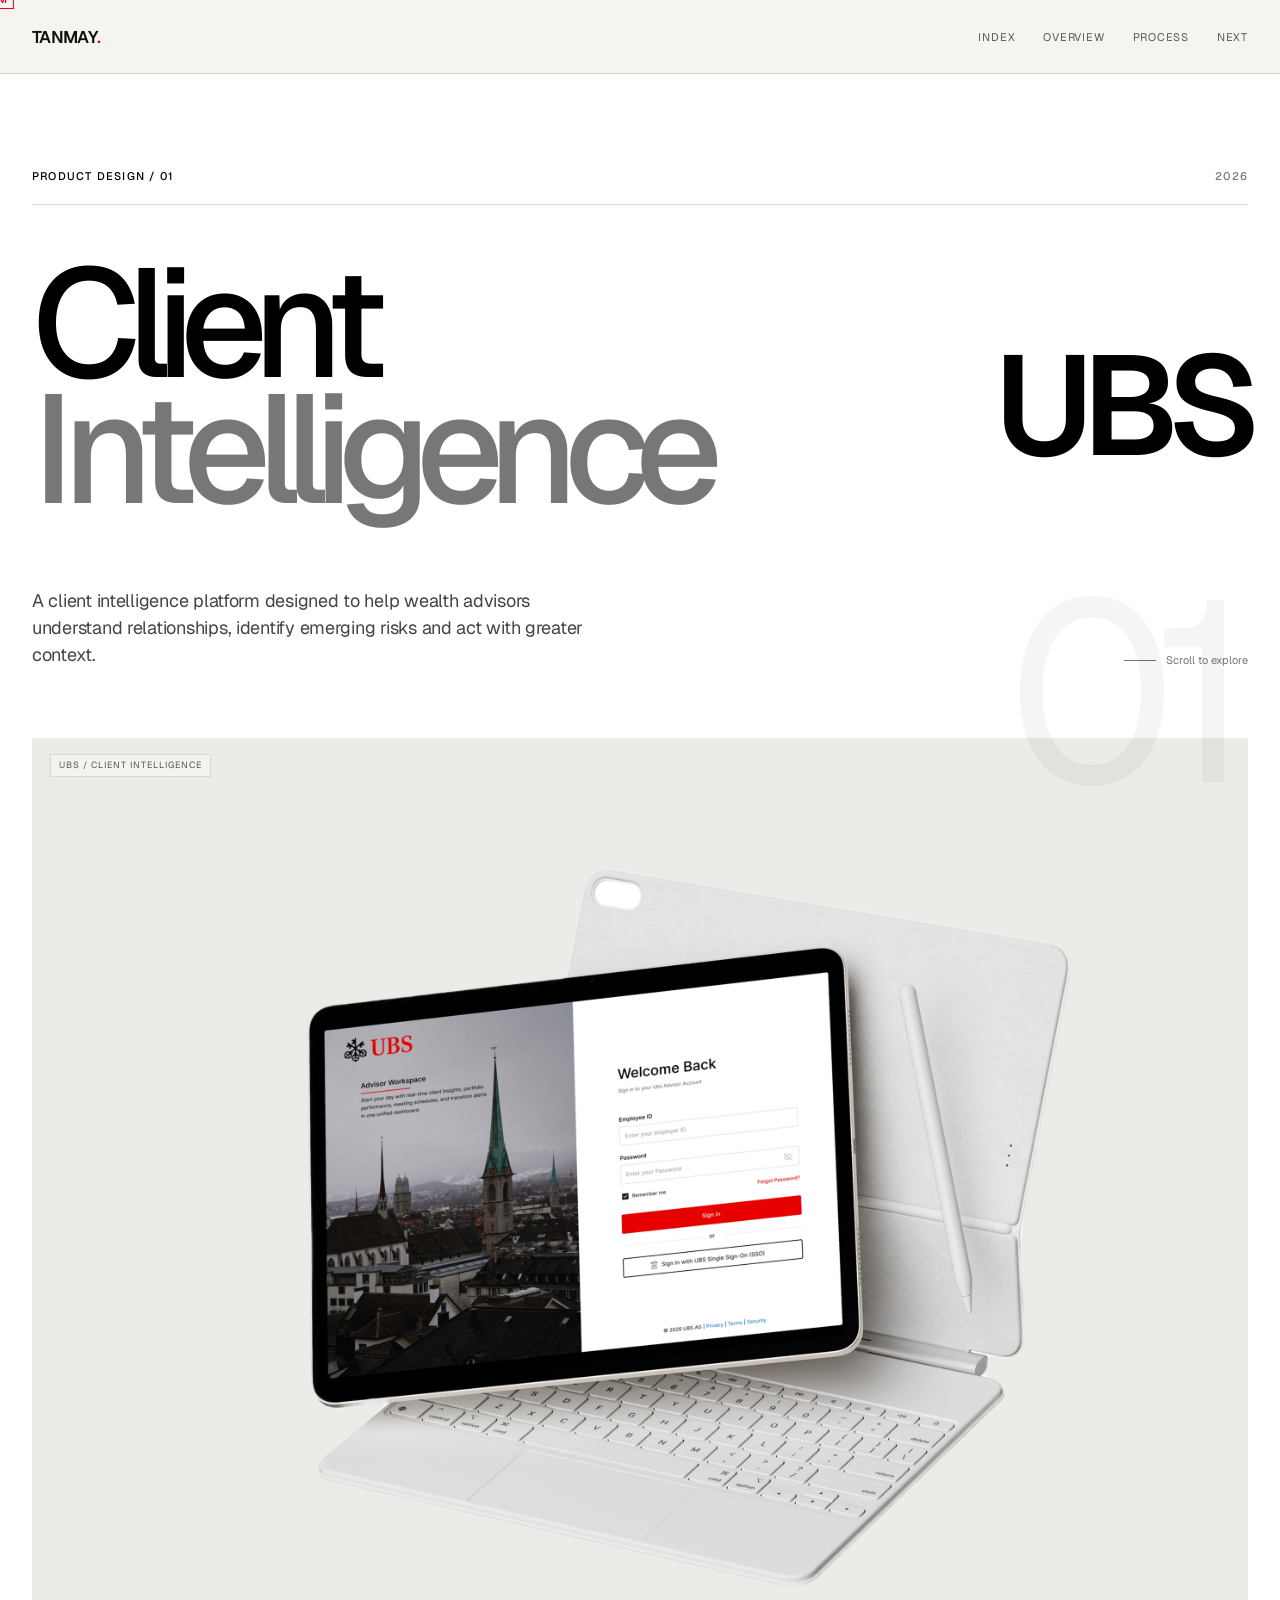
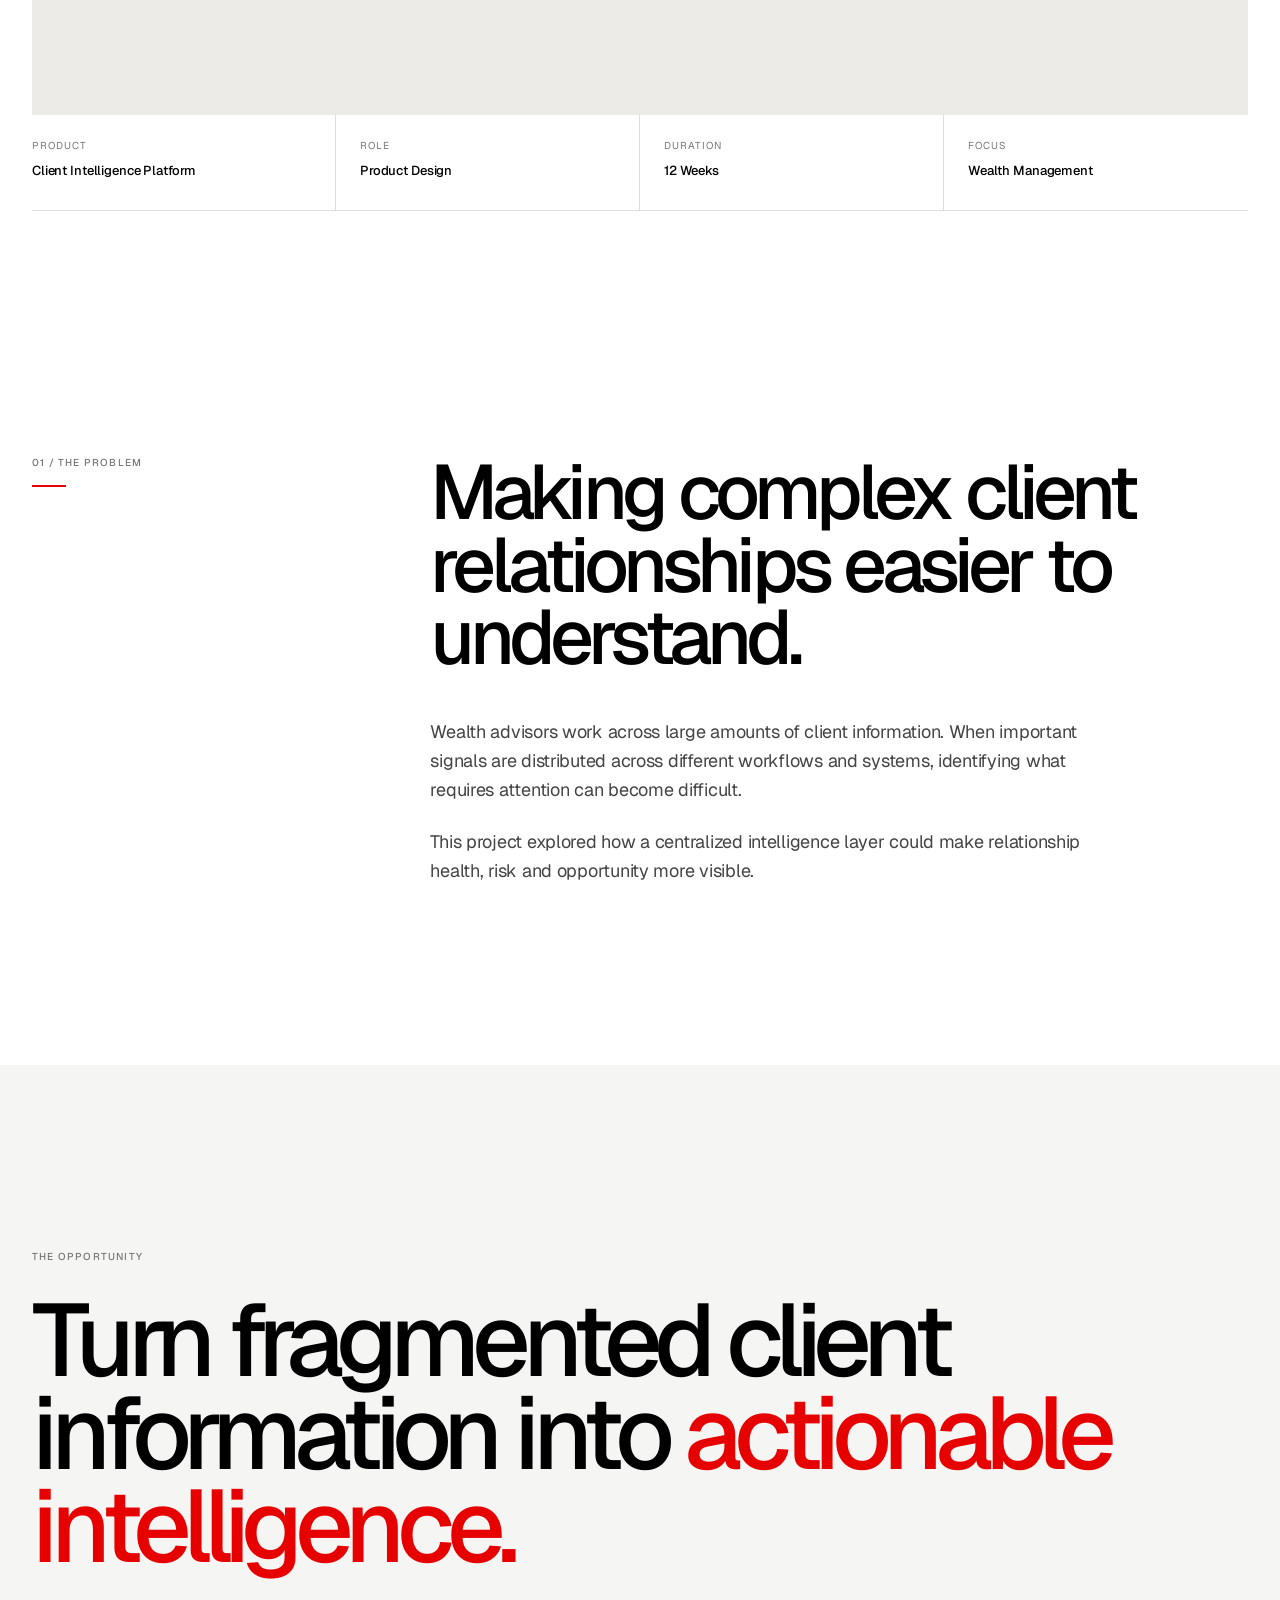
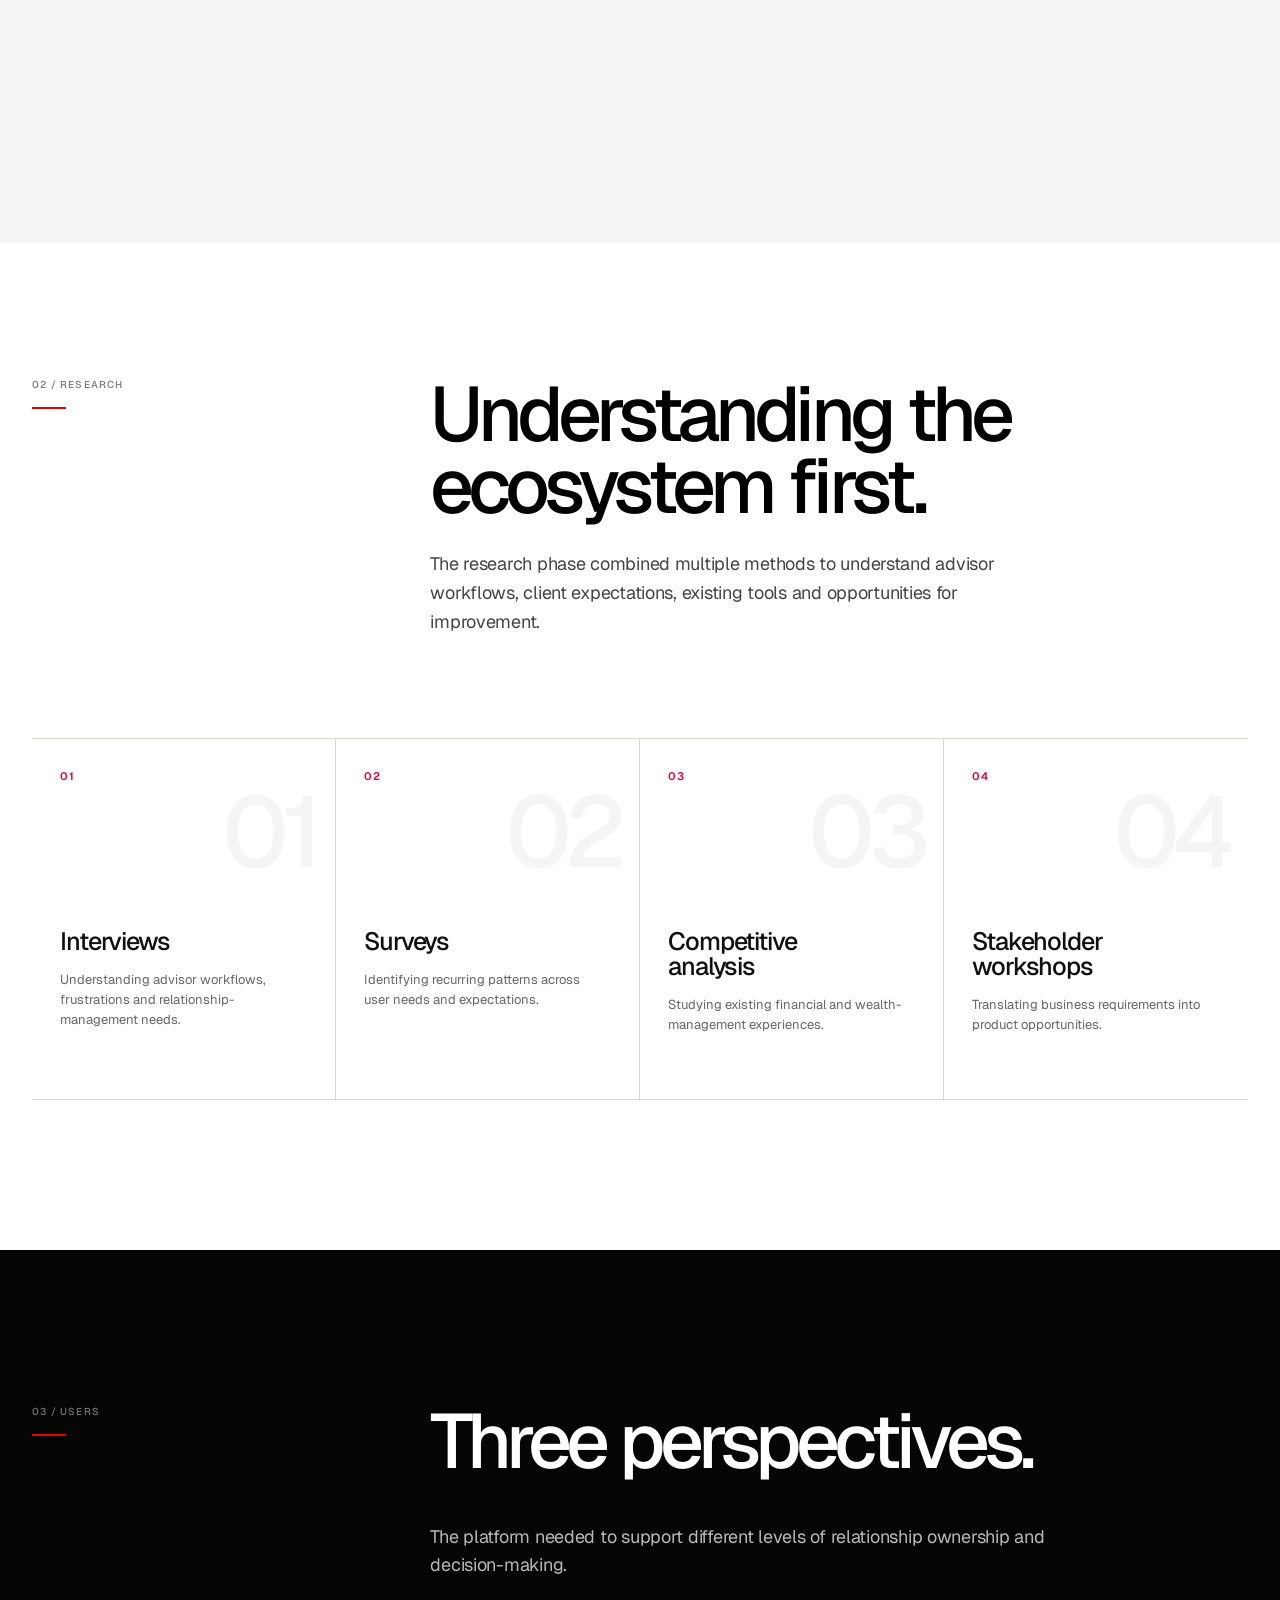
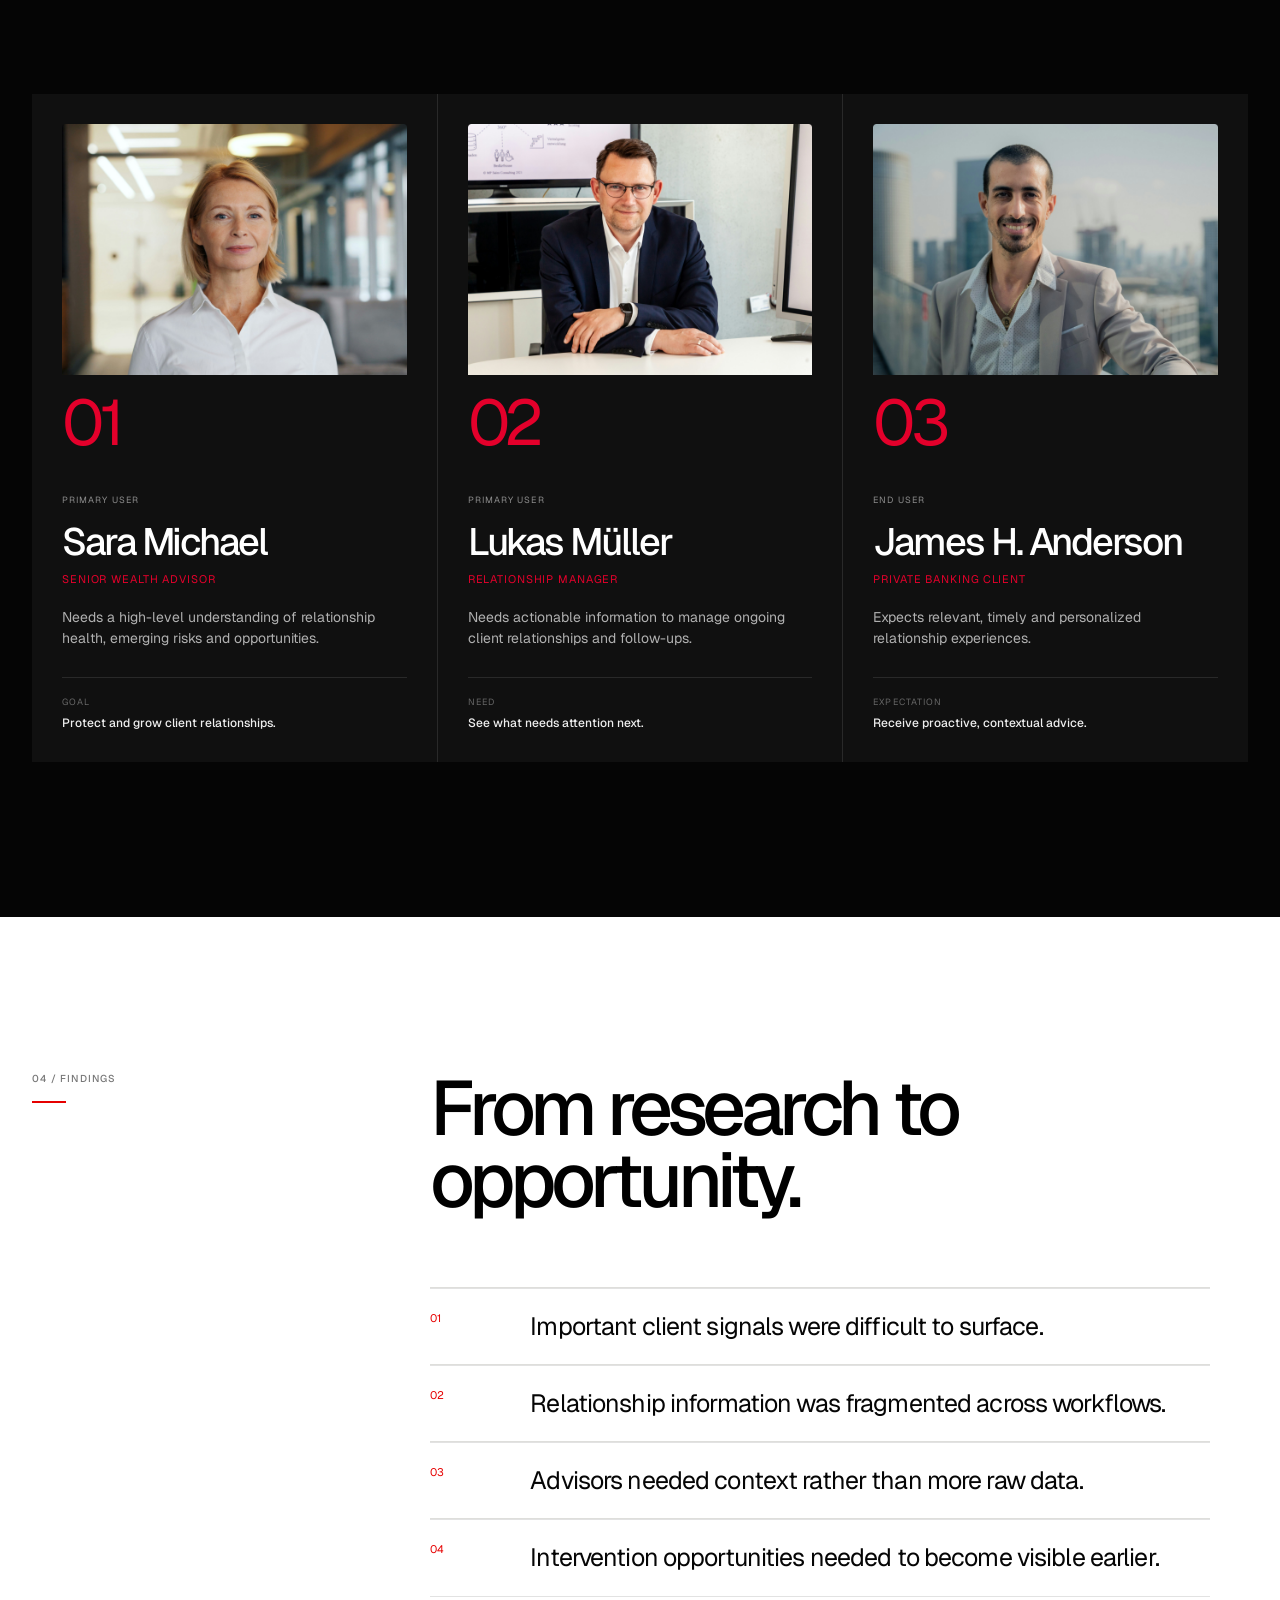
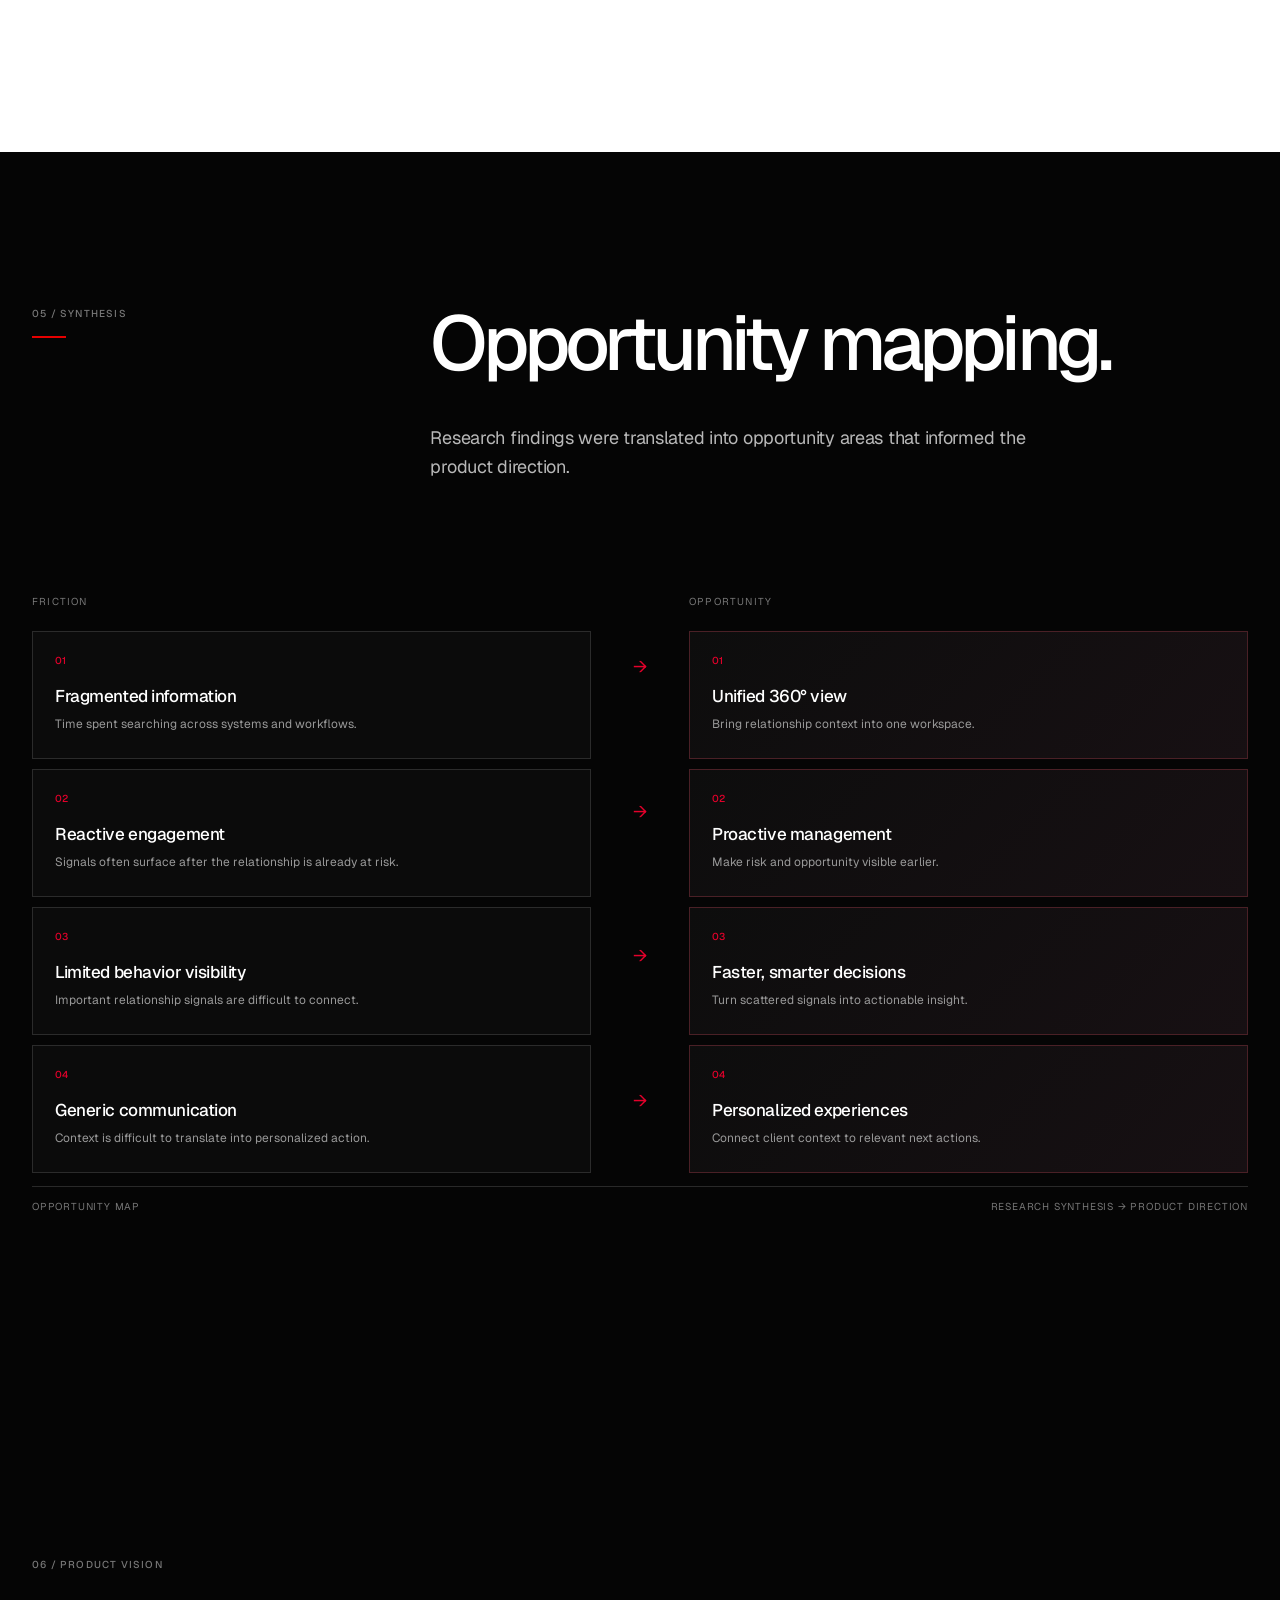
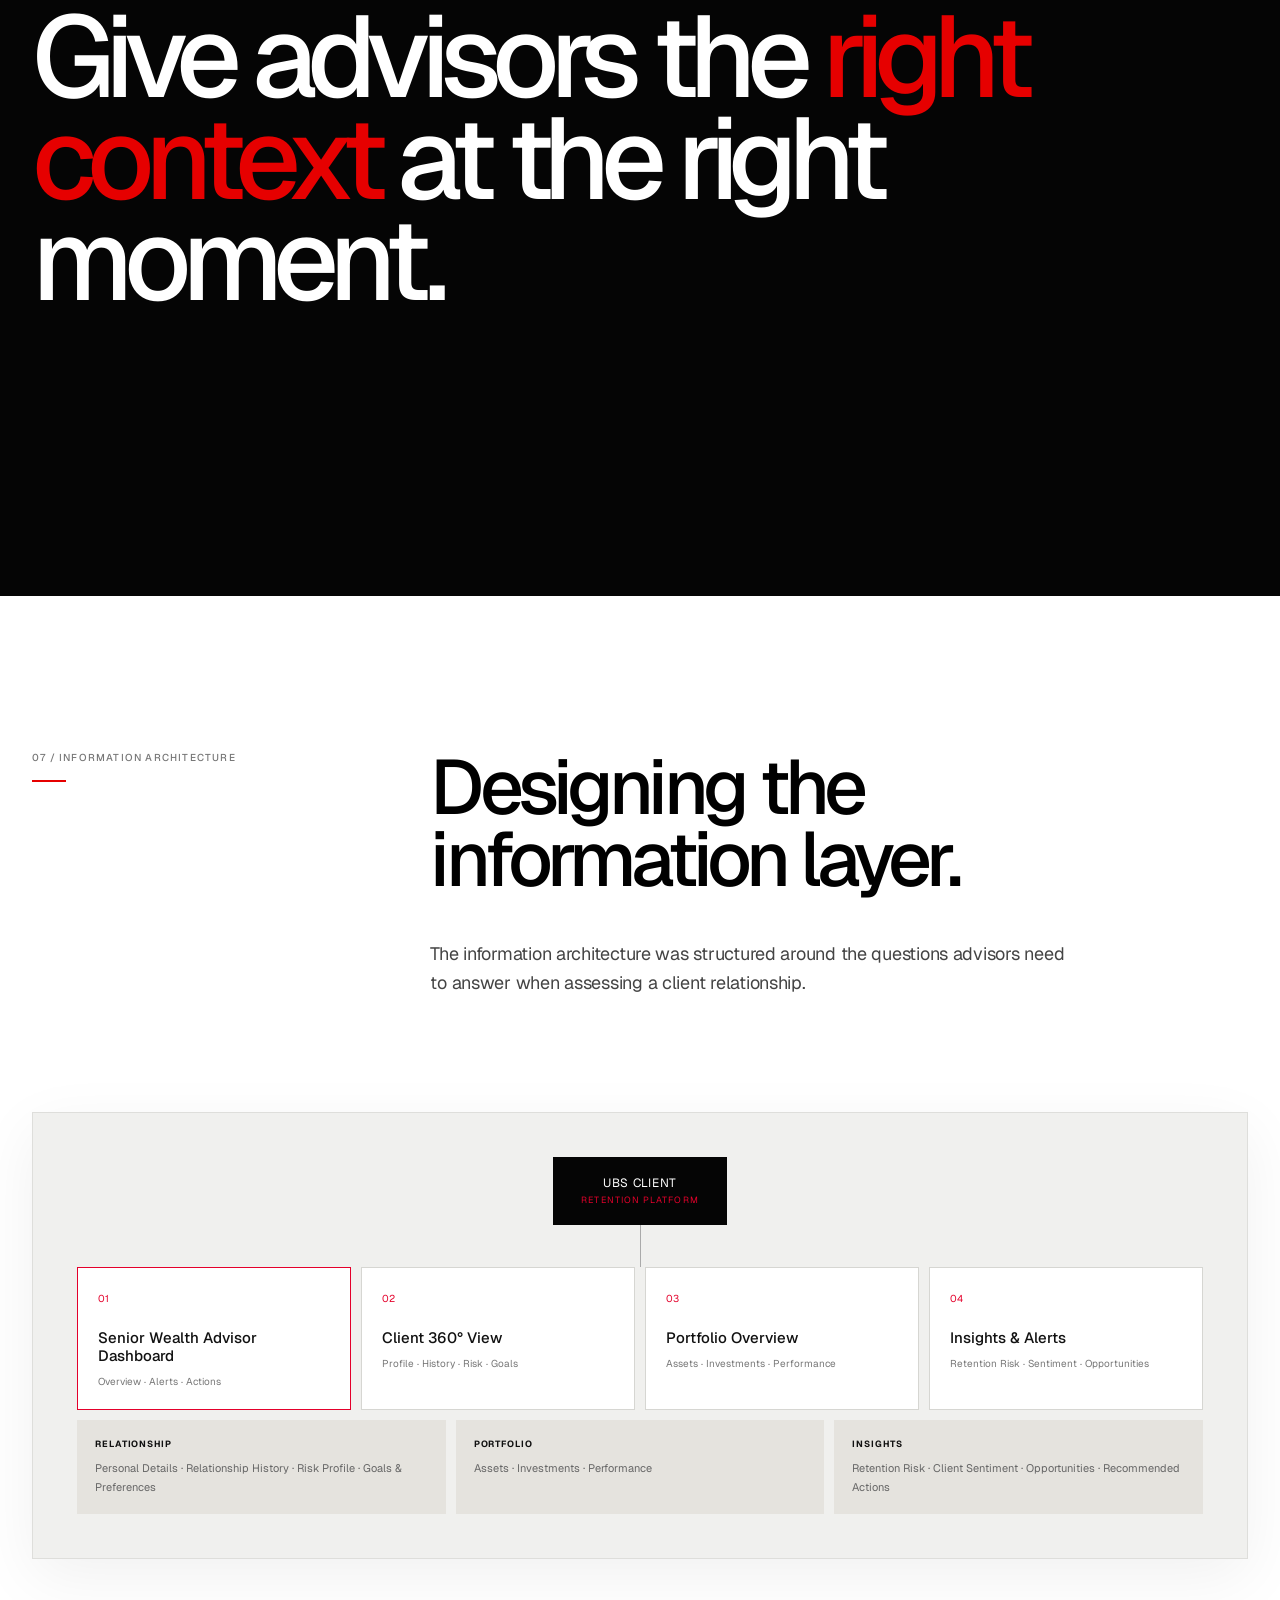
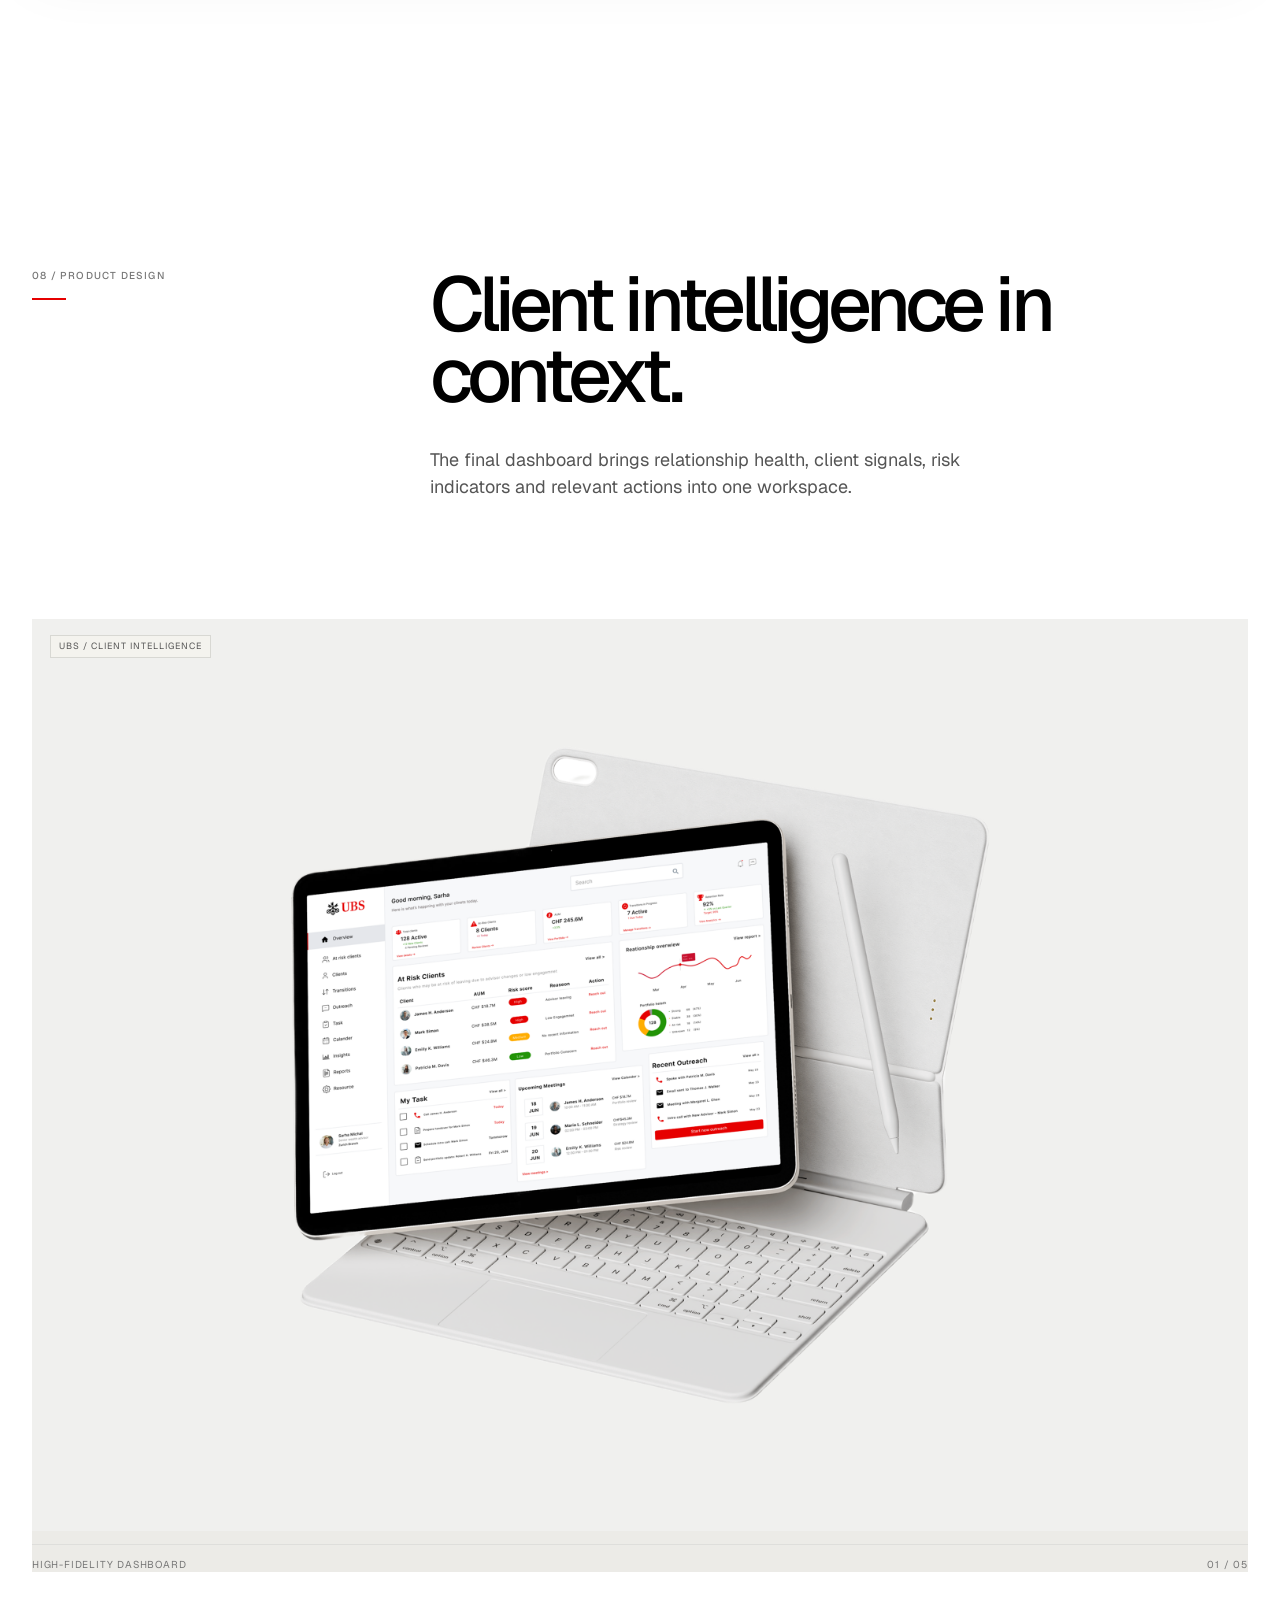
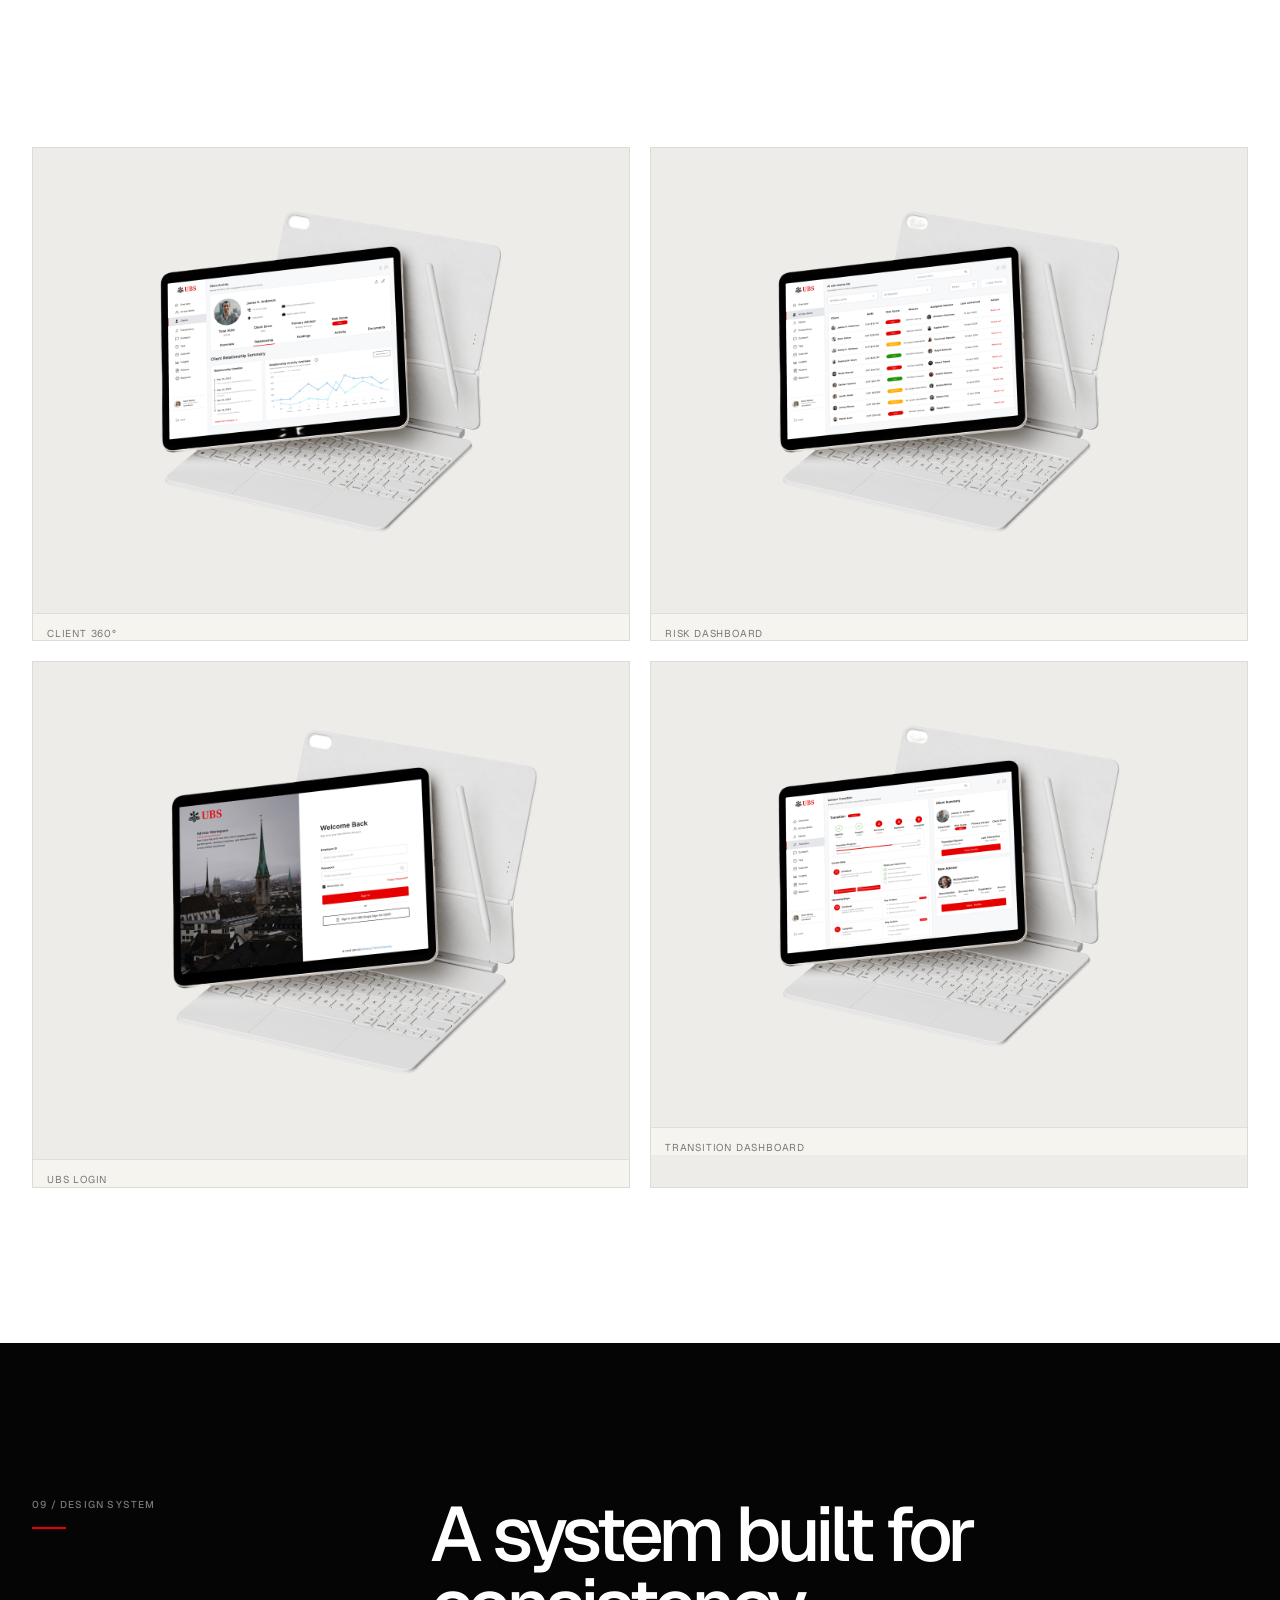
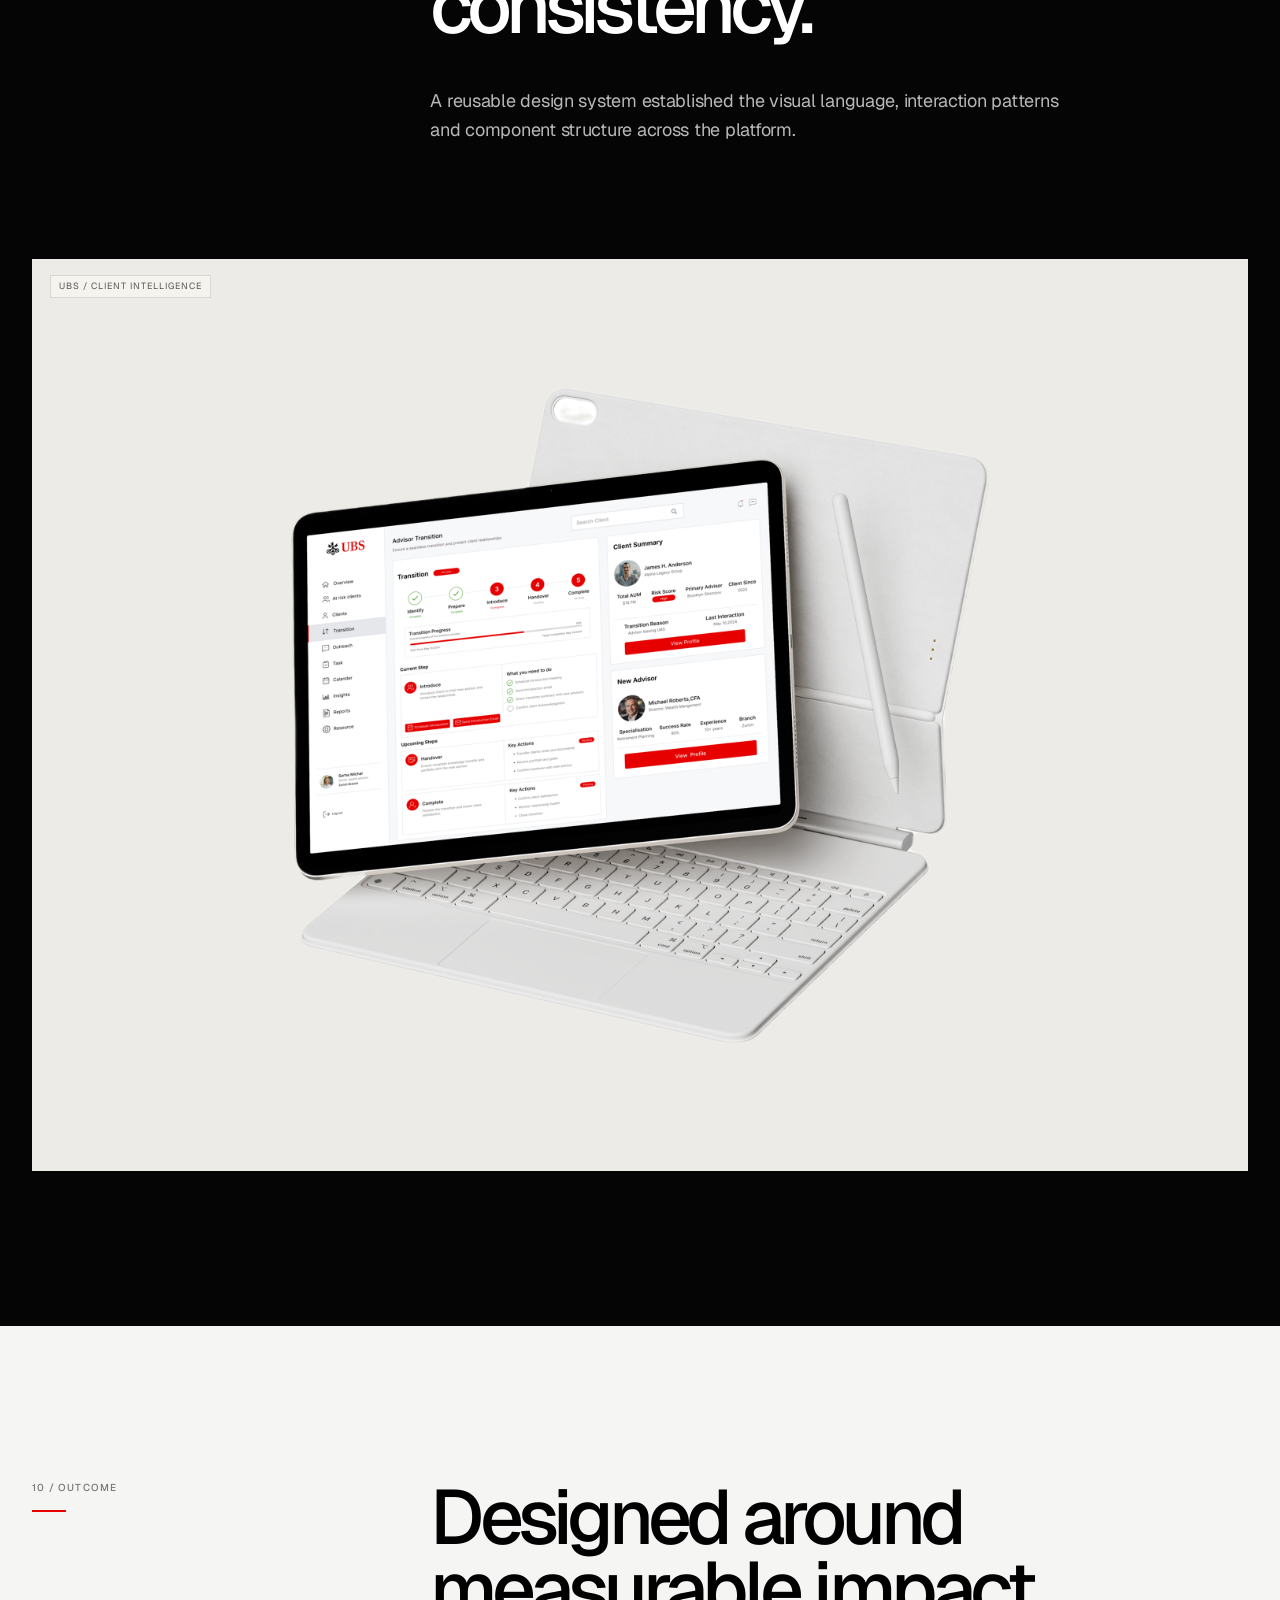
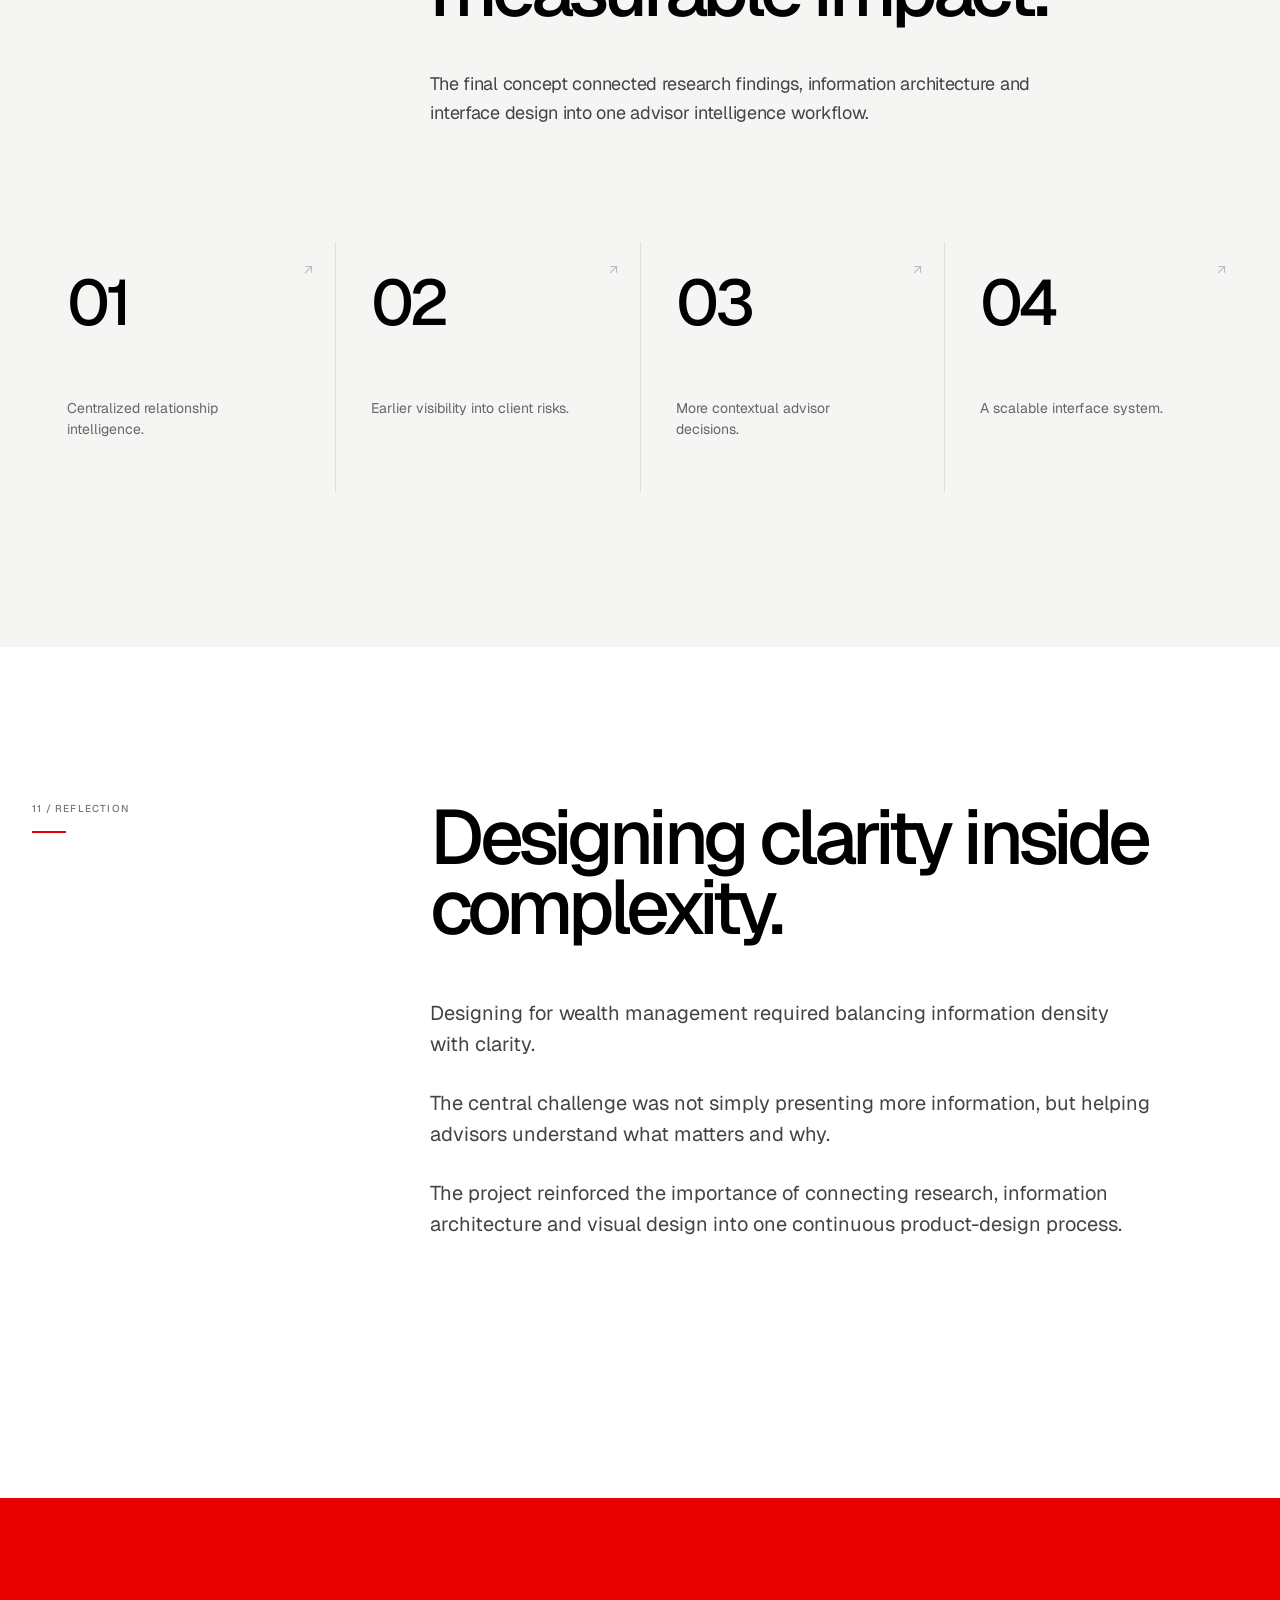
==== commit 18ade4a9: "Add TM cursor to UBS page" ====
--- a/ubs.html
+++ b/ubs.html
@@ -11,7 +11,8 @@
     <link rel="stylesheet" href="ubs.css" />
   </head>
 
-  <body>
+  <body>\n    <div class="tm-cursor" aria-hidden="true"><span>TM</span></div>
+    
 <!-- =====================================================
        NAV
   ====================================================== -->
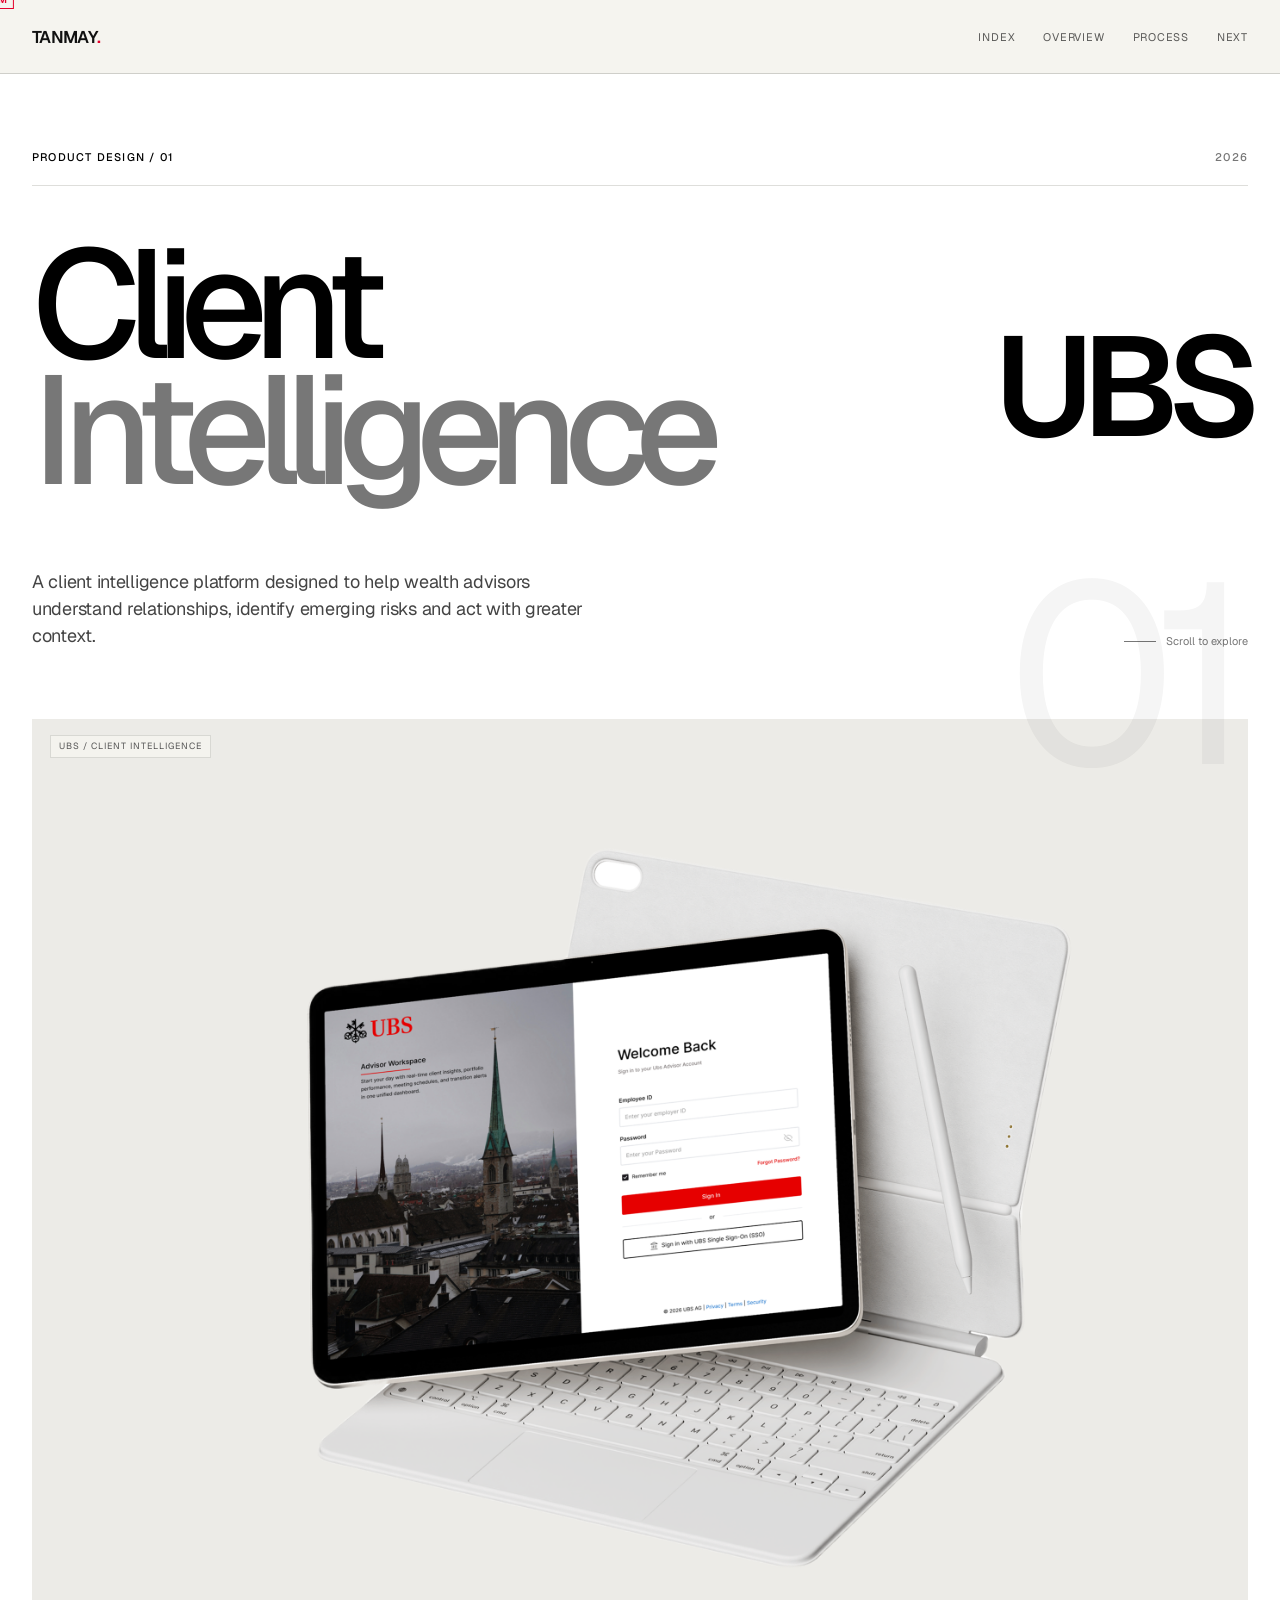
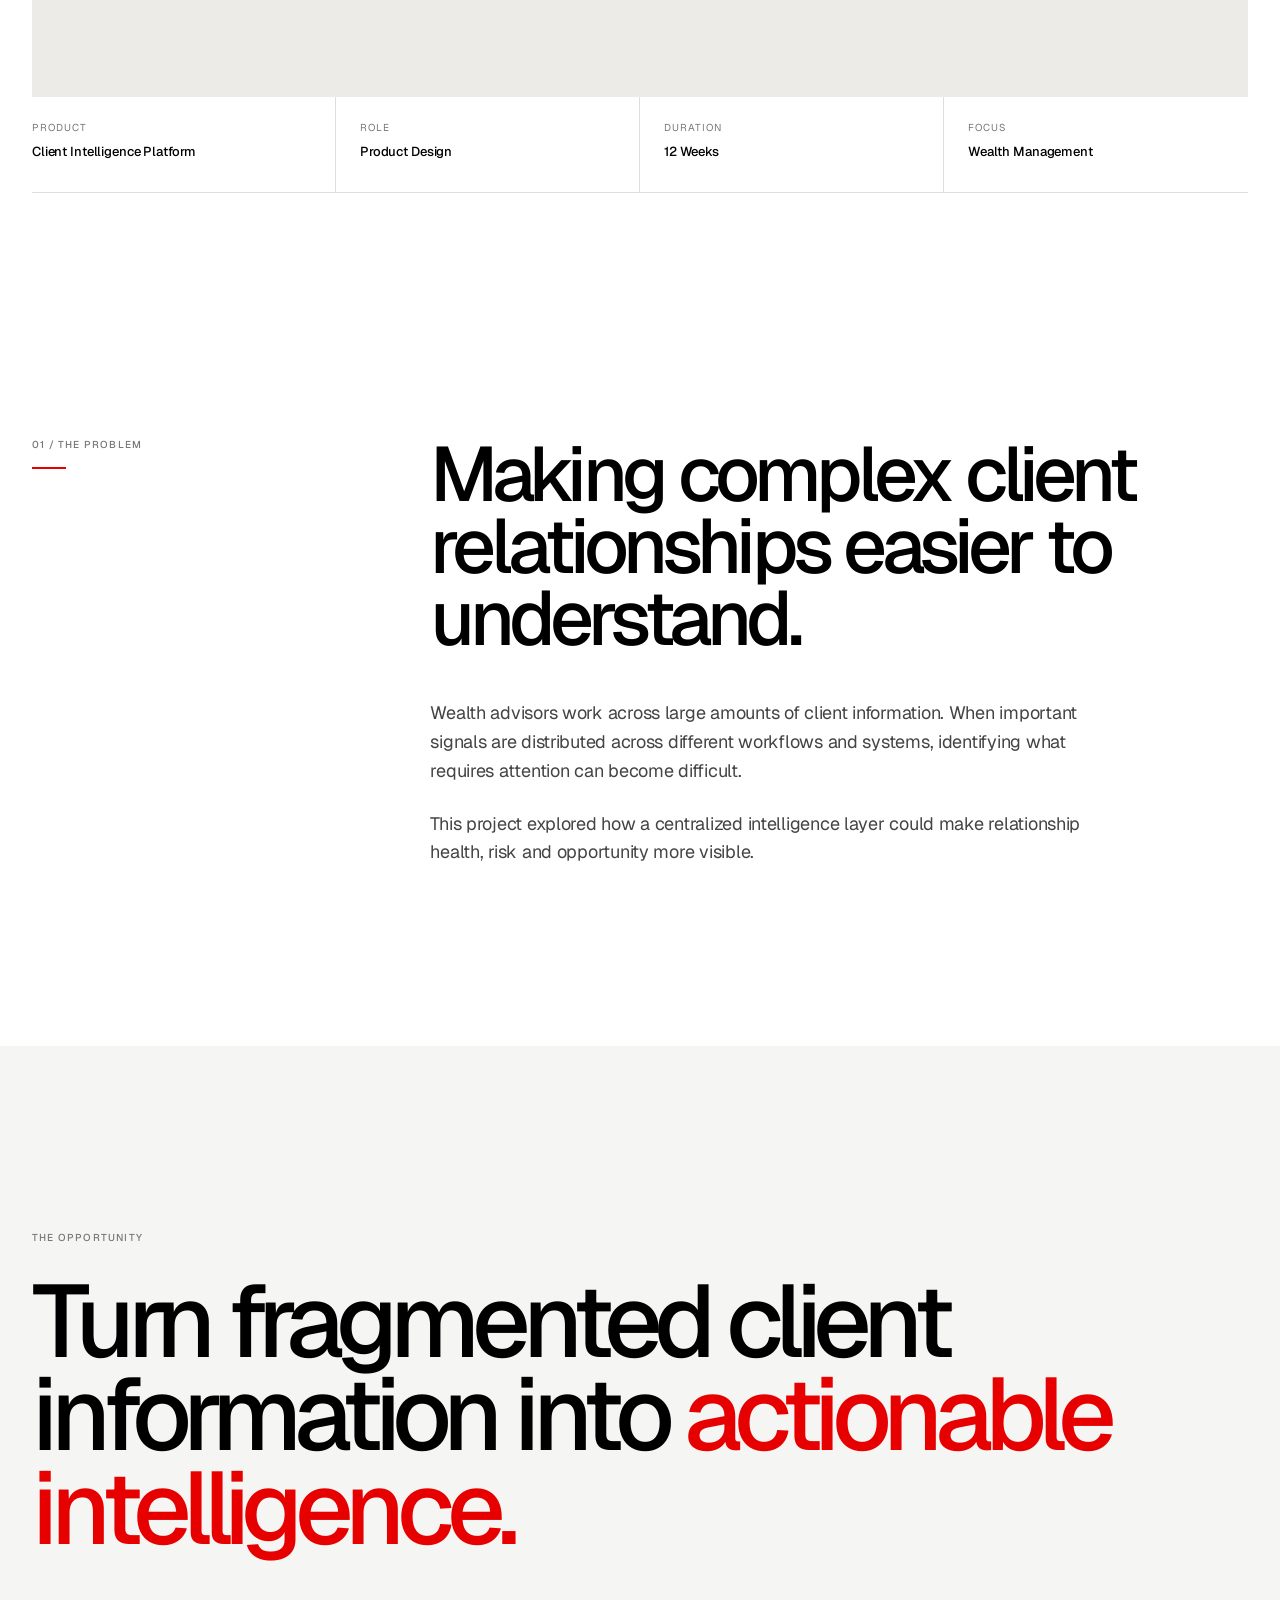
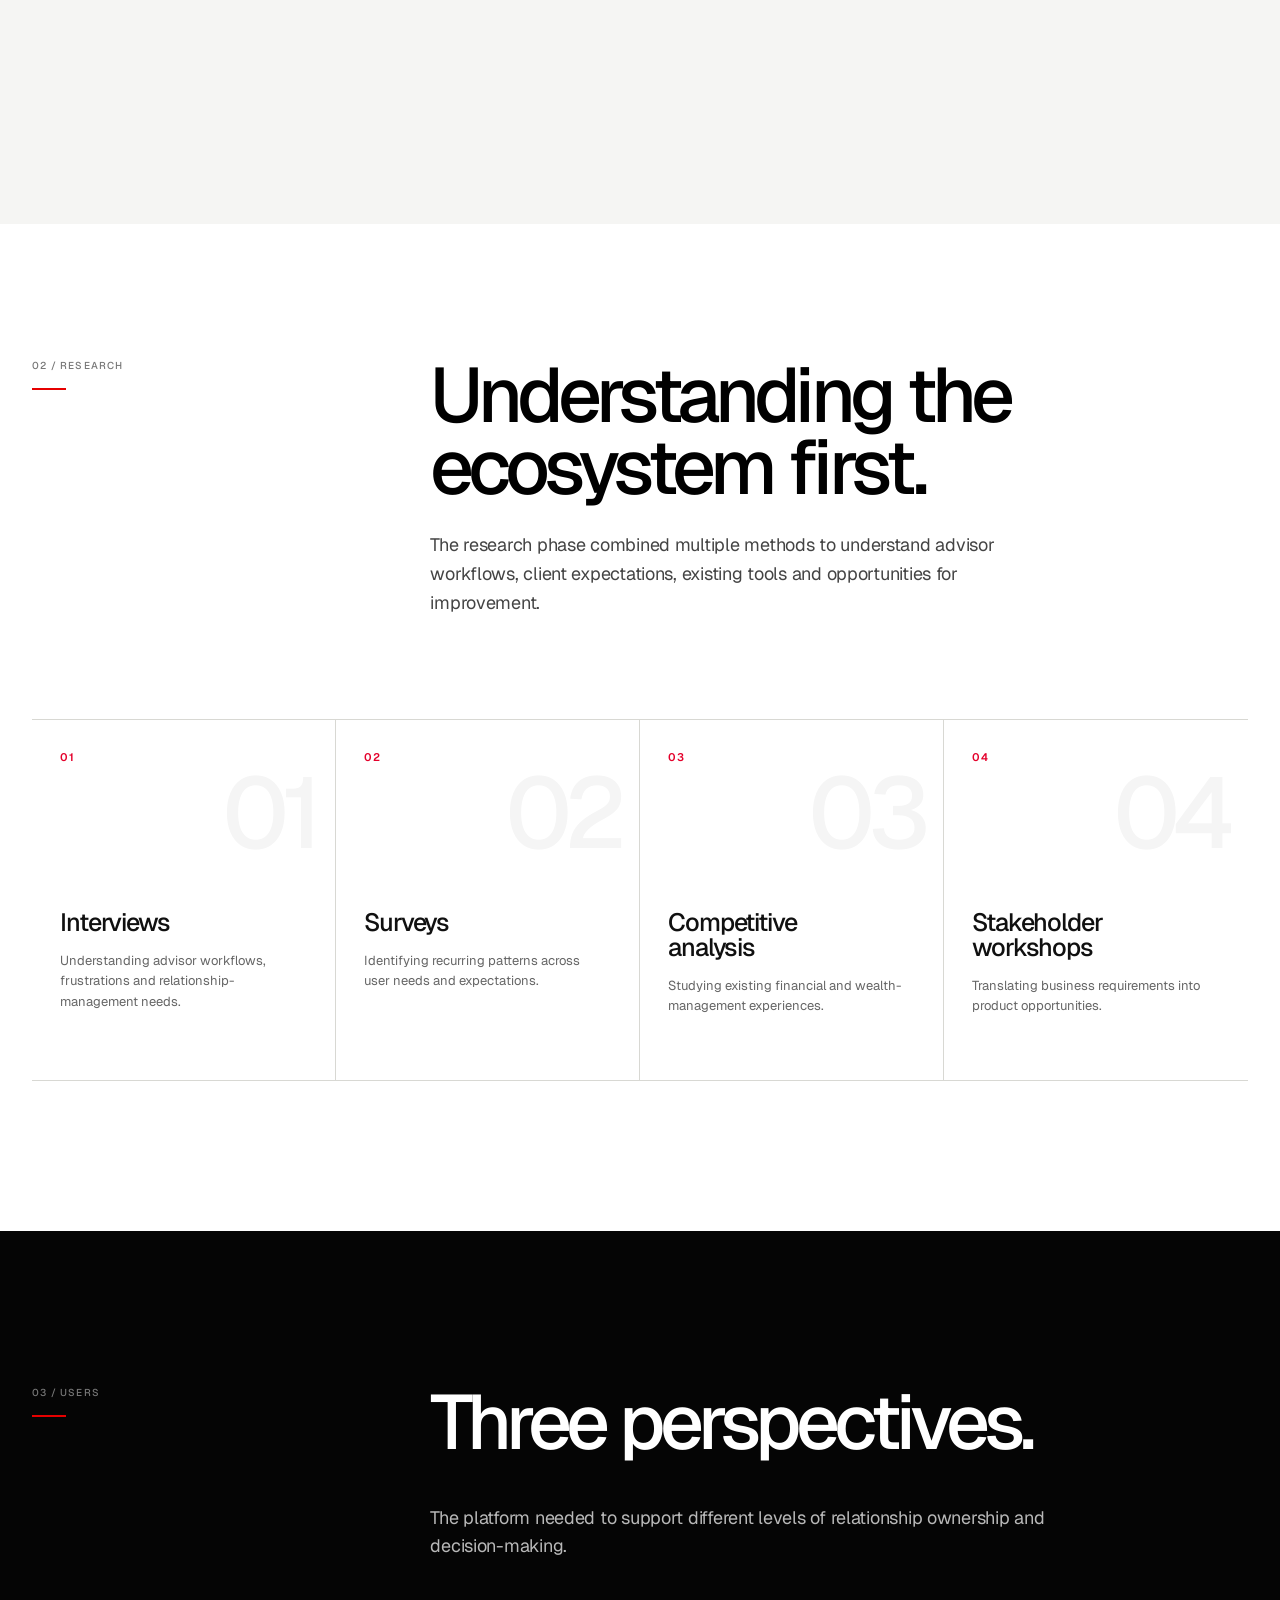
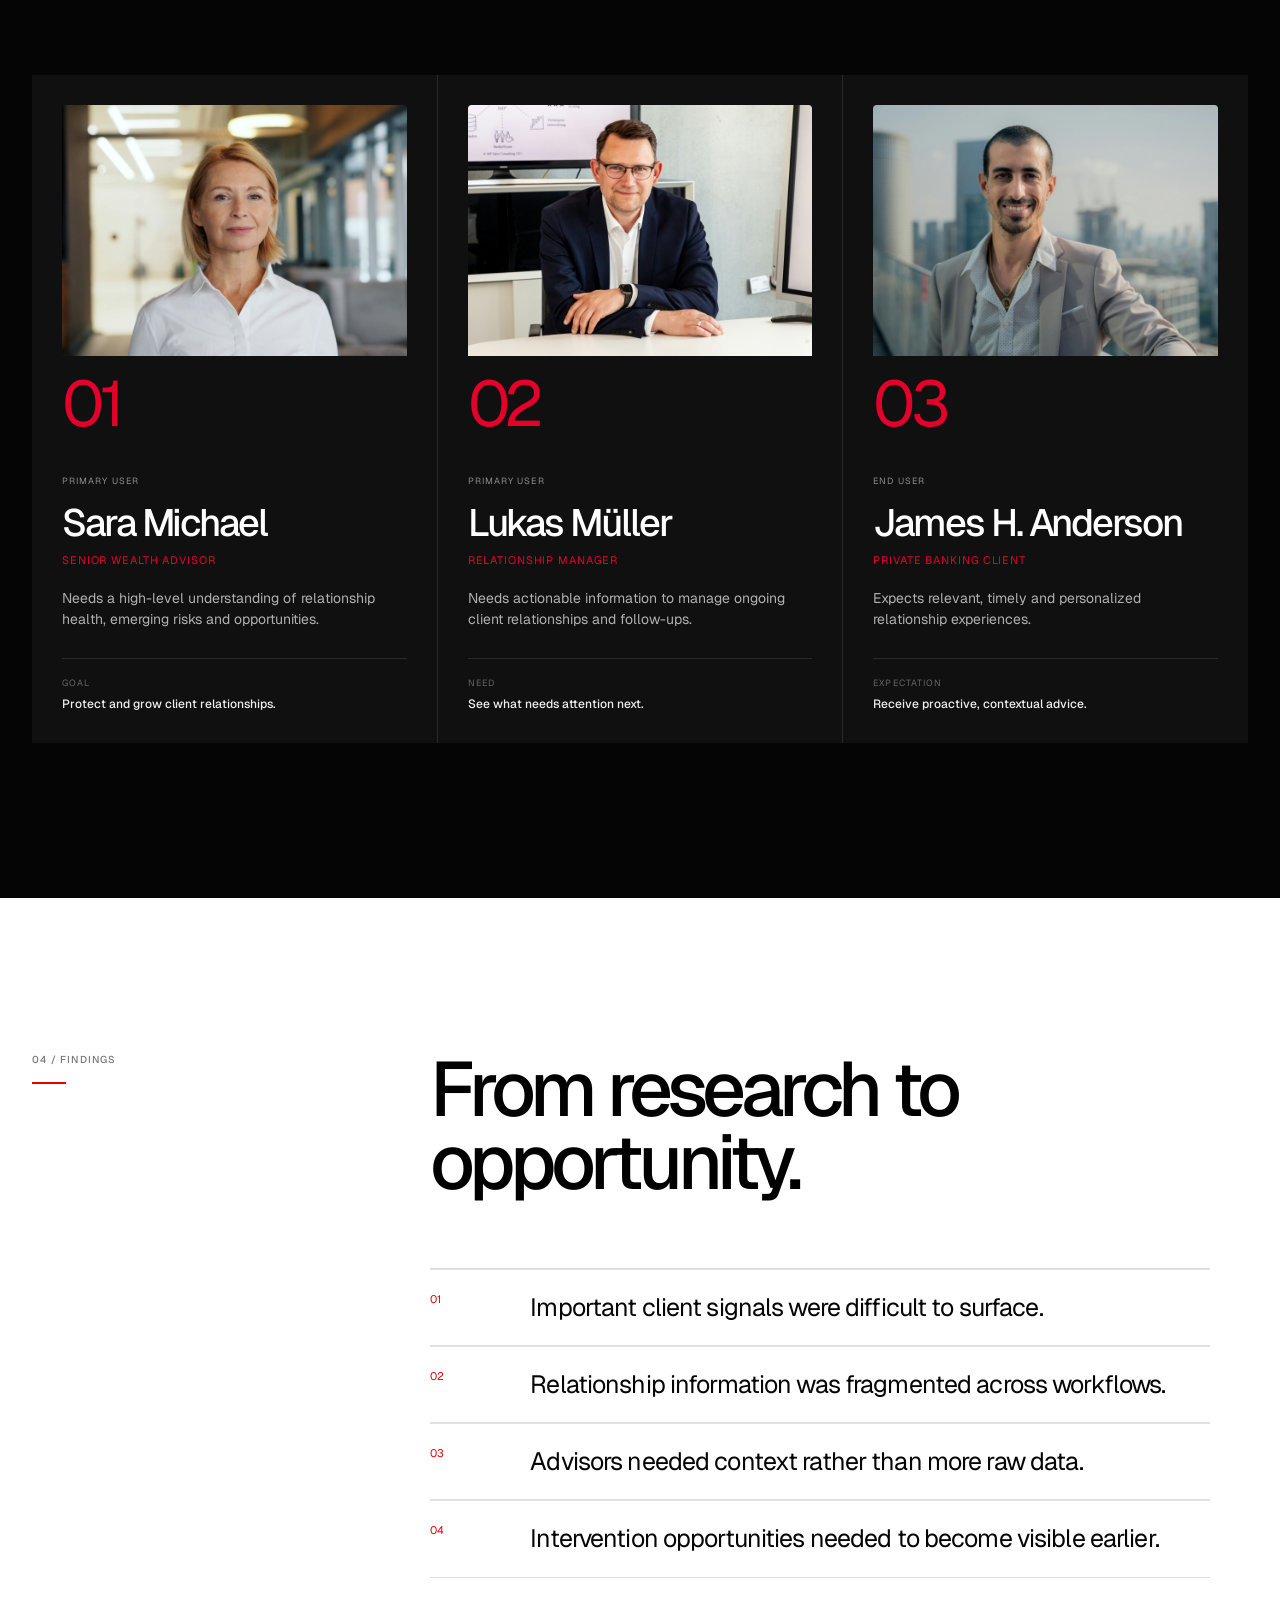
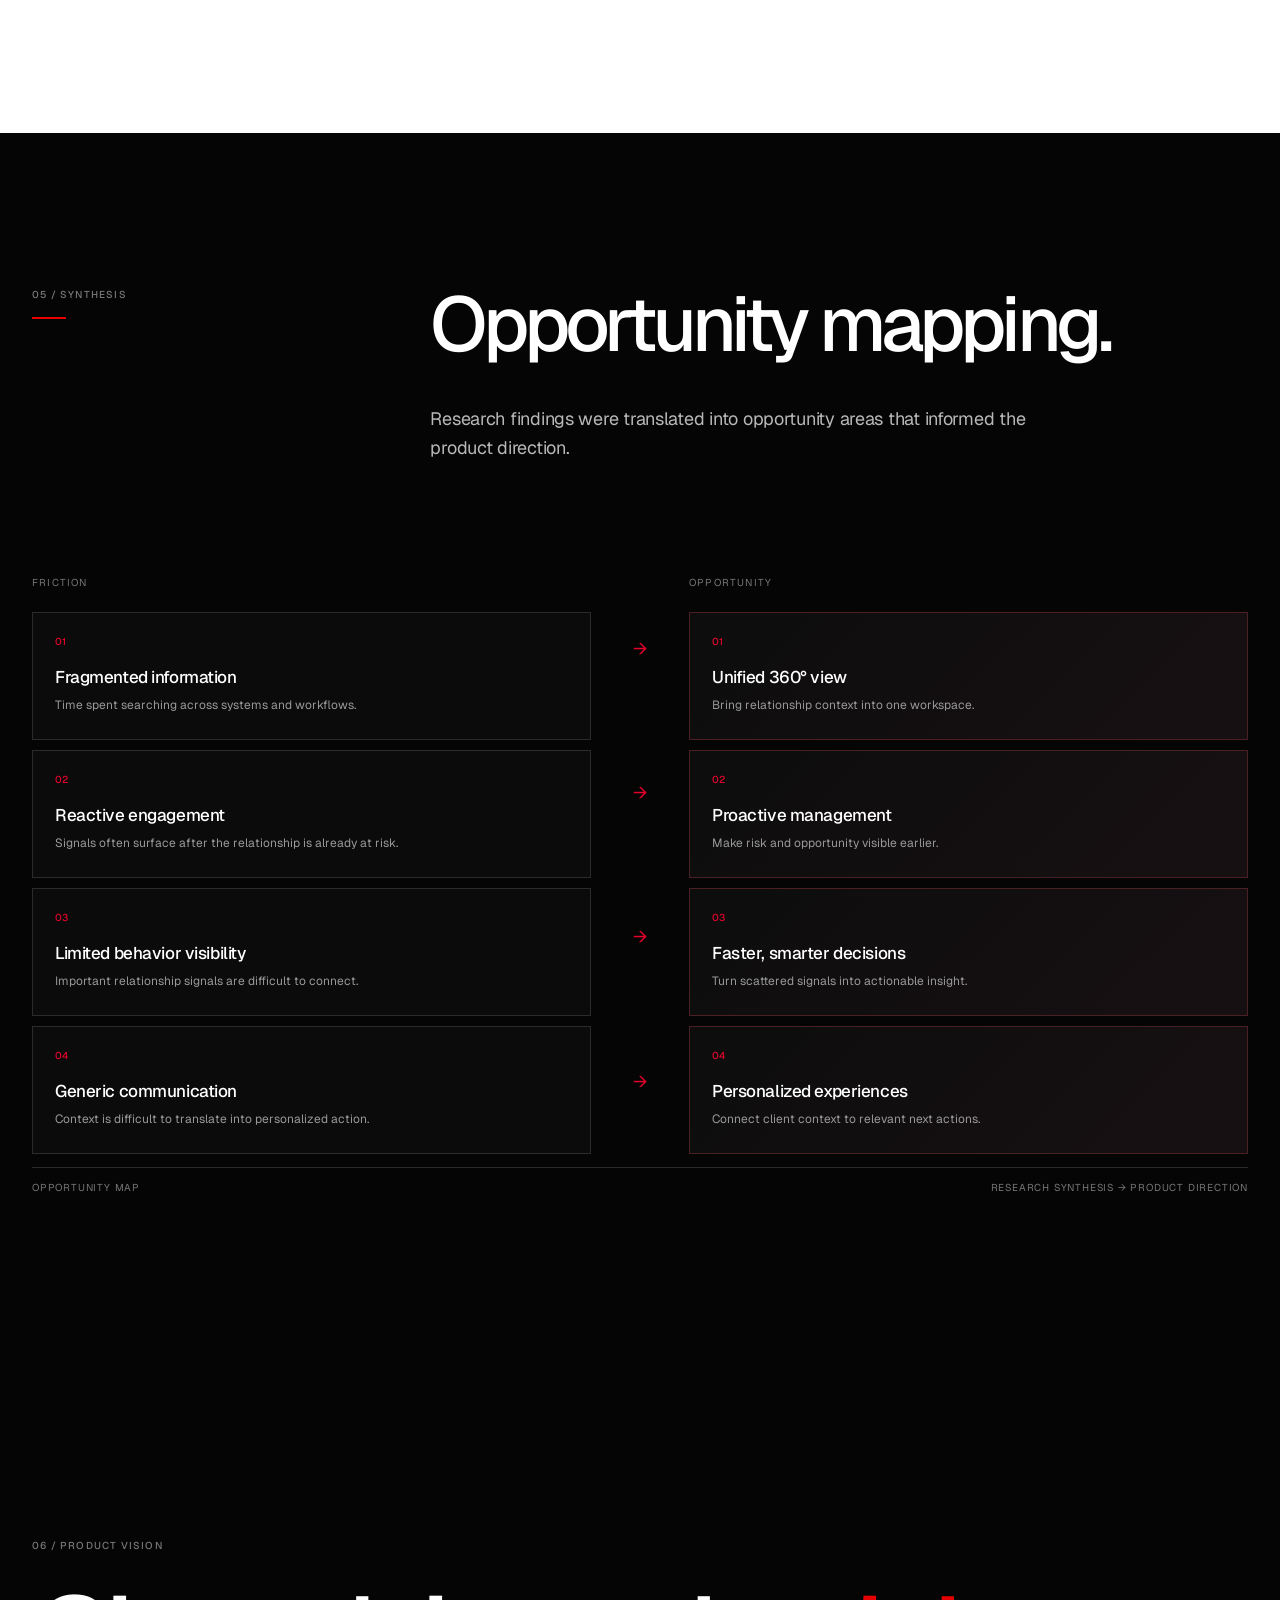
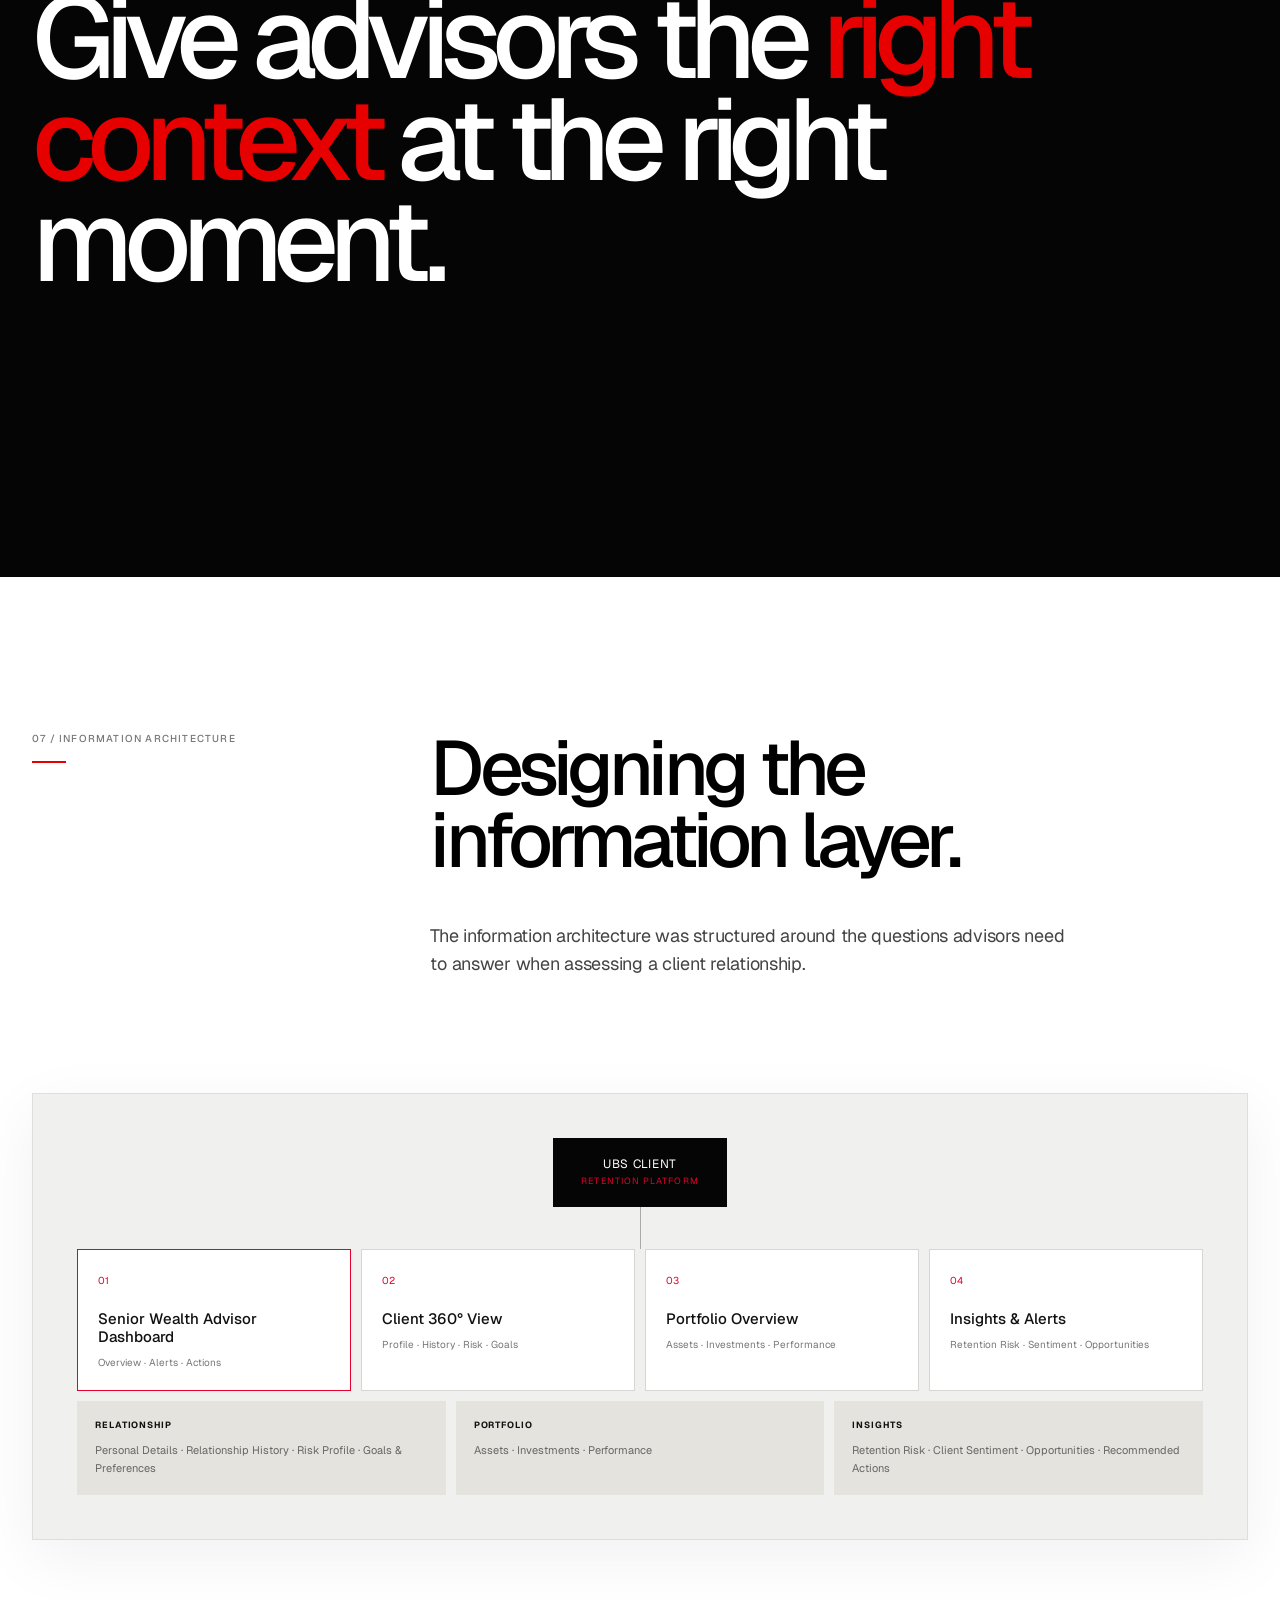
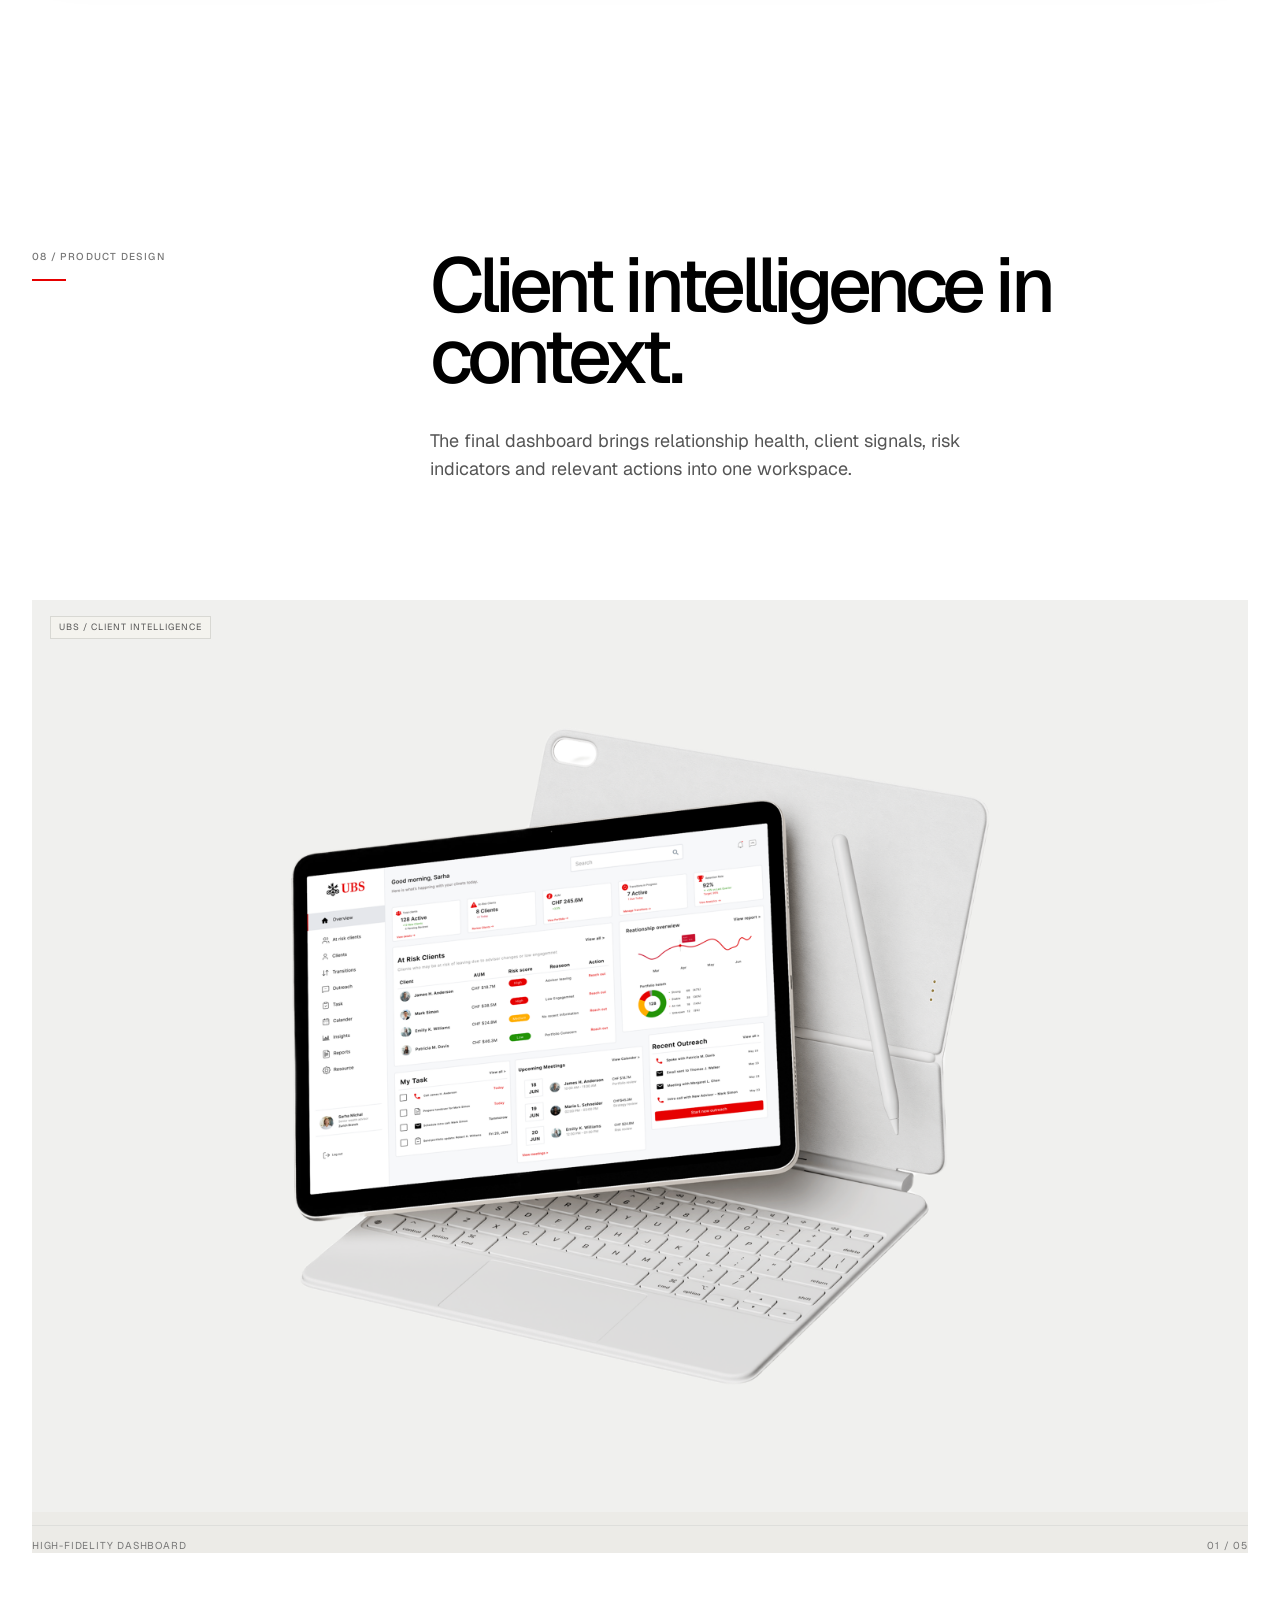
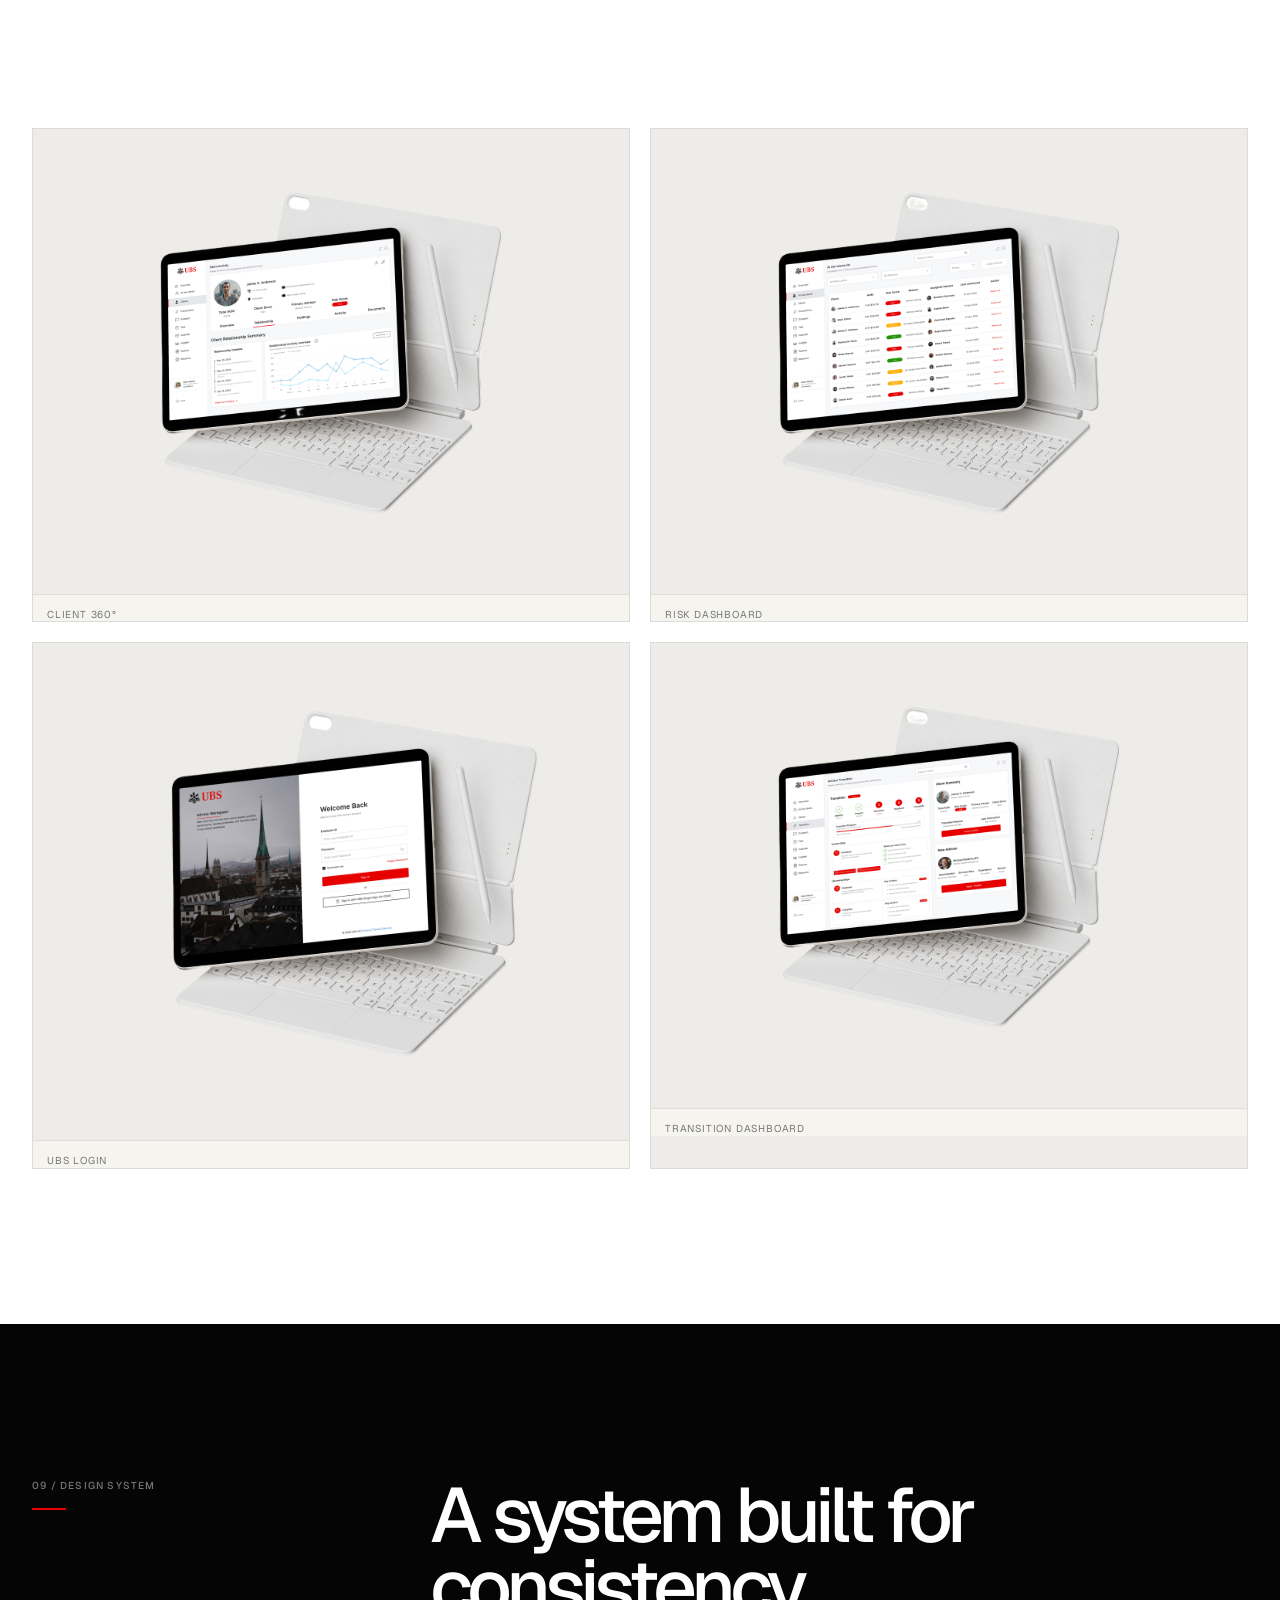
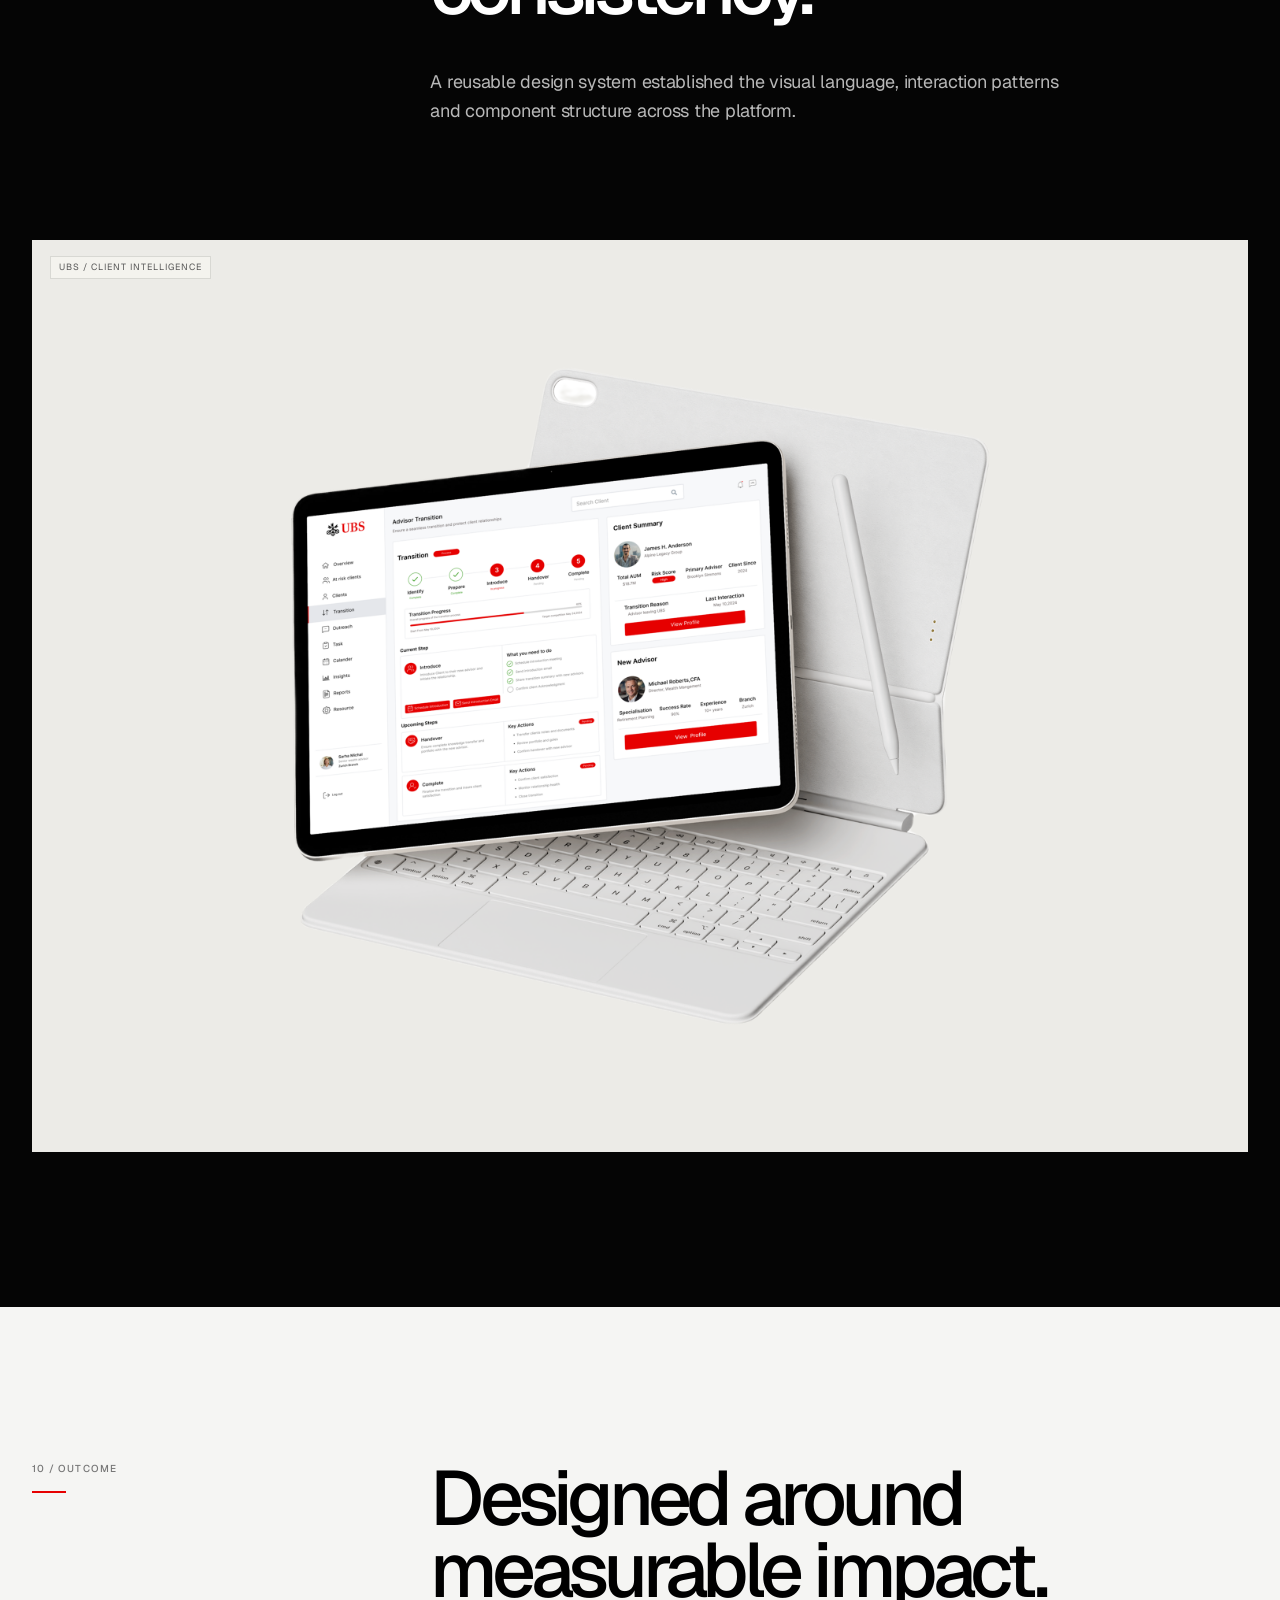
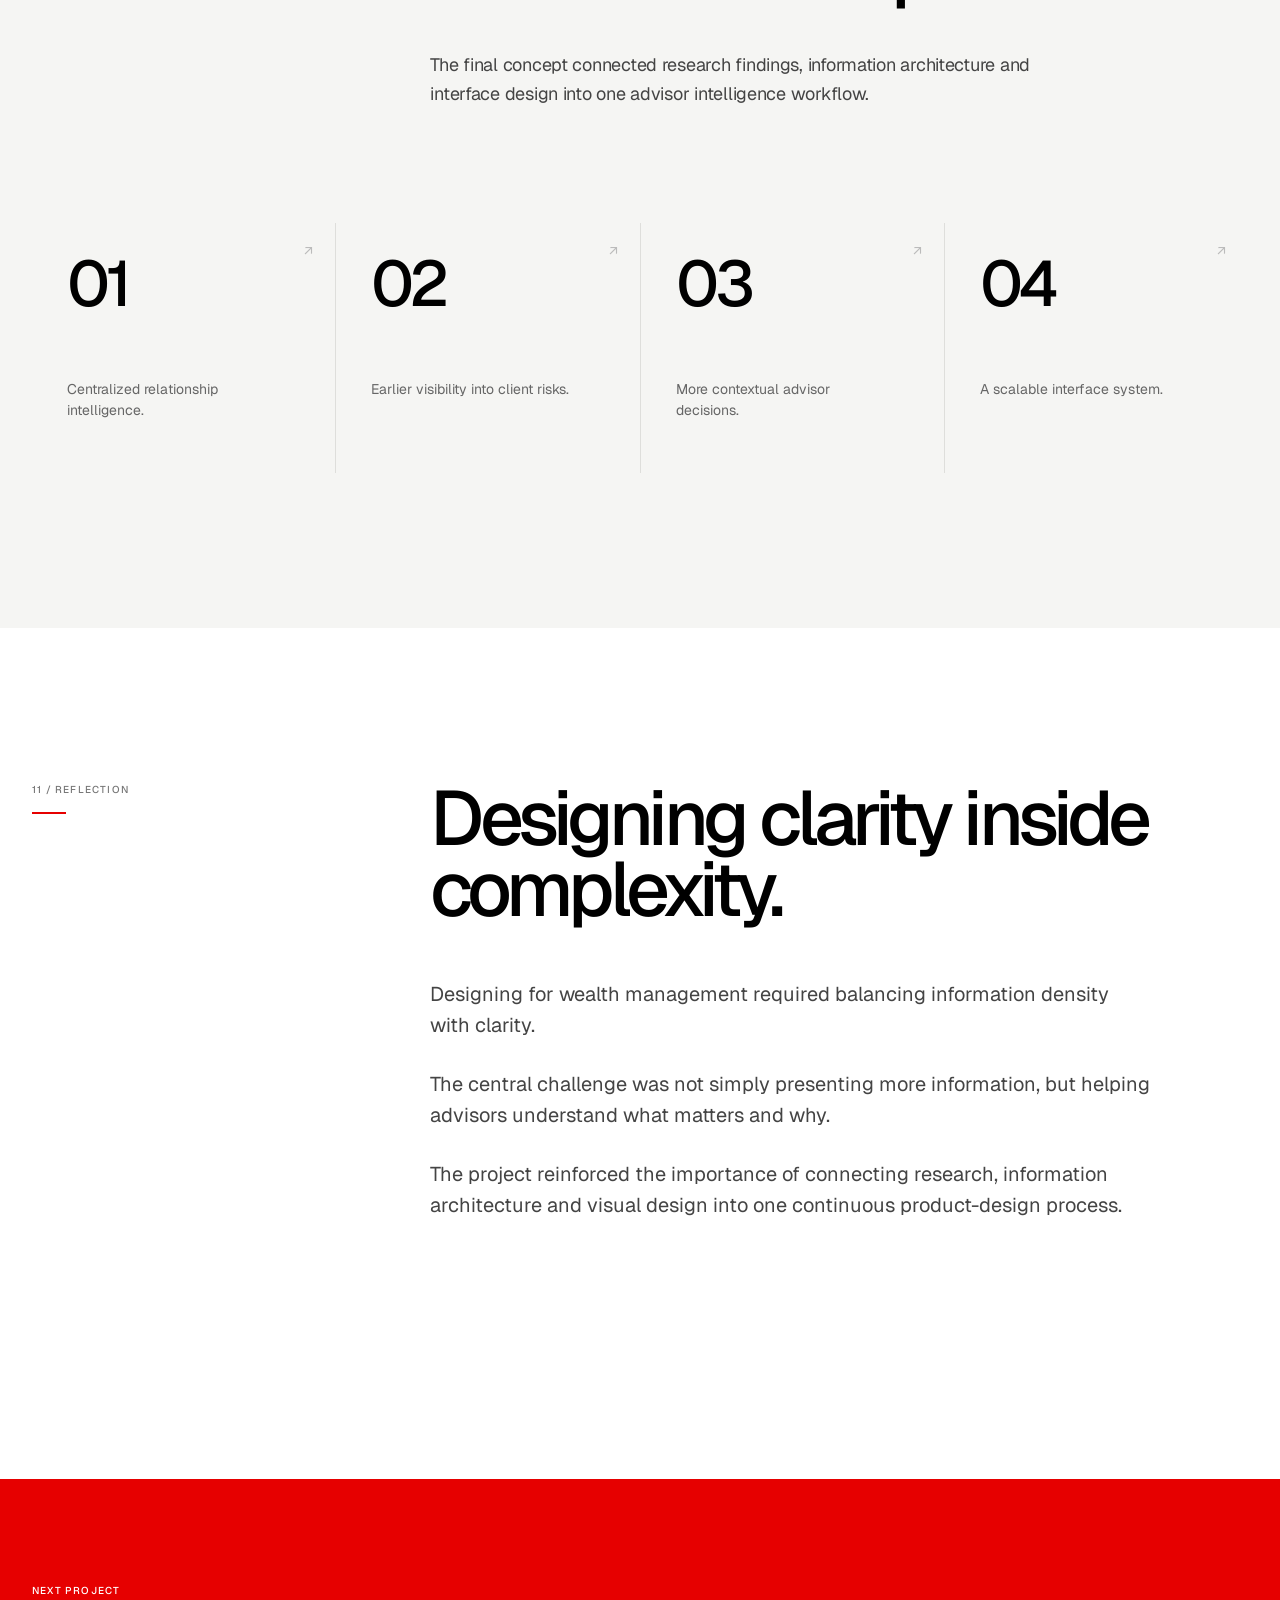
==== commit 07369933: "Fix TM cursor markup and motion" ====
--- a/ubs.html
+++ b/ubs.html
@@ -11,7 +11,8 @@
     <link rel="stylesheet" href="ubs.css" />
   </head>
 
-  <body>\n    <div class="tm-cursor" aria-hidden="true"><span>TM</span></div>
+  <body>
+    <div class="tm-cursor" aria-hidden="true">TM</div>
     
 <!-- =====================================================
        NAV
@@ -654,5 +655,21 @@
         animate();
       })();
     </script>
+    <script>
+      (() => {
+        const cursor = document.querySelector(".tm-cursor");
+        if (!cursor || window.matchMedia("(max-width: 700px)").matches) return;
+        let x = window.innerWidth / 2, y = window.innerHeight / 2;
+        let tx = x, ty = y;
+        document.addEventListener("mousemove", (e) => { tx = e.clientX; ty = e.clientY; }, { passive: true });
+        const tick = () => {
+          x += (tx - x) * 0.18;
+          y += (ty - y) * 0.18;
+          cursor.style.transform = `translate3d(${x}px,${y}px,0) translate(-50%,-50%)`;
+          requestAnimationFrame(tick);
+        };
+        tick();
+      })();
+    </script>
   </body>
 </html>
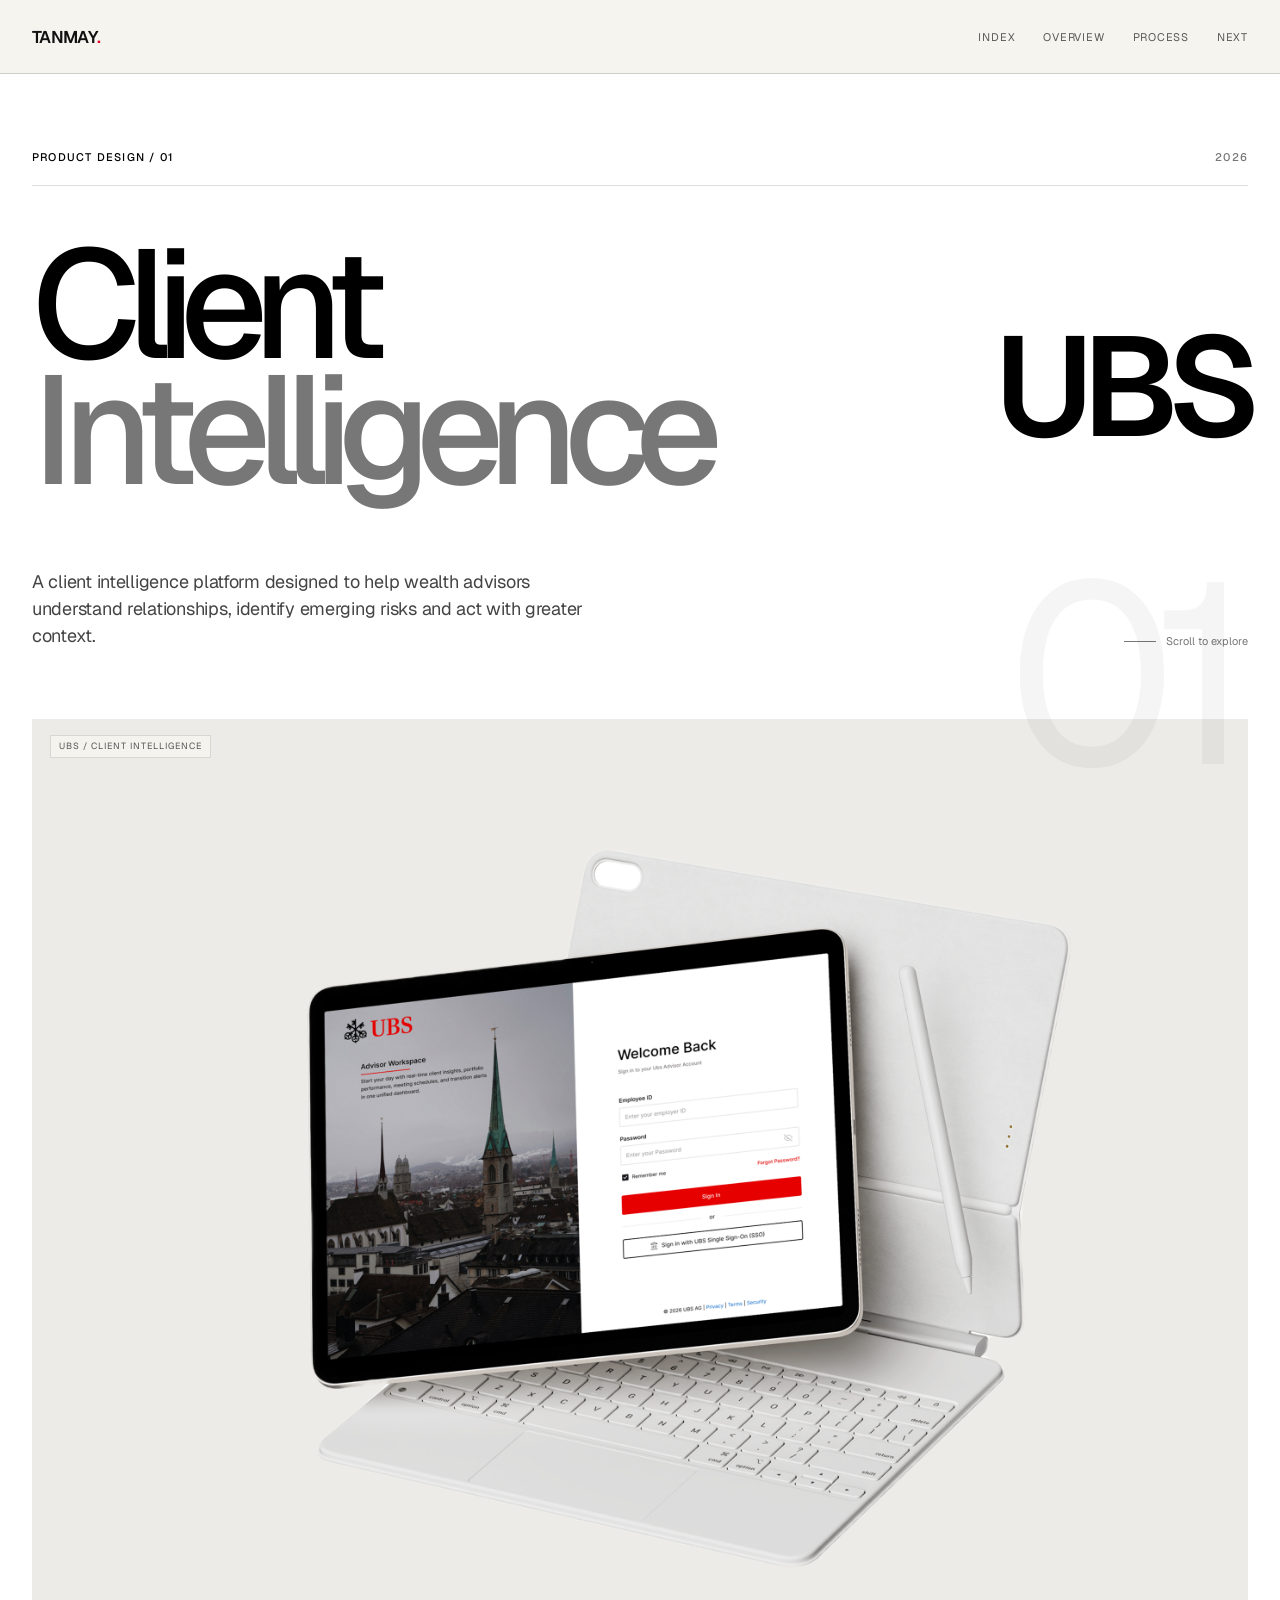
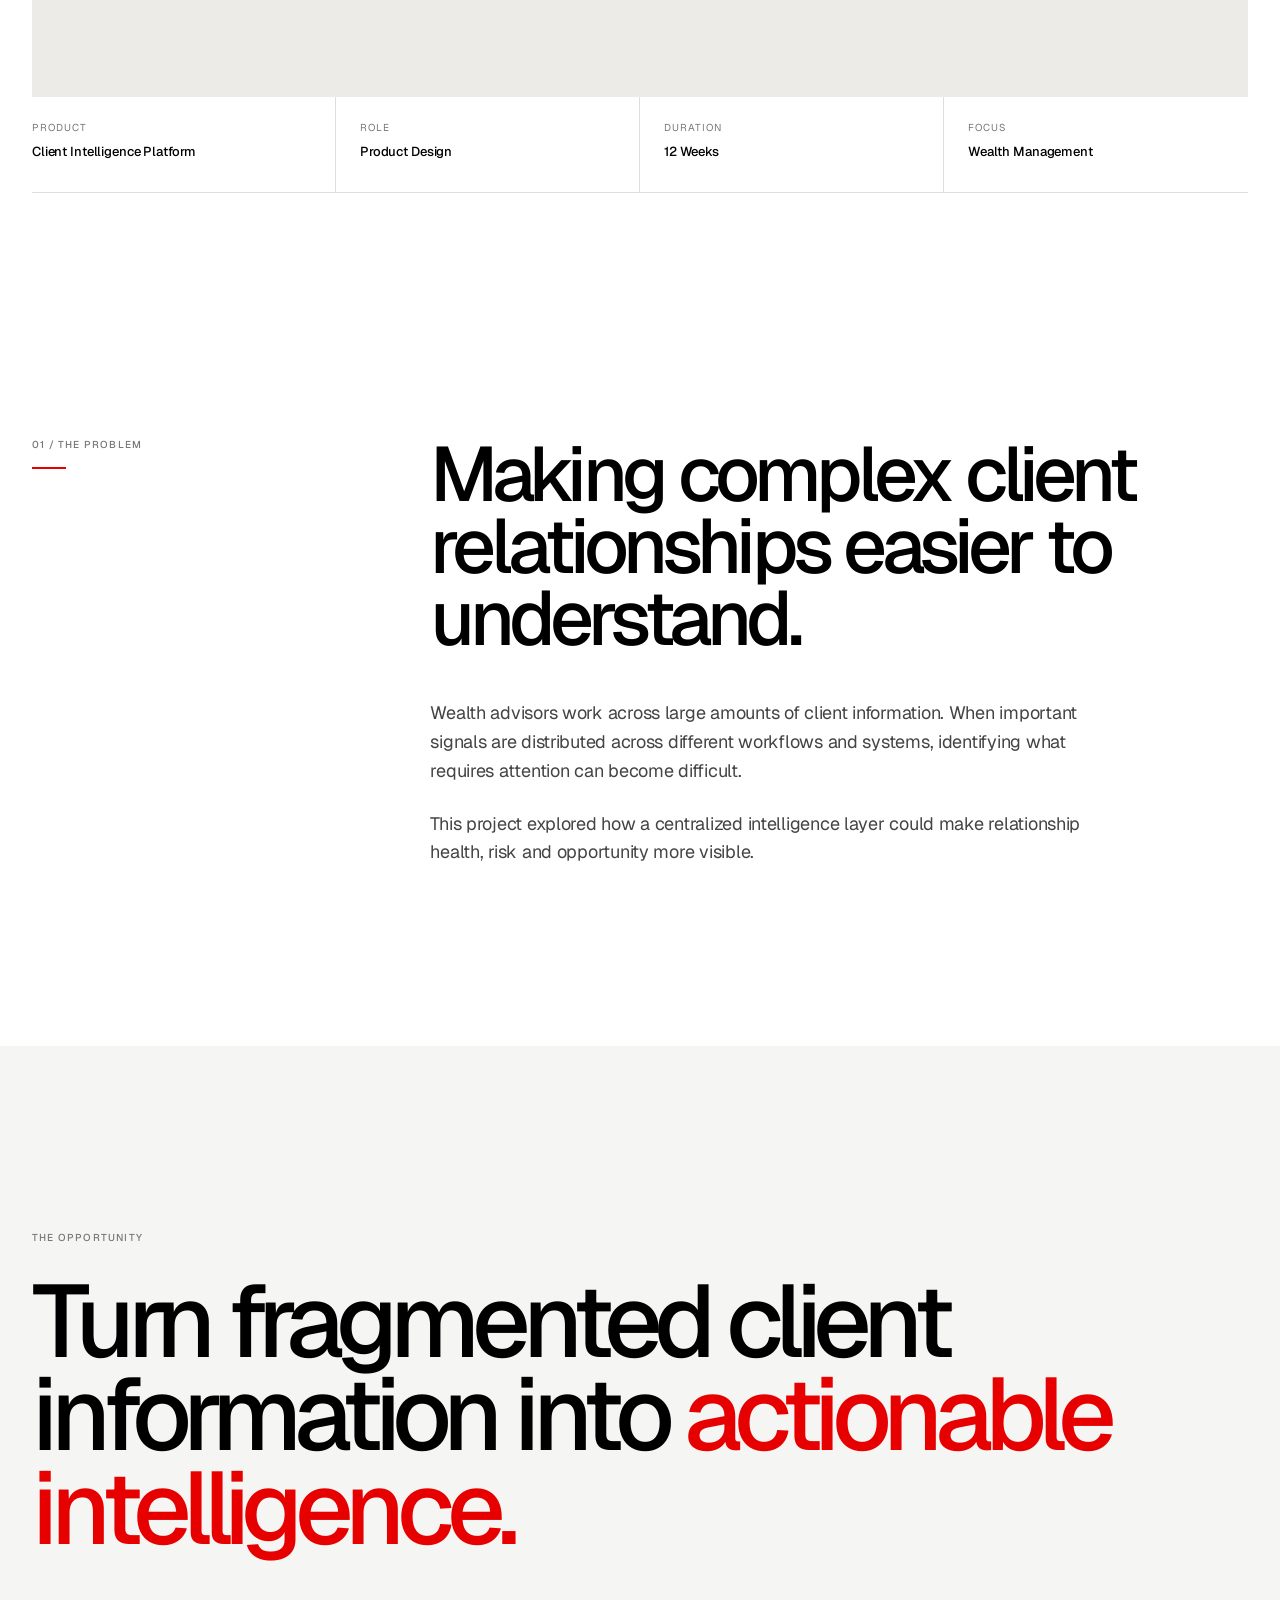
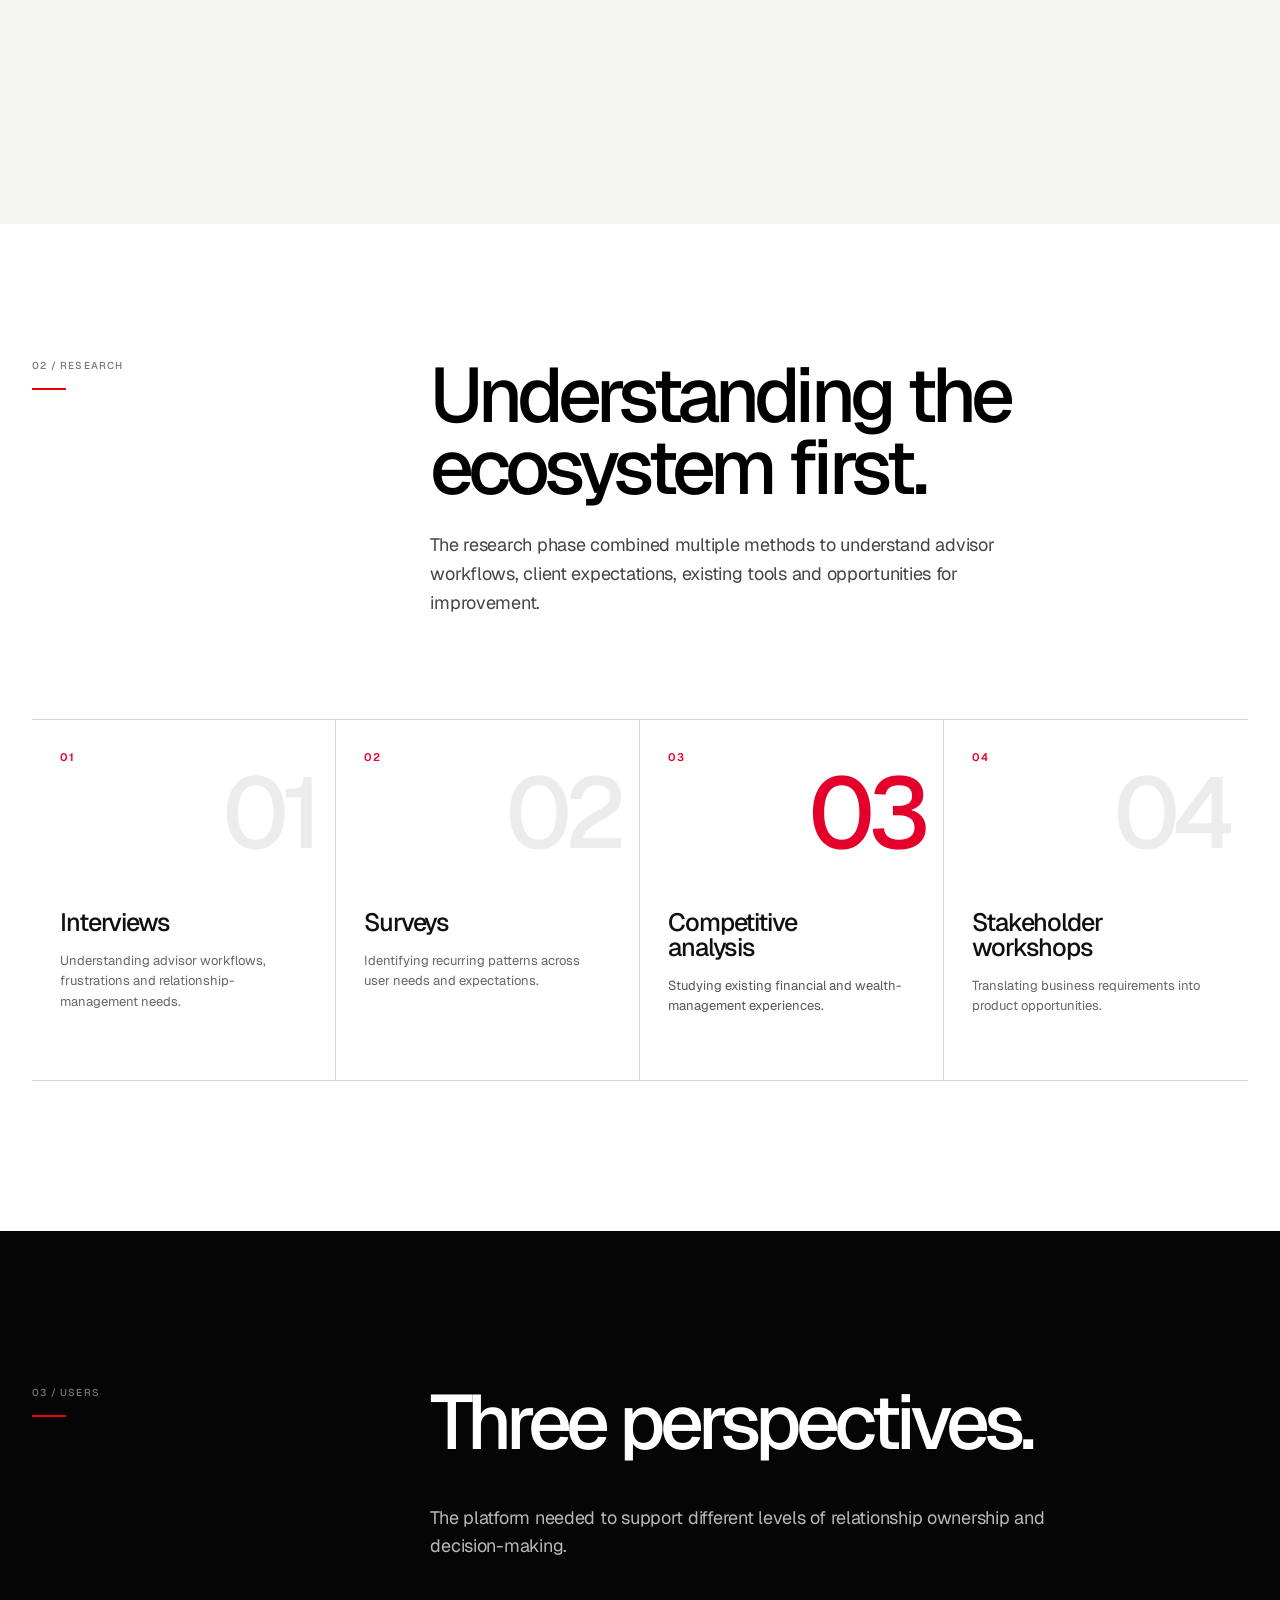
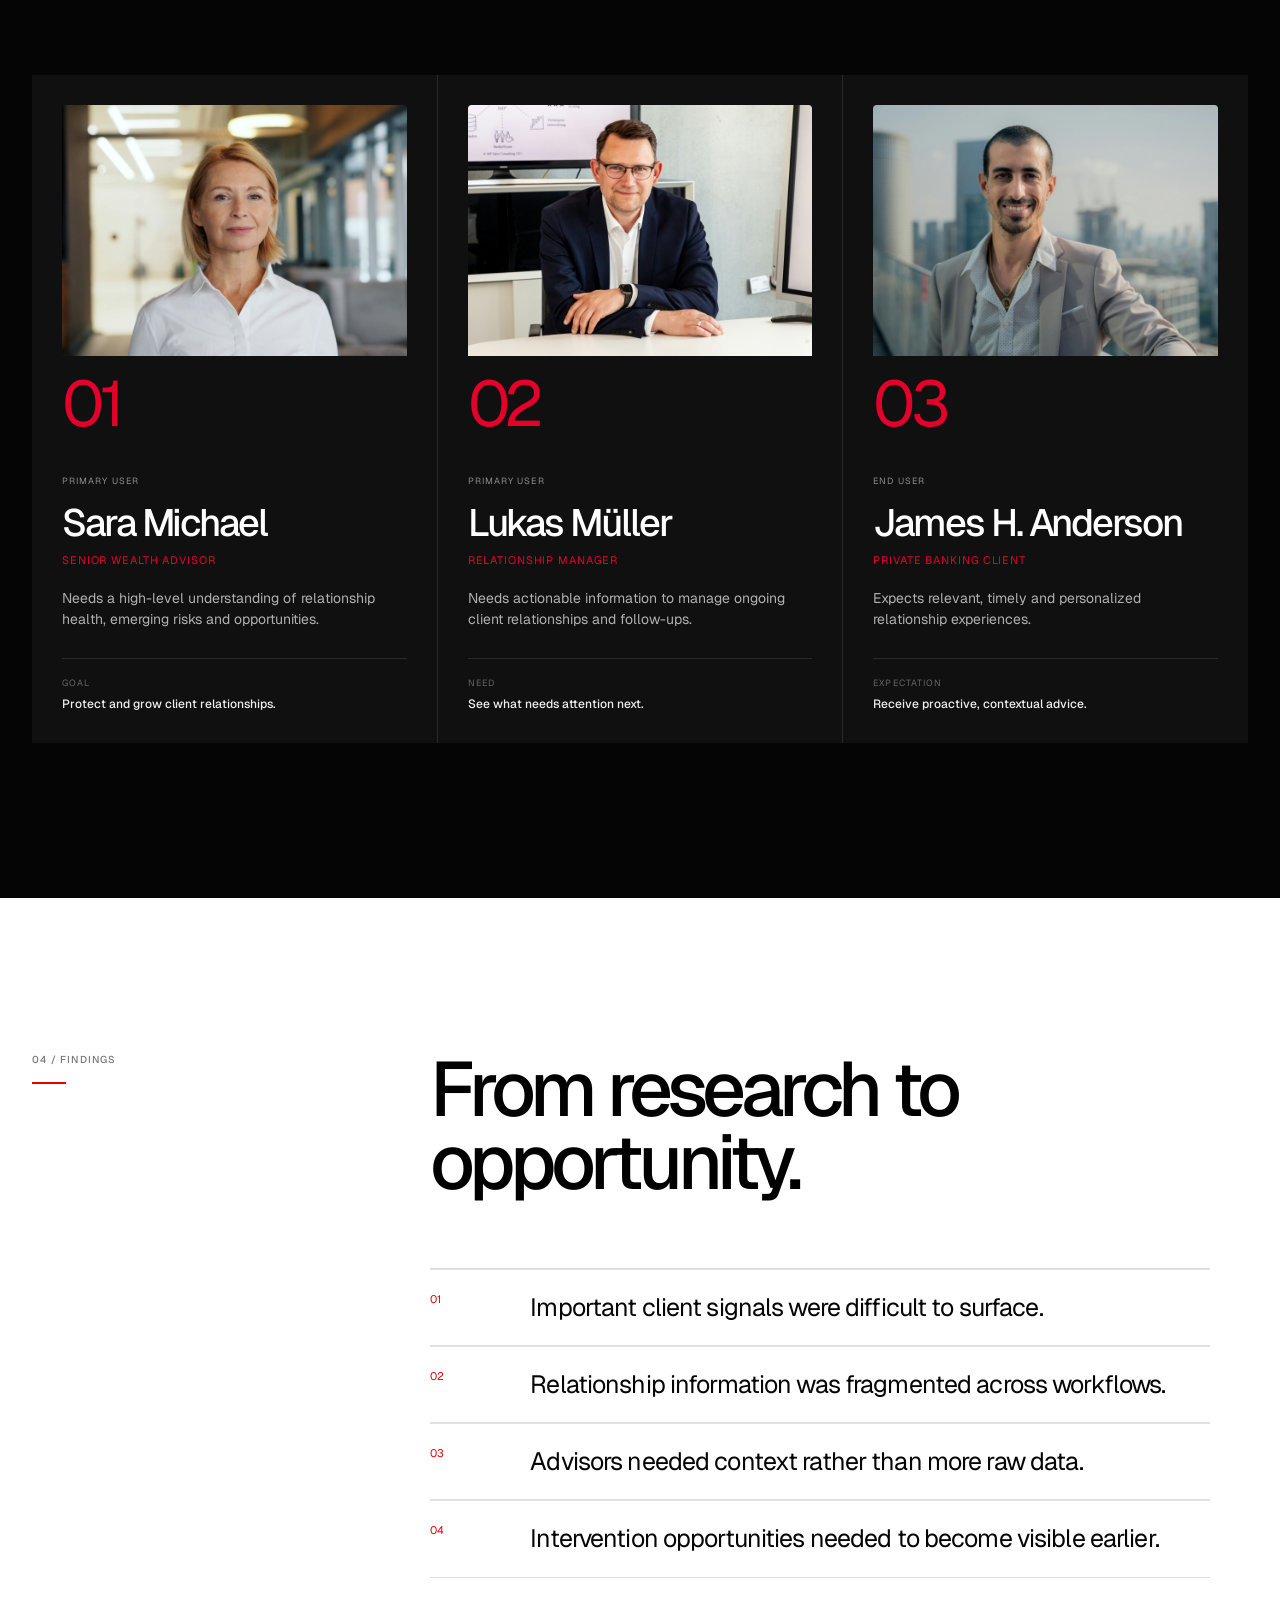
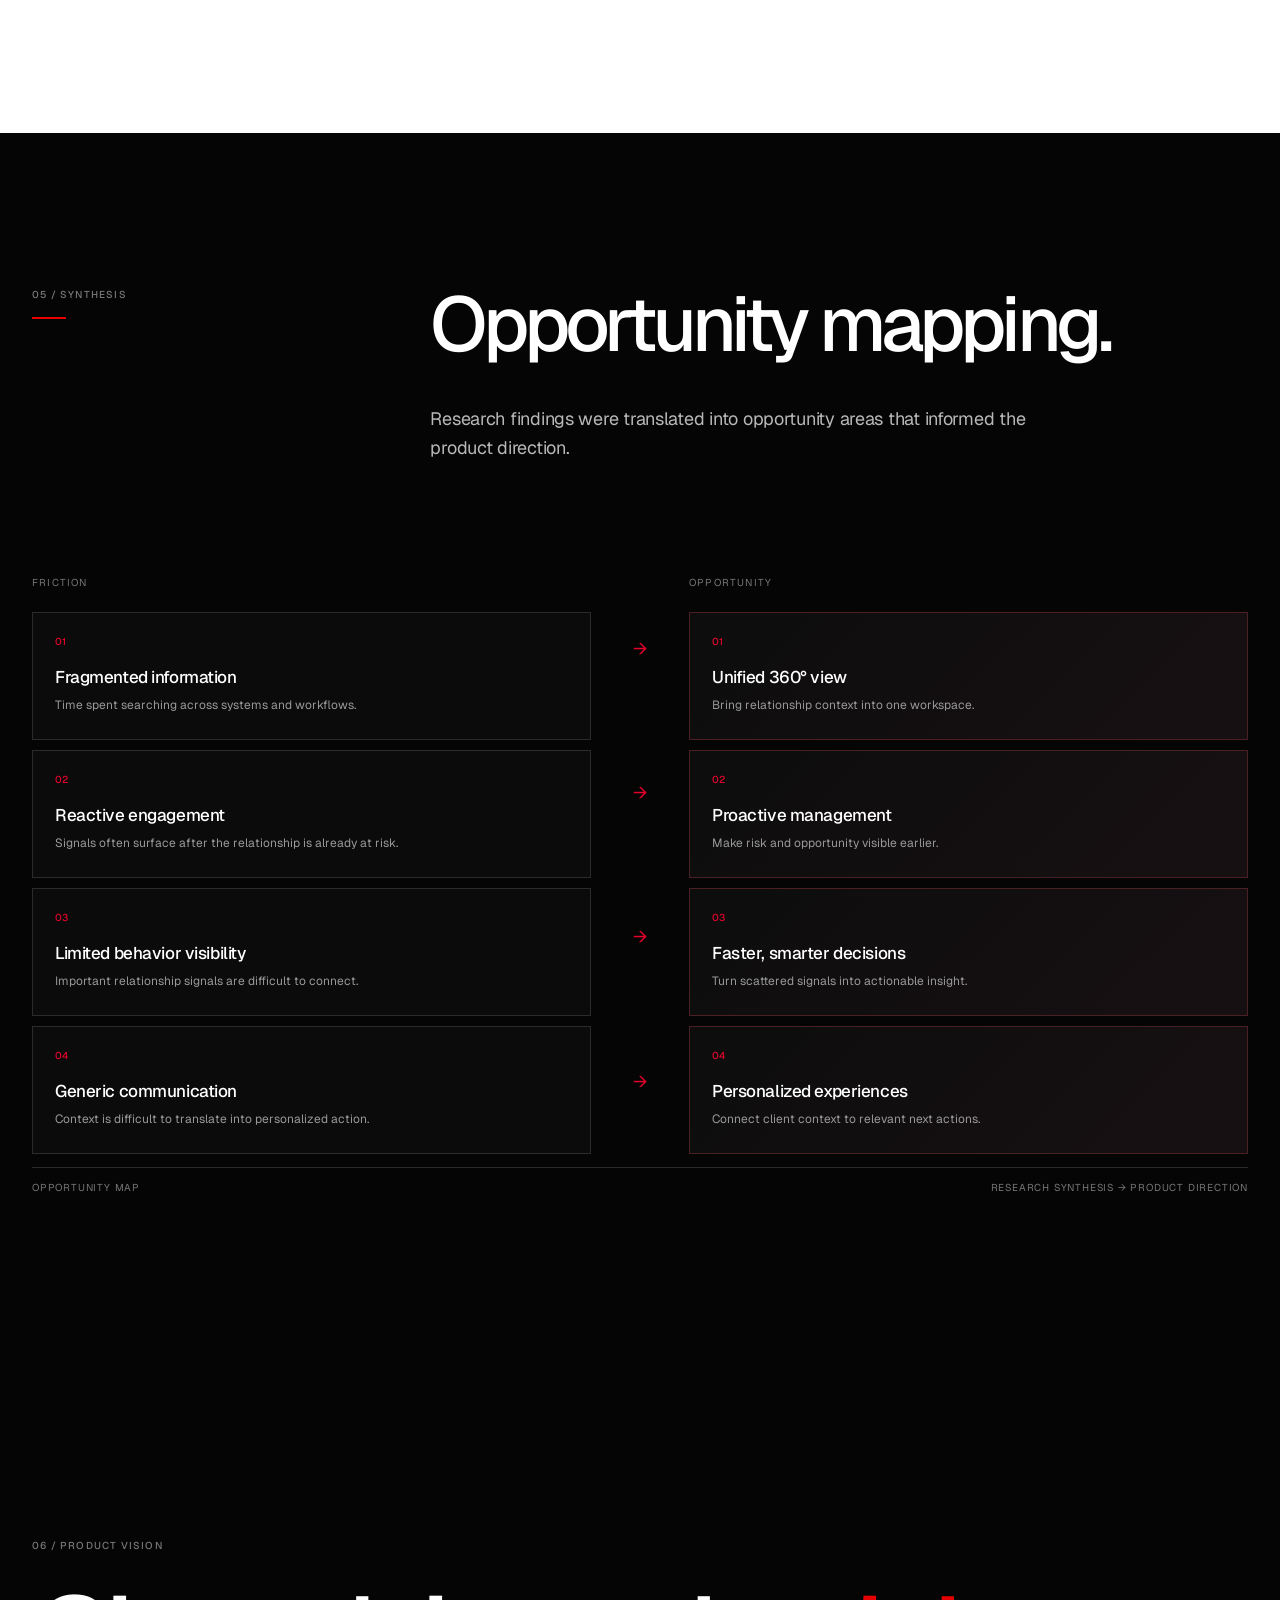
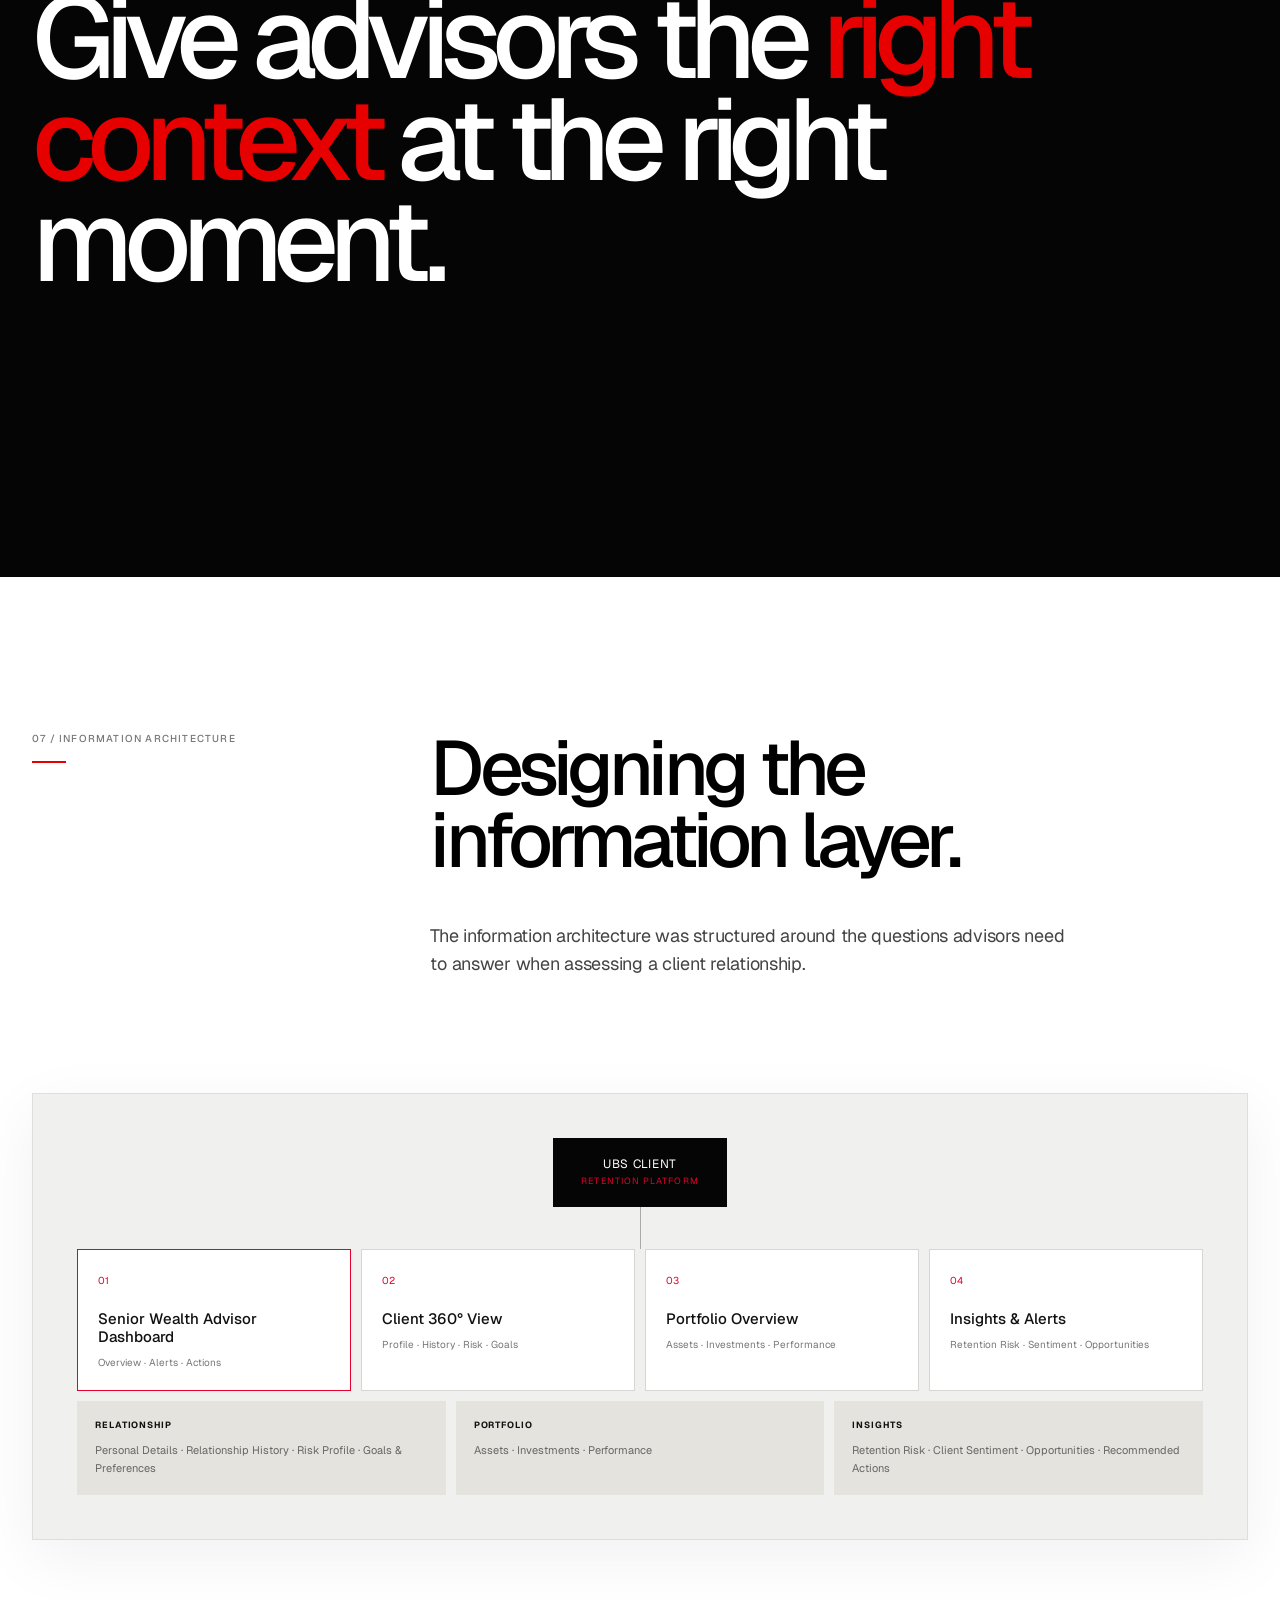
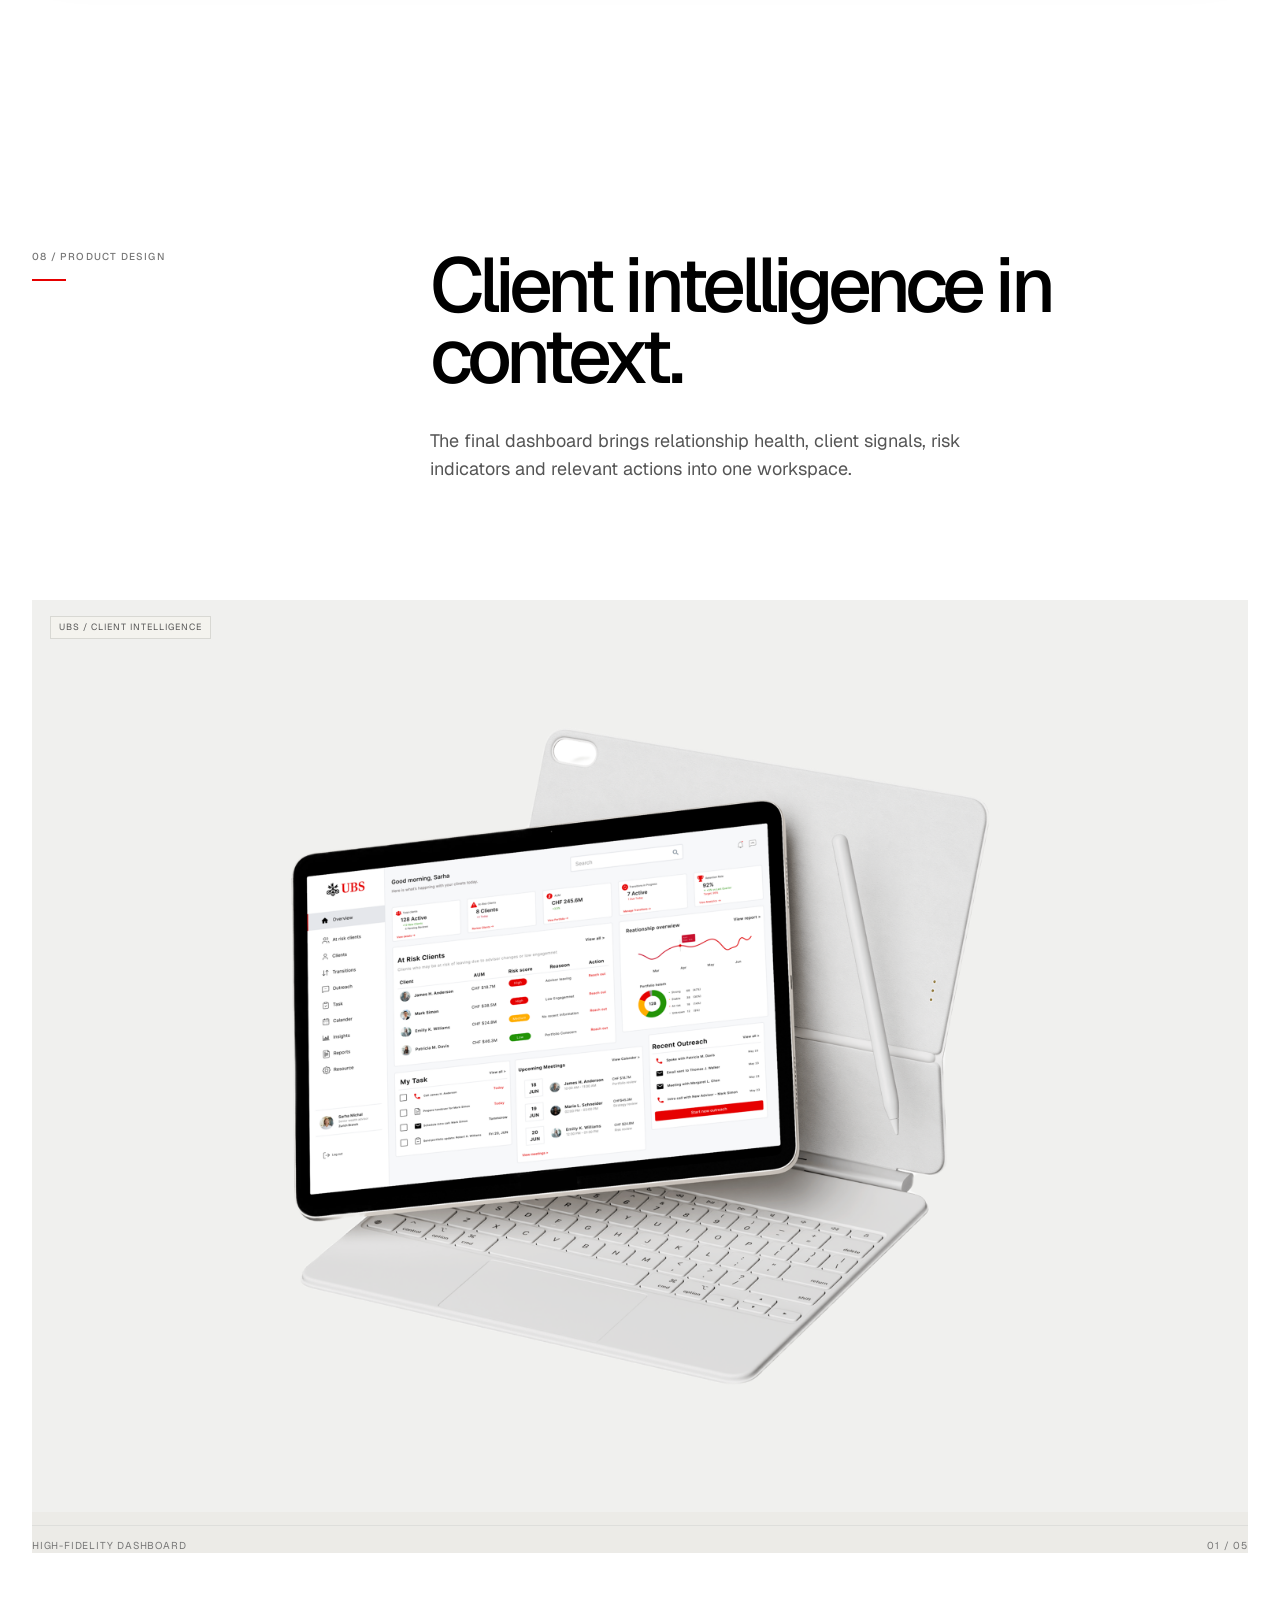
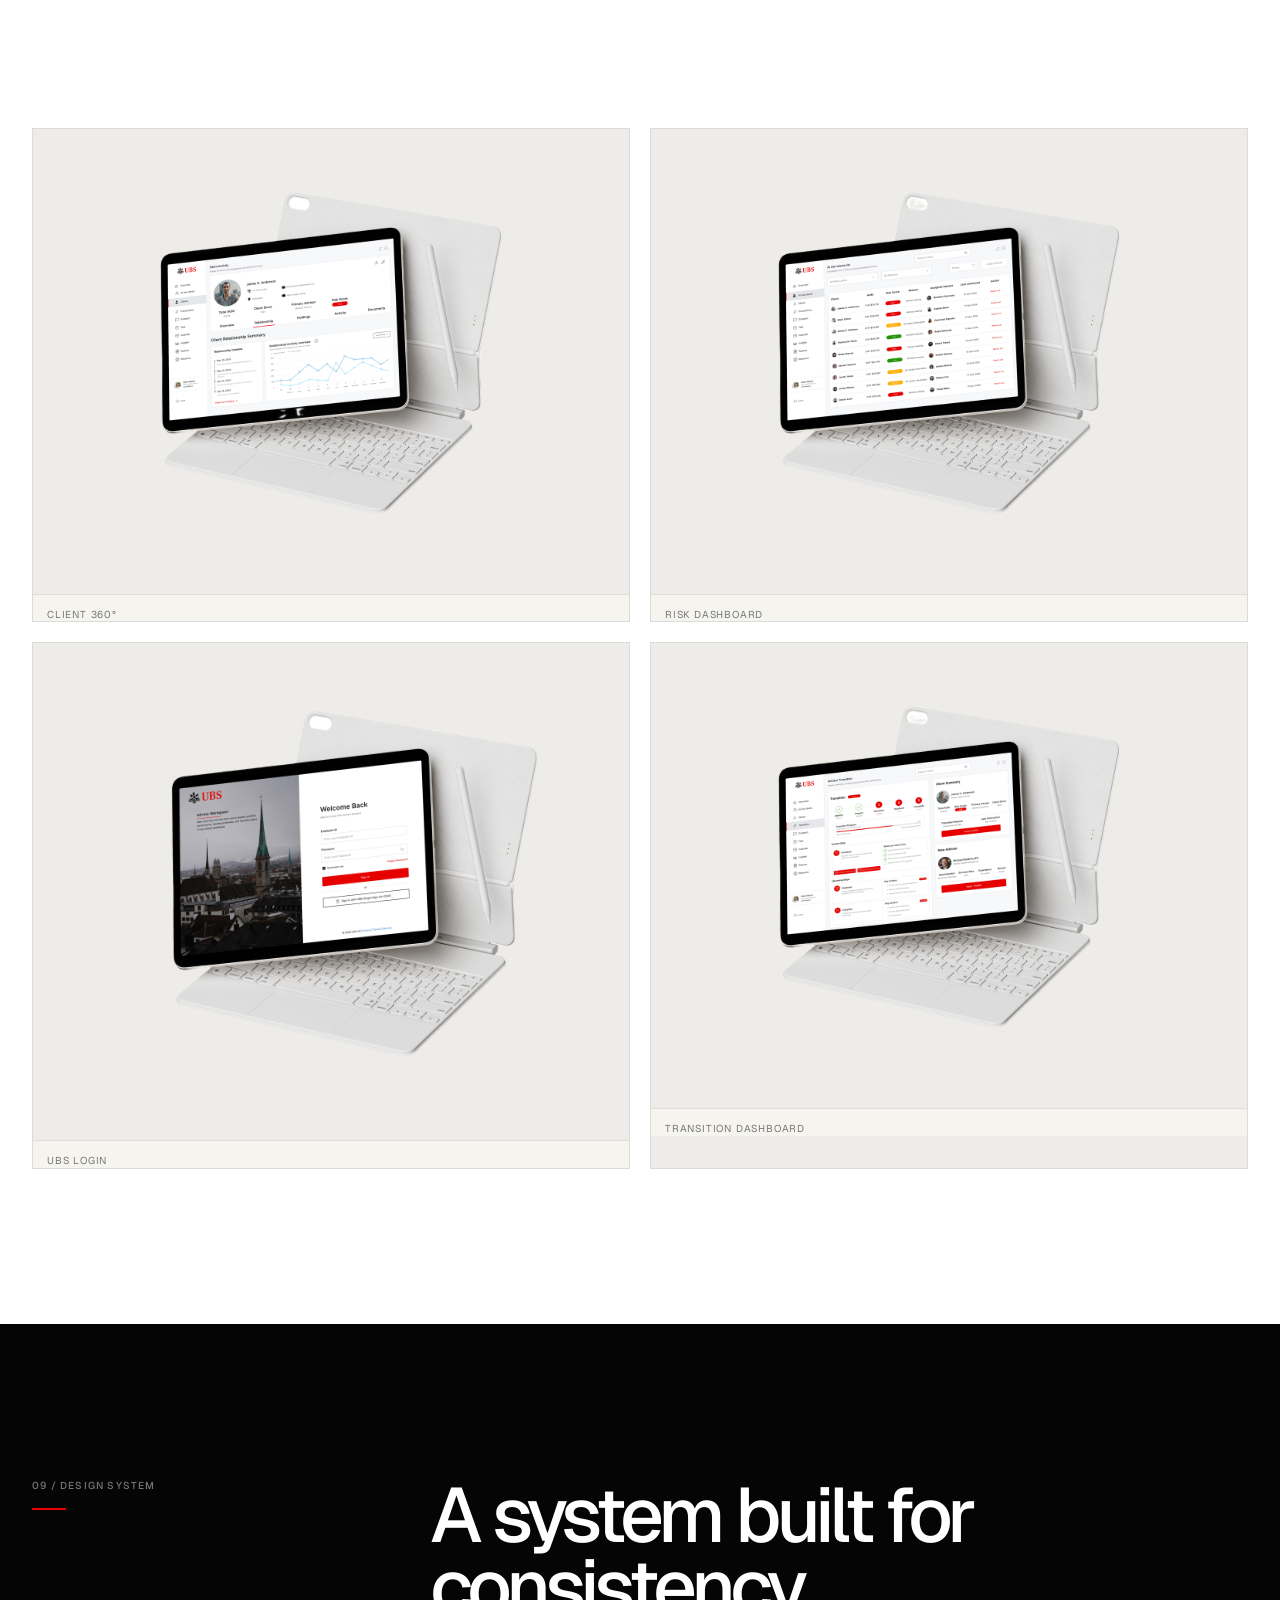
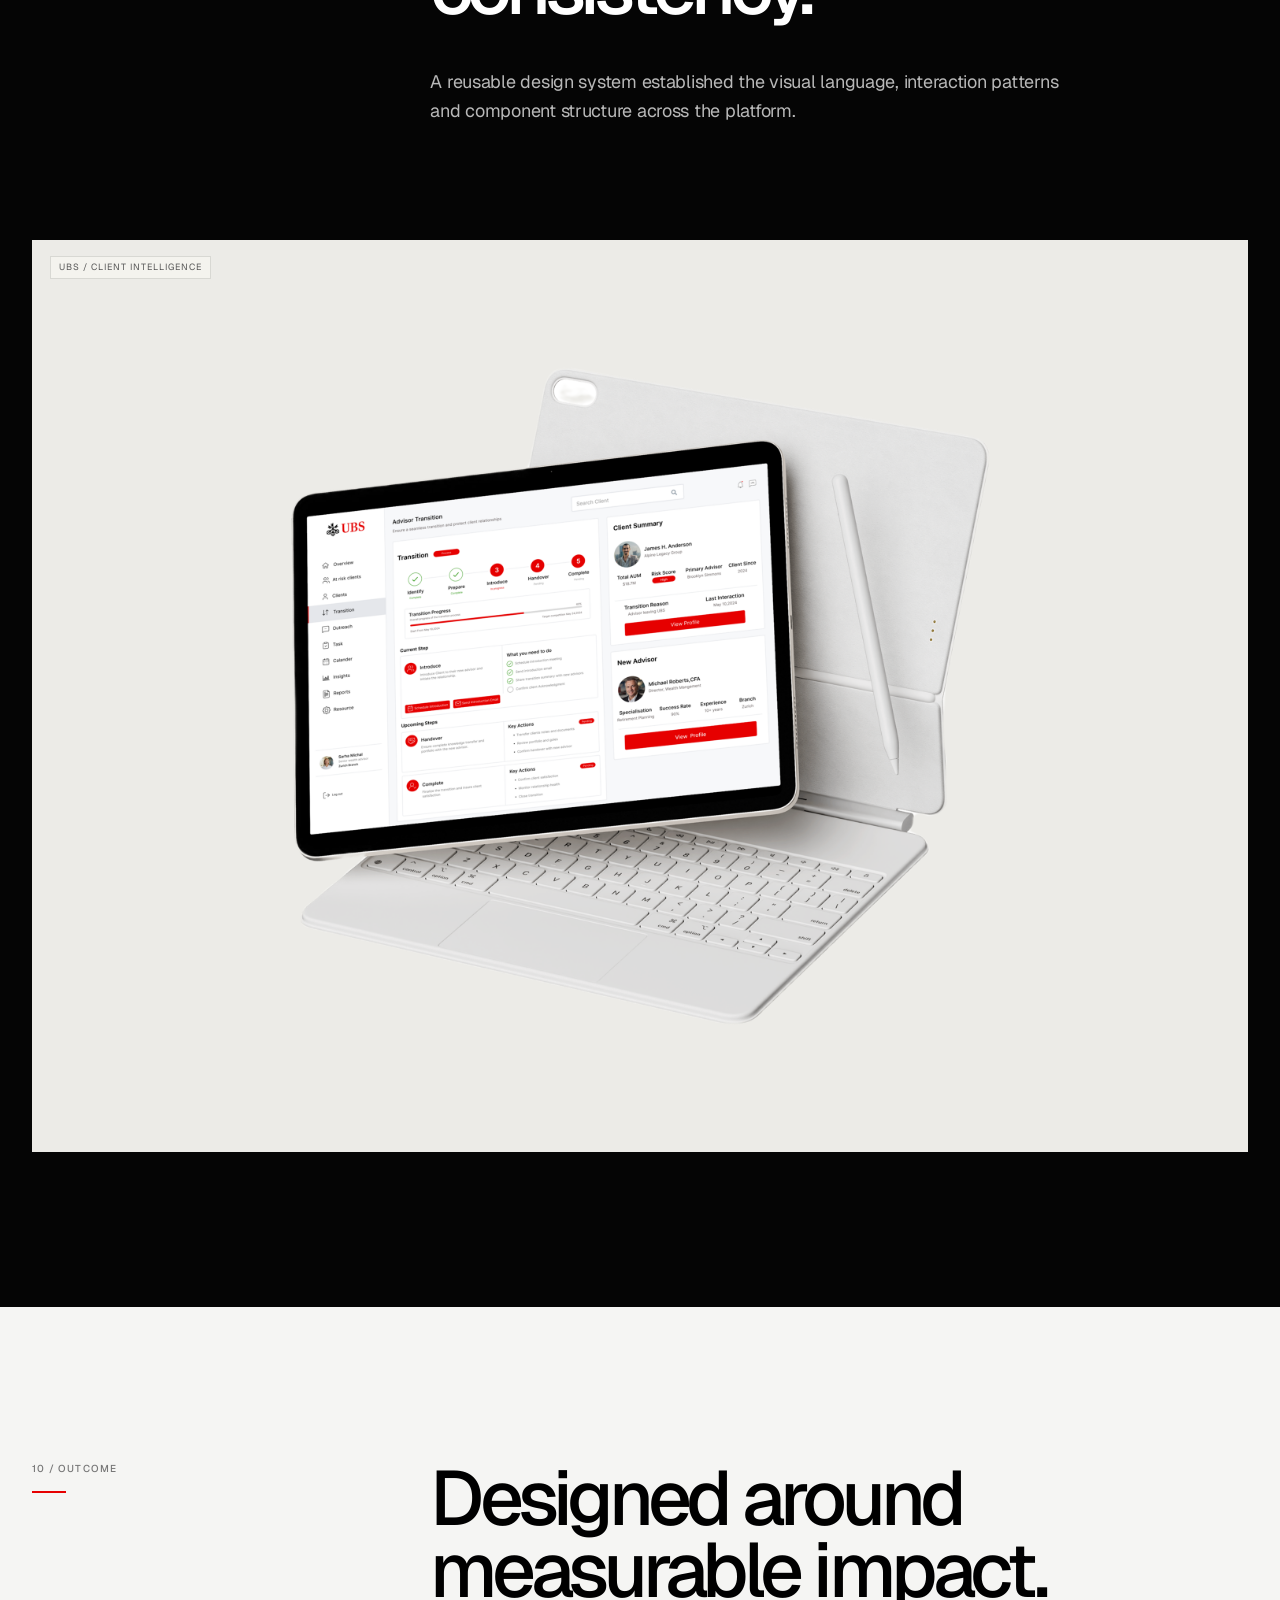
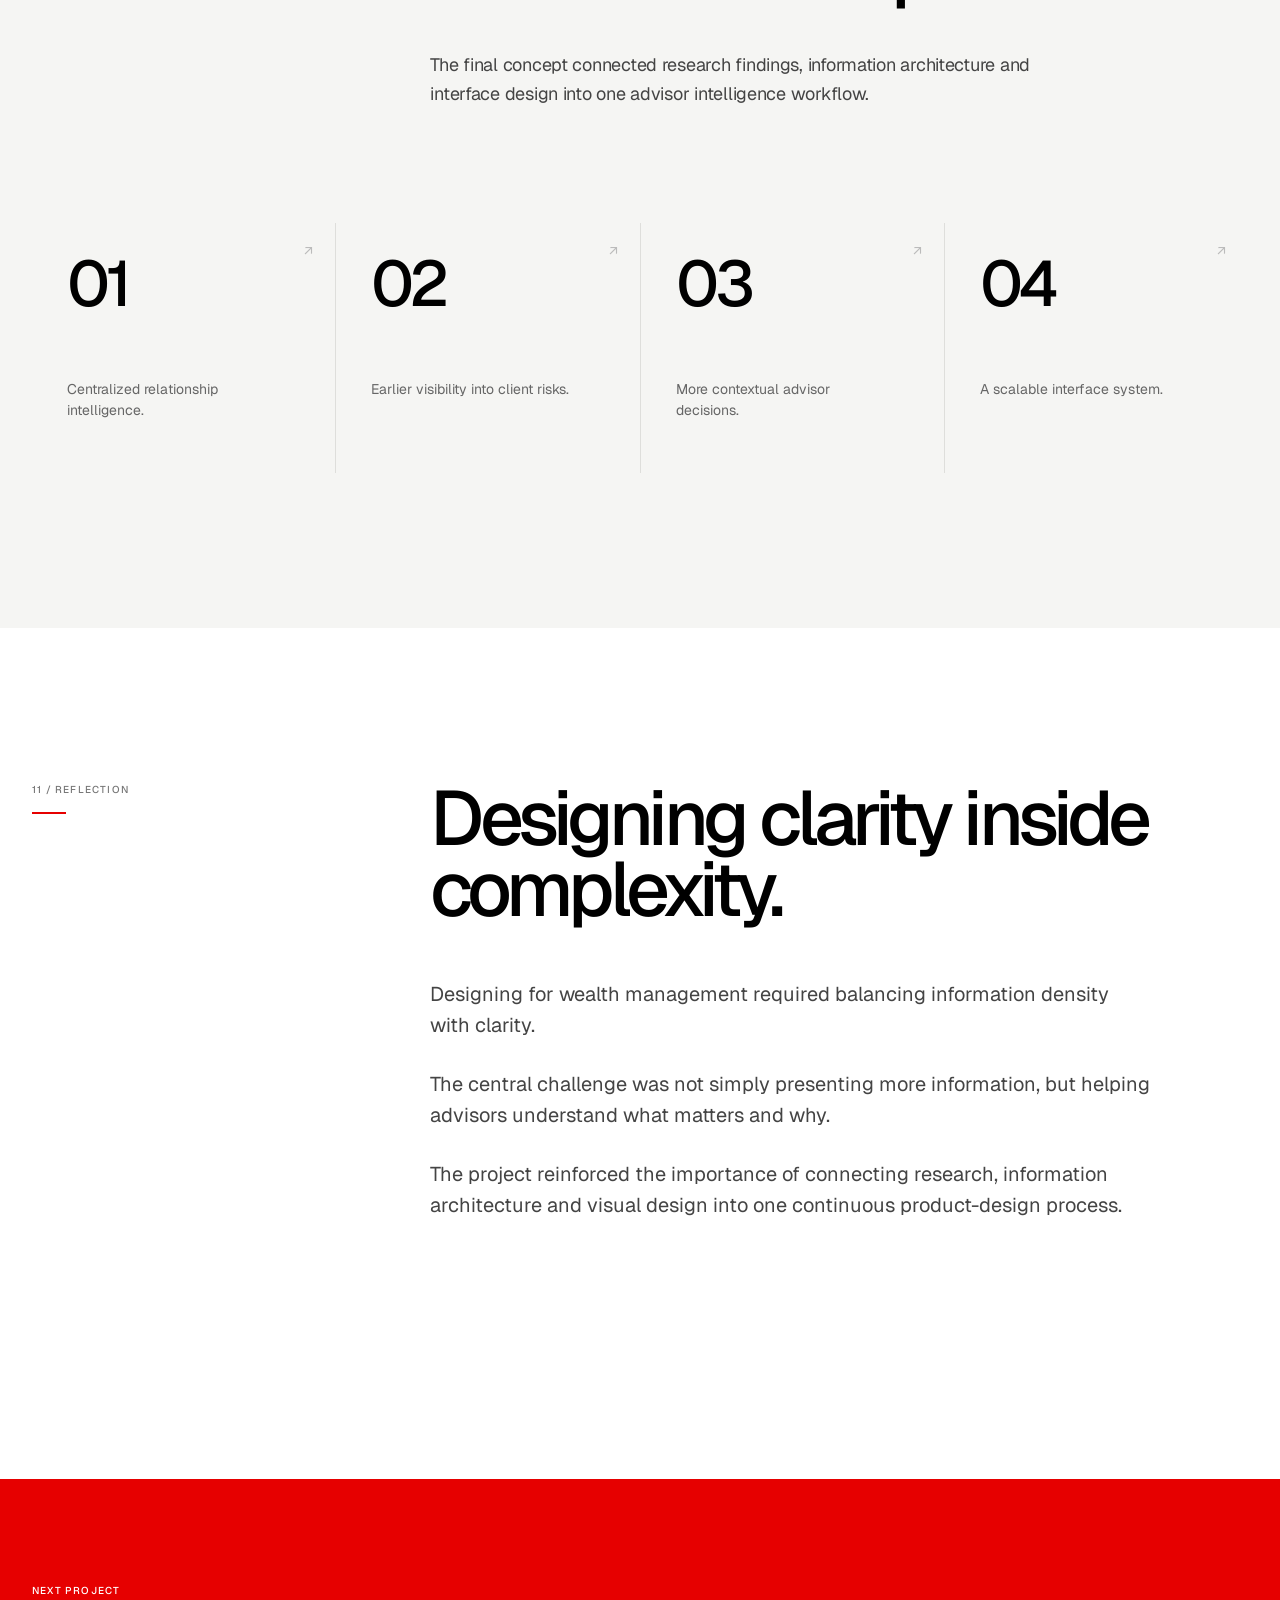
==== commit ee4ea9c4: "Update portfolio styles and UBS case study" ====
--- a/ubs.html
+++ b/ubs.html
@@ -12,9 +12,7 @@
   </head>
 
   <body>
-    <div class="tm-cursor" aria-hidden="true">TM</div>
-    
-<!-- =====================================================
+    <!-- =====================================================
        NAV
   ====================================================== -->
 
@@ -219,38 +217,68 @@
 
           <div class="ubs-personas">
             <article class="ubs-persona">
-              <div class="persona-image"><img src="ubs%20img/Sara%20Michael.png" alt="Sara Michael"></div>
+              <div class="persona-image">
+                <img src="ubs%20img/Sara%20Michael.png" alt="Sara Michael" />
+              </div>
               <div class="persona-number">01</div>
               <div class="persona-copy">
                 <small>PRIMARY USER</small>
                 <h3>Sara Michael</h3>
                 <div class="persona-role">Senior Wealth Advisor</div>
-                <p>Needs a high-level understanding of relationship health, emerging risks and opportunities.</p>
-                <div class="persona-detail"><span>GOAL</span><strong>Protect and grow client relationships.</strong></div>
+                <p>
+                  Needs a high-level understanding of relationship health,
+                  emerging risks and opportunities.
+                </p>
+                <div class="persona-detail">
+                  <span>GOAL</span
+                  ><strong>Protect and grow client relationships.</strong>
+                </div>
               </div>
             </article>
 
             <article class="ubs-persona">
-              <div class="persona-image"><img src="ubs%20img/Lukas%20M%C3%BCller.png" alt="Lukas Müller"></div>
+              <div class="persona-image">
+                <img
+                  src="ubs%20img/Lukas%20M%C3%BCller.png"
+                  alt="Lukas Müller"
+                />
+              </div>
               <div class="persona-number">02</div>
               <div class="persona-copy">
                 <small>PRIMARY USER</small>
                 <h3>Lukas Müller</h3>
                 <div class="persona-role">Relationship Manager</div>
-                <p>Needs actionable information to manage ongoing client relationships and follow-ups.</p>
-                <div class="persona-detail"><span>NEED</span><strong>See what needs attention next.</strong></div>
+                <p>
+                  Needs actionable information to manage ongoing client
+                  relationships and follow-ups.
+                </p>
+                <div class="persona-detail">
+                  <span>NEED</span
+                  ><strong>See what needs attention next.</strong>
+                </div>
               </div>
             </article>
 
             <article class="ubs-persona">
-              <div class="persona-image"><img src="ubs%20img/James%20H.%20Anderson.png" alt="James H. Anderson"></div>
+              <div class="persona-image">
+                <img
+                  src="ubs%20img/James%20H.%20Anderson.png"
+                  alt="James H. Anderson"
+                />
+              </div>
               <div class="persona-number">03</div>
               <div class="persona-copy">
                 <small>END USER</small>
                 <h3>James H. Anderson</h3>
                 <div class="persona-role">Private Banking Client</div>
-                <p>Expects relevant, timely and personalized relationship experiences.</p>
-                <div class="persona-detail"><span>EXPECTATION</span><strong>Receive proactive, contextual advice.</strong></div>
+                <p>
+                  Expects relevant, timely and personalized relationship
+                  experiences.
+                </p>
+                <div class="persona-detail">
+                  <span>EXPECTATION</span
+                  ><strong>Receive proactive, contextual advice.</strong>
+                </div>
               </div>
             </article>
           </div>
@@ -321,21 +349,55 @@
           <div class="opportunity-map" aria-label="Opportunity map">
             <div class="opp-column">
               <span class="opp-head">FRICTION</span>
-              <div class="opp-card"><b>01</b><strong>Fragmented information</strong><p>Time spent searching across systems and workflows.</p></div>
-              <div class="opp-card"><b>02</b><strong>Reactive engagement</strong><p>Signals often surface after the relationship is already at risk.</p></div>
-              <div class="opp-card"><b>03</b><strong>Limited behavior visibility</strong><p>Important relationship signals are difficult to connect.</p></div>
-              <div class="opp-card"><b>04</b><strong>Generic communication</strong><p>Context is difficult to translate into personalized action.</p></div>
-            </div>
-            <div class="opp-connector" aria-hidden="true"><span>→</span><span>→</span><span>→</span><span>→</span></div>
+              <div class="opp-card">
+                <b>01</b><strong>Fragmented information</strong>
+                <p>Time spent searching across systems and workflows.</p>
+              </div>
+              <div class="opp-card">
+                <b>02</b><strong>Reactive engagement</strong>
+                <p>
+                  Signals often surface after the relationship is already at
+                  risk.
+                </p>
+              </div>
+              <div class="opp-card">
+                <b>03</b><strong>Limited behavior visibility</strong>
+                <p>Important relationship signals are difficult to connect.</p>
+              </div>
+              <div class="opp-card">
+                <b>04</b><strong>Generic communication</strong>
+                <p>
+                  Context is difficult to translate into personalized action.
+                </p>
+              </div>
+            </div>
+            <div class="opp-connector" aria-hidden="true">
+              <span>→</span><span>→</span><span>→</span><span>→</span>
+            </div>
             <div class="opp-column opp-column-accent">
               <span class="opp-head">OPPORTUNITY</span>
-              <div class="opp-card"><b>01</b><strong>Unified 360° view</strong><p>Bring relationship context into one workspace.</p></div>
-              <div class="opp-card"><b>02</b><strong>Proactive management</strong><p>Make risk and opportunity visible earlier.</p></div>
-              <div class="opp-card"><b>03</b><strong>Faster, smarter decisions</strong><p>Turn scattered signals into actionable insight.</p></div>
-              <div class="opp-card"><b>04</b><strong>Personalized experiences</strong><p>Connect client context to relevant next actions.</p></div>
-            </div>
-          </div>
-          <div class="opp-caption"><span>Opportunity Map</span><span>Research synthesis → product direction</span></div>
+              <div class="opp-card">
+                <b>01</b><strong>Unified 360° view</strong>
+                <p>Bring relationship context into one workspace.</p>
+              </div>
+              <div class="opp-card">
+                <b>02</b><strong>Proactive management</strong>
+                <p>Make risk and opportunity visible earlier.</p>
+              </div>
+              <div class="opp-card">
+                <b>03</b><strong>Faster, smarter decisions</strong>
+                <p>Turn scattered signals into actionable insight.</p>
+              </div>
+              <div class="opp-card">
+                <b>04</b><strong>Personalized experiences</strong>
+                <p>Connect client context to relevant next actions.</p>
+              </div>
+            </div>
+          </div>
+          <div class="opp-caption">
+            <span>Opportunity Map</span
+            ><span>Research synthesis → product direction</span>
+          </div>
         </div>
       </section>
 
@@ -375,18 +437,47 @@
           </div>
 
           <div class="ia-map" aria-label="Information architecture">
-            <div class="ia-root">UBS CLIENT<br><span>RETENTION PLATFORM</span></div>
+            <div class="ia-root">
+              UBS CLIENT<br /><span>RETENTION PLATFORM</span>
+            </div>
             <div class="ia-line"></div>
             <div class="ia-grid">
-              <div class="ia-node ia-primary"><span>01</span><strong>Senior Wealth Advisor<br>Dashboard</strong><em>Overview · Alerts · Actions</em></div>
-              <div class="ia-node"><span>02</span><strong>Client 360° View</strong><em>Profile · History · Risk · Goals</em></div>
-              <div class="ia-node"><span>03</span><strong>Portfolio Overview</strong><em>Assets · Investments · Performance</em></div>
-              <div class="ia-node"><span>04</span><strong>Insights & Alerts</strong><em>Retention Risk · Sentiment · Opportunities</em></div>
+              <div class="ia-node ia-primary">
+                <span>01</span
+                ><strong>Senior Wealth Advisor<br />Dashboard</strong
+                ><em>Overview · Alerts · Actions</em>
+              </div>
+              <div class="ia-node">
+                <span>02</span><strong>Client 360° View</strong
+                ><em>Profile · History · Risk · Goals</em>
+              </div>
+              <div class="ia-node">
+                <span>03</span><strong>Portfolio Overview</strong
+                ><em>Assets · Investments · Performance</em>
+              </div>
+              <div class="ia-node">
+                <span>04</span><strong>Insights & Alerts</strong
+                ><em>Retention Risk · Sentiment · Opportunities</em>
+              </div>
             </div>
             <div class="ia-detail-grid">
-              <div><b>RELATIONSHIP</b><span>Personal Details · Relationship History · Risk Profile · Goals & Preferences</span></div>
-              <div><b>PORTFOLIO</b><span>Assets · Investments · Performance</span></div>
-              <div><b>INSIGHTS</b><span>Retention Risk · Client Sentiment · Opportunities · Recommended Actions</span></div>
+              <div>
+                <b>RELATIONSHIP</b
+                ><span
+                  >Personal Details · Relationship History · Risk Profile ·
+                  Goals & Preferences</span
+                >
+              </div>
+              <div>
+                <b>PORTFOLIO</b><span>Assets · Investments · Performance</span>
+              </div>
+              <div>
+                <b>INSIGHTS</b
+                ><span
+                  >Retention Risk · Client Sentiment · Opportunities ·
+                  Recommended Actions</span
+                >
+              </div>
             </div>
           </div>
         </div>
@@ -458,7 +549,7 @@
                 alt="UBS advisor dashboard"
               />
 
-              <figcaption>UBS Login</figcaption>
+              <figcaption>UBS LOGIN</figcaption>
             </figure>
 
             <figure>
@@ -494,7 +585,10 @@
           </div>
 
           <figure class="ubs-large-image">
-            <img src="ubs%20img/ipad-air-mockup-13-inch-with-magic-keyboard%20(6)%202.png" alt="UBS design system" />
+            <img
+              src="ubs%20img/ipad-air-mockup-13-inch-with-magic-keyboard%20(6)%202.png"
+              alt="UBS design system"
+            />
           </figure>
         </div>
       </section>
@@ -585,9 +679,9 @@
           <div class="ubs-next-top">NEXT PROJECT</div>
 
           <div class="ubs-next-content">
-            <h2>FROZA — Performance Training Studio Berlin</h2>
-
-            <a href="https://froza-247151.webflow.io/" target="_blank" rel="noopener noreferrer"> View project → </a>
+            <h2>Adaptive</h2>
+
+            <a href="/adaptive-finance"> View project → </a>
           </div>
         </div>
       </section>
@@ -645,30 +739,30 @@
         }
       });
     </script>
-  <script>
+    <script>
       (() => {
         const cursor = document.querySelector(".tm-cursor");
         if (!cursor) return;
-        let x = innerWidth / 2, y = innerHeight / 2, tx = x, ty = y;
-        document.addEventListener("mousemove", e => { tx = e.clientX; ty = e.clientY; cursor.style.opacity = "1"; }, { passive: true });
-        const animate = () => { x += (tx - x) * 0.14; y += (ty - y) * 0.14; cursor.style.transform = `translate3d(${x}px,${y}px,0) translate(-50%,-50%)`; requestAnimationFrame(animate); };
+        let x = innerWidth / 2,
+          y = innerHeight / 2,
+          tx = x,
+          ty = y;
+        document.addEventListener(
+          "mousemove",
+          (e) => {
+            tx = e.clientX;
+            ty = e.clientY;
+            cursor.style.opacity = "1";
+          },
+          { passive: true },
+        );
+        const animate = () => {
+          x += (tx - x) * 0.14;
+          y += (ty - y) * 0.14;
+          cursor.style.transform = `translate3d(${x}px,${y}px,0) translate(-50%,-50%)`;
+          requestAnimationFrame(animate);
+        };
         animate();
-      })();
-    </script>
-    <script>
-      (() => {
-        const cursor = document.querySelector(".tm-cursor");
-        if (!cursor || window.matchMedia("(max-width: 700px)").matches) return;
-        let x = window.innerWidth / 2, y = window.innerHeight / 2;
-        let tx = x, ty = y;
-        document.addEventListener("mousemove", (e) => { tx = e.clientX; ty = e.clientY; }, { passive: true });
-        const tick = () => {
-          x += (tx - x) * 0.18;
-          y += (ty - y) * 0.18;
-          cursor.style.transform = `translate3d(${x}px,${y}px,0) translate(-50%,-50%)`;
-          requestAnimationFrame(tick);
-        };
-        tick();
       })();
     </script>
   </body>
--- a/ubs.css
+++ b/ubs.css
@@ -2227,3 +2227,76 @@
 .ubs-research-grid article:nth-child(3)::before {
   color: rgba(16,16,16,.045) !important;
 }
+
+
+/* =========================================================
+   TM CURSOR — FINAL DESKTOP OVERRIDE
+========================================================= */
+@media (min-width: 701px) {
+  .tm-cursor {
+    display: block !important;
+    position: fixed !important;
+    z-index: 2147483647 !important;
+    pointer-events: none !important;
+    opacity: 1 !important;
+    visibility: visible !important;
+    color: #e4002b !important;
+    background: #f5f4ef !important;
+    border: 1px solid #e4002b !important;
+    padding: 4px 6px !important;
+    font: 600 10px/1 "Geist", Arial, sans-serif !important;
+    letter-spacing: .08em !important;
+    white-space: nowrap !important;
+  }
+}
+
+
+/* =========================================================
+   RESEARCH — FINAL VISUAL FIX
+   Restores clear hierarchy and makes 03 fully readable.
+========================================================= */
+.ubs-research-grid article::before {
+  color: rgba(16,16,16,.08) !important;
+}
+
+.ubs-research-grid article:nth-child(1)::before,
+.ubs-research-grid article:nth-child(2)::before,
+.ubs-research-grid article:nth-child(3)::before,
+.ubs-research-grid article:nth-child(4)::before {
+  color: rgba(16,16,16,.08) !important;
+}
+
+.ubs-research-grid article:nth-child(3)::before {
+  color: #e4002b !important;
+  opacity: 1 !important;
+}
+
+.ubs-research-grid article:nth-child(3) h3 {
+  color: #101010 !important;
+}
+
+.ubs-research-grid article:nth-child(3) p {
+  color: #555 !important;
+}
+
+.ubs-research-grid article:nth-child(3) span {
+  color: #e4002b !important;
+}
+
+.ubs-research-grid article:nth-child(3):hover h3 {
+  color: #e4002b !important;
+}
+
+.ubs-research-grid article:nth-child(3):hover p {
+  color: #555 !important;
+}
+
+.ubs-research-grid article:nth-child(3):hover span {
+  color: #e4002b !important;
+}
+
+@media (max-width: 600px) {
+  .ubs-research-grid article:nth-child(3)::before {
+    color: #e4002b !important;
+  }
+}
